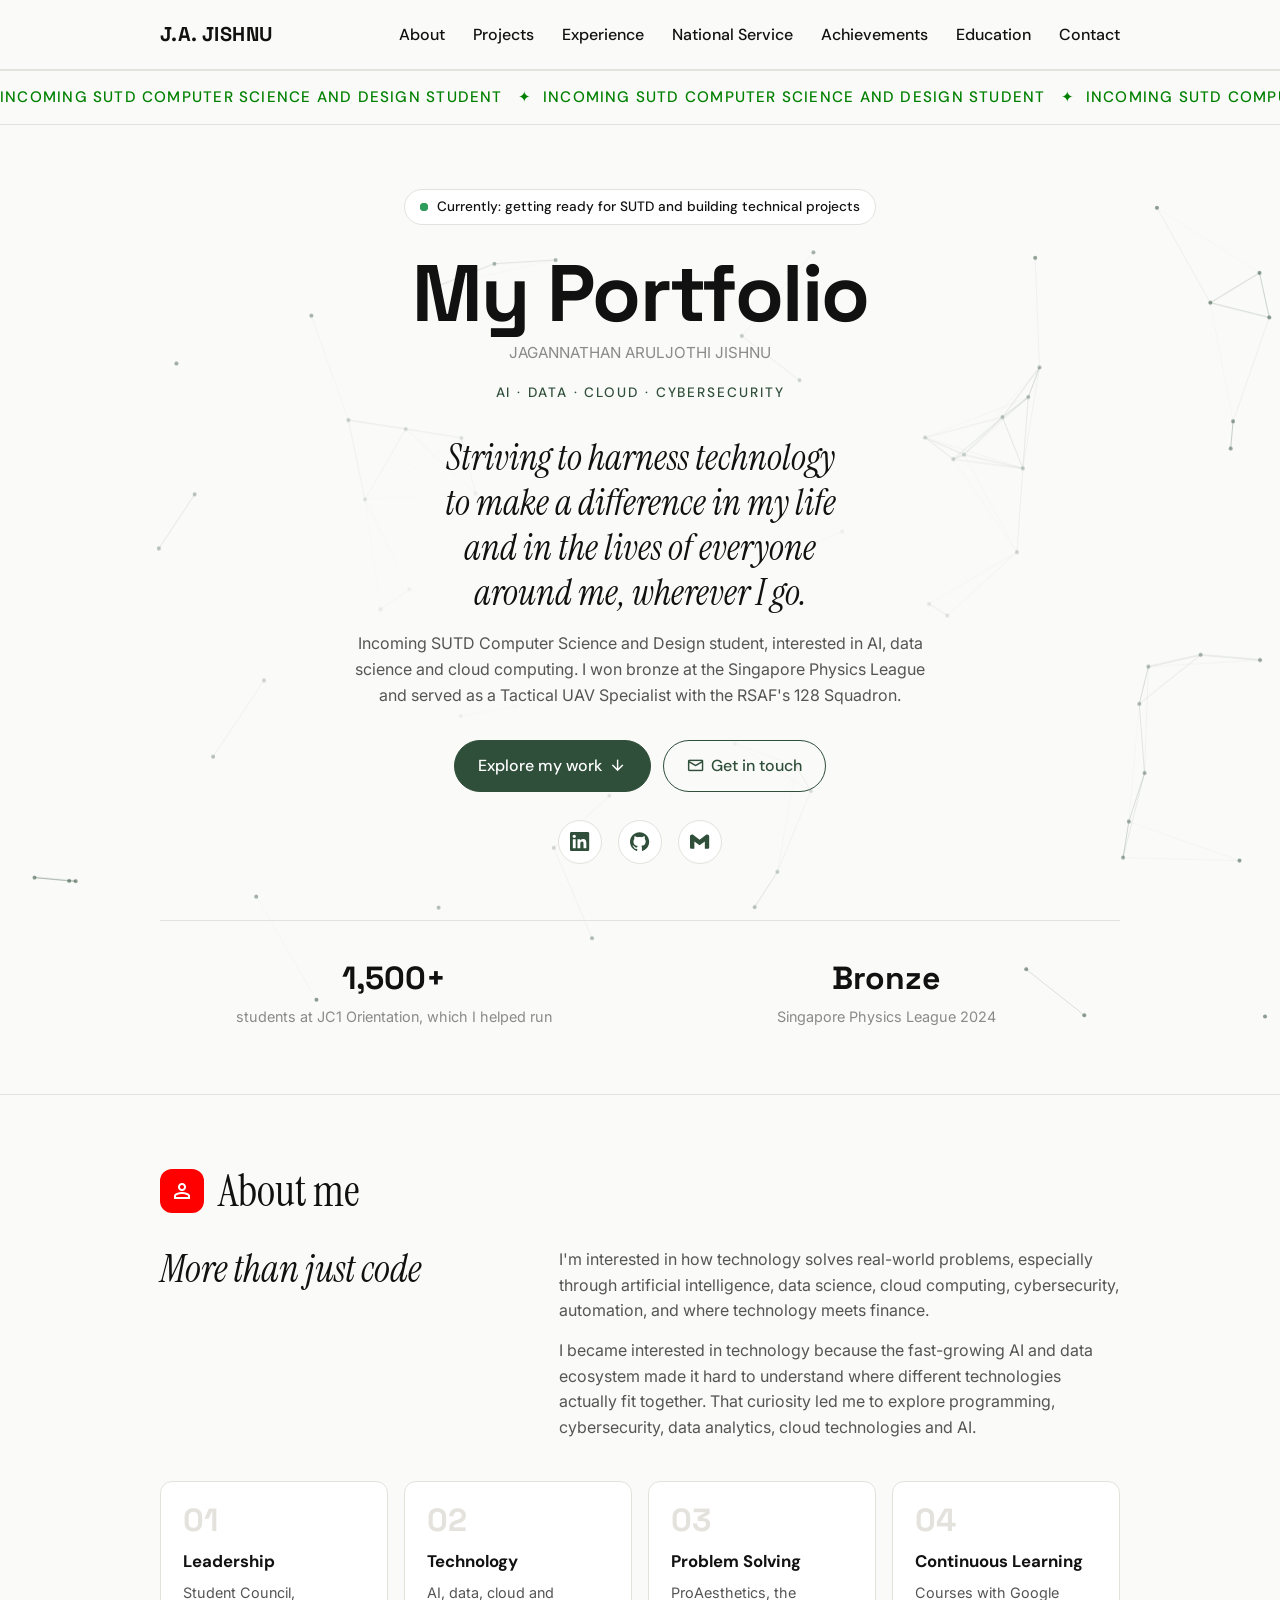
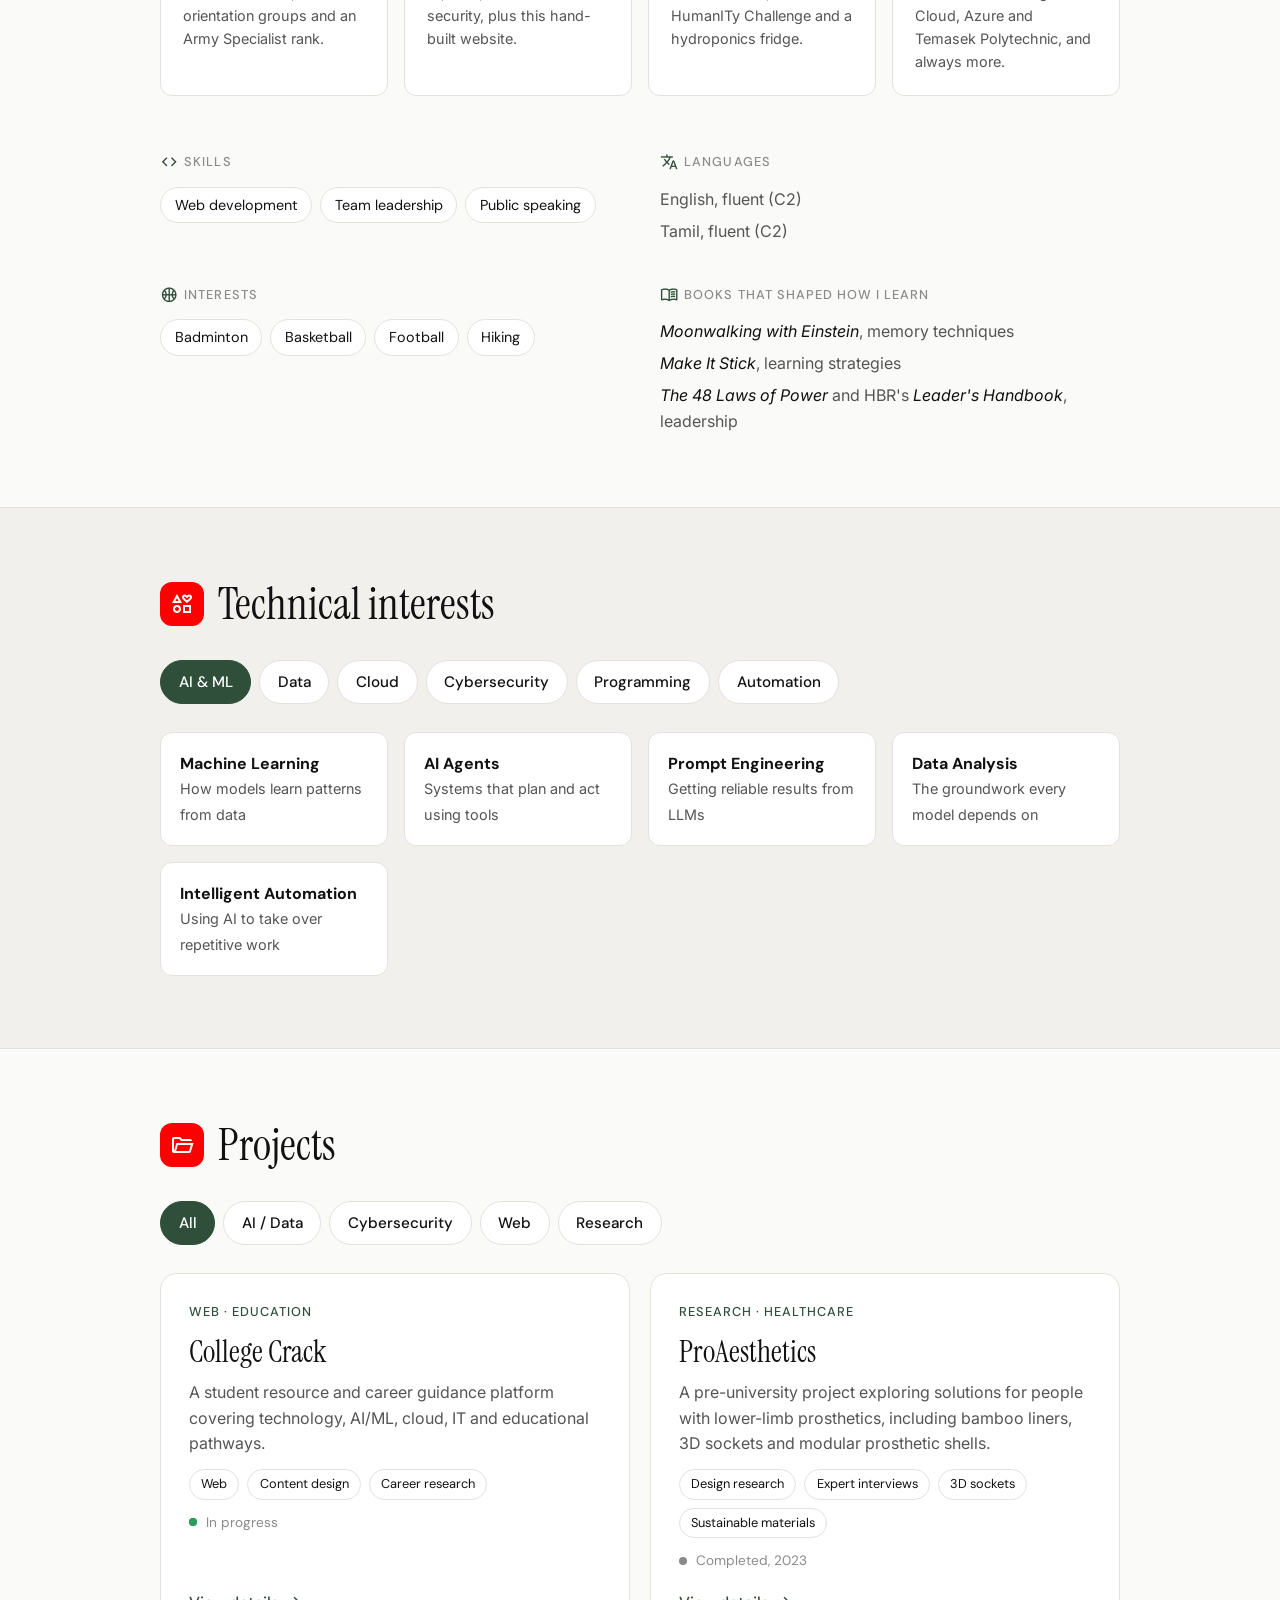
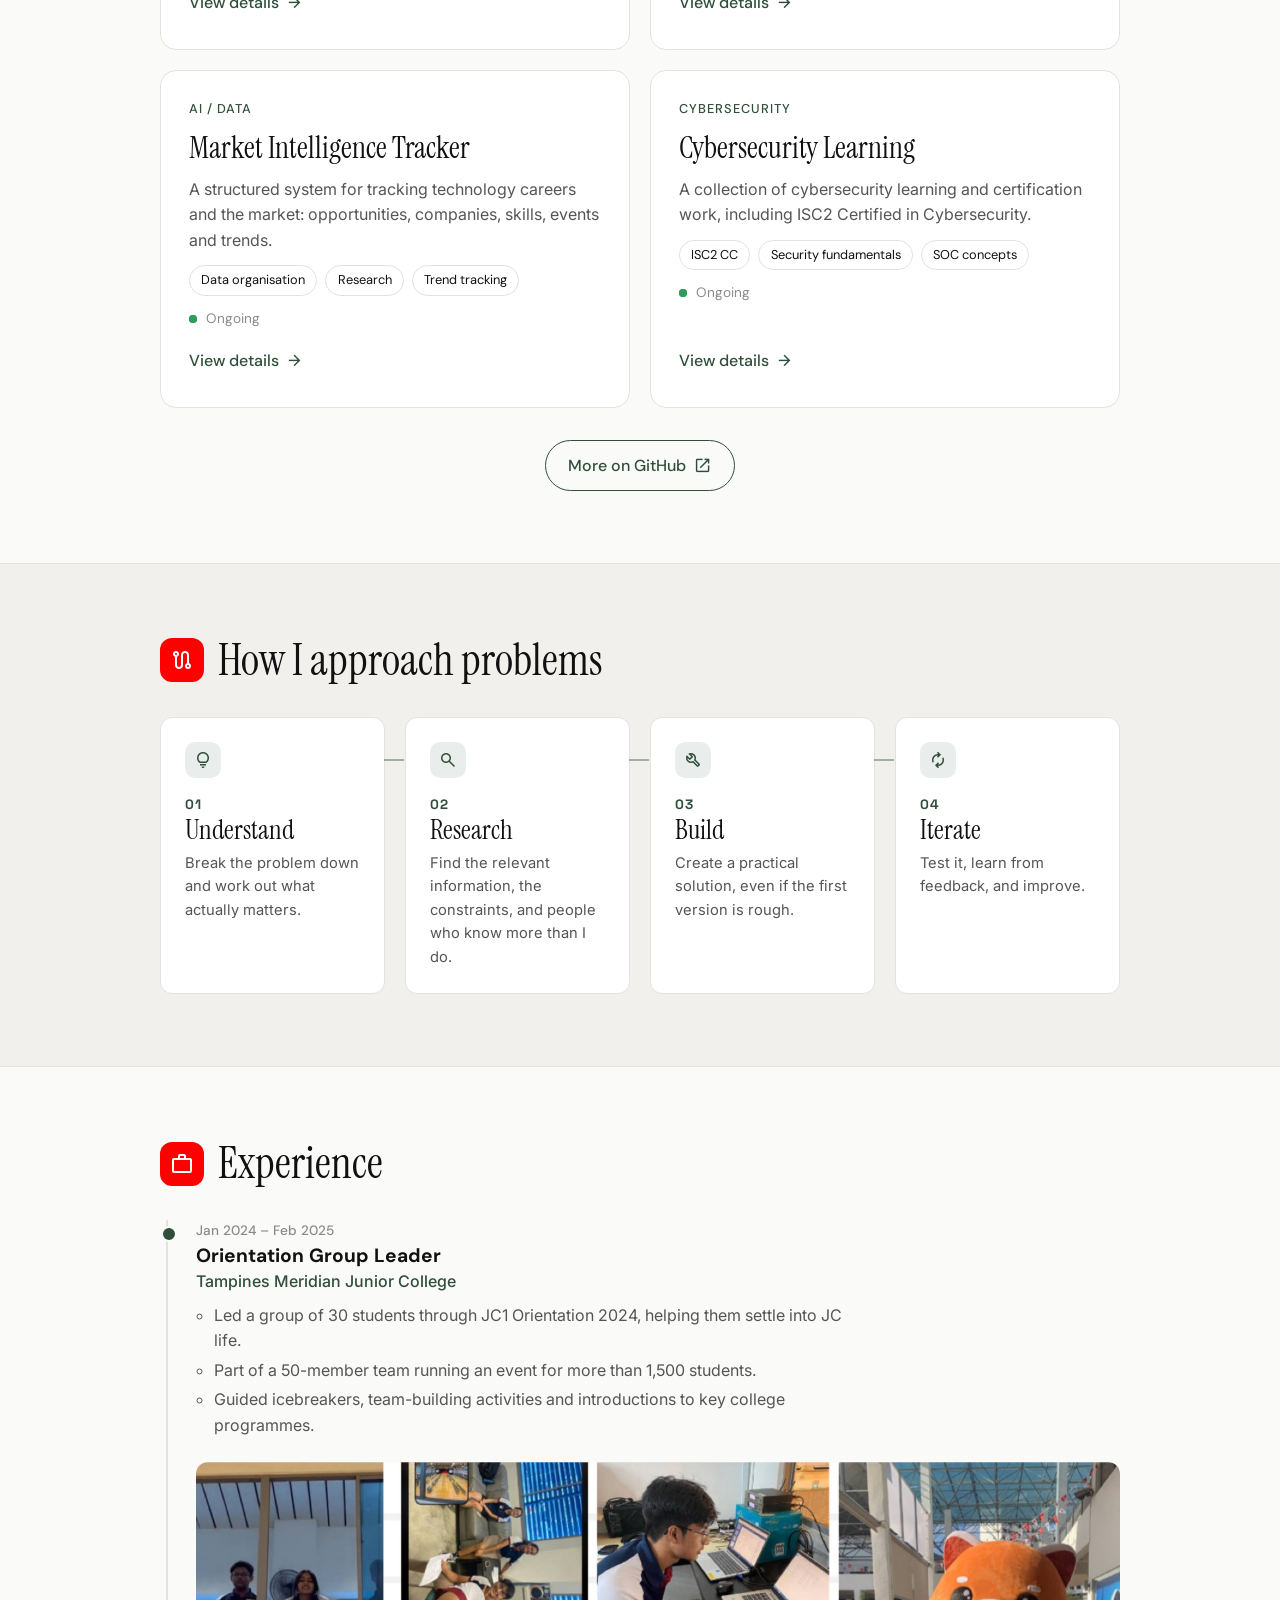
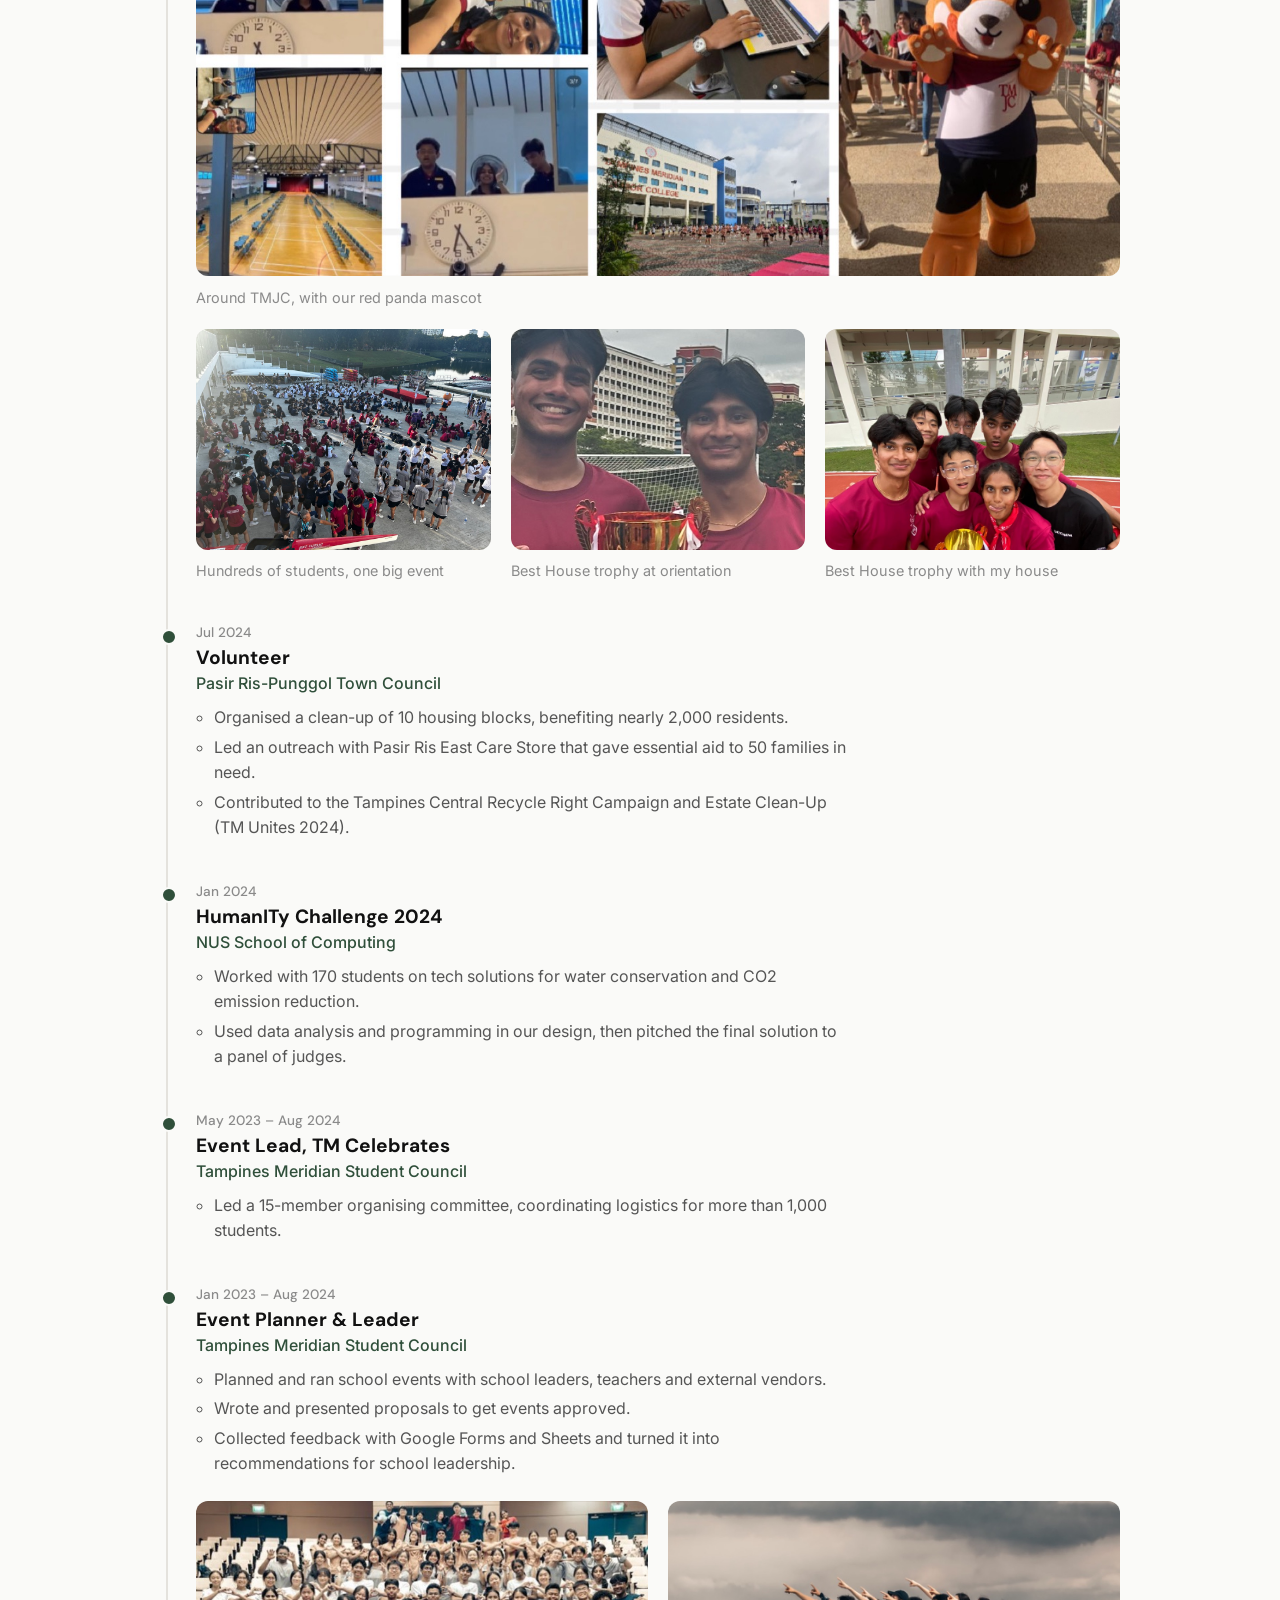
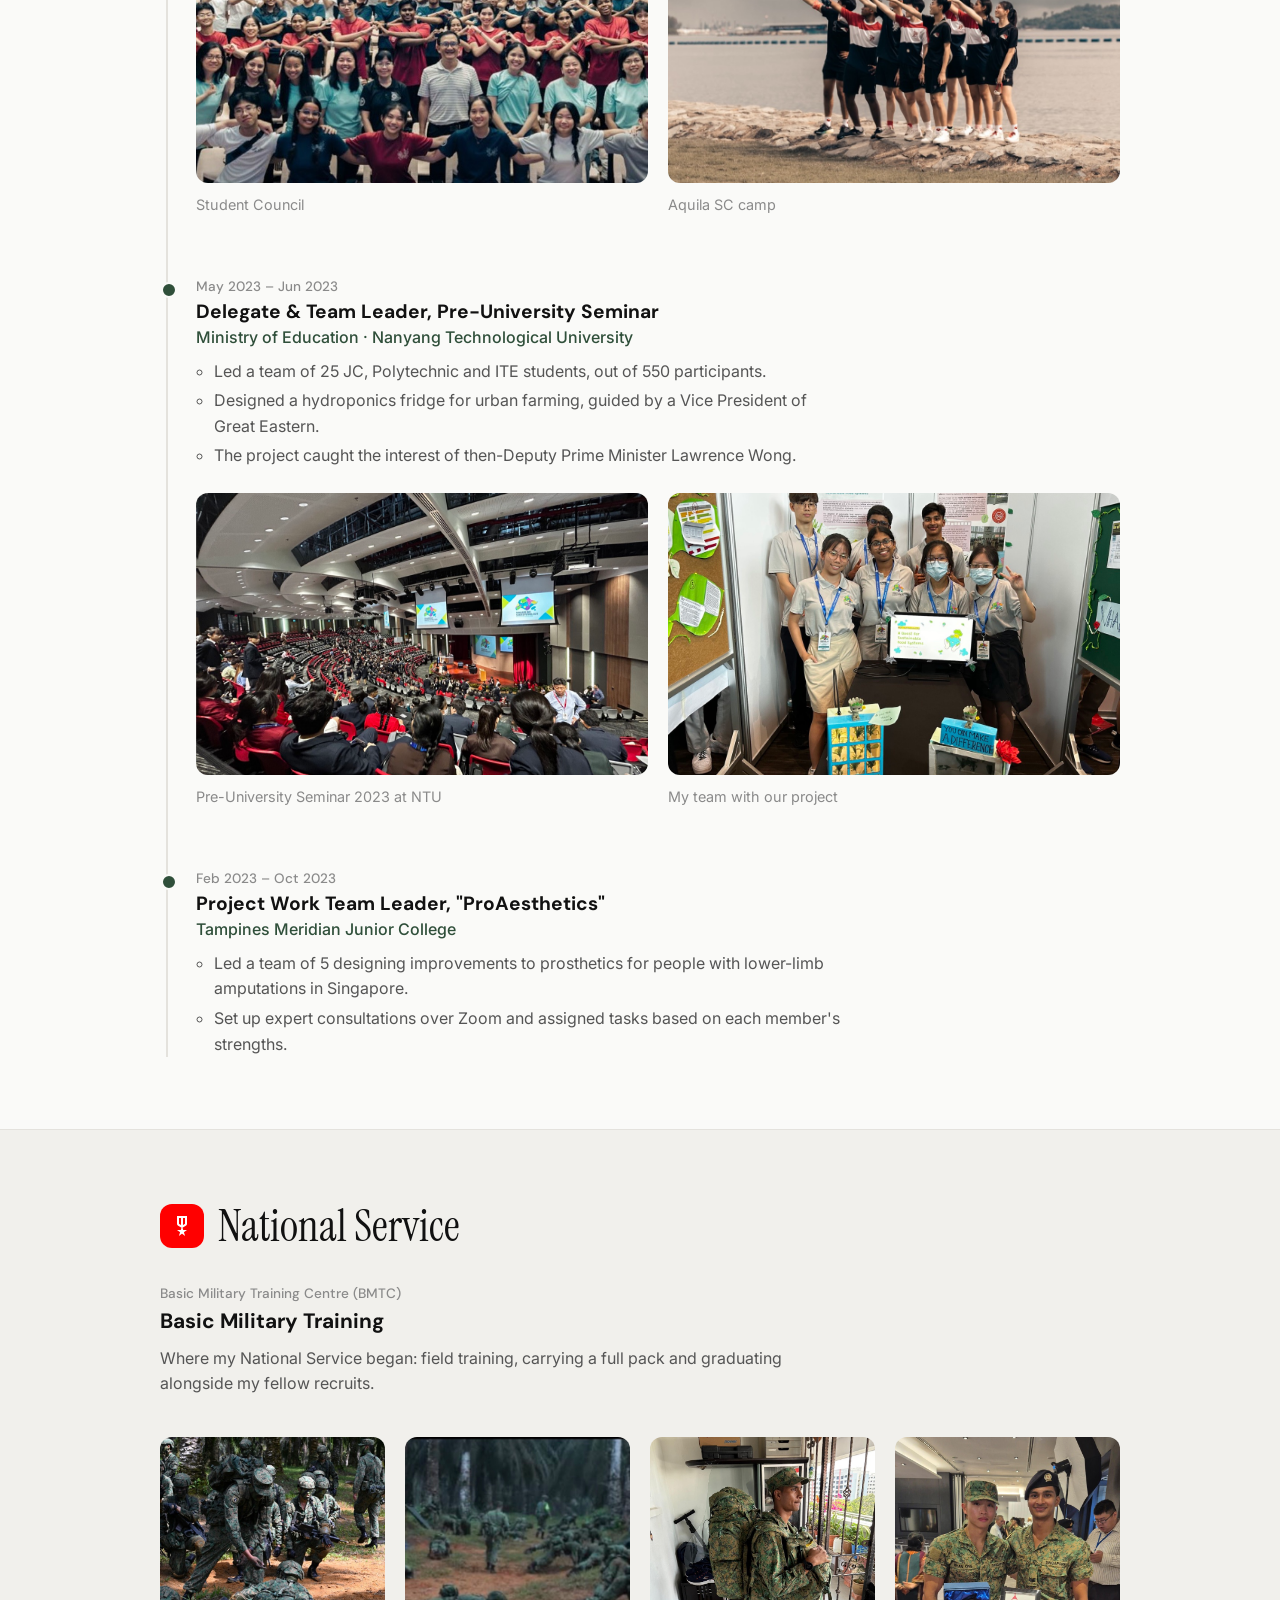
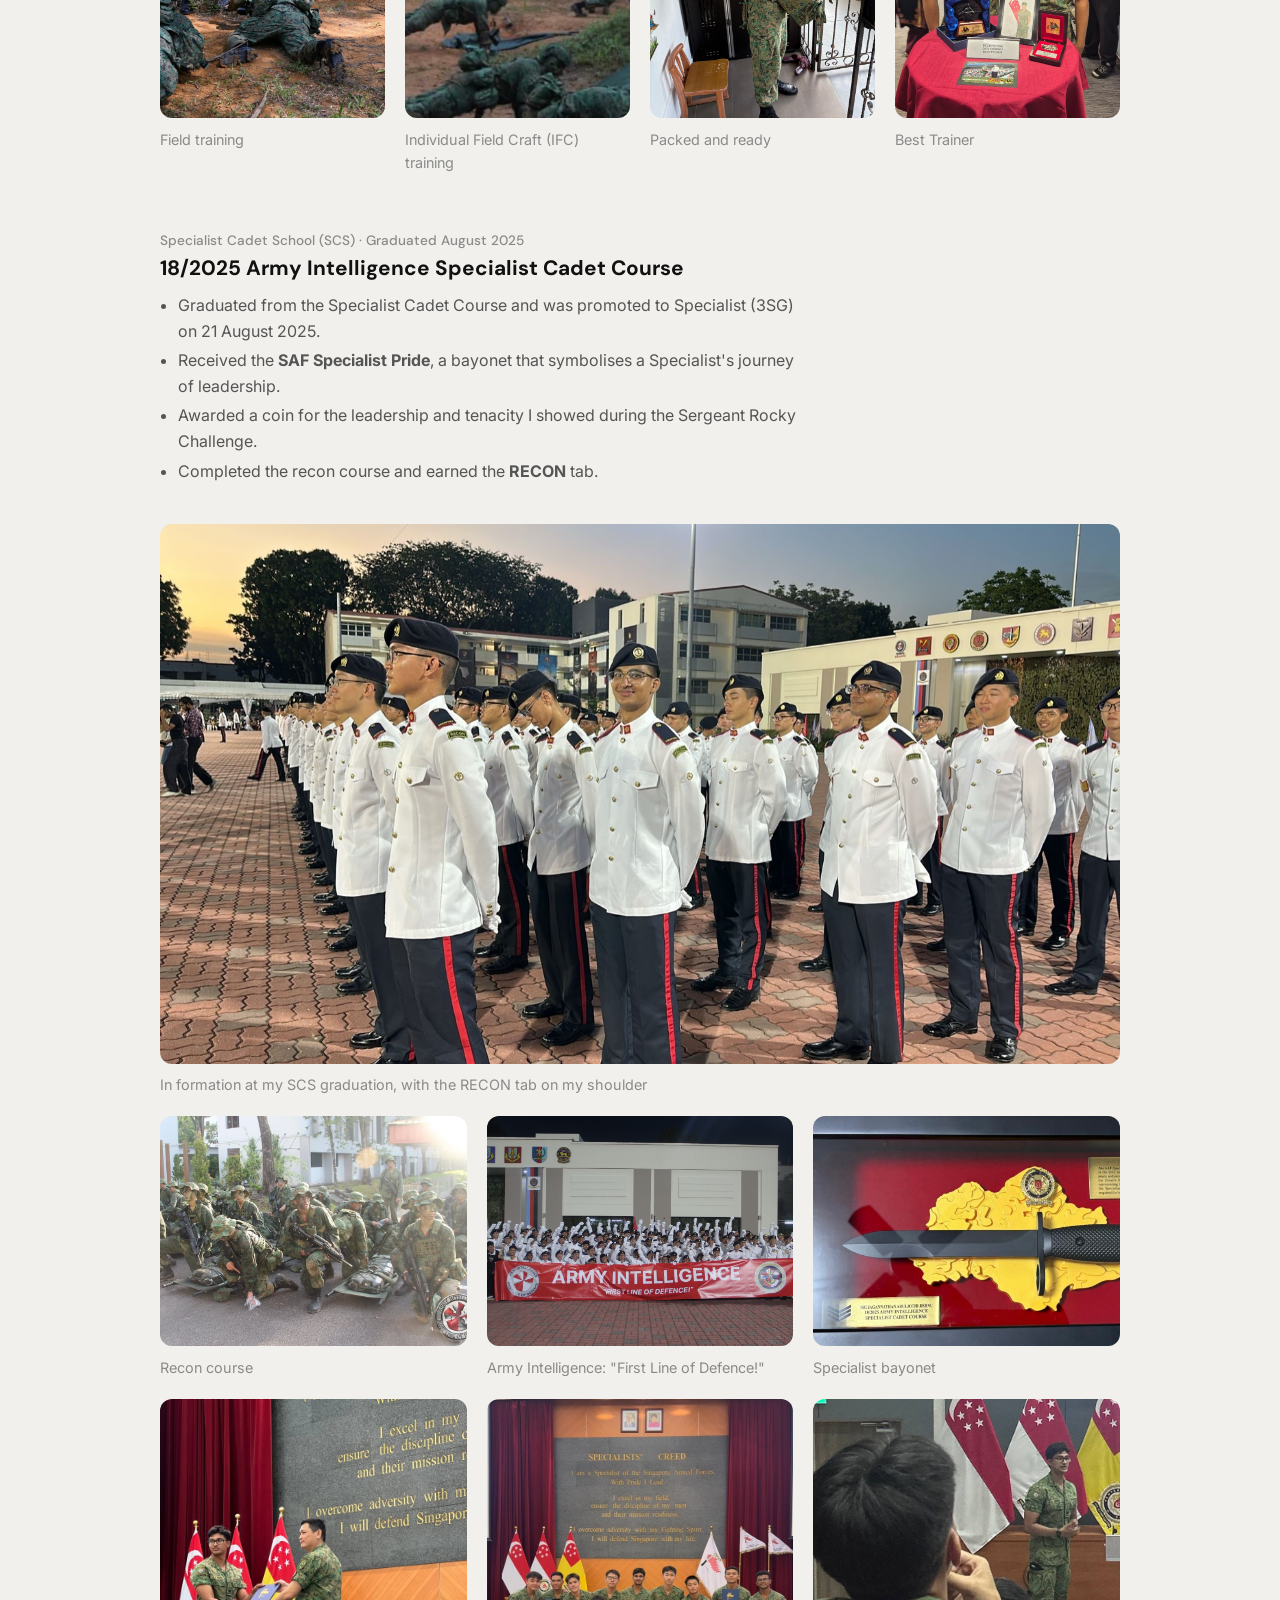
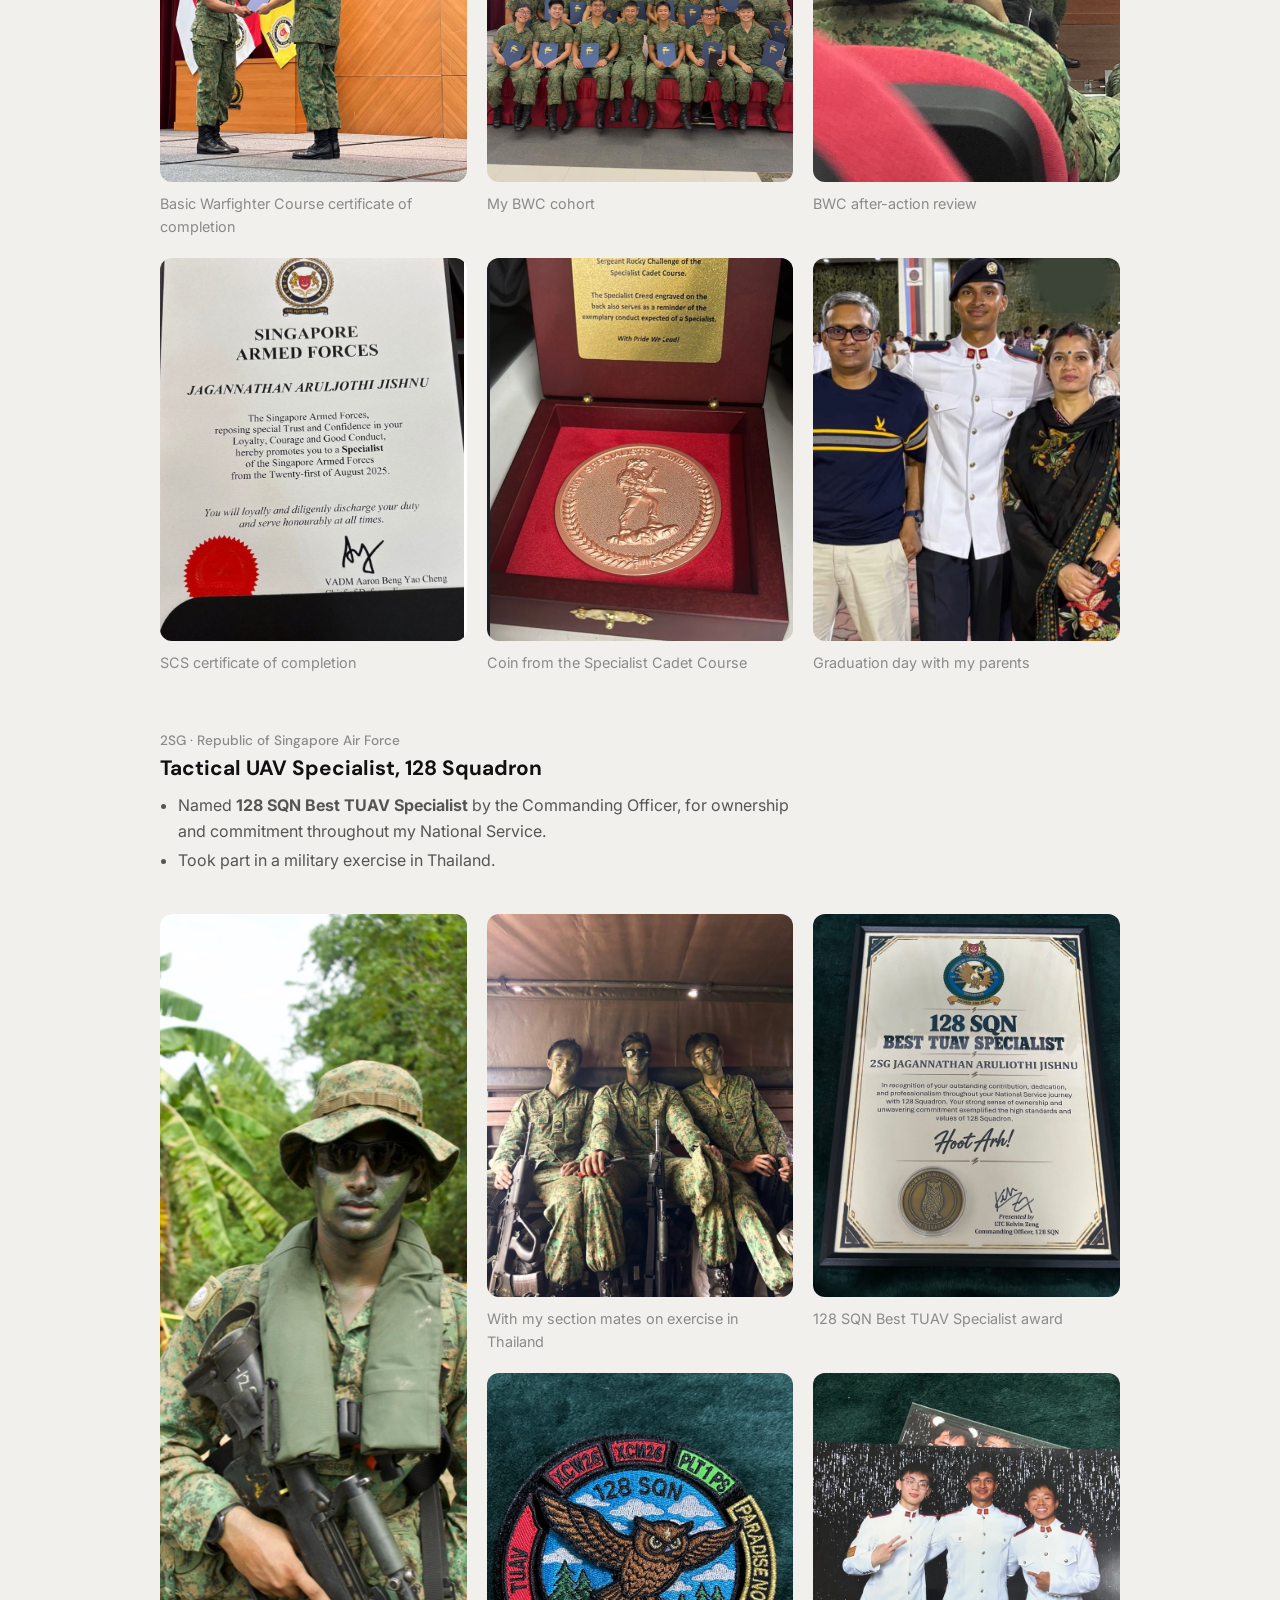
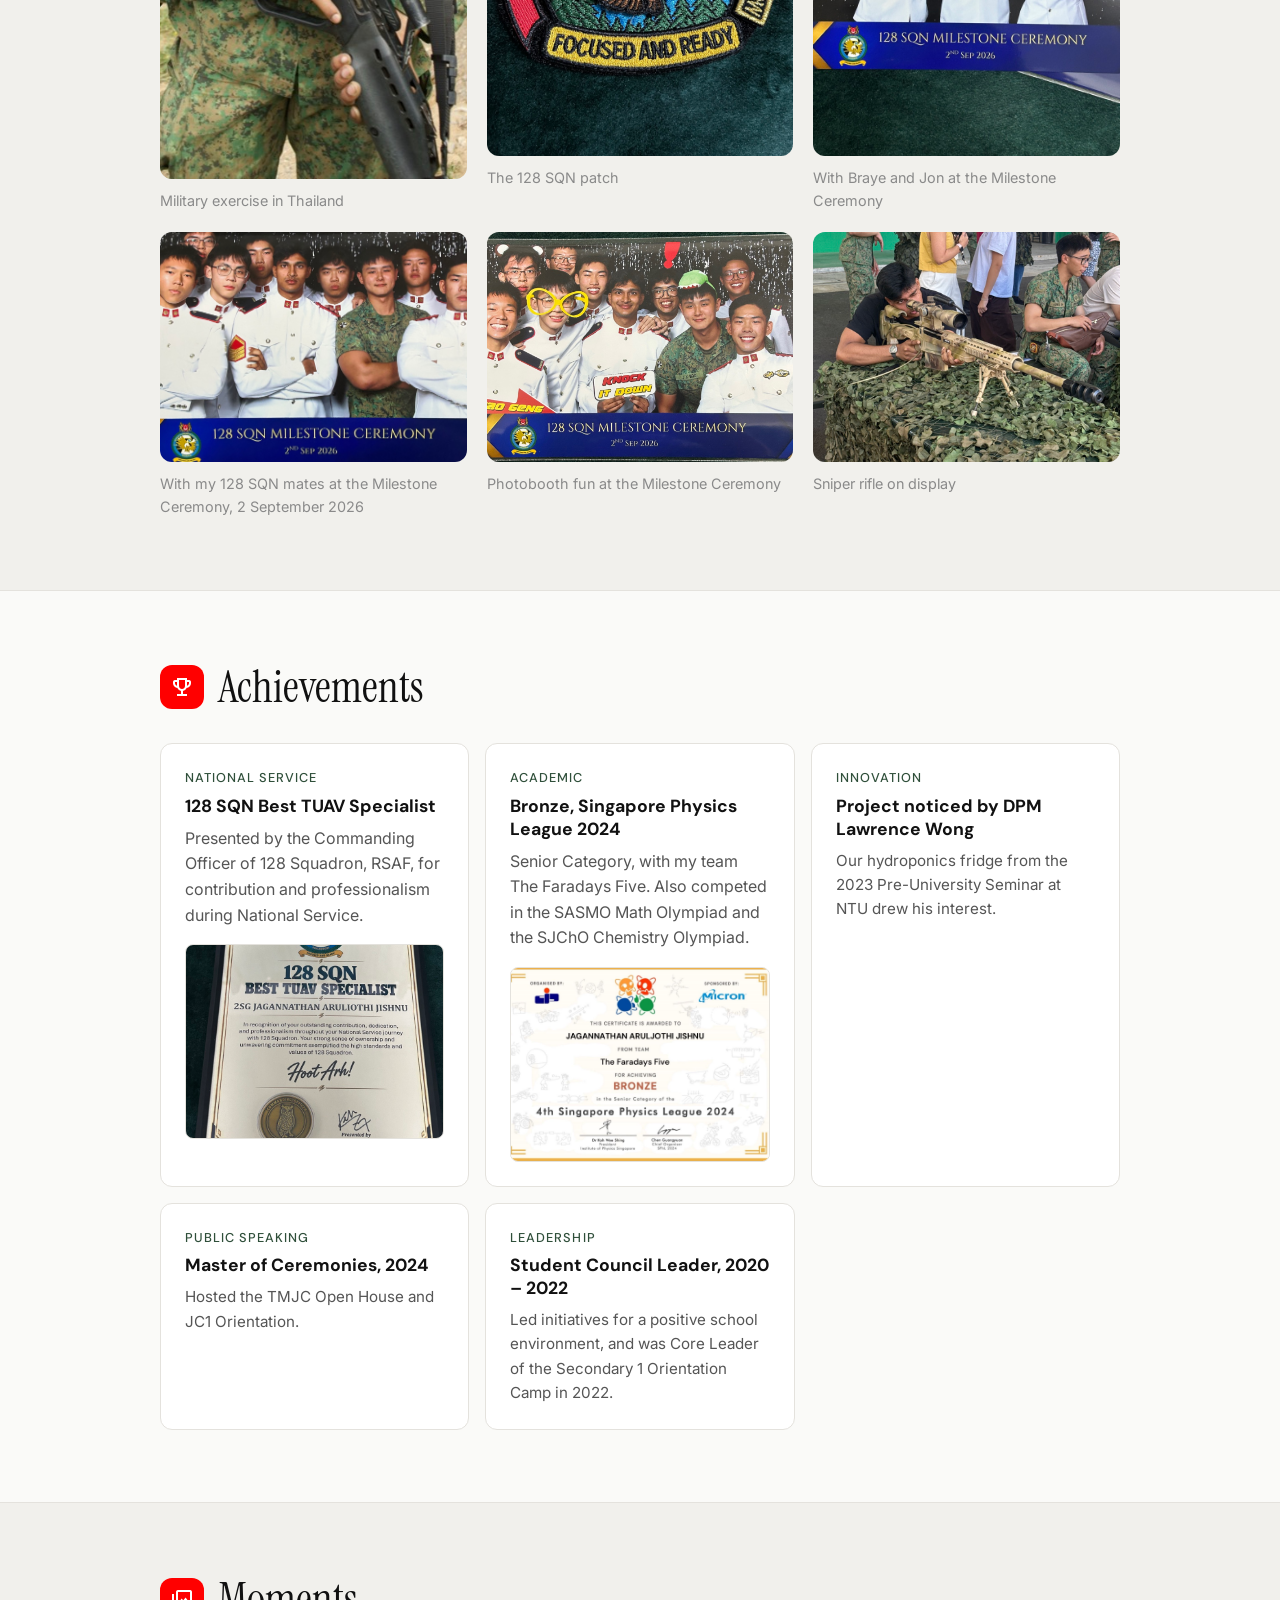
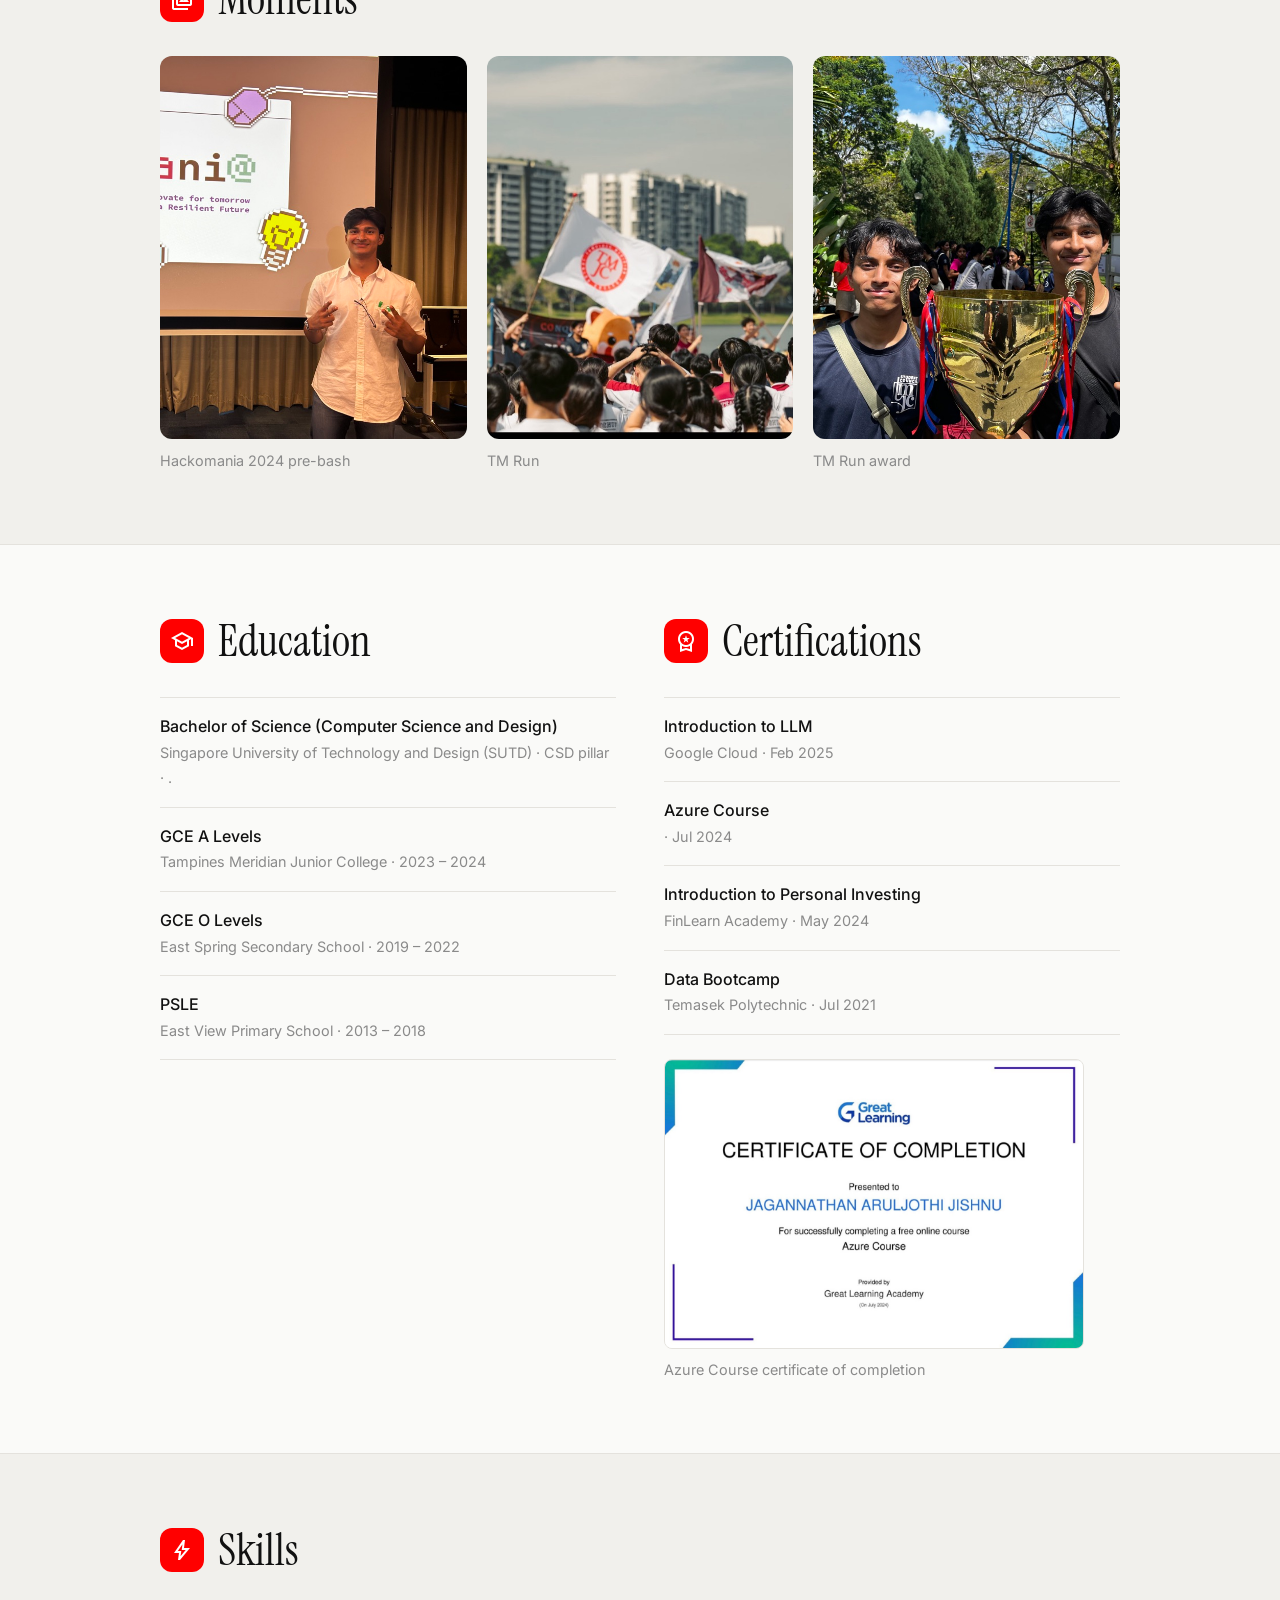
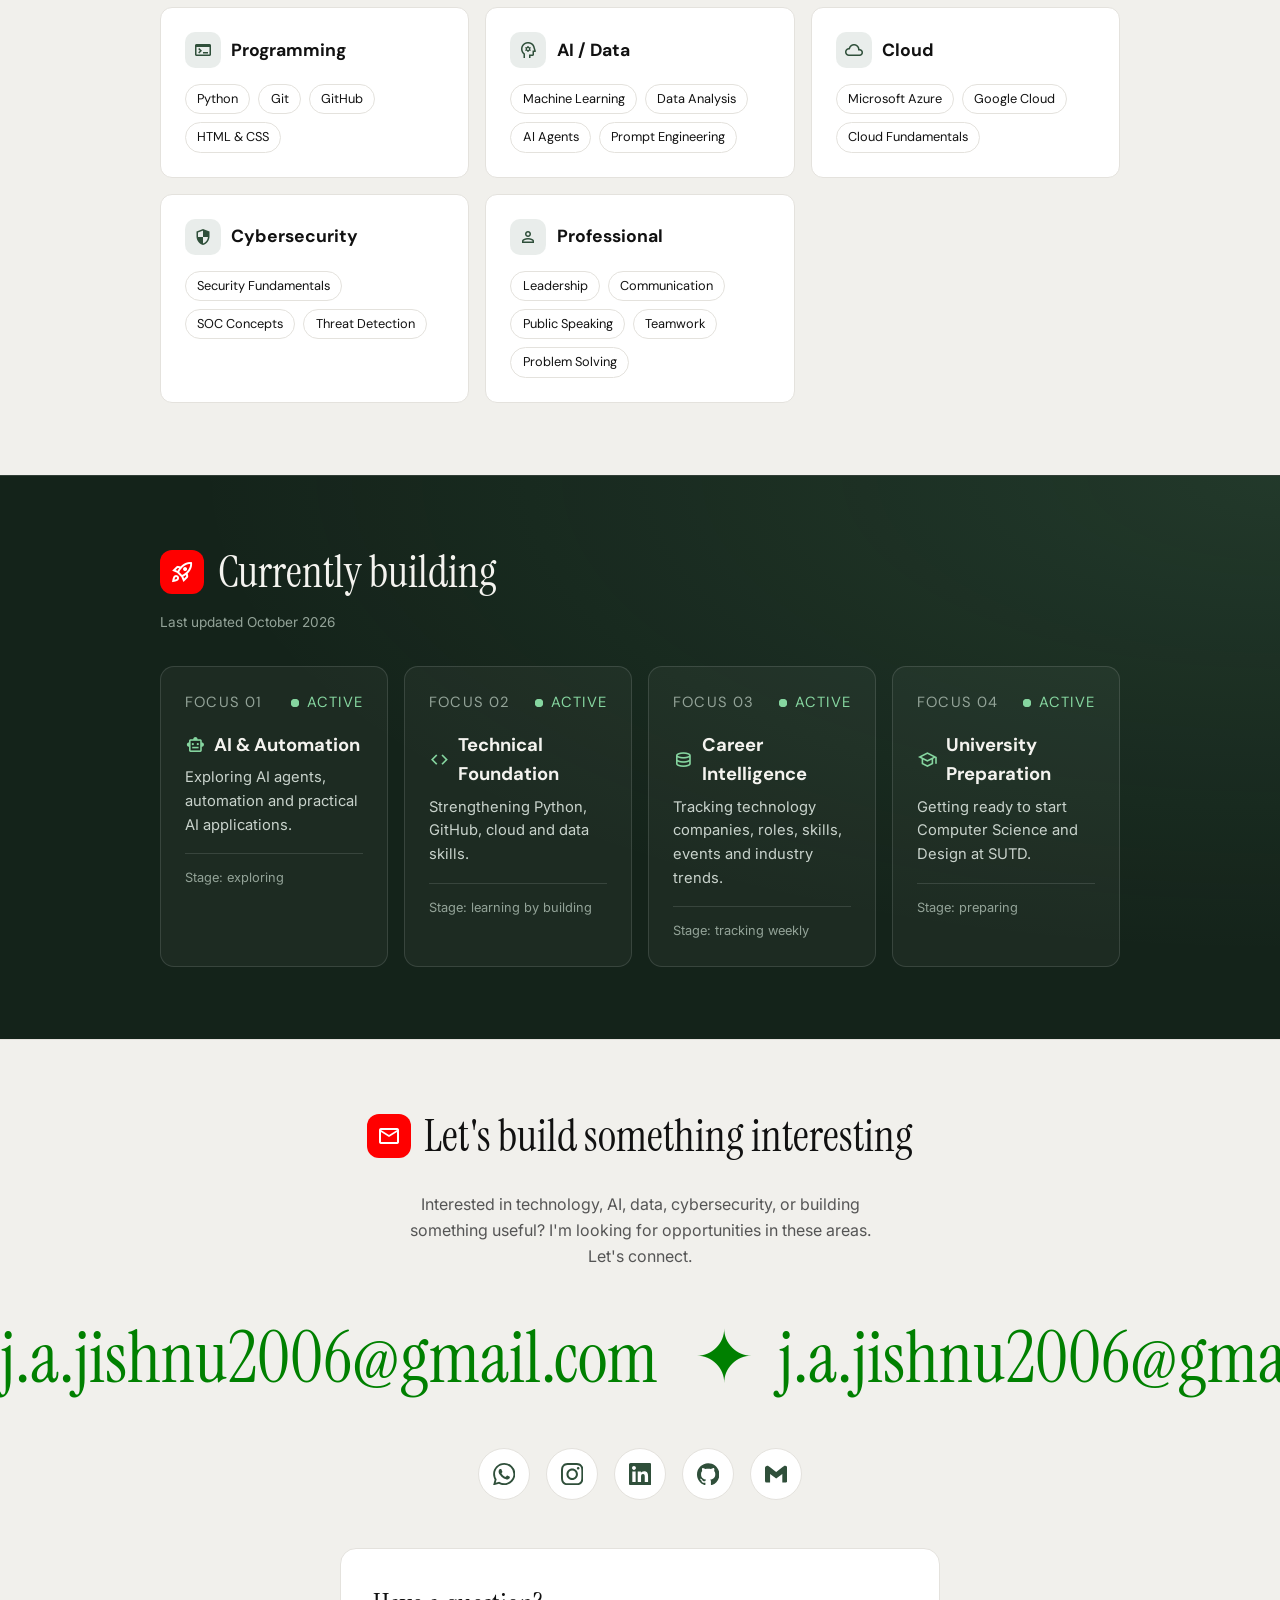
==== index.html @ ea295c8f "Add interactive sections and features to portfolio New sections: technical interests tabs, filterabl" ====
<!DOCTYPE html>
<html lang="en">
<head>
    <meta charset="UTF-8">
    <meta name="viewport" content="width=device-width, initial-scale=1.0">
    <title>J.A. Jishnu | Portfolio</title>
    <meta name="description" content="Portfolio of J.A. Jishnu, an incoming SUTD Computer Science and Design student in Singapore interested in AI, data science, cloud computing and cybersecurity.">
    <link rel="icon" type="image/jpeg" href="images/favicon.jpg"/>
    <!-- Phone / app settings -->
    <meta name="theme-color" content="#FAFAF8"> <!-- colours the phone's browser bar to match the page -->
    <link rel="apple-touch-icon" href="images/favicon.jpg"> <!-- icon used when saved to an iPhone home screen -->
    <meta name="apple-mobile-web-app-title" content="J.A. Jishnu"> <!-- name under that home-screen icon -->
    <!-- Google Material Symbols: only the icons listed in icon_names are downloaded (names must stay in A-Z order) -->
    <link rel="stylesheet" href="https://fonts.googleapis.com/css2?family=Material+Symbols+Outlined:opsz,wght,FILL,GRAD@20..48,400,0,0&icon_names=arrow_downward,arrow_forward,arrow_upward,autorenew,bolt,build,check_circle,close,cloud,code,database,emoji_events,error,folder_open,interests,lightbulb,mail,menu_book,military_tech,open_in_new,person,photo_library,psychology,rocket_launch,route,school,search,security,smart_toy,sports_basketball,terminal,translate,work,workspace_premium&display=block">
    <link rel="stylesheet" href="file.css">
    <!-- Tells the CSS that JavaScript is on, so scroll animations only hide things when they can also show them again -->
    <script>document.documentElement.classList.add("js");</script>
    <script src="script.js" defer></script>
</head>
<body>

    <!-- ========== Header / Navigation ========== -->
    <header class="site-header">
        <nav class="navbar">
            <a href="#home" class="brand">J.A. JISHNU</a>

            <!-- The checkbox remembers whether the mobile menu is open -->
            <input type="checkbox" id="menu-toggle" class="visually-hidden">
            <label for="menu-toggle" class="nav-btn">
                <span class="visually-hidden">Open menu</span>
                <svg xmlns="http://www.w3.org/2000/svg" height="32px" viewBox="0 -960 960 960" width="32px" aria-hidden="true"><path d="M120-240v-66.67h720V-240H120Zm0-206.67v-66.66h720v66.66H120Zm0-206.66V-720h720v66.67H120Z"/></svg>
            </label>

            <ul class="nav-items">
                <li><a href="#about">About</a></li>
                <li><a href="#projects">Projects</a></li>
                <li><a href="#experience">Experience</a></li>
                <li><a href="#service">National Service</a></li>
                <li><a href="#achievements">Achievements</a></li>
                <li><a href="#education">Education</a></li>
                <li><a href="#contact">Contact</a></li>
            </ul>
        </nav>
    </header>

    <main>

        <!-- ========== Hero ========== -->
        <section id="home" class="hero">
            <!-- Marquee: the text is written once, in data-text. CSS (::before and ::after in file.css)
                 copies it to make the scrolling strip. Screen readers read the hidden copy once instead. -->
            <p class="marquee marquee-strip">
                <span class="visually-hidden">Incoming SUTD Computer Science and Design student</span>
                <span class="marquee-track" aria-hidden="true" data-text="Incoming SUTD Computer Science and Design student"></span>
            </p>

            <div class="hero-stage">
                <!-- Moving network of dots behind the hero text. Drawn by script.js -->
                <canvas class="hero-network" aria-hidden="true"></canvas>

                <div class="container">
                    <p class="status-pill"><span class="status-dot" aria-hidden="true"></span>Currently: getting ready for SUTD and building technical projects</p>

                    <h1>My Portfolio</h1>
                    <p class="full-name">JAGANNATHAN ARULJOTHI JISHNU</p>
                    <p class="hero-roles">AI &middot; Data &middot; Cloud &middot; Cybersecurity</p>

                    <p class="tagline">Striving to harness technology to make a difference in my life and in the lives of everyone around me, wherever I go.</p>
                    <p class="hero-text">
                        Incoming SUTD Computer Science and Design student, interested in AI, data science and cloud computing.
                        I won bronze at the Singapore Physics League and served as a Tactical UAV Specialist
                        with the RSAF's 128 Squadron.
                    </p>

                    <div class="hero-actions">
                        <a href="#projects" class="btn btn-primary">Explore my work<span class="material-symbols-outlined" aria-hidden="true">arrow_downward</span></a>
                        <a href="#contact" class="btn btn-secondary"><span class="material-symbols-outlined" aria-hidden="true">mail</span>Get in touch</a>
                    </div>

                    <ul class="social-links hero-social">
                        <li>
                            <a href="https://www.linkedin.com/in/j-a-jishnu/" target="_blank" rel="noopener" aria-label="LinkedIn">
                                <svg viewBox="0 0 24 24" aria-hidden="true"><path d="M20.447 20.452h-3.554v-5.569c0-1.328-.027-3.037-1.852-3.037-1.853 0-2.136 1.445-2.136 2.939v5.667H9.351V9h3.414v1.561h.046c.477-.9 1.637-1.85 3.37-1.85 3.601 0 4.267 2.37 4.267 5.455v6.286zM5.337 7.433c-1.144 0-2.063-.926-2.063-2.065 0-1.138.92-2.063 2.063-2.063 1.14 0 2.064.925 2.064 2.063 0 1.139-.925 2.065-2.064 2.065zm1.782 13.019H3.555V9h3.564v11.452zM22.225 0H1.771C.792 0 0 .774 0 1.729v20.542C0 23.227.792 24 1.771 24h20.451C23.2 24 24 23.227 24 22.271V1.729C24 .774 23.2 0 22.222 0h.003z"/></svg>
                            </a>
                        </li>
                        <li>
                            <a href="https://github.com/jajishnu2006-spec" target="_blank" rel="noopener" aria-label="GitHub">
                                <svg viewBox="0 0 24 24" aria-hidden="true"><path d="M12 .297c-6.63 0-12 5.373-12 12 0 5.303 3.438 9.8 8.205 11.385.6.113.82-.258.82-.577 0-.285-.01-1.04-.015-2.04-3.338.724-4.042-1.61-4.042-1.61C4.422 18.07 3.633 17.7 3.633 17.7c-1.087-.744.084-.729.084-.729 1.205.084 1.838 1.236 1.838 1.236 1.07 1.835 2.809 1.305 3.495.998.108-.776.417-1.305.76-1.605-2.665-.3-5.466-1.332-5.466-5.93 0-1.31.465-2.38 1.235-3.22-.135-.303-.54-1.523.105-3.176 0 0 1.005-.322 3.3 1.23.96-.267 1.98-.399 3-.405 1.02.006 2.04.138 3 .405 2.28-1.552 3.285-1.23 3.285-1.23.645 1.653.24 2.873.12 3.176.765.84 1.23 1.91 1.23 3.22 0 4.61-2.805 5.625-5.475 5.92.42.36.81 1.096.81 2.22 0 1.606-.015 2.896-.015 3.286 0 .315.21.69.825.57C20.565 22.092 24 17.592 24 12.297c0-6.627-5.373-12-12-12"/></svg>
                            </a>
                        </li>
                        <li>
                            <a href="mailto:j.a.jishnu2006@gmail.com" aria-label="Email">
                                <svg viewBox="0 0 24 24" aria-hidden="true"><path d="M24 5.457v13.909c0 .904-.732 1.636-1.636 1.636h-3.819V11.73L12 16.64l-6.545-4.91v9.273H1.636A1.636 1.636 0 0 1 0 19.366V5.457c0-2.023 2.309-3.178 3.927-1.964L5.455 4.64 12 9.548l6.545-4.91 1.528-1.145C21.69 2.28 24 3.434 24 5.457z"/></svg>
                            </a>
                        </li>
                    </ul>

                    <!-- data-count: script.js counts up to this number when the stat scrolls into view -->
                    <ul class="stats">
                        <li>
                            <span class="stat-number" data-count="1500" data-suffix="+">1,500+</span>
                            <span class="stat-label">students at JC1 Orientation, which I helped run</span>
                        </li>
                        <li>
                            <span class="stat-number">Bronze</span>
                            <span class="stat-label">Singapore Physics League 2024</span>
                        </li>
                    </ul>
                </div>
            </div>
        </section>

        <!-- ========== About ========== -->
        <section id="about" class="section">
            <div class="container">
                <h2 class="section-title"><span class="section-icon material-symbols-outlined" aria-hidden="true">person</span>About me</h2>

                <div class="about-intro reveal">
                    <h3>More than just code</h3>
                    <div>
                        <p>I'm interested in how technology solves real-world problems, especially through artificial intelligence, data science, cloud computing, cybersecurity, automation, and where technology meets finance.</p>
                        <p>I became interested in technology because the fast-growing AI and data ecosystem made it hard to understand where different technologies actually fit together. That curiosity led me to explore programming, cybersecurity, data analytics, cloud technologies and AI.</p>
                    </div>
                </div>

                <!-- Four things I bring. data-stagger makes them appear one after another -->
                <ul class="value-grid" data-stagger>
                    <li class="value-card reveal">
                        <span class="value-number">01</span>
                        <h3>Leadership</h3>
                        <p>Student Council, orientation groups and an Army Specialist rank.</p>
                    </li>
                    <li class="value-card reveal">
                        <span class="value-number">02</span>
                        <h3>Technology</h3>
                        <p>AI, data, cloud and security, plus this hand-built website.</p>
                    </li>
                    <li class="value-card reveal">
                        <span class="value-number">03</span>
                        <h3>Problem Solving</h3>
                        <p>ProAesthetics, the HumanITy Challenge and a hydroponics fridge.</p>
                    </li>
                    <li class="value-card reveal">
                        <span class="value-number">04</span>
                        <h3>Continuous Learning</h3>
                        <p>Courses with Google Cloud, Azure and Temasek Polytechnic, and always more.</p>
                    </li>
                </ul>

                <div class="about-grid">
                    <div>
                        <h3><span class="material-symbols-outlined" aria-hidden="true">code</span>Skills</h3>
                        <ul class="tags">
                            <li>Web development</li>
                            <li>Team leadership</li>
                            <li>Public speaking</li>
                        </ul>
                    </div>

                    <div>
                        <h3><span class="material-symbols-outlined" aria-hidden="true">translate</span>Languages</h3>
                        <ul class="plain-list">
                            <li>English, fluent (C2)</li>
                            <li>Tamil, fluent (C2)</li>
                        </ul>
                    </div>

                    <div>
                        <h3><span class="material-symbols-outlined" aria-hidden="true">sports_basketball</span>Interests</h3>
                        <ul class="tags">
                            <li>Badminton</li>
                            <li>Basketball</li>
                            <li>Football</li>
                            <li>Hiking</li>
                        </ul>
                    </div>

                    <div>
                        <h3><span class="material-symbols-outlined" aria-hidden="true">menu_book</span>Books that shaped how I learn</h3>
                        <ul class="plain-list">
                            <li><cite>Moonwalking with Einstein</cite>, memory techniques</li>
                            <li><cite>Make It Stick</cite>, learning strategies</li>
                            <li><cite>The 48 Laws of Power</cite> and HBR's <cite>Leader's Handbook</cite>, leadership</li>
                        </ul>
                    </div>
                </div>
            </div>
        </section>

        <!-- ========== Technical interests (tabs) ========== -->
        <!-- Each tab button shows the panel named in its aria-controls. script.js does the switching.
             To add a topic: copy a <li> inside a panel. -->
        <section id="interests" class="section section-alt">
            <div class="container">
                <h2 class="section-title"><span class="section-icon material-symbols-outlined" aria-hidden="true">interests</span>Technical interests</h2>

                <div class="pill-group" role="tablist" aria-label="Technology areas">
                    <button class="pill-btn" type="button" role="tab" id="tab-ai" aria-controls="panel-ai" aria-selected="true">AI &amp; ML</button>
                    <button class="pill-btn" type="button" role="tab" id="tab-data" aria-controls="panel-data" aria-selected="false" tabindex="-1">Data</button>
                    <button class="pill-btn" type="button" role="tab" id="tab-cloud" aria-controls="panel-cloud" aria-selected="false" tabindex="-1">Cloud</button>
                    <button class="pill-btn" type="button" role="tab" id="tab-cyber" aria-controls="panel-cyber" aria-selected="false" tabindex="-1">Cybersecurity</button>
                    <button class="pill-btn" type="button" role="tab" id="tab-code" aria-controls="panel-code" aria-selected="false" tabindex="-1">Programming</button>
                    <button class="pill-btn" type="button" role="tab" id="tab-auto" aria-controls="panel-auto" aria-selected="false" tabindex="-1">Automation</button>
                </div>

                <div class="tab-panel" role="tabpanel" id="panel-ai" aria-labelledby="tab-ai">
                    <ul class="interest-list" data-stagger>
                        <li><strong>Machine Learning</strong><span>How models learn patterns from data</span></li>
                        <li><strong>AI Agents</strong><span>Systems that plan and act using tools</span></li>
                        <li><strong>Prompt Engineering</strong><span>Getting reliable results from LLMs</span></li>
                        <li><strong>Data Analysis</strong><span>The groundwork every model depends on</span></li>
                        <li><strong>Intelligent Automation</strong><span>Using AI to take over repetitive work</span></li>
                    </ul>
                </div>

                <div class="tab-panel" role="tabpanel" id="panel-data" aria-labelledby="tab-data" hidden>
                    <ul class="interest-list" data-stagger>
                        <li><strong>Data Analysis</strong><span>Turning raw numbers into decisions</span></li>
                        <li><strong>Data Visualisation</strong><span>Charts that make the point clear</span></li>
                        <li><strong>Google Sheets &amp; Forms</strong><span>Used to turn Student Council feedback into recommendations</span></li>
                        <li><strong>Data Bootcamp</strong><span>Temasek Polytechnic, 2021</span></li>
                    </ul>
                </div>

                <div class="tab-panel" role="tabpanel" id="panel-cloud" aria-labelledby="tab-cloud" hidden>
                    <ul class="interest-list" data-stagger>
                        <li><strong>Microsoft Azure</strong><span>Core services, from my Azure course</span></li>
                        <li><strong>Google Cloud</strong><span>Introduction to LLMs on Google Cloud</span></li>
                        <li><strong>Cloud Architecture</strong><span>How systems scale and stay up</span></li>
                        <li><strong>Cloud Security</strong><span>Keeping data and workloads safe</span></li>
                    </ul>
                </div>

                <div class="tab-panel" role="tabpanel" id="panel-cyber" aria-labelledby="tab-cyber" hidden>
                    <ul class="interest-list" data-stagger>
                        <li><strong>Security Operations</strong><span>How a SOC monitors and responds</span></li>
                        <li><strong>Threat Detection</strong><span>Spotting attacks early</span></li>
                        <li><strong>Cybersecurity Fundamentals</strong><span>Access control, network security and incident response</span></li>
                    </ul>
                </div>

                <div class="tab-panel" role="tabpanel" id="panel-code" aria-labelledby="tab-code" hidden>
                    <ul class="interest-list" data-stagger>
                        <li><strong>Python</strong><span>My main language for data and AI</span></li>
                        <li><strong>Git &amp; GitHub</strong><span>Version control for everything I build</span></li>
                        <li><strong>Google Colab</strong><span>Notebooks for trying out ideas quickly</span></li>
                        <li><strong>HTML &amp; CSS</strong><span>This site is written by hand</span></li>
                    </ul>
                </div>

                <div class="tab-panel" role="tabpanel" id="panel-auto" aria-labelledby="tab-auto" hidden>
                    <ul class="interest-list" data-stagger>
                        <li><strong>AI Agents</strong><span>Letting AI handle multi-step tasks</span></li>
                        <li><strong>Workflow Automation</strong><span>Cutting repetitive steps out of everyday work</span></li>
                        <li><strong>Python Scripting</strong><span>Small scripts that save a lot of time</span></li>
                    </ul>
                </div>
            </div>
        </section>

        <!-- ========== Projects ========== -->
        <!-- data-category on each card must match a filter button's data-filter.
             A card can have more than one category, separated by spaces.
             The .project-more part is hidden on the card and shown in the pop-up. -->
        <section id="projects" class="section">
            <div class="container">
                <h2 class="section-title"><span class="section-icon material-symbols-outlined" aria-hidden="true">folder_open</span>Projects</h2>

                <div class="pill-group" aria-label="Filter projects">
                    <button class="pill-btn" type="button" data-filter="all" aria-pressed="true">All</button>
                    <button class="pill-btn" type="button" data-filter="ai-data" aria-pressed="false">AI / Data</button>
                    <button class="pill-btn" type="button" data-filter="cybersecurity" aria-pressed="false">Cybersecurity</button>
                    <button class="pill-btn" type="button" data-filter="web" aria-pressed="false">Web</button>
                    <button class="pill-btn" type="button" data-filter="research" aria-pressed="false">Research</button>
                </div>

                <div class="project-grid reveal">
                    <!-- TODO: check the technologies, contribution and status for College Crack -->
                    <article class="project-card" data-category="web">
                        <p class="card-label">Web &middot; Education</p>
                        <h3>College Crack</h3>
                        <p>A student resource and career guidance platform covering technology, AI/ML, cloud, IT and educational pathways.</p>
                        <ul class="tags tags-small">
                            <li>Web</li>
                            <li>Content design</li>
                            <li>Career research</li>
                        </ul>
                        <p class="project-status"><span class="status-dot" aria-hidden="true"></span>In progress</p>
                        <div class="project-more" hidden>
                            <h4>The problem</h4>
                            <p>Students choosing a path into tech find information about AI/ML, cloud and IT courses and careers scattered and confusing.</p>
                            <h4>My contribution</h4>
                            <p>Planning how the content is organised and writing the guides.</p>
                        </div>
                        <button class="project-open" type="button" aria-haspopup="dialog">View details<span class="material-symbols-outlined" aria-hidden="true">arrow_forward</span></button>
                    </article>

                    <article class="project-card" data-category="research">
                        <p class="card-label">Research &middot; Healthcare</p>
                        <h3>ProAesthetics</h3>
                        <p>A pre-university project exploring solutions for people with lower-limb prosthetics, including bamboo liners, 3D sockets and modular prosthetic shells.</p>
                        <ul class="tags tags-small">
                            <li>Design research</li>
                            <li>Expert interviews</li>
                            <li>3D sockets</li>
                            <li>Sustainable materials</li>
                        </ul>
                        <p class="project-status"><span class="status-dot is-done" aria-hidden="true"></span>Completed, 2023</p>
                        <div class="project-more" hidden>
                            <h4>The problem</h4>
                            <p>Lower-limb prosthetics can be uncomfortable and costly to replace for people with amputations in Singapore.</p>
                            <h4>My contribution</h4>
                            <p>Team leader of 5. I set up expert consultations over Zoom and assigned tasks based on each member's strengths.</p>
                        </div>
                        <button class="project-open" type="button" aria-haspopup="dialog">View details<span class="material-symbols-outlined" aria-hidden="true">arrow_forward</span></button>
                    </article>

                    <!-- TODO: check the technologies and contribution for the tracker -->
                    <article class="project-card" data-category="ai-data">
                        <p class="card-label">AI / Data</p>
                        <h3>Market Intelligence Tracker</h3>
                        <p>A structured system for tracking technology careers and the market: opportunities, companies, skills, events and trends.</p>
                        <ul class="tags tags-small">
                            <li>Data organisation</li>
                            <li>Research</li>
                            <li>Trend tracking</li>
                        </ul>
                        <p class="project-status"><span class="status-dot" aria-hidden="true"></span>Ongoing</p>
                        <div class="project-more" hidden>
                            <h4>The problem</h4>
                            <p>Information about tech companies, roles, skills and events changes quickly and is spread across many sources.</p>
                            <h4>My contribution</h4>
                            <p>Designing the tracking structure and keeping it up to date.</p>
                        </div>
                        <button class="project-open" type="button" aria-haspopup="dialog">View details<span class="material-symbols-outlined" aria-hidden="true">arrow_forward</span></button>
                    </article>

                    <article class="project-card" data-category="cybersecurity">
                        <p class="card-label">Cybersecurity</p>
                        <h3>Cybersecurity Learning</h3>
                        <p>A collection of cybersecurity learning and certification work, including ISC2 Certified in Cybersecurity.</p>
                        <ul class="tags tags-small">
                            <li>ISC2 CC</li>
                            <li>Security fundamentals</li>
                            <li>SOC concepts</li>
                        </ul>
                        <p class="project-status"><span class="status-dot" aria-hidden="true"></span>Ongoing</p>
                        <div class="project-more" hidden>
                            <h4>The goal</h4>
                            <p>Building a solid foundation before going deeper into security operations and cloud security.</p>
                            <h4>My contribution</h4>
                            <p>Self-directed study, notes and certification preparation.</p>
                        </div>
                        <button class="project-open" type="button" aria-haspopup="dialog">View details<span class="material-symbols-outlined" aria-hidden="true">arrow_forward</span></button>
                    </article>
                </div>

                <p class="projects-more">
                    <a href="https://github.com/jajishnu2006-spec" class="btn btn-secondary" target="_blank" rel="noopener">More on GitHub<span class="material-symbols-outlined" aria-hidden="true">open_in_new</span></a>
                </p>
            </div>

            <!-- Pop-up for project details. script.js copies the clicked card into .modal-body -->
            <dialog class="project-modal" id="project-modal" aria-labelledby="modal-title">
                <button class="modal-close" type="button" aria-label="Close">
                    <span class="material-symbols-outlined" aria-hidden="true">close</span>
                </button>
                <div class="modal-body"></div>
            </dialog>
        </section>

        <!-- ========== How I approach problems ========== -->
        <section id="approach" class="section section-alt">
            <div class="container">
                <h2 class="section-title"><span class="section-icon material-symbols-outlined" aria-hidden="true">route</span>How I approach problems</h2>

                <ol class="process" data-stagger>
                    <li class="process-step reveal">
                        <span class="process-icon material-symbols-outlined" aria-hidden="true">lightbulb</span>
                        <p class="process-number">01</p>
                        <h3>Understand</h3>
                        <p>Break the problem down and work out what actually matters.</p>
                    </li>
                    <li class="process-step reveal">
                        <span class="process-icon material-symbols-outlined" aria-hidden="true">search</span>
                        <p class="process-number">02</p>
                        <h3>Research</h3>
                        <p>Find the relevant information, the constraints, and people who know more than I do.</p>
                    </li>
                    <li class="process-step reveal">
                        <span class="process-icon material-symbols-outlined" aria-hidden="true">build</span>
                        <p class="process-number">03</p>
                        <h3>Build</h3>
                        <p>Create a practical solution, even if the first version is rough.</p>
                    </li>
                    <li class="process-step reveal">
                        <span class="process-icon material-symbols-outlined" aria-hidden="true">autorenew</span>
                        <p class="process-number">04</p>
                        <h3>Iterate</h3>
                        <p>Test it, learn from feedback, and improve.</p>
                    </li>
                </ol>
            </div>
        </section>

        <!-- ========== Experience ========== -->
        <section id="experience" class="section">
            <div class="container">
                <h2 class="section-title"><span class="section-icon material-symbols-outlined" aria-hidden="true">work</span>Experience</h2>

                <ol class="timeline">
                    <li class="timeline-item reveal">
                        <p class="timeline-date">Jan 2024 – Feb 2025</p>
                        <h3>Orientation Group Leader</h3>
                        <p class="org">Tampines Meridian Junior College</p>
                        <ul>
                            <li>Led a group of 30 students through JC1 Orientation 2024, helping them settle into JC life.</li>
                            <li>Part of a 50-member team running an event for more than 1,500 students.</li>
                            <li>Guided icebreakers, team-building activities and introductions to key college programmes.</li>
                        </ul>

                        <!-- Photos from JC -->
                        <div class="timeline-photos">
                            <figure class="photo-wide">
                                <img src="images/web/jc-collage-red-panda.jpg" alt="A collage of moments around Tampines Meridian Junior College, including the red panda mascot" loading="lazy">
                                <figcaption>Around TMJC, with our red panda mascot</figcaption>
                            </figure>

                            <div class="photo-grid photo-grid-3">
                                <figure>
                                    <img src="images/web/jc-mass-event.jpg" alt="Hundreds of students in orientation groups gathered by the water" loading="lazy">
                                    <figcaption>Hundreds of students, one big event</figcaption>
                                </figure>
                                <figure>
                                    <img src="images/web/trophy.jpg" alt="Jishnu and a friend holding the Best House trophy at orientation" loading="lazy">
                                    <figcaption>Best House trophy at orientation</figcaption>
                                </figure>
                                <figure>
                                    <img src="images/web/team-trophy.jpg" alt="Jishnu and his house holding the Best House trophy on a running track" loading="lazy">
                                    <figcaption>Best House trophy with my house</figcaption>
                                </figure>
                            </div>
                        </div>
                    </li>

                    <li class="timeline-item reveal">
                        <p class="timeline-date">Jul 2024</p>
                        <h3>Volunteer</h3>
                        <p class="org">Pasir Ris-Punggol Town Council</p>
                        <ul>
                            <li>Organised a clean-up of 10 housing blocks, benefiting nearly 2,000 residents.</li>
                            <li>Led an outreach with Pasir Ris East Care Store that gave essential aid to 50 families in need.</li>
                            <li>Contributed to the Tampines Central Recycle Right Campaign and Estate Clean-Up (TM Unites 2024).</li>
                        </ul>
                    </li>

                    <li class="timeline-item reveal">
                        <p class="timeline-date">Jan 2024</p>
                        <h3>HumanITy Challenge 2024</h3>
                        <p class="org">NUS School of Computing</p>
                        <ul>
                            <li>Worked with 170 students on tech solutions for water conservation and CO2 emission reduction.</li>
                            <li>Used data analysis and programming in our design, then pitched the final solution to a panel of judges.</li>
                        </ul>
                    </li>

                    <li class="timeline-item reveal">
                        <p class="timeline-date">May 2023 – Aug 2024</p>
                        <h3>Event Lead, TM Celebrates</h3>
                        <p class="org">Tampines Meridian Student Council</p>
                        <ul>
                            <li>Led a 15-member organising committee, coordinating logistics for more than 1,000 students.</li>
                        </ul>
                    </li>

                    <li class="timeline-item reveal">
                        <p class="timeline-date">Jan 2023 – Aug 2024</p>
                        <h3>Event Planner &amp; Leader</h3>
                        <p class="org">Tampines Meridian Student Council</p>
                        <ul>
                            <li>Planned and ran school events with school leaders, teachers and external vendors.</li>
                            <li>Wrote and presented proposals to get events approved.</li>
                            <li>Collected feedback with Google Forms and Sheets and turned it into recommendations for school leadership.</li>
                        </ul>

                        <div class="timeline-photos">
                            <div class="photo-grid photo-grid-2">
                                <figure>
                                    <img src="images/web/jc-lecture-theatre.jpg" alt="The Student Council and a teacher posing together in a lecture theatre" loading="lazy">
                                    <figcaption>Student Council</figcaption>
                                </figure>
                                <figure>
                                    <img src="images/web/jc-team-sea.jpg" alt="Student councillors in matching shirts pointing towards the sea at the Aquila SC camp" loading="lazy">
                                    <figcaption>Aquila SC camp</figcaption>
                                </figure>
                            </div>
                        </div>
                    </li>

                    <li class="timeline-item reveal">
                        <p class="timeline-date">May 2023 – Jun 2023</p>
                        <h3>Delegate &amp; Team Leader, Pre-University Seminar</h3>
                        <p class="org">Ministry of Education &middot; Nanyang Technological University</p>
                        <ul>
                            <li>Led a team of 25 JC, Polytechnic and ITE students, out of 550 participants.</li>
                            <li>Designed a hydroponics fridge for urban farming, guided by a Vice President of Great Eastern.</li>
                            <li>The project caught the interest of then-Deputy Prime Minister Lawrence Wong.</li>
                        </ul>

                        <div class="timeline-photos">
                            <div class="photo-grid photo-grid-2">
                                <figure class="PUS-red">
                                    <img src="images/web/pus-ntu.jpg" alt="A packed lecture hall at NTU during the Pre-University Seminar 2023" loading="lazy">
                                    <figcaption>Pre-University Seminar 2023 at NTU</figcaption>
                                </figure>
                                <figure>
                                    <img src="images/web/pus-team.jpg" alt="Jishnu and his seminar team standing beside their project display" loading="lazy">
                                    <figcaption>My team with our project</figcaption>
                                </figure>
                            </div>
                        </div>
                    </li>

                    <li class="timeline-item reveal">
                        <p class="timeline-date">Feb 2023 – Oct 2023</p>
                        <h3>Project Work Team Leader, "ProAesthetics"</h3>
                        <p class="org">Tampines Meridian Junior College</p>
                        <ul>
                            <li>Led a team of 5 designing improvements to prosthetics for people with lower-limb amputations in Singapore.</li>
                            <li>Set up expert consultations over Zoom and assigned tasks based on each member's strengths.</li>
                        </ul>
                    </li>
                </ol>
            </div>
        </section>

        <!-- ========== National Service ========== -->
        <section id="service" class="section section-alt">
            <div class="container">
                <h2 class="section-title"><span class="section-icon material-symbols-outlined" aria-hidden="true">military_tech</span>National Service</h2>

                <div class="service-role">
                    <p class="timeline-date">Basic Military Training Centre (BMTC)</p>
                    <h3>Basic Military Training</h3>
                    <p class="service-text">Where my National Service began: field training, carrying a full pack and graduating alongside my fellow recruits.</p>
                </div>

                <div class="photo-grid">
                    <figure>
                        <img src="images/web/bmt-training.jpg" alt="Recruits training in a forest clearing" loading="lazy">
                        <figcaption>Field training</figcaption>
                    </figure>
                    <figure>
                        <img src="images/web/bmt-drills.jpg" alt="Recruits doing Individual Field Craft drills on the ground in a forest" loading="lazy">
                        <figcaption>Individual Field Craft (IFC) training</figcaption>
                    </figure>
                    <figure>
                        <img src="images/web/bmt-full-pack.jpg" alt="Jishnu in uniform carrying a full field pack" loading="lazy">
                        <figcaption>Packed and ready</figcaption>
                    </figure>
                    <figure class="PUS-red">
                        <img src="images/web/bmt-graduation.jpg" alt="Jishnu with a recruit at a BMT graduation" loading="lazy">
                        <figcaption>Best Trainer</figcaption>
                    </figure>
                </div>

                <!-- ---------- Specialist Cadet Course (SCS) ---------- -->
                <div class="service-role service-role-next">
                    <p class="timeline-date">Specialist Cadet School (SCS) &middot; Graduated August 2025</p>
                    <h3>18/2025 Army Intelligence Specialist Cadet Course</h3>
                    <ul>
                        <li>Graduated from the Specialist Cadet Course and was promoted to Specialist (3SG) on 21 August 2025.</li>
                        <li>Received the <strong>SAF Specialist Pride</strong>, a bayonet that symbolises a Specialist's journey of leadership.</li>
                        <li>Awarded a coin for the leadership and tenacity I showed during the Sergeant Rocky Challenge.</li>
                        <li>Completed the recon course and earned the <strong>RECON</strong> tab.</li>
                    </ul>
                </div>

                <figure class="photo-wide">
                    <img src="images/web/ns-recon-formation.jpg" alt="Jishnu smiling in formation in white ceremonial uniform, with the RECON tab on his shoulder" loading="lazy">
                    <figcaption>In formation at my SCS graduation, with the RECON tab on my shoulder</figcaption>
                </figure>

                <div class="photo-grid photo-grid-3 photo-row-gap">
                    <figure>
                        <img src="images/web/ns-recon-course.jpg" alt="Trainees in full gear with stretchers during the recon course" loading="lazy">
                        <figcaption>Recon course</figcaption>
                    </figure>
                    <figure>
                        <img src="images/web/ns-army-intelligence.jpg" alt="The graduating cohort cheering behind an Army Intelligence banner reading First Line of Defence" loading="lazy">
                        <figcaption>Army Intelligence: "First Line of Defence!"</figcaption>
                    </figure>
                    <figure>
                        <img class="focus-left" src="images/web/ns-specialist-pride.jpg" alt="The SAF Specialist Pride: a bayonet on a gold map of Singapore, with a nameplate reading 3SG Jagannathan Aruljothi Jishnu, 18/2025 Army Intelligence Specialist Cadet Course" loading="lazy">
                        <figcaption>Specialist bayonet</figcaption>
                    </figure>
                </div>

                <!-- Row 1: Basic Warfighter Course (BWC). Row 2: SCS graduation. -->
                <div class="photo-grid photo-grid-3 photo-grid-tall">
                    <figure>
                        <img src="images/web/ns-promotion.jpg" alt="Jishnu receiving his Basic Warfighter Course certificate of completion on stage" loading="lazy">
                        <figcaption>Basic Warfighter Course certificate of completion</figcaption>
                    </figure>
                    <figure>
                        <img src="images/web/ns-scs-cohort.jpg" alt="Jishnu's Basic Warfighter Course cohort seated with their certificates in front of the Specialists' Creed" loading="lazy">
                        <figcaption>My BWC cohort</figcaption>
                    </figure>
                    <figure>
                        <img src="images/web/ns-bwc-aar.jpg" alt="A trainee speaking at the podium beside the flags during the Basic Warfighter Course after-action review" loading="lazy">
                        <figcaption>BWC after-action review</figcaption>
                    </figure>
                    <figure>
                        <img src="images/web/ns-scs-certificate.jpg" alt="Singapore Armed Forces certificate promoting Jagannathan Aruljothi Jishnu to Specialist from 21 August 2025" loading="lazy">
                        <figcaption>SCS certificate of completion</figcaption>
                    </figure>
                    <figure>
                        <img src="images/web/ns-coin.jpg" alt="Coin presented on the Specialist Cadet Course, in a wooden display case" loading="lazy">
                        <figcaption>Coin from the Specialist Cadet Course</figcaption>
                    </figure>
                    <figure>
                        <img src="images/web/ns-grad-parents.jpg" alt="Jishnu in his white ceremonial uniform with his parents on graduation day" loading="lazy">
                        <figcaption>Graduation day with my parents</figcaption>
                    </figure>
                </div>

                <!-- ---------- 128 Squadron ---------- -->
                <div class="service-role service-role-next">
                    <p class="timeline-date">2SG &middot; Republic of Singapore Air Force</p>
                    <h3>Tactical UAV Specialist, 128 Squadron</h3>
                    <ul>
                        <li>Named <strong>128 SQN Best TUAV Specialist</strong> by the Commanding Officer, for ownership and commitment throughout my National Service.</li>
                        <li>Took part in a military exercise in Thailand.</li>
                    </ul>
                </div>

                <!-- The first photo is large and spans two rows on desktop -->
                <div class="photo-grid photo-grid-feature">
                    <figure>
                        <img src="images/web/bmt-field.jpg" alt="Jishnu in camouflage and face paint during a military exercise in Thailand" loading="lazy">
                        <figcaption>Military exercise in Thailand</figcaption>
                    </figure>
                    <figure>
                        <img src="images/web/bmt-section.jpg" alt="Jishnu and two section mates in face camouflage during a military exercise in Thailand" loading="lazy">
                        <figcaption>With my section mates on exercise in Thailand</figcaption>
                    </figure>
                    <figure>
                        <img src="images/web/ns-best-tuav.jpg" alt="128 SQN Best TUAV Specialist award plaque with the Commanding Officer's coin" loading="lazy">
                        <figcaption>128 SQN Best TUAV Specialist award</figcaption>
                    </figure>
                    <figure>
                        <img src="images/web/ns-128-patch.jpg" alt="128 SQN owl patch reading Focused and Ready, with TUAV and platoon tabs" loading="lazy">
                        <figcaption>The 128 SQN patch</figcaption>
                    </figure>
                    <figure>
                        <img src="images/web/ns-milestone.jpg" alt="Jishnu with Braye and Jon in white ceremonial uniform at the 128 SQN Milestone Ceremony" loading="lazy">
                        <figcaption>With Braye and Jon at the Milestone Ceremony</figcaption>
                    </figure>
                </div>

                <div class="photo-grid photo-grid-3 photo-wide-after">
                    <figure>
                        <img src="images/web/ns-msc-group.jpg" alt="128 SQN servicemen together at the Milestone Ceremony on 2 September 2026" loading="lazy">
                        <figcaption>With my 128 SQN mates at the Milestone Ceremony, 2 September 2026</figcaption>
                    </figure>
                    <figure>
                        <img src="images/web/ns-msc-fun.jpg" alt="Photobooth print of Jishnu and his 128 SQN mates posing with props at the Milestone Ceremony" loading="lazy">
                        <figcaption>Photobooth fun at the Milestone Ceremony</figcaption>
                    </figure>
                    <figure>
                        <img class="focus-low" src="images/web/ns-sniper.jpg" alt="A sniper rifle on display, with a visitor trying it out" loading="lazy">
                        <figcaption>Sniper rifle on display</figcaption>
                    </figure>
                </div>
            </div>
        </section>

        <!-- ========== Achievements ========== -->
        <section id="achievements" class="section">
            <div class="container">
                <h2 class="section-title"><span class="section-icon material-symbols-outlined" aria-hidden="true">emoji_events</span>Achievements</h2>

                <div class="card-grid" data-stagger>
                    <article class="card reveal">
                        <p class="card-label">National Service</p>
                        <h3>128 SQN Best TUAV Specialist</h3>
                        <p>Presented by the Commanding Officer of 128 Squadron, RSAF, for contribution and professionalism during National Service.</p>
                        <img class="card-photo" src="images/web/ns-best-tuav.jpg" alt="128 SQN Best TUAV Specialist award plaque for 2SG Jagannathan Aruljothi Jishnu, presented by the Commanding Officer" loading="lazy">
                    </article>

                    <article class="card reveal">
                        <p class="card-label">Academic</p>
                        <h3>Bronze, Singapore Physics League 2024</h3>
                        <p>Senior Category, with my team The Faradays Five. Also competed in the SASMO Math Olympiad and the SJChO Chemistry Olympiad.</p>
                        <img class="card-photo" src="images/web/physics-league-cert.jpg" alt="Certificate awarding Jagannathan Aruljothi Jishnu, team The Faradays Five, Bronze in the Senior Category of the 4th Singapore Physics League 2024" loading="lazy">
                    </article>

                    <article class="card reveal">
                        <p class="card-label">Innovation</p>
                        <h3>Project noticed by DPM Lawrence Wong</h3>
                        <p>Our hydroponics fridge from the 2023 Pre-University Seminar at NTU drew his interest.</p>
                    </article>

                    <article class="card reveal">
                        <p class="card-label">Public speaking</p>
                        <h3>Master of Ceremonies, 2024</h3>
                        <p>Hosted the TMJC Open House and JC1 Orientation.</p>
                    </article>

                    <article class="card reveal">
                        <p class="card-label">Leadership</p>
                        <h3>Student Council Leader, 2020 – 2022</h3>
                        <p>Led initiatives for a positive school environment, and was Core Leader of the Secondary 1 Orientation Camp in 2022.</p>
                    </article>
                </div>
            </div>
        </section>

        <!-- ========== Moments (photo gallery) ========== -->
        <section id="moments" class="section section-alt">
            <div class="container">
                <h2 class="section-title"><span class="section-icon material-symbols-outlined" aria-hidden="true">photo_library</span>Moments</h2>

                <div class="photo-grid">
                    <figure>
                        <img class="focus-right" src="images/web/hackomania.jpg" alt="Jishnu in front of the Hackomania 2024 banner at the pre-bash" loading="lazy">
                        <figcaption>Hackomania 2024 pre-bash</figcaption>
                    </figure>
                    <figure>
                        <img src="images/web/jc-flags.jpg" alt="Students cheering and waving TMJC flags by the water at TM Run, with the red panda mascot" loading="lazy">
                        <figcaption>TM Run</figcaption>
                    </figure>
                    <figure>
                        <img src="images/web/trophy-friend.jpg" alt="Jishnu and a friend with the TM Run award trophy" loading="lazy">
                        <figcaption>TM Run award</figcaption>
                    </figure>
                </div>
            </div>
        </section>

        <!-- ========== Education & Certifications ========== -->
        <section id="education" class="section">
            <div class="container">
                <div class="two-col">
                    <div>
                        <h2 class="section-title"><span class="section-icon material-symbols-outlined" aria-hidden="true">school</span>Education</h2>
                        <ul class="row-list">
                            <li>
                                <span class="row-name">Bachelor of Science (Computer Science and Design)</span>
                                <span class="row-meta">Singapore University of Technology and Design (SUTD) &middot; CSD pillar &middot;  .</span>
                            </li>
                            <li>
                                <span class="row-name">GCE A Levels</span>
                                <span class="row-meta">Tampines Meridian Junior College &middot; 2023 – 2024</span>
                            </li>
                            <li>
                                <span class="row-name">GCE O Levels</span>
                                <span class="row-meta">East Spring Secondary School &middot; 2019 – 2022</span>
                            </li>
                            <li>
                                <span class="row-name">PSLE</span>
                                <span class="row-meta">East View Primary School &middot; 2013 – 2018</span>
                            </li>
                        </ul>
                    </div>

                    <div>
                        <h2 class="section-title"><span class="section-icon material-symbols-outlined" aria-hidden="true">workspace_premium</span>Certifications</h2>
                        <ul class="row-list">
                            <li>
                                <span class="row-name">Introduction to LLM</span>
                                <span class="row-meta">Google Cloud &middot; Feb 2025</span>
                            </li>
                            <li>
                                <span class="row-name">Azure Course</span>
                                <span class="row-meta"> &middot; Jul 2024</span>
                            </li>
                            <li>
                                <span class="row-name">Introduction to Personal Investing</span>
                                <span class="row-meta">FinLearn Academy &middot; May 2024</span>
                            </li>
                            <li>
                                <span class="row-name">Data Bootcamp</span>
                                <span class="row-meta">Temasek Polytechnic &middot; Jul 2021</span>
                            </li>
                        </ul>

                        <figure class="cert-photo">
                            <img src="images/web/azure-course-cert.jpg" alt="Great Learning Academy certificate of completion for the Azure Course, awarded to Jagannathan Aruljothi Jishnu in July 2024" loading="lazy">
                            <figcaption>Azure Course certificate of completion</figcaption>
                        </figure>
                    </div>
                </div>
            </div>
        </section>

        <!-- ========== Skills ========== -->
        <!-- No percentage bars on purpose: they can't be measured honestly -->
        <section id="skills" class="section section-alt">
            <div class="container">
                <h2 class="section-title"><span class="section-icon material-symbols-outlined" aria-hidden="true">bolt</span>Skills</h2>

                <div class="card-grid" data-stagger>
                    <article class="skill-card reveal">
                        <h3><span class="skill-icon material-symbols-outlined" aria-hidden="true">terminal</span>Programming</h3>
                        <ul class="tags tags-small">
                            <li>Python</li>
                            <li>Git</li>
                            <li>GitHub</li>
                            <li>HTML &amp; CSS</li>
                        </ul>
                    </article>
                    <article class="skill-card reveal">
                        <h3><span class="skill-icon material-symbols-outlined" aria-hidden="true">psychology</span>AI / Data</h3>
                        <ul class="tags tags-small">
                            <li>Machine Learning</li>
                            <li>Data Analysis</li>
                            <li>AI Agents</li>
                            <li>Prompt Engineering</li>
                        </ul>
                    </article>
                    <article class="skill-card reveal">
                        <h3><span class="skill-icon material-symbols-outlined" aria-hidden="true">cloud</span>Cloud</h3>
                        <ul class="tags tags-small">
                            <li>Microsoft Azure</li>
                            <li>Google Cloud</li>
                            <li>Cloud Fundamentals</li>
                        </ul>
                    </article>
                    <article class="skill-card reveal">
                        <h3><span class="skill-icon material-symbols-outlined" aria-hidden="true">security</span>Cybersecurity</h3>
                        <ul class="tags tags-small">
                            <li>Security Fundamentals</li>
                            <li>SOC Concepts</li>
                            <li>Threat Detection</li>
                        </ul>
                    </article>
                    <article class="skill-card reveal">
                        <h3><span class="skill-icon material-symbols-outlined" aria-hidden="true">person</span>Professional</h3>
                        <ul class="tags tags-small">
                            <li>Leadership</li>
                            <li>Communication</li>
                            <li>Public Speaking</li>
                            <li>Teamwork</li>
                            <li>Problem Solving</li>
                        </ul>
                    </article>
                </div>
            </div>
        </section>

        <!-- ========== Currently building (dashboard) ========== -->
        <!-- Update the "Last updated" line whenever you change these cards -->
        <section id="focus" class="section section-dark">
            <div class="container">
                <h2 class="section-title"><span class="section-icon material-symbols-outlined" aria-hidden="true">rocket_launch</span>Currently building</h2>
                <p class="dashboard-updated">Last updated October 2026</p>

                <ul class="focus-grid" data-stagger>
                    <li class="focus-card reveal">
                        <p class="focus-top"><span>Focus 01</span><span class="focus-live"><span class="status-dot" aria-hidden="true"></span>Active</span></p>
                        <h3><span class="material-symbols-outlined" aria-hidden="true">smart_toy</span>AI &amp; Automation</h3>
                        <p>Exploring AI agents, automation and practical AI applications.</p>
                        <p class="focus-meta">Stage: exploring</p>
                    </li>
                    <li class="focus-card reveal">
                        <p class="focus-top"><span>Focus 02</span><span class="focus-live"><span class="status-dot" aria-hidden="true"></span>Active</span></p>
                        <h3><span class="material-symbols-outlined" aria-hidden="true">code</span>Technical Foundation</h3>
                        <p>Strengthening Python, GitHub, cloud and data skills.</p>
                        <p class="focus-meta">Stage: learning by building</p>
                    </li>
                    <li class="focus-card reveal">
                        <p class="focus-top"><span>Focus 03</span><span class="focus-live"><span class="status-dot" aria-hidden="true"></span>Active</span></p>
                        <h3><span class="material-symbols-outlined" aria-hidden="true">database</span>Career Intelligence</h3>
                        <p>Tracking technology companies, roles, skills, events and industry trends.</p>
                        <p class="focus-meta">Stage: tracking weekly</p>
                    </li>
                    <li class="focus-card reveal">
                        <p class="focus-top"><span>Focus 04</span><span class="focus-live"><span class="status-dot" aria-hidden="true"></span>Active</span></p>
                        <h3><span class="material-symbols-outlined" aria-hidden="true">school</span>University Preparation</h3>
                        <p>Getting ready to start Computer Science and Design at SUTD.</p>
                        <p class="focus-meta">Stage: preparing</p>
                    </li>
                </ul>
            </div>
        </section>

        <!-- ========== Contact ========== -->
        <section id="contact" class="section section-alt contact">
            <div class="container">
                <h2 class="section-title"><span class="section-icon material-symbols-outlined" aria-hidden="true">mail</span>Let's build something interesting</h2>
                <p>Interested in technology, AI, data, cybersecurity, or building something useful? I'm looking for opportunities in these areas. Let's connect.</p>
            </div>

            <!-- Email marquee: works the same way as the SUTD strip. The whole strip is one link,
                 and it pauses on hover so it's easy to click. -->
            <a class="marquee marquee-email" href="mailto:j.a.jishnu2006@gmail.com">
                <span class="visually-hidden">Email j.a.jishnu2006@gmail.com</span>
                <span class="marquee-track" aria-hidden="true" data-text="j.a.jishnu2006@gmail.com"></span>
            </a>

            <div class="container">
                <!-- Social links. Logos are from Simple Icons (simpleicons.org). -->
                <ul class="social-links">
                    <li>
                        <a href="https://wa.me/6596718141" target="_blank" rel="noopener" aria-label="Message me on WhatsApp">
                            <svg viewBox="0 0 24 24" aria-hidden="true"><path d="M17.472 14.382c-.297-.149-1.758-.867-2.03-.967-.273-.099-.471-.148-.67.15-.197.297-.767.966-.94 1.164-.173.199-.347.223-.644.075-.297-.15-1.255-.463-2.39-1.475-.883-.788-1.48-1.761-1.653-2.059-.173-.297-.018-.458.13-.606.134-.133.298-.347.446-.52.149-.174.198-.298.298-.497.099-.198.05-.371-.025-.52-.075-.149-.669-1.612-.916-2.207-.242-.579-.487-.5-.669-.51-.173-.008-.371-.01-.57-.01-.198 0-.52.074-.792.372-.272.297-1.04 1.016-1.04 2.479 0 1.462 1.065 2.875 1.213 3.074.149.198 2.096 3.2 5.077 4.487.709.306 1.262.489 1.694.625.712.227 1.36.195 1.871.118.571-.085 1.758-.719 2.006-1.413.248-.694.248-1.289.173-1.413-.074-.124-.272-.198-.57-.347m-5.421 7.403h-.004a9.87 9.87 0 01-5.031-1.378l-.361-.214-3.741.982.998-3.648-.235-.374a9.86 9.86 0 01-1.51-5.26c.001-5.45 4.436-9.884 9.888-9.884 2.64 0 5.122 1.03 6.988 2.898a9.825 9.825 0 012.893 6.994c-.003 5.45-4.437 9.884-9.885 9.884m8.413-18.297A11.815 11.815 0 0012.05 0C5.495 0 .16 5.335.157 11.892c0 2.096.547 4.142 1.588 5.945L.057 24l6.305-1.654a11.882 11.882 0 005.683 1.448h.005c6.554 0 11.89-5.335 11.893-11.893a11.821 11.821 0 00-3.48-8.413Z"/></svg>
                        </a>
                    </li>
                    <li>
                        <!-- TODO: replace YOUR_HANDLE with your Instagram username -->
                        <a href="https://www.instagram.com/YOUR_HANDLE/" target="_blank" rel="noopener" aria-label="Follow me on Instagram">
                            <svg viewBox="0 0 24 24" aria-hidden="true"><path d="M12 0C8.74 0 8.333.015 7.053.072 5.775.132 4.905.333 4.14.63c-.789.306-1.459.717-2.126 1.384S.935 3.35.63 4.14C.333 4.905.131 5.775.072 7.053.012 8.333 0 8.74 0 12s.015 3.667.072 4.947c.06 1.277.261 2.148.558 2.913.306.788.717 1.459 1.384 2.126.667.666 1.336 1.079 2.126 1.384.766.296 1.636.499 2.913.558C8.333 23.988 8.74 24 12 24s3.667-.015 4.947-.072c1.277-.06 2.148-.262 2.913-.558.788-.306 1.459-.718 2.126-1.384.666-.667 1.079-1.335 1.384-2.126.296-.765.499-1.636.558-2.913.06-1.28.072-1.687.072-4.947s-.015-3.667-.072-4.947c-.06-1.277-.262-2.149-.558-2.913-.306-.789-.718-1.459-1.384-2.126C21.319 1.347 20.651.935 19.86.63c-.765-.297-1.636-.499-2.913-.558C15.667.012 15.26 0 12 0zm0 2.16c3.203 0 3.585.016 4.85.071 1.17.055 1.805.249 2.227.415.562.217.96.477 1.382.896.419.42.679.819.896 1.381.164.422.36 1.057.413 2.227.057 1.266.07 1.646.07 4.85s-.015 3.585-.074 4.85c-.061 1.17-.256 1.805-.421 2.227-.224.562-.479.96-.899 1.382-.419.419-.824.679-1.38.896-.42.164-1.065.36-2.235.413-1.274.057-1.649.07-4.859.07-3.211 0-3.586-.015-4.859-.074-1.171-.061-1.816-.256-2.236-.421-.569-.224-.96-.479-1.379-.899-.421-.419-.69-.824-.9-1.38-.165-.42-.359-1.065-.42-2.235-.045-1.26-.061-1.649-.061-4.844 0-3.196.016-3.586.061-4.861.061-1.17.255-1.814.42-2.234.21-.57.479-.96.9-1.381.419-.419.81-.689 1.379-.898.42-.166 1.051-.361 2.221-.421 1.275-.045 1.65-.06 4.859-.06l.045.03zm0 3.678c-3.405 0-6.162 2.76-6.162 6.162 0 3.405 2.76 6.162 6.162 6.162 3.405 0 6.162-2.76 6.162-6.162 0-3.405-2.76-6.162-6.162-6.162zM12 16c-2.21 0-4-1.79-4-4s1.79-4 4-4 4 1.79 4 4-1.79 4-4 4zm7.846-10.405c0 .795-.646 1.44-1.44 1.44-.795 0-1.44-.646-1.44-1.44 0-.794.646-1.439 1.44-1.439.793-.001 1.44.645 1.44 1.439z"/></svg>
                        </a>
                    </li>
                    <li>
                        <a href="https://www.linkedin.com/in/j-a-jishnu/" target="_blank" rel="noopener" aria-label="Connect with me on LinkedIn">
                            <svg viewBox="0 0 24 24" aria-hidden="true"><path d="M20.447 20.452h-3.554v-5.569c0-1.328-.027-3.037-1.852-3.037-1.853 0-2.136 1.445-2.136 2.939v5.667H9.351V9h3.414v1.561h.046c.477-.9 1.637-1.85 3.37-1.85 3.601 0 4.267 2.37 4.267 5.455v6.286zM5.337 7.433c-1.144 0-2.063-.926-2.063-2.065 0-1.138.92-2.063 2.063-2.063 1.14 0 2.064.925 2.064 2.063 0 1.139-.925 2.065-2.064 2.065zm1.782 13.019H3.555V9h3.564v11.452zM22.225 0H1.771C.792 0 0 .774 0 1.729v20.542C0 23.227.792 24 1.771 24h20.451C23.2 24 24 23.227 24 22.271V1.729C24 .774 23.2 0 22.222 0h.003z"/></svg>
                        </a>
                    </li>
                    <li>
                        <a href="https://github.com/jajishnu2006-spec" target="_blank" rel="noopener" aria-label="See my code on GitHub">
                            <svg viewBox="0 0 24 24" aria-hidden="true"><path d="M12 .297c-6.63 0-12 5.373-12 12 0 5.303 3.438 9.8 8.205 11.385.6.113.82-.258.82-.577 0-.285-.01-1.04-.015-2.04-3.338.724-4.042-1.61-4.042-1.61C4.422 18.07 3.633 17.7 3.633 17.7c-1.087-.744.084-.729.084-.729 1.205.084 1.838 1.236 1.838 1.236 1.07 1.835 2.809 1.305 3.495.998.108-.776.417-1.305.76-1.605-2.665-.3-5.466-1.332-5.466-5.93 0-1.31.465-2.38 1.235-3.22-.135-.303-.54-1.523.105-3.176 0 0 1.005-.322 3.3 1.23.96-.267 1.98-.399 3-.405 1.02.006 2.04.138 3 .405 2.28-1.552 3.285-1.23 3.285-1.23.645 1.653.24 2.873.12 3.176.765.84 1.23 1.91 1.23 3.22 0 4.61-2.805 5.625-5.475 5.92.42.36.81 1.096.81 2.22 0 1.606-.015 2.896-.015 3.286 0 .315.21.69.825.57C20.565 22.092 24 17.592 24 12.297c0-6.627-5.373-12-12-12"/></svg>
                        </a>
                    </li>
                    <li>
                        <a href="mailto:j.a.jishnu2006@gmail.com" aria-label="Email me">
                            <svg viewBox="0 0 24 24" aria-hidden="true"><path d="M24 5.457v13.909c0 .904-.732 1.636-1.636 1.636h-3.819V11.73L12 16.64l-6.545-4.91v9.273H1.636A1.636 1.636 0 0 1 0 19.366V5.457c0-2.023 2.309-3.178 3.927-1.964L5.455 4.64 12 9.548l6.545-4.91 1.528-1.145C21.69 2.28 24 3.434 24 5.457z"/></svg>
                        </a>
                    </li>
                </ul>

                <!-- ---------- Question form ---------- -->
                <!-- Works without JavaScript: action="mailto:..." tells the browser to open the visitor's
                     email app, and enctype="text/plain" puts the answers into the email as readable text.
                     With JavaScript on, script.js checks the fields first and shows friendly messages. -->
                <form class="contact-form" id="contact-form" action="mailto:j.a.jishnu2006@gmail.com?subject=Question%20from%20your%20portfolio" method="post" enctype="text/plain">
                    <h3>Have a question?</h3>
                    <p class="form-intro">Fill this in and I'll get back to you. Fields marked <span class="required-mark">*</span> are required.</p>

                    <div class="form-row">
                        <div class="form-field">
                            <label for="cf-name">Full name (as per NRIC/Passport) <span class="required-mark" aria-hidden="true">*</span></label>
                            <input type="text" id="cf-name" name="Name" autocomplete="name" required>
                        </div>
                        <div class="form-field">
                            <label for="cf-email">Email <span class="required-mark" aria-hidden="true">*</span></label>
                            <input type="email" id="cf-email" name="Email" autocomplete="email" required>
                        </div>
                    </div>

                    <div class="form-field">
                        <label for="cf-topic">What's it about?</label>
                        <select id="cf-topic" name="Topic">
                            <option>General question</option>
                            <option>Internship or job opportunity</option>
                            <option>Project collaboration</option>
                            <option>Something else</option>
                        </select>
                    </div>

                    <div class="form-field">
                        <label for="cf-message">Message <span class="required-mark" aria-hidden="true">*</span></label>
                        <textarea id="cf-message" name="Message" rows="5" required></textarea>
                    </div>

                    <button type="submit" class="btn btn-primary">Send message<span class="material-symbols-outlined" aria-hidden="true">mail</span></button>
                    <p class="form-note">This opens your email app with your message ready to send.</p>

                    <!-- Success and error messages from script.js appear here -->
                    <div class="form-status" role="status" aria-live="polite"></div>
                </form>
            </div>
        </section>

    </main>

    <footer class="site-footer">
        <p class="footer-brand">J.A. Jishnu</p>
        <p class="footer-tagline">AI &middot; Data &middot; Cloud &middot; Cybersecurity</p>
        <ul class="footer-links">
            <li><a href="https://www.linkedin.com/in/j-a-jishnu/" target="_blank" rel="noopener">LinkedIn</a></li>
            <li><a href="https://github.com/jajishnu2006-spec" target="_blank" rel="noopener">GitHub</a></li>
            <li><a href="mailto:j.a.jishnu2006@gmail.com">Email</a></li>
        </ul>
        <p>&copy; 2026 J.A. Jishnu. Built with curiosity and code.</p>
    </footer>

    <!-- Appears once you scroll down (script.js) -->
    <a href="#home" class="back-to-top" aria-label="Back to top">
        <span class="material-symbols-outlined" aria-hidden="true">arrow_upward</span>
    </a>

</body>
</html>
---- file.css ----
/* Put this at the very top of your CSS file */
@import url('https://fonts.googleapis.com/css2?family=Inter:wght@300;400;500;600&family=DM+Sans:wght@400;500;700&family=Instrument+Serif:ital@0;1&family=Space+Grotesk:wght@400;500;700&display=swap');

*{
    padding: 0px;
    margin: 0px;
    box-sizing: border-box
}
:root {
  /*--------------- Font Family ---------------*/
  --ff-primary: "Inter", sans-serif;              /* body text, paragraphs */
  --ff-secondary: "DM Sans", sans-serif;          /* nav, buttons, labels */
  --ff-design: "Instrument Serif", serif;         /* elegant headings / italic accents */
  --ff-brand: "Space Grotesk", sans-serif;        /*  name / logo */
}

:root {
  /*--------------- Colours ---------------*/
  --clr-bg: #FAFAF8;            /* page background (warm off-white) */
  --clr-surface: #F1F0EC;       /* cards, sections */
  --clr-border: #E4E2DD;        /* thin dividers, outlines */

  --clr-text-primary: #111111;  /* headings */
  --clr-text-secondary: #555555;/* body text */
  --clr-text-muted: #8A8A8A;    /* captions, dates, labels */

  --clr-accent: #2F4F3A;        /* links, buttons (deep forest green) */
  --clr-accent-hover: #1E3527;  /* accent on hover */

  --clr-white: #FFFFFF;
  --clr-black: #0A0A0A;
}

/*--------------- Base ---------------*/
html {
  scroll-behavior: smooth;
}

body {
  font-family: var(--ff-primary);
  background-color: var(--clr-bg);
  color: var(--clr-text-secondary);
  line-height: 1.6;
}

a {
  color: var(--clr-accent);
}

a:focus-visible,
#menu-toggle:focus-visible + .nav-btn {
  outline: 2px solid var(--clr-accent);
  outline-offset: 3px;
}

/* Anything with the hidden attribute stays hidden, even if a class gives it display: flex */
[hidden] {
  display: none !important;
}

.container {
  max-width: 1000px;
  margin: 0 auto;
  padding: 0 1.25rem;
}

/* Hides something visually but keeps it for screen readers */
.visually-hidden {
  position: absolute;
  width: 1px;
  height: 1px;
  overflow: hidden;
  clip: rect(0 0 0 0);
  white-space: nowrap;
  color: red;
}

/*--------------- Header / Navigation ---------------*/
.site-header {
  position: sticky;
  top: 0;
  z-index: 10;
  background-color: var(--clr-bg);
  border-bottom: 1px solid var(--clr-border);
}

.navbar {
  display: flex;
  flex-wrap: wrap;
  align-items: center;
  justify-content: space-between;
  column-gap: 3rem; /* always keep space between the name and the links */
  max-width: 1000px;
  margin: 0 auto;
  padding: 0.75rem 1.25rem;
}

.brand {
  padding: 0.4rem 0; /* taller tap area on phones */
  font-family: var(--ff-brand);
  font-size: 1.25rem;
  font-weight: 700;
  letter-spacing: 0.02em;
  color: var(--clr-text-primary);
  text-decoration: none;
}

.nav-btn {
  display: inline-flex;
  padding: 6px; /* 32px icon + padding = 44px, a comfortable size to tap */
  margin-right: -6px;
  cursor: pointer;
  color: var(--clr-accent);
}

.nav-btn svg {
  fill: currentColor;
}

/* Mobile: links are hidden until the menu button is clicked */
.nav-items {
  display: none;
  flex-direction: column;
  width: 100%;
  list-style: none;
  padding: 0.5rem 0;
}

#menu-toggle:checked ~ .nav-items {
  display: flex;
}

.nav-items a {
  position: relative;
  display: inline-block;
  padding: 0.6rem 0;
  font-family: var(--ff-secondary);
  font-weight: 500;
  color: var(--clr-text-primary);
  text-decoration: none;
  background-color: transparent;
  transition: color 0.2s;
}

/* Each link has its own hover colour */
.nav-items li:nth-child(1) a { --hover-clr: #2F4F3A; } /* About: forest green */
.nav-items li:nth-child(2) a { --hover-clr: #A0522D; } /* Projects: sienna */
.nav-items li:nth-child(3) a { --hover-clr: #1F5F8B; } /* Experience: blue */
.nav-items li:nth-child(4) a { --hover-clr: #8A5A00; } /* National Service: amber */
.nav-items li:nth-child(5) a { --hover-clr: #B3261E; } /* Achievements: red */
.nav-items li:nth-child(6) a { --hover-clr: #6B3FA0; } /* Education: purple */
.nav-items li:nth-child(7) a { --hover-clr: #0F766E; } /* Contact: teal */

/* The mobile menu slides down when it opens */
#menu-toggle:checked ~ .nav-items {
  animation: menu-in 0.25s ease;
}

@keyframes menu-in {
  from {
    opacity: 0;
    transform: translateY(-0.5rem);
  }
}

.nav-items li:nth-child(1) a:hover {
  background-color: yellow;
} /* About: forest green */

/* Underline in the same colour, sliding in from the left */
.nav-items a::after {
  content: "";
  position: absolute;
  left: 0;
  bottom: 0.3rem;
  width: 100%;
  height: 2px;
  background-color: var(--hover-clr);
  transform: scaleX(0);
  transform-origin: left;
  transition: transform 0.25s ease;
}

.nav-items a:hover,
.nav-items a:focus-visible {
  color: var(--hover-clr);
}

.nav-items a:hover::after,
.nav-items a:focus-visible::after {
  transform: scaleX(1);
}

/* The section you're reading right now (script.js adds .is-active) */
.nav-items a.is-active {
  color: var(--hover-clr);
}

.nav-items a.is-active::after {
  transform: scaleX(1);
}

/* Desktop: show the links in a row and hide the menu button
   (1024px, not 768px, so the six links never squeeze up against the name) */
@media (min-width: 1024px) {
  .nav-btn {
    display: none;
  }

  .nav-items {
    display: flex;
    flex-direction: row;
    gap: 1.75rem;
    width: auto;
    padding: 0;
  }

  .nav-items a {
    padding: 0;
  }

  .nav-items a::after {
    bottom: -4px;
  }
}

/*--------------- Buttons ---------------*/
.btn {
  display: inline-flex;
  font-family: var(--ff-secondary);
  font-weight: 500;
  padding: 0.75rem 1.4rem;
  border: 1px solid var(--clr-accent);
  border-radius: 999px;
  text-decoration: none;
  transition: background-color 0.2s, color 0.2s, transform 0.2s; /* transform: the "magnetic" pull in script.js */
}

.btn-primary {
  background-color: var(--clr-accent);
  color: var(--clr-white);
}

.btn-primary:hover {
  background-color: var(--clr-accent-hover);
  border-color: var(--clr-accent-hover);
}

.btn-secondary {
  background-color: transparent;
  color: var(--clr-accent);
}

.btn-secondary:hover {
  background-color: var(--clr-surface);
}

/*--------------- Hero ---------------*/
.hero {
  padding: 0 0 4rem; /* no top padding: the SUTD strip sits right under the menu bar */
}

.eyebrow,
.card-label {
  font-family: var(--ff-secondary);
  font-size: 0.8rem;
  font-weight: 500;
  letter-spacing: 0.08em;
  text-transform: uppercase;
  color: var(--clr-accent);
}

.eyebrow {
  margin-bottom: 1rem;
}

/* Everything in the hero is centred on the page */
.hero .container {
  text-align: center;
}

.hero .tagline,
.hero .hero-text {
  margin-left: auto;
  margin-right: auto;
}

.hero .hero-actions {
  justify-content: center;
}

.hero h1 {
  font-family: var(--ff-brand);
  font-size: clamp(2.5rem, 9vw, 5rem);
  font-weight: 700;
  line-height: 1;
  letter-spacing: -0.02em;
  color: var(--clr-text-primary);
}

/*--------------- Marquees ---------------*/
/* Shared by the SUTD strip at the top and the email at the bottom.
   Both run edge to edge across the page. */
.marquee {
  display: block;
  overflow: hidden;
  white-space: nowrap;
}

.marquee-track {
  display: flex;
  width: max-content;
  animation: marquee 40s linear infinite;
  color: green;
}

/* How the loop works:
   - attr(data-text) reads the text from the HTML, so it's only typed once.
   - ::before and ::after are two identical copies placed side by side.
   - The animation slides the track left by half (-50%), so copy 2 ends up exactly
     where copy 1 started, and the jump back to the start can't be seen.
   - Each copy repeats the text 4 times so it's wider than even a very wide screen. */
.marquee-track::before,
.marquee-track::after {
  content: attr(data-text) var(--sep) attr(data-text) var(--sep)
           attr(data-text) var(--sep) attr(data-text) var(--sep);
  white-space: pre; /* keep the extra spaces around the star */
}

.marquee {
  --sep: "   \2726   "; /* \2726 is the ✦ star */
}

/* The SUTD text is small, so it needs 6 repeats per copy to be wider than a big screen */
.marquee-strip .marquee-track::before,
.marquee-strip .marquee-track::after {
  content: attr(data-text) var(--sep) attr(data-text) var(--sep) attr(data-text) var(--sep)
           attr(data-text) var(--sep) attr(data-text) var(--sep) attr(data-text) var(--sep);
}

/* SUTD strip at the top of the hero */
.marquee-strip {
  margin-bottom: 4rem;
  padding: 0.9rem 0;
  font-family: var(--ff-secondary);
  font-size: 0.95rem;
  font-weight: 500;
  letter-spacing: 0.08em;
  text-transform: uppercase;
  color: var(--clr-accent);
  border-top: 1px solid var(--clr-border);
  border-bottom: 1px solid var(--clr-border);
}

/* Big clickable email in the contact section */
.marquee-email {
  margin-top: 2rem;
  padding: 0.2em 0;
  font-family: var(--ff-design);
  font-size: clamp(2.25rem, 7vw, 4.5rem);
  line-height: 1.2;
  color: var(--clr-accent);
  text-decoration: none;
}

.marquee-email:hover {
  color: var(--clr-accent-hover);
}

.marquee:hover .marquee-track {
  animation-play-state: paused;
}

@keyframes marquee {
  from {
    transform: translateX(0);
  }
  to {
    transform: translateX(-50%);
  }
}

/* Respect visitors who have turned on "reduce motion" on their device */
@media (prefers-reduced-motion: reduce) {
  .marquee-track {
    animation: none;
    padding-left: 1.25rem;
  }

  .marquee-track::after {
    content: none; /* when it isn't moving, one copy is enough */
  }
}

.full-name {
  margin-top: 0.5rem;
  font-size: 0.95rem;
  color: var(--clr-text-muted);
}

.tagline {
  max-width: 24ch;
  margin: 2rem 0 1rem;
  font-family: var(--ff-design);
  font-size: clamp(1.6rem, 4vw, 2.25rem);
  font-style: italic;
  line-height: 1.25;
  color: var(--clr-text-primary);
}

.hero-text {
  max-width: 60ch;
}

.hero-actions {
  display: flex;
  flex-wrap: wrap;
  gap: 0.75rem;
  margin-top: 2rem;
}

.stats {
  display: grid;
  grid-template-columns: repeat(auto-fit, minmax(180px, 1fr));
  gap: 1.5rem;
  margin-top: 3.5rem;
  padding-top: 2rem;
  border-top: 1px solid var(--clr-border);
  list-style: none;
}

.stat-number {
  display: block;
  font-family: var(--ff-brand);
  font-size: 2rem;
  font-weight: 700;
  color: var(--clr-text-primary);
}

.stat-label {
  font-size: 0.9rem;
  color: var(--clr-text-muted);
}

/*--------------- Sections ---------------*/
.section {
  padding: 4.5rem 0;
  border-top: 1px solid var(--clr-border);
}

.section-alt {
  background-color: var(--clr-surface);
}

/* Stops the sticky header from covering a section's title after clicking a nav link */
section {
  scroll-margin-top: 4rem;
}

.section-title {
  display: flex;
  align-items: center;
  gap: 0.85rem;
  margin-bottom: 2rem;
  font-family: var(--ff-design);
  font-size: clamp(2rem, 5vw, 2.75rem);
  font-weight: 400;
  line-height: 1.1;
  color: var(--clr-text-primary);
}

/*--------------- Icons ---------------*/
/* The green tile beside each section heading */
.section-icon {
  display: inline-grid;
  place-items: center;
  flex-shrink: 0;
  width: 2.75rem;
  height: 2.75rem;
  font-size: 1.5rem;
  color: var(--clr-white);
  background-color: red;
  border-radius: 12px;
}

.btn {
  align-items: center;
  gap: 0.4rem;
}

.btn .material-symbols-outlined {
  font-size: 1.2rem;
}

.about-grid h3 .material-symbols-outlined {
  font-size: 1.15rem;
  color: var(--clr-accent);
}

/*--------------- About ---------------*/
.about-grid {
  display: grid;
  gap: 2.5rem;
}

@media (min-width: 768px) {
  .about-grid {
    grid-template-columns: 1fr 1fr;
  }
}

.about-grid h3 {
  display: flex;
  align-items: center;
  gap: 0.4rem;
  margin-bottom: 0.9rem;
  font-family: var(--ff-secondary);
  font-size: 0.8rem;
  font-weight: 500;
  letter-spacing: 0.08em;
  text-transform: uppercase;
  color: var(--clr-text-muted);
}

.tags {
  display: flex;
  flex-wrap: wrap;
  gap: 0.5rem;
  list-style: none;
}

.tags li {
  padding: 0.35rem 0.85rem;
  font-family: var(--ff-secondary);
  font-size: 0.9rem;
  color: var(--clr-text-primary);
  background-color: var(--clr-white);
  border: 1px solid var(--clr-border);
  border-radius: 999px;
}

.plain-list {
  list-style: none;
}

.plain-list li + li {
  margin-top: 0.4rem;
}

cite {
  color: var(--clr-text-primary);
}

/*--------------- Experience timeline ---------------*/
.timeline {
  margin-left: 0.4rem;
  list-style: none;
  border-left: 2px solid var(--clr-border);
}

.timeline-item {
  position: relative;
  padding: 0 0 2.5rem 1.75rem;
}

.timeline-item:last-child {
  padding-bottom: 0;
}

/* The dot on the line */
.timeline-item::before {
  content: "";
  position: absolute;
  left: -7px;
  top: 0.4rem;
  width: 12px;
  height: 12px;
  background-color: var(--clr-accent);
  border: 2px solid var(--clr-bg);
  border-radius: 50%;
}

.timeline-date {
  font-family: var(--ff-secondary);
  font-size: 0.85rem;
  font-weight: 500;
  color: var(--clr-text-muted);
}

.timeline-item h3 {
  margin-top: 0.15rem;
  font-family: var(--ff-secondary);
  font-size: 1.2rem;
  font-weight: 700;
  line-height: 1.3;
  color: var(--clr-text-primary);
}

.org {
  margin-bottom: 0.5rem;
  font-weight: 500;
  color: var(--clr-accent);
}

.timeline-item ul {
  max-width: 65ch;
  padding-left: 1.1rem;
}

.timeline-item ul li + li {
  margin-top: 0.25rem;
}

.text-link {
  display: inline-block;
  margin-top: 0.25rem;
  padding: 0.5rem 0; /* taller tap area on phones */
  font-family: var(--ff-secondary);
  font-weight: 500;
  text-decoration: none;
}

.text-link:hover {
  text-decoration: underline;
}

/*--------------- National Service ---------------*/
.service-role h3 {
  margin-top: 0.15rem;
  margin-bottom: 0.75rem;
  font-family: var(--ff-secondary);
  font-size: 1.3rem;
  font-weight: 700;
  line-height: 1.3;
  color: var(--clr-text-primary);
}

.service-role ul {
  max-width: 65ch;
  padding-left: 1.1rem;
}

.service-role li + li {
  margin-top: 0.25rem;
}

.service-text {
  max-width: 65ch;
}

/* Space between the BMT photos and the 128 SQN part */
.service-role-next {
  margin-top: 3.5rem;
}

/* Six BMT photos sit in two rows of three on desktop */
@media (min-width: 768px) {
  .photo-grid.photo-grid-3 {
    grid-template-columns: repeat(3, 1fr);
  }

  /* Wider crop, kept towards the top so heads aren't cut off */
  .photo-grid.photo-grid-3 img {
    aspect-ratio: 4 / 3;
    object-position: center 25%;
  }
}

/*--------------- Photo grids ---------------*/
.photo-grid {
  display: grid;
  grid-template-columns: repeat(auto-fit, minmax(min(220px, 100%), 1fr));
  gap: 1.25rem;
}

.service-role + .photo-grid,
.service-role + .photo-wide {
  margin-top: 2.5rem;
}

/* 128 SQN: 3 columns, with the first photo big and spanning two rows,
   so five photos fill a neat 3 x 2 block */
@media (min-width: 768px) {
  .photo-grid.photo-grid-feature {
    grid-template-columns: repeat(3, 1fr);
  }

  .photo-grid-feature figure:first-child {
    grid-row: span 2;
    display: flex;
    flex-direction: column;
  }

  /* Let the big photo stretch to the height of the two rows beside it */
  .photo-grid-feature figure:first-child img {
    flex: 1 1 0;
    min-height: 0;
    aspect-ratio: auto;
    object-position: center 30%;
  }
}

/* 3 columns but keep photos tall (for certificates and portraits) */
.photo-grid.photo-grid-3.photo-grid-tall img {
  aspect-ratio: 4 / 5;
  object-position: center;
}

.PUS-red:hover {
background-color: red;
}
  
/* A wide photo placed under a grid */
.photo-wide-after {
  margin-top: 1.25rem;
}

/* For photos where the important part is lower down */
.photo-grid img.focus-low {
  object-position: center 65%;
}

/* Certificate image at the bottom of an Achievements card */
.card-photo {
  display: block;
  width: 100%;
  aspect-ratio: 4 / 3; /* same shape on every card, so cards line up */
  object-fit: cover;
  margin-top: 1rem;
  border: 1px solid var(--clr-border);
  border-radius: 8px;
}

/* Certificate image under the Certifications list */
.cert-photo {
  margin-top: 1.5rem;
}

.cert-photo img {
  display: block;
  width: 100%;
  max-width: 420px;
  border: 1px solid var(--clr-border);
  border-radius: 8px;
}

.cert-photo figcaption {
  margin-top: 0.6rem;
  font-size: 0.9rem;
  color: var(--clr-text-muted);
}

/* Space under a photo row that has another photo row right after it */
.photo-row-gap {
  margin-bottom: 1.25rem;
}

/* Photos inside an Experience timeline entry */
.timeline-photos {
  margin-top: 1.5rem;
}

/* Two wide photos side by side on desktop */
@media (min-width: 768px) {
  .photo-grid.photo-grid-2 {
    grid-template-columns: repeat(2, 1fr);
  }
}

.photo-grid.photo-grid-2 img {
  aspect-ratio: 16 / 10;
}

.photo-grid-2 {
  margin-bottom: 1.25rem;
}

/* One wide photo shown at full width, e.g. the recon formation photo */
.photo-wide {
  margin-bottom: 1.25rem;
}

.photo-wide img {
  display: block;
  width: 100%;
  border-radius: 12px;
}

.photo-wide figcaption {
  margin-top: 0.6rem;
  font-size: 0.9rem;
  color: var(--clr-text-muted);
}

.photo-grid img {
  display: block;
  width: 100%;
  aspect-ratio: 4 / 5;
  object-fit: cover;
  border-radius: 12px;
  background-color: var(--clr-border);
}

/* For photos where the person stands near the right edge */
.photo-grid img.focus-right {
  object-position: right center;
}

/* For photos where the important part is near the left edge */
.photo-grid img.focus-left {
  object-position: left center;
}

.photo-grid figcaption {
  margin-top: 0.6rem;
  font-size: 0.9rem;
  color: var(--clr-text-muted);
}

/*--------------- Achievements ---------------*/
.card-grid {
  display: grid;
  grid-template-columns: repeat(auto-fit, minmax(min(260px, 100%), 1fr));
  gap: 1rem;
}

.card {
  padding: 1.5rem;
  background-color: var(--clr-white);
  border: 1px solid var(--clr-border);
  border-radius: 12px;
}

/* Cards lift slightly on hover (used by Achievements, About, Skills, Interests and Projects) */
.card,
.value-card,
.skill-card,
.interest-list li,
.project-card {
  transition: transform 0.25s ease, border-color 0.25s, box-shadow 0.25s;
}

.card:hover,
.value-card:hover,
.skill-card:hover,
.interest-list li:hover,
.project-card:hover {
  transform: translateY(-4px);
  border-color: var(--clr-accent);
  box-shadow: 0 14px 28px -16px rgba(47, 79, 58, 0.45);
}

.card h3 {
  margin: 0.4rem 0 0.5rem;
  font-family: var(--ff-secondary);
  font-size: 1.1rem;
  line-height: 1.3;
  color: var(--clr-text-primary);
}

.card p:last-child {
  font-size: 0.95rem;
}

/*--------------- Education & Certifications ---------------*/
.two-col {
  display: grid;
  gap: 3.5rem;
}

@media (min-width: 768px) {
  .two-col {
    grid-template-columns: 1fr 1fr;
    gap: 3rem;
  }
}

.row-list {
  list-style: none;
}

.row-list li {
  padding: 1rem 0;
  border-bottom: 1px solid var(--clr-border);
}

.row-list li:first-child {
  border-top: 1px solid var(--clr-border);
}

.row-name {
  display: block;
  font-weight: 500;
  color: var(--clr-text-primary);
}

.row-meta {
  font-size: 0.9rem;
  color: var(--clr-text-muted);
}

/*--------------- Contact ---------------*/
.contact {
  text-align: center;
}

.contact .section-title {
  justify-content: center;
}

.contact p {
  max-width: 50ch;
  margin: 0 auto;
}

.contact-actions {
  justify-content: center;
}

/* Round, clickable social icons */
.social-links {
  display: flex;
  justify-content: center;
  gap: 1rem;
  margin-top: 2rem;
  list-style: none;
}

.social-links a {
  display: grid;
  place-items: center;
  width: 3.25rem;
  height: 3.25rem;
  color: var(--clr-accent);
  background-color: var(--clr-white);
  border: 1px solid var(--clr-border);
  border-radius: 50%;
  transition: background-color 0.2s, color 0.2s, transform 0.2s;
}

.social-links a:hover {
  color: var(--clr-white);
  background-color: var(--clr-accent);
  transform: translateY(-2px);
}

.social-links svg {
  width: 1.4rem;
  height: 1.4rem;
  fill: currentColor;
}

/*--------------- Question form ---------------*/
.contact-form {
  max-width: 600px;
  margin: 3rem auto 0;
  padding: 2rem;
  text-align: left;
  background-color: var(--clr-white);
  border: 1px solid var(--clr-border);
  border-radius: 16px;
}

.contact-form h3 {
  font-family: var(--ff-design);
  font-size: 1.9rem;
  font-weight: 400;
  color: var(--clr-text-primary);
}

.contact .contact-form p.form-intro {
  margin: 0.25rem 0 1.5rem;
  max-width: none;
}

/* Name and email side by side on wider screens */
.form-row {
  display: grid;
  gap: 0 1rem;
}

@media (min-width: 600px) {
  .form-row {
    grid-template-columns: 1fr 1fr;
  }
}

.form-field {
  display: flex;
  flex-direction: column;
  gap: 0.4rem;
  margin-bottom: 1.1rem;
}

.form-field label {
  font-family: var(--ff-secondary);
  font-size: 0.9rem;
  font-weight: 500;
  color: var(--clr-text-primary);
}

/* Red star next to required fields */
.required-mark {
  color: #B3261E;
  font-weight: 700;
}

.form-field input,
.form-field select,
.form-field textarea {
  width: 100%;
  padding: 0.75rem 0.9rem;
  font-family: var(--ff-primary);
  font-size: 1rem; /* 16px stops iPhones zooming in when you tap a field */
  color: var(--clr-text-primary);
  background-color: var(--clr-bg);
  border: 1px solid var(--clr-border);
  border-radius: 10px;
  transition: border-color 0.2s, box-shadow 0.2s;
}

.form-field textarea {
  resize: vertical;
  min-height: 8rem;
}

.form-field input:focus,
.form-field select:focus,
.form-field textarea:focus {
  outline: none;
  border-color: var(--clr-accent);
  box-shadow: 0 0 0 3px rgba(47, 79, 58, 0.15);
}

.contact-form button {
  cursor: pointer;
  font-size: 1rem;
}

.contact .contact-form p.form-note {
  margin: 0.75rem 0 0;
  max-width: none;
  font-size: 0.85rem;
  color: var(--clr-text-muted);
}

@media (max-width: 600px) {
  .contact-form {
    padding: 1.5rem 1.25rem;
  }

  .contact-form button {
    width: 100%;
    justify-content: center;
  }
}

/*--------------- Footer ---------------*/
.site-footer {
  padding: 2rem 1.25rem;
  font-size: 0.85rem;
  text-align: center;
  color: var(--clr-text-muted);
  border-top: 1px solid var(--clr-border);
}
/*--------------- Footer links ---------------*/
.footer-brand {
  font-family: var(--ff-brand);
  font-size: 1.1rem;
  font-weight: 700;
  color: var(--clr-text-primary);
}

.footer-tagline {
  margin-top: 0.25rem;
  font-family: var(--ff-secondary);
  font-size: 0.75rem;
  letter-spacing: 0.12em;
  text-transform: uppercase;
}

.footer-links {
  display: flex;
  justify-content: center;
  gap: 1.5rem;
  margin: 1rem 0;
  list-style: none;
}

.footer-links a {
  display: inline-block;
  padding: 0.5rem 0; /* taller tap area on phones */
  font-family: var(--ff-secondary);
  font-weight: 500;
  color: var(--clr-text-secondary);
  text-decoration: none;
}

.footer-links a:hover {
  color: var(--clr-accent);
}

/*--------------- Scroll animations ---------------*/
/* Elements with .reveal fade up when they scroll into view (script.js adds .is-visible).
   --i is set by script.js inside [data-stagger] groups, so items appear one after another.
   An animation is used rather than a transition so the hover lift on cards isn't delayed. */
.js .reveal:not(.is-visible) {
  opacity: 0;
}

.js .reveal.is-visible {
  animation: reveal-in 0.7s cubic-bezier(0.2, 0.7, 0.2, 1) backwards;
  animation-delay: calc(var(--i, 0) * 120ms);
}

@keyframes reveal-in {
  from {
    opacity: 0;
    transform: translateY(24px);
  }
}

/* Timeline dots pop in as each entry appears */
.js .timeline-item.is-visible::before {
  animation: dot-in 0.4s 0.2s ease backwards;
}

@keyframes dot-in {
  from {
    transform: scale(0);
  }
}

/*--------------- Hero extras ---------------*/
.hero-stage {
  position: relative;
}

/* The network drawing sits behind the text and fades out towards the middle so the text stays easy to read */
.hero-network {
  position: absolute;
  inset: 0;
  width: 100%;
  height: 100%;
  -webkit-mask-image: radial-gradient(ellipse at center, transparent 20%, #000 75%);
  mask-image: radial-gradient(ellipse at center, transparent 20%, #000 75%);
}

.hero-stage .container {
  position: relative; /* sits on top of the canvas */
}

.status-pill {
  display: inline-flex;
  align-items: center;
  gap: 0.6rem;
  margin-bottom: 1.75rem;
  padding: 0.4rem 0.95rem;
  font-family: var(--ff-secondary);
  font-size: 0.85rem;
  font-weight: 500;
  color: var(--clr-text-primary);
  background-color: var(--clr-white);
  border: 1px solid var(--clr-border);
  border-radius: 999px;
}

.hero-roles {
  margin-top: 1rem;
  font-family: var(--ff-secondary);
  font-size: 0.85rem;
  font-weight: 500;
  letter-spacing: 0.14em;
  text-transform: uppercase;
  color: var(--clr-accent);
}

.social-links.hero-social {
  margin-top: 1.75rem;
}

.hero-social a {
  width: 2.75rem;
  height: 2.75rem;
}

.hero-social svg {
  width: 1.2rem;
  height: 1.2rem;
}

/* Green dot with a ring that pulses outwards, meaning "live" */
.status-dot {
  position: relative;
  flex-shrink: 0;
  width: 0.5rem;
  height: 0.5rem;
  color: #2E9D5B;
  background-color: currentColor;
  border-radius: 50%;
}

.status-dot::after {
  content: "";
  position: absolute;
  inset: 0;
  background-color: currentColor;
  border-radius: 50%;
  animation: pulse 2s ease-out infinite;
}

/* Finished projects get a grey dot that doesn't pulse */
.status-dot.is-done {
  color: var(--clr-text-muted);
}

.status-dot.is-done::after {
  content: none;
}

@keyframes pulse {
  to {
    transform: scale(3);
    opacity: 0;
  }
}

/*--------------- About extras ---------------*/
.about-intro {
  display: grid;
  gap: 1rem 3rem;
  margin-bottom: 2.5rem;
}

@media (min-width: 768px) {
  .about-intro {
    grid-template-columns: 1fr 1.6fr;
  }
}

.about-intro h3 {
  font-family: var(--ff-design);
  font-size: clamp(1.75rem, 4vw, 2.4rem);
  font-weight: 400;
  font-style: italic;
  line-height: 1.15;
  color: var(--clr-text-primary);
}

.about-intro p + p {
  margin-top: 0.9rem;
}

.value-grid {
  display: grid;
  grid-template-columns: repeat(auto-fit, minmax(min(200px, 100%), 1fr));
  gap: 1rem;
  margin-bottom: 3.5rem;
  list-style: none;
}

.value-card {
  padding: 1.4rem;
  background-color: var(--clr-white);
  border: 1px solid var(--clr-border);
  border-radius: 12px;
}

.value-number {
  font-family: var(--ff-brand);
  font-size: 2rem;
  font-weight: 700;
  line-height: 1;
  color: var(--clr-border);
  transition: color 0.25s;
}

.value-card:hover .value-number {
  color: var(--clr-accent);
}

.value-card h3 {
  margin: 0.6rem 0 0.35rem;
  font-family: var(--ff-secondary);
  font-size: 1.05rem;
  color: var(--clr-text-primary);
}

.value-card p {
  font-size: 0.9rem;
}

/*--------------- Pill buttons (Interests tabs and Project filters) ---------------*/
.pill-group {
  display: flex;
  flex-wrap: wrap;
  gap: 0.5rem;
  margin-bottom: 1.75rem;
}

.pill-btn {
  min-height: 44px; /* comfortable to tap */
  padding: 0.5rem 1.1rem;
  font-family: var(--ff-secondary);
  font-size: 0.95rem;
  font-weight: 500;
  color: var(--clr-text-primary);
  background-color: var(--clr-white);
  border: 1px solid var(--clr-border);
  border-radius: 999px;
  cursor: pointer;
  transition: background-color 0.2s, color 0.2s, border-color 0.2s;
}

.pill-btn:hover {
  border-color: var(--clr-accent);
}

.pill-btn[aria-selected="true"],
.pill-btn[aria-pressed="true"] {
  color: var(--clr-white);
  background-color: var(--clr-accent);
  border-color: var(--clr-accent);
}

.pill-btn:focus-visible,
.project-open:focus-visible,
.modal-close:focus-visible,
.back-to-top:focus-visible {
  outline: 2px solid var(--clr-accent);
  outline-offset: 3px;
}

/*--------------- Technical interests ---------------*/
.interest-list {
  display: grid;
  grid-template-columns: repeat(auto-fill, minmax(min(220px, 100%), 1fr));
  gap: 1rem;
  list-style: none;
}

.interest-list li {
  padding: 1.1rem 1.2rem;
  background-color: var(--clr-white);
  border: 1px solid var(--clr-border);
  border-radius: 12px;
}

/* Restarts every time a tab is opened, because the panel goes from hidden to shown */
.tab-panel:not([hidden]) .interest-list li {
  animation: reveal-in 0.4s ease backwards;
  animation-delay: calc(var(--i, 0) * 60ms);
}

.interest-list strong {
  display: block;
  font-family: var(--ff-secondary);
  font-weight: 700;
  color: var(--clr-text-primary);
}

.interest-list span {
  font-size: 0.9rem;
}

/*--------------- Projects ---------------*/
.project-grid {
  display: grid;
  gap: 1.25rem;
}

@media (min-width: 768px) {
  .project-grid {
    grid-template-columns: repeat(2, 1fr);
  }
}

.project-card {
  position: relative; /* lets the "View details" button cover the whole card */
  display: flex;
  flex-direction: column;
  gap: 0.75rem;
  padding: 1.75rem;
  background-color: var(--clr-white);
  border: 1px solid var(--clr-border);
  border-radius: 16px;
}

/* Replays when a filter shows the card again */
.project-card:not([hidden]) {
  animation: reveal-in 0.4s ease backwards;
}

.project-card h3 {
  font-family: var(--ff-design);
  font-size: 1.9rem;
  font-weight: 400;
  line-height: 1.1;
  color: var(--clr-text-primary);
}

.tags-small li {
  padding: 0.25rem 0.7rem;
  font-size: 0.8rem;
}

.project-status {
  display: inline-flex;
  align-items: center;
  gap: 0.55rem;
  font-family: var(--ff-secondary);
  font-size: 0.85rem;
  color: var(--clr-text-muted);
}

.project-open {
  display: inline-flex;
  align-items: center;
  gap: 0.35rem;
  align-self: flex-start;
  margin-top: auto;
  padding: 0.5rem 0;
  font-family: var(--ff-secondary);
  font-size: 1rem;
  font-weight: 500;
  color: var(--clr-accent);
  background: none;
  border: 0;
  cursor: pointer;
}

/* An invisible layer over the whole card, so clicking anywhere on it opens the details */
.project-open::after {
  content: "";
  position: absolute;
  inset: 0;
  border-radius: 16px;
}

.project-open .material-symbols-outlined {
  font-size: 1.2rem;
  transition: transform 0.2s;
}

.project-card:hover .project-open .material-symbols-outlined {
  transform: translateX(4px);
}

.projects-more {
  margin-top: 2rem;
  text-align: center;
}

/* ---------- Project pop-up ---------- */
.project-modal {
  width: min(640px, calc(100% - 2rem));
  max-height: calc(100dvh - 2rem);
  margin: auto;
  padding: 0;
  color: var(--clr-text-secondary);
  background-color: var(--clr-white);
  border: 1px solid var(--clr-border);
  border-radius: 16px;
  box-shadow: 0 24px 60px -20px rgba(0, 0, 0, 0.35);
}

.project-modal[open] {
  animation: modal-in 0.3s ease;
}

.project-modal::backdrop {
  background-color: rgba(10, 10, 10, 0.55);
  backdrop-filter: blur(4px);
}

/* Stops the page behind the pop-up from scrolling */
html:has(.project-modal[open]) {
  overflow: hidden;
}

@keyframes modal-in {
  from {
    opacity: 0;
    transform: translateY(1.5rem) scale(0.97);
  }
}

.modal-close {
  position: sticky;
  top: 0.75rem;
  float: right;
  display: grid;
  place-items: center;
  width: 2.75rem;
  height: 2.75rem;
  margin: 0.75rem 0.75rem 0 0;
  color: var(--clr-text-primary);
  background-color: var(--clr-white);
  border: 1px solid var(--clr-border);
  border-radius: 50%;
  cursor: pointer;
}

.modal-close:hover {
  border-color: var(--clr-accent);
}

.modal-body {
  padding: 2rem 1.75rem 1.75rem;
}

.modal-body > * + * {
  margin-top: 0.85rem;
}

.modal-body h3 {
  font-family: var(--ff-design);
  font-size: 2.25rem;
  font-weight: 400;
  line-height: 1.1;
  color: var(--clr-text-primary);
}

.modal-body h4 {
  margin-top: 1.25rem;
  font-family: var(--ff-secondary);
  font-size: 0.8rem;
  font-weight: 500;
  letter-spacing: 0.08em;
  text-transform: uppercase;
  color: var(--clr-text-muted);
}

.modal-body h4 + p {
  margin-top: 0.3rem;
}

/*--------------- How I approach problems ---------------*/
.process {
  display: grid;
  gap: 1.25rem;
  list-style: none;
}

@media (min-width: 768px) {
  .process {
    grid-template-columns: repeat(4, 1fr);
  }
}

.process-step {
  position: relative;
  padding: 1.5rem;
  background-color: var(--clr-white);
  border: 1px solid var(--clr-border);
  border-radius: 12px;
}

/* Short line joining each step to the next: downwards on phones, sideways on desktop */
.process-step:not(:last-child)::after {
  content: "";
  position: absolute;
  left: 2.6rem;
  bottom: -1.25rem;
  width: 2px;
  height: 1.25rem;
  background-color: var(--clr-accent);
  opacity: 0.4;
}

@media (min-width: 768px) {
  .process-step:not(:last-child)::after {
    left: auto;
    right: -1.25rem;
    bottom: auto;
    top: 2.6rem;
    width: 1.25rem;
    height: 2px;
  }
}

.process-icon {
  display: inline-grid;
  place-items: center;
  width: 2.25rem;
  height: 2.25rem;
  font-size: 1.25rem;
  color: var(--clr-accent);
  background-color: rgba(47, 79, 58, 0.1);
  border-radius: 10px;
}

.process-number {
  margin-top: 1rem;
  font-family: var(--ff-brand);
  font-size: 0.85rem;
  font-weight: 700;
  letter-spacing: 0.08em;
  color: var(--clr-accent);
}

.process-step h3 {
  margin-bottom: 0.4rem;
  font-family: var(--ff-design);
  font-size: 1.7rem;
  font-weight: 400;
  line-height: 1.1;
  color: var(--clr-text-primary);
}

.process-step p:last-child {
  font-size: 0.92rem;
}

/*--------------- Skills ---------------*/
.skill-card {
  padding: 1.5rem;
  background-color: var(--clr-white);
  border: 1px solid var(--clr-border);
  border-radius: 12px;
}

.skill-card h3 {
  display: flex;
  align-items: center;
  gap: 0.65rem;
  margin-bottom: 1rem;
  font-family: var(--ff-secondary);
  font-size: 1.1rem;
  color: var(--clr-text-primary);
}

.skill-icon {
  display: inline-grid;
  place-items: center;
  width: 2.25rem;
  height: 2.25rem;
  font-size: 1.25rem;
  color: var(--clr-accent);
  background-color: rgba(47, 79, 58, 0.1);
  border-radius: 10px;
  transition: background-color 0.25s, color 0.25s;
}

.skill-card:hover .skill-icon {
  color: var(--clr-white);
  background-color: var(--clr-accent);
}

/*--------------- Currently building (dashboard) ---------------*/
/* A dark section: the colour variables are swapped here, so everything inside turns light-on-dark */
.section-dark {
  --clr-text-primary: #F4F3EF;
  --clr-text-secondary: #C9D3CC;
  --clr-text-muted: #93A398;
  --clr-border: rgba(255, 255, 255, 0.12);
  color: var(--clr-text-secondary);
  background-color: #14231A;
  background-image: radial-gradient(ellipse at top right, rgba(134, 214, 160, 0.12), transparent 60%);
}

.dashboard-updated {
  margin: -1rem 0 2rem;
  font-size: 0.85rem;
  color: var(--clr-text-muted);
}

.focus-grid {
  display: grid;
  grid-template-columns: repeat(auto-fit, minmax(min(220px, 100%), 1fr));
  gap: 1rem;
  list-style: none;
}

.focus-card {
  display: flex;
  flex-direction: column;
  padding: 1.5rem;
  background-color: rgba(255, 255, 255, 0.04);
  border: 1px solid var(--clr-border);
  border-radius: 14px;
  transition: transform 0.25s ease, border-color 0.25s, background-color 0.25s;
}

.focus-card:hover {
  transform: translateY(-4px);
  background-color: rgba(255, 255, 255, 0.07);
  border-color: rgba(134, 214, 160, 0.5);
}

.focus-top {
  display: flex;
  justify-content: space-between;
  align-items: center;
  margin-bottom: 1rem;
  font-family: var(--ff-secondary);
  font-size: 0.75rem;
  letter-spacing: 0.08em;
  text-transform: uppercase;
  color: var(--clr-text-muted);
}

.focus-live {
  display: inline-flex;
  align-items: center;
  gap: 0.5rem;
  color: #86D6A0;
}

.focus-live .status-dot {
  color: #86D6A0;
}

.focus-card h3 {
  display: flex;
  align-items: center;
  gap: 0.5rem;
  margin-bottom: 0.4rem;
  font-family: var(--ff-secondary);
  font-size: 1.15rem;
  color: var(--clr-text-primary);
}

.focus-card h3 .material-symbols-outlined {
  font-size: 1.3rem;
  color: #86D6A0;
}

.focus-card p {
  font-size: 0.92rem;
}

.focus-card .focus-meta {
  margin-top: auto;
  padding-top: 0.9rem;
  font-size: 0.8rem;
  color: var(--clr-text-muted);
  border-top: 1px solid var(--clr-border);
}

.focus-card p + .focus-meta {
  margin-top: 1rem;
}

/*--------------- Contact form messages ---------------*/
.contact .contact-form .field-error {
  display: block;
  font-size: 0.85rem;
  color: #B3261E;
}

.form-field [aria-invalid="true"] {
  border-color: #B3261E;
}

.form-status {
  display: flex;
  align-items: flex-start;
  gap: 0.5rem;
  margin-top: 1rem;
  padding: 0.85rem 1rem;
  font-size: 0.92rem;
  border-radius: 10px;
}

.form-status:empty {
  display: none;
}

.form-status.is-success {
  color: #1E3527;
  background-color: #E7F2EA;
}

.form-status.is-error {
  color: #8C1D18;
  background-color: #FBEAEA;
}

/*--------------- Back to top button ---------------*/
.back-to-top {
  position: fixed;
  right: 1.25rem;
  bottom: 1.25rem;
  z-index: 20;
  display: grid;
  place-items: center;
  width: 3rem;
  height: 3rem;
  color: var(--clr-white);
  background-color: var(--clr-accent);
  border-radius: 50%;
  box-shadow: 0 8px 20px -8px rgba(0, 0, 0, 0.4);
  text-decoration: none;
  opacity: 0;
  visibility: hidden;
  transform: translateY(1rem);
  transition: opacity 0.3s, transform 0.3s, visibility 0.3s, background-color 0.2s;
}

.back-to-top.is-visible {
  opacity: 1;
  visibility: visible;
  transform: none;
}

.back-to-top:hover {
  background-color: var(--clr-accent-hover);
}

/*--------------- Reduced motion ---------------*/
/* Turns off the new animations for visitors who have asked their device for less motion */
@media (prefers-reduced-motion: reduce) {
  html {
    scroll-behavior: auto;
  }

  .js .reveal:not(.is-visible) {
    opacity: 1;
  }

  *,
  *::before,
  *::after {
    animation-duration: 0.01ms !important;
    animation-delay: 0s !important;
    animation-iteration-count: 1 !important;
    transition-duration: 0.01ms !important;
  }

  .status-dot::after {
    content: none;
  }
}

/*--------------- Phones ---------------*/
/* Slightly tighter spacing so more fits on a small screen */
@media (max-width: 600px) {
  .hero {
    padding-bottom: 3rem;
  }

  .marquee-strip {
    margin-bottom: 2.5rem;
  }

  /* Photos two per row, like a phone's photo gallery
     (the wide photo pairs stay one per row so they don't get too small) */
  .photo-grid:not(.photo-grid-2),
  .photo-grid.photo-grid-3 {
    grid-template-columns: repeat(2, 1fr);
    gap: 0.75rem;
  }

  /* If a grid has an odd number of photos, the last one fills the whole row */
  .photo-grid:not(.photo-grid-2) figure:last-child:nth-child(odd) {
    grid-column: 1 / -1;
  }

  .photo-grid:not(.photo-grid-2) figure:last-child:nth-child(odd) img {
    aspect-ratio: 16 / 10;
  }

  .photo-grid figcaption,
  .photo-wide figcaption {
    font-size: 0.8rem;
  }

  .section {
    padding: 3.5rem 0;
  }

  .section-title {
    margin-bottom: 1.5rem;
  }
}
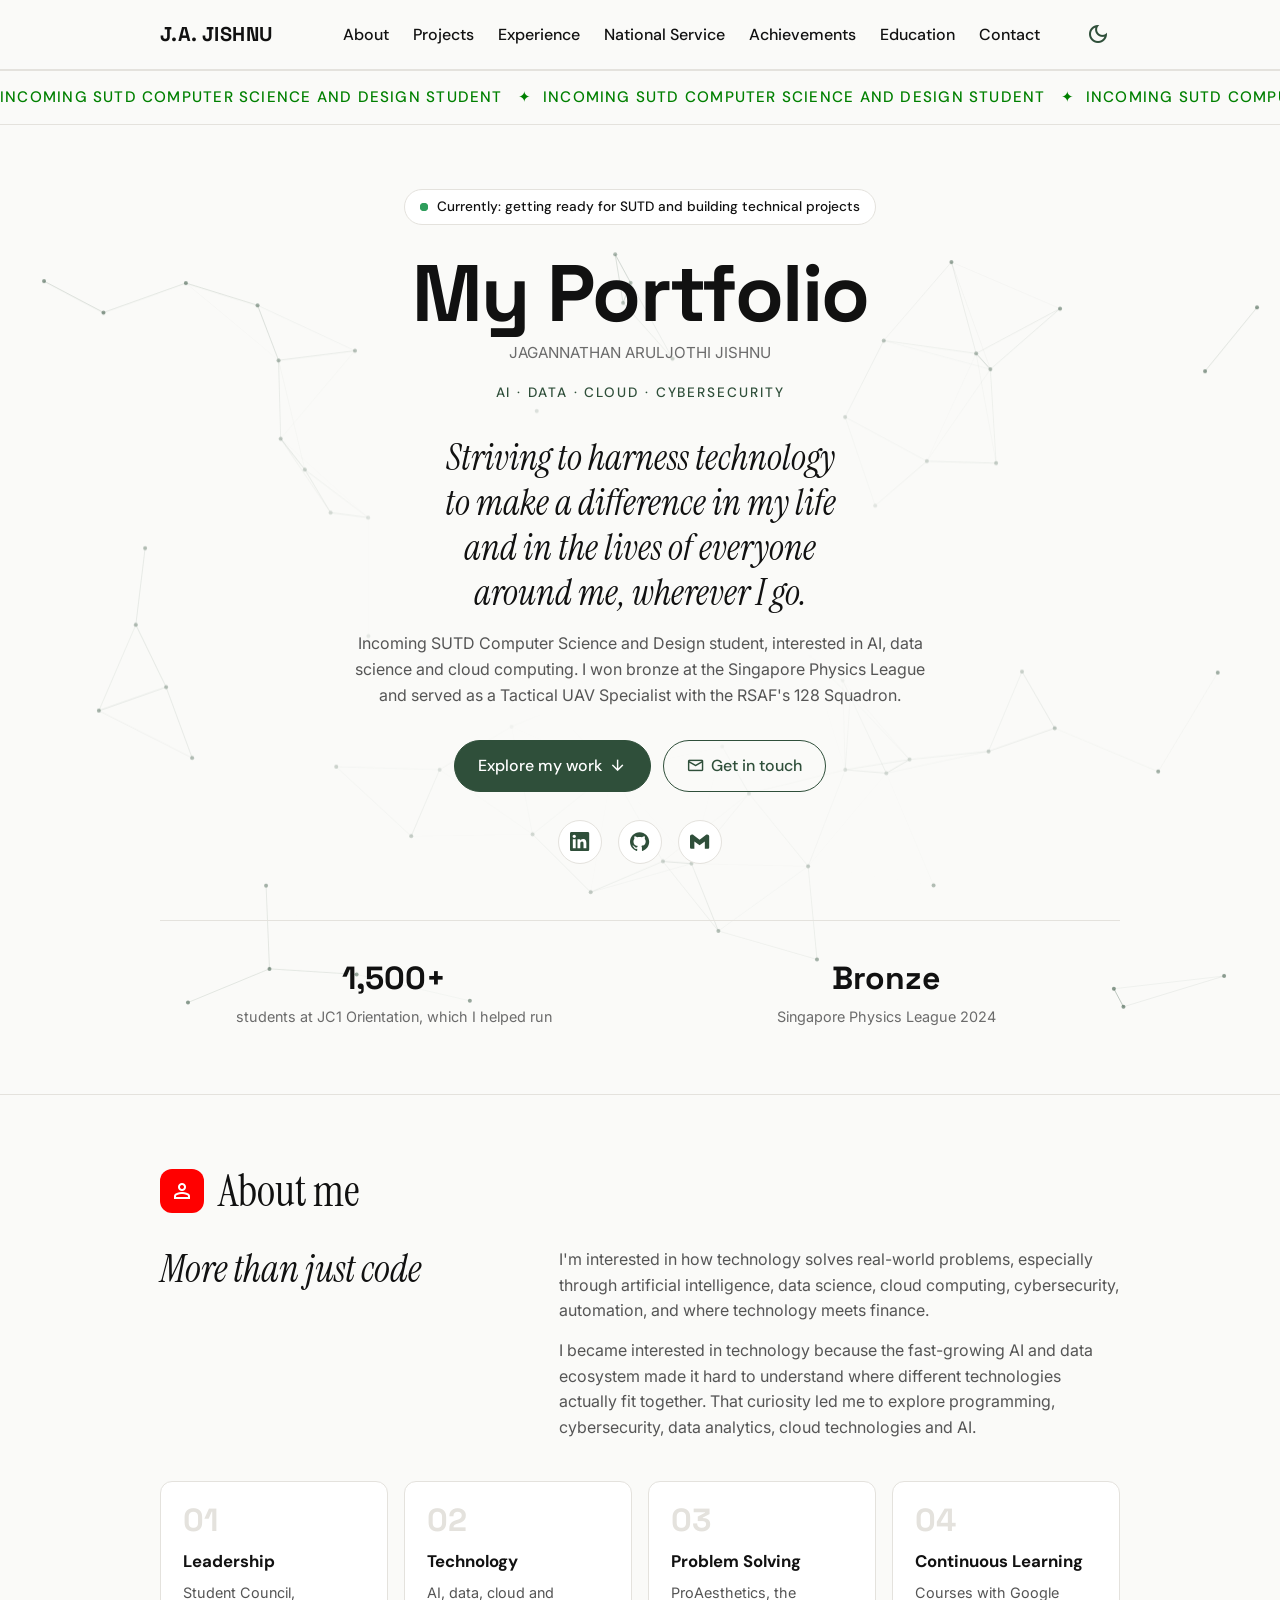
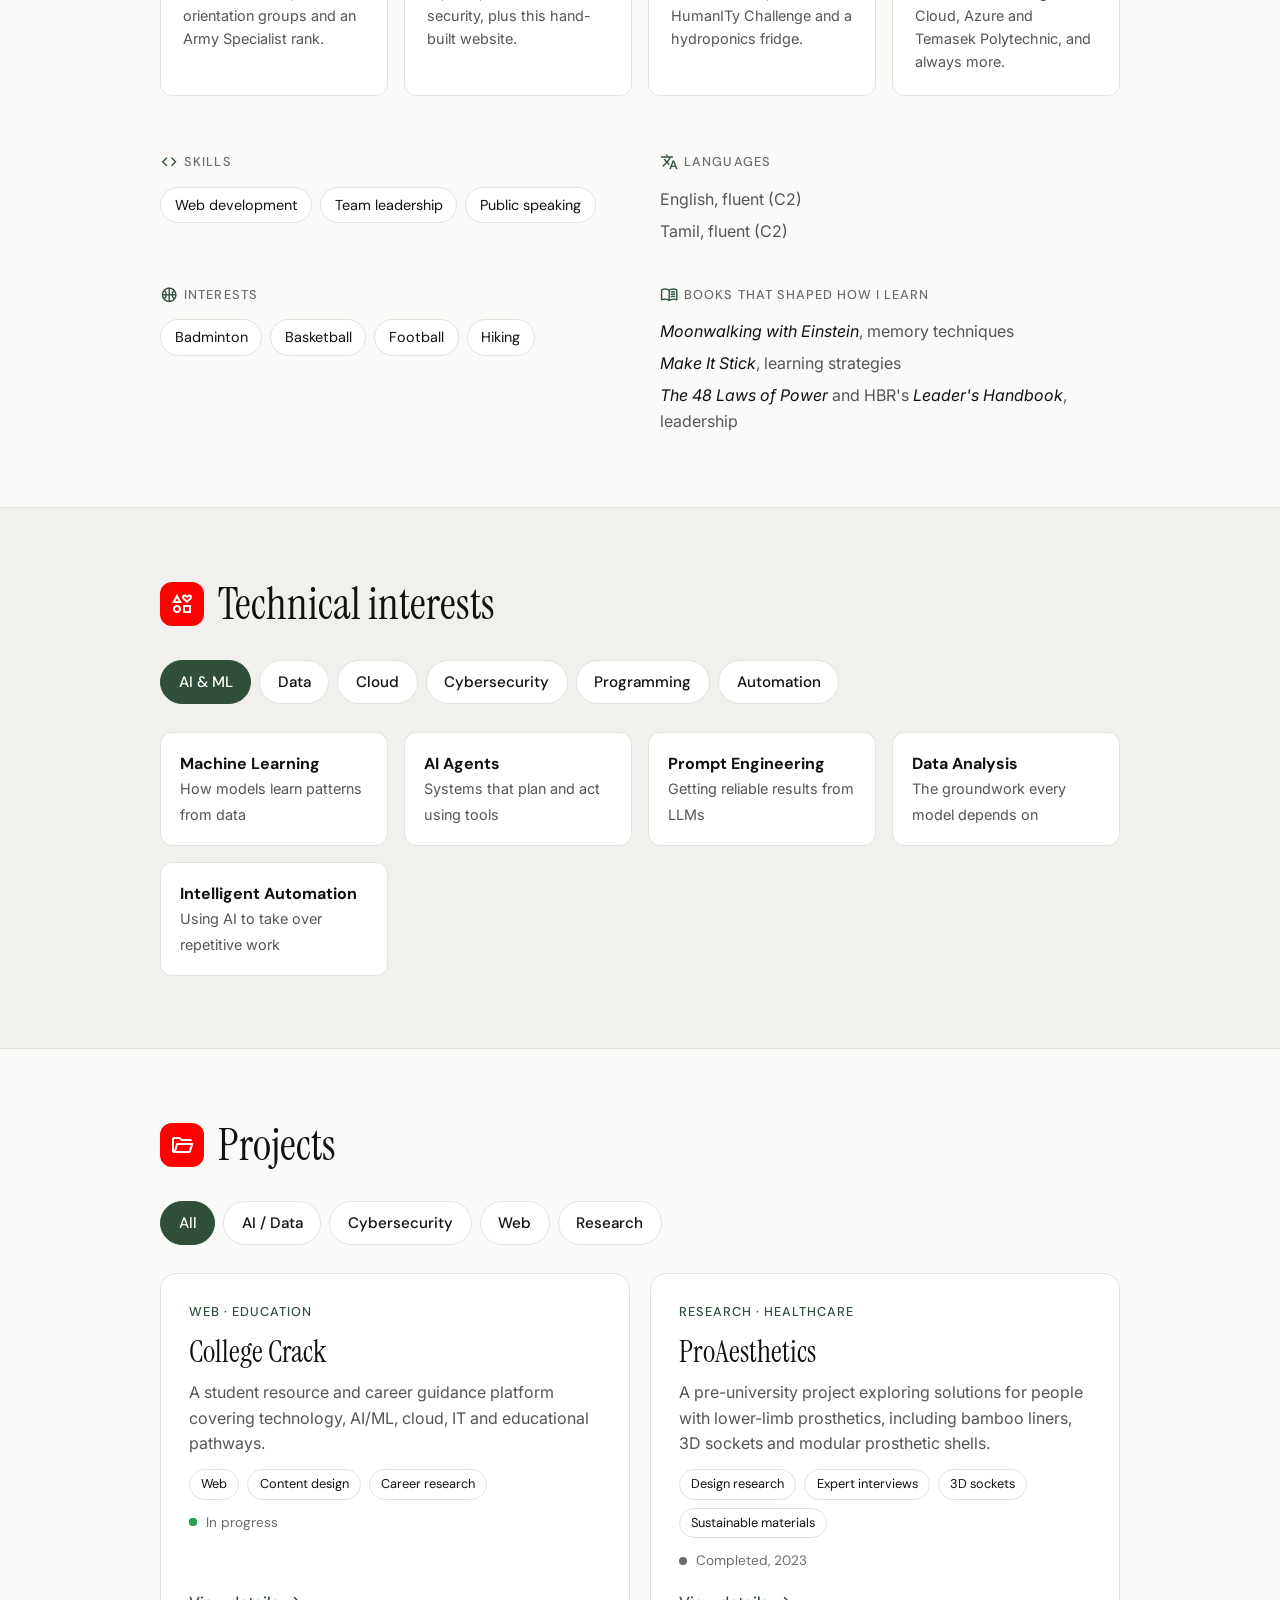
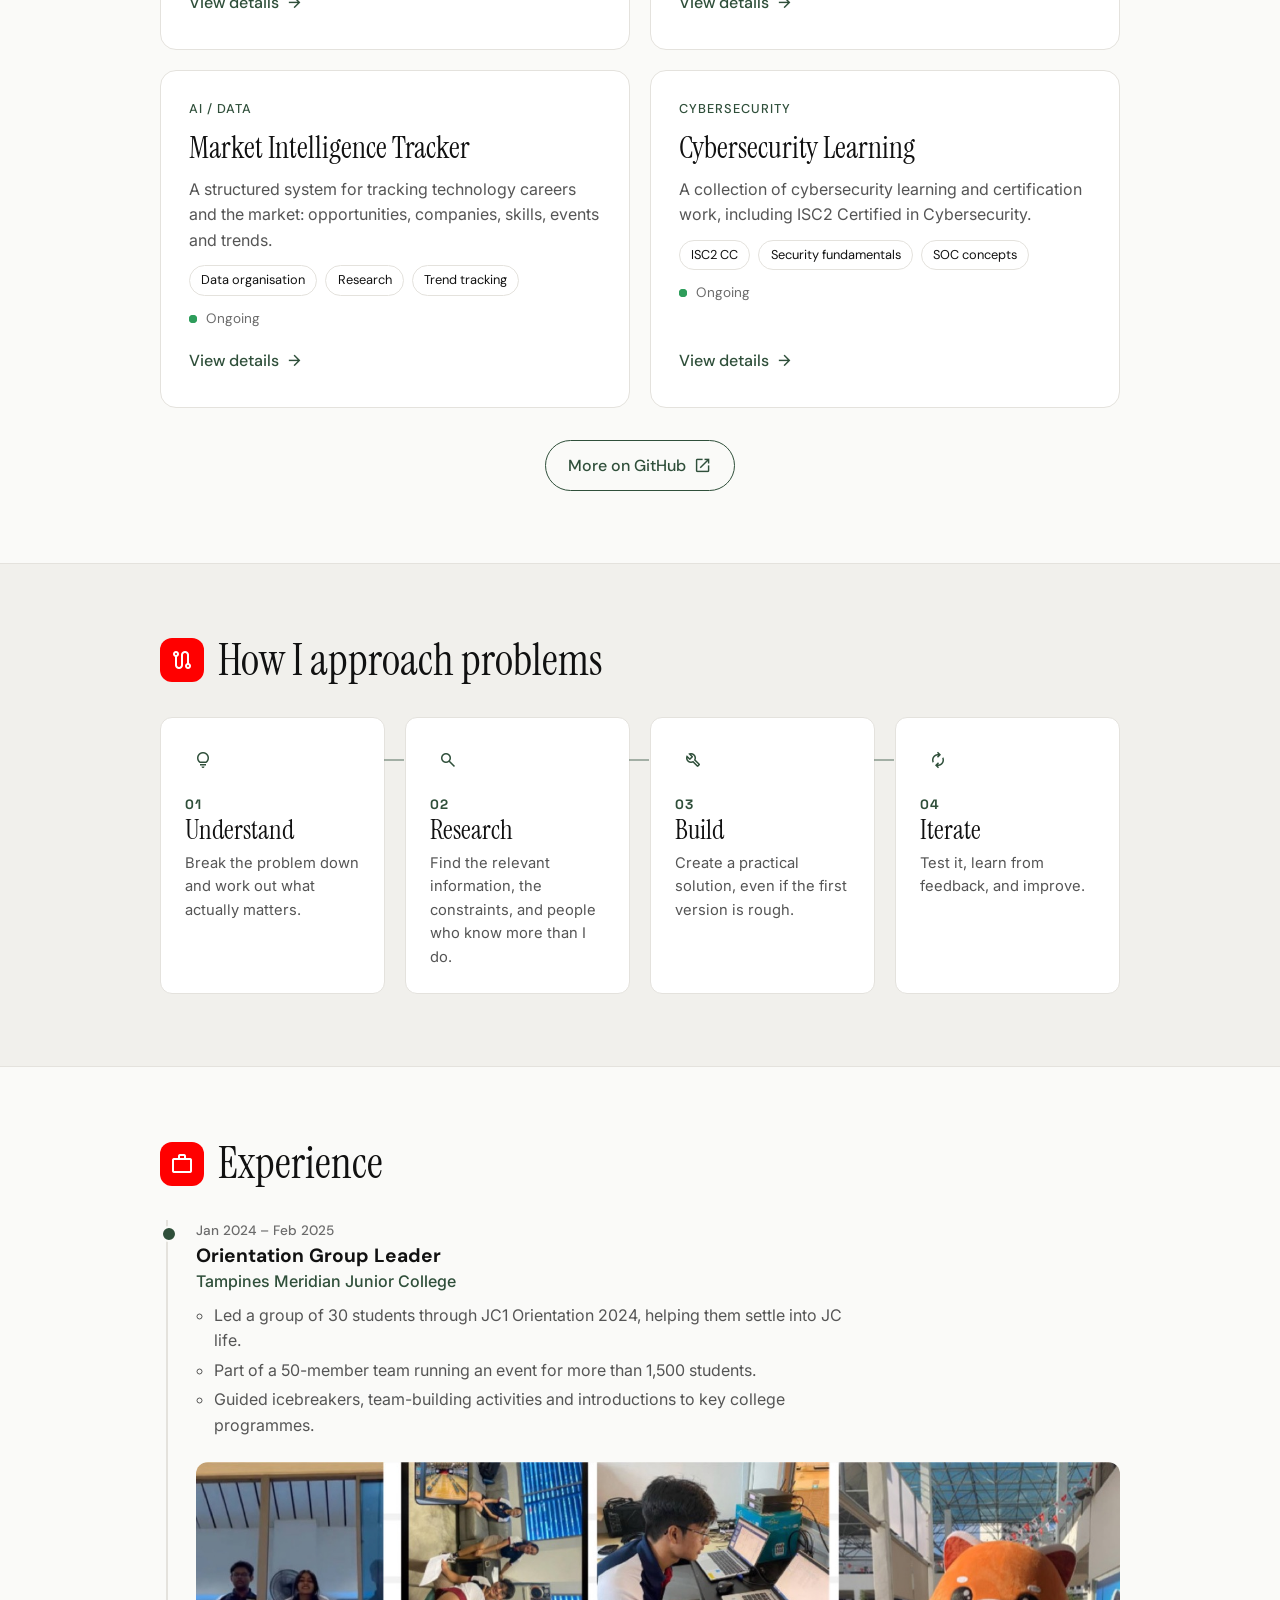
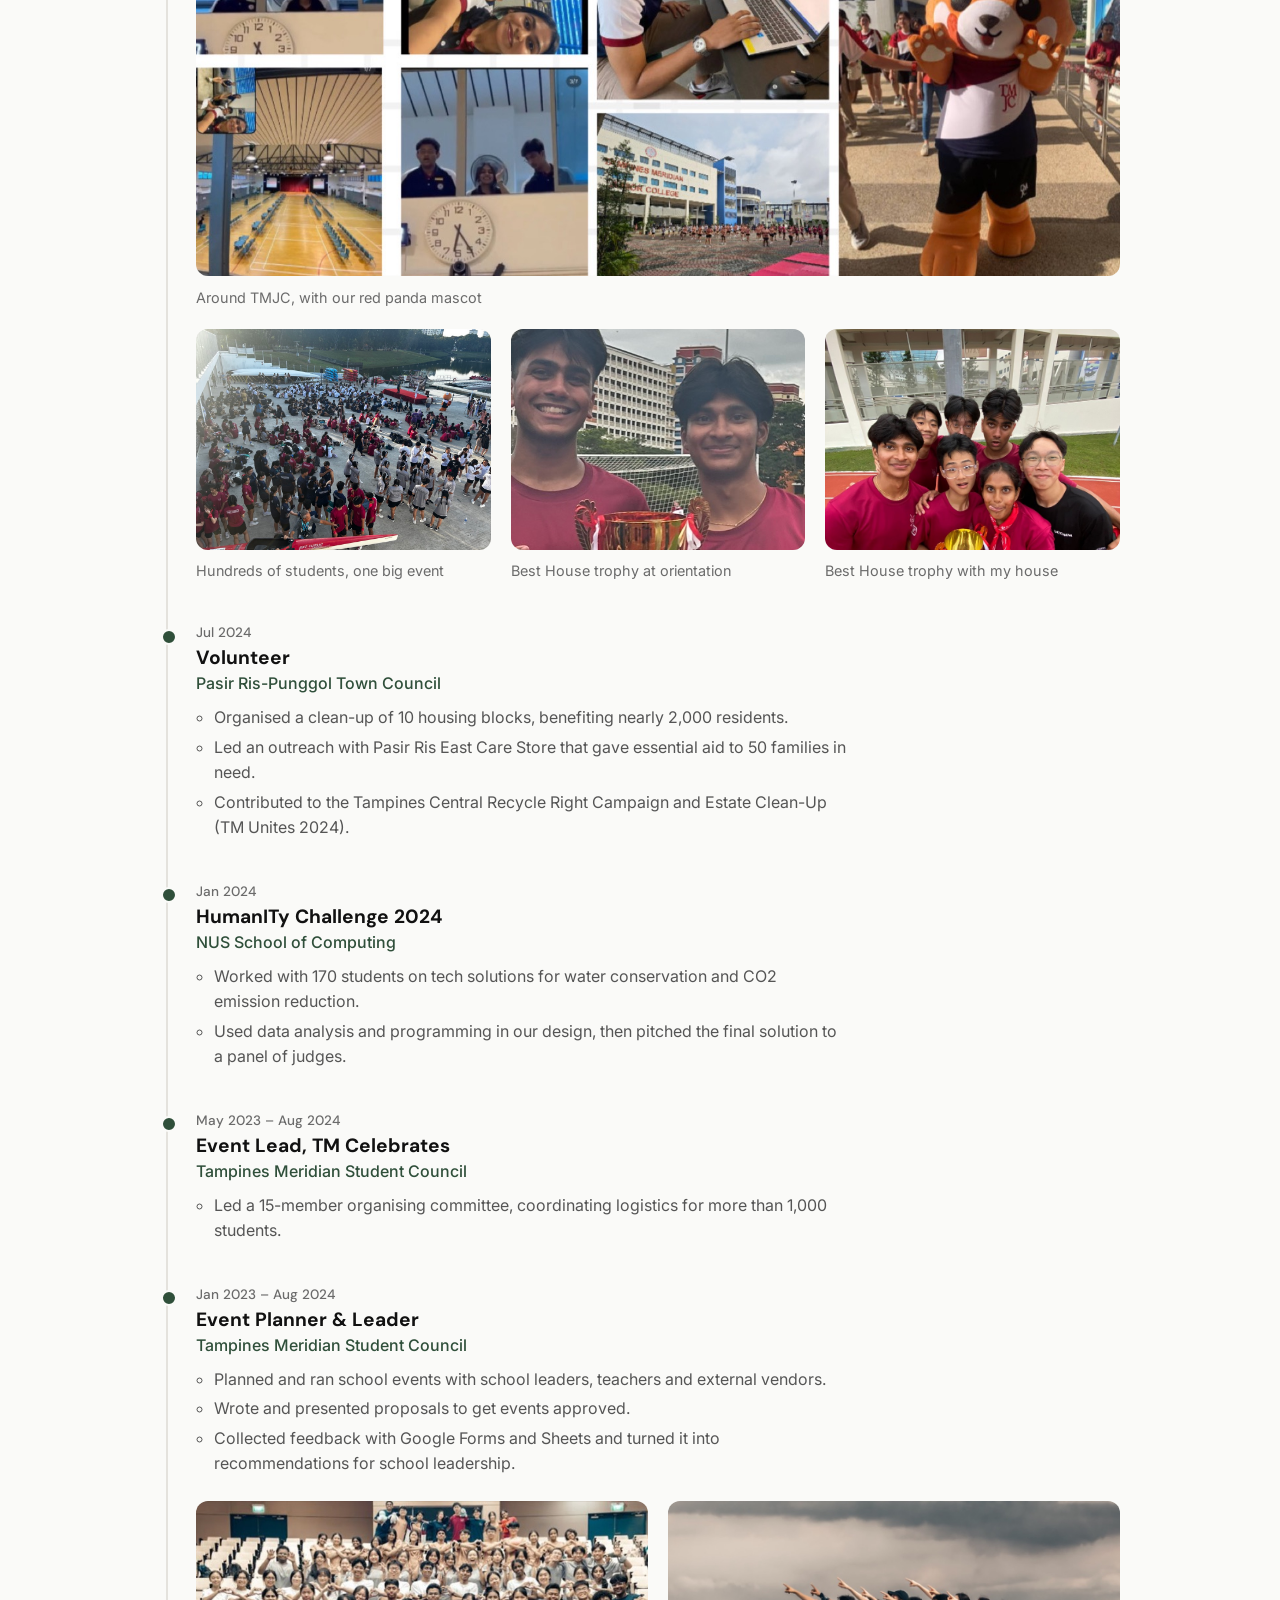
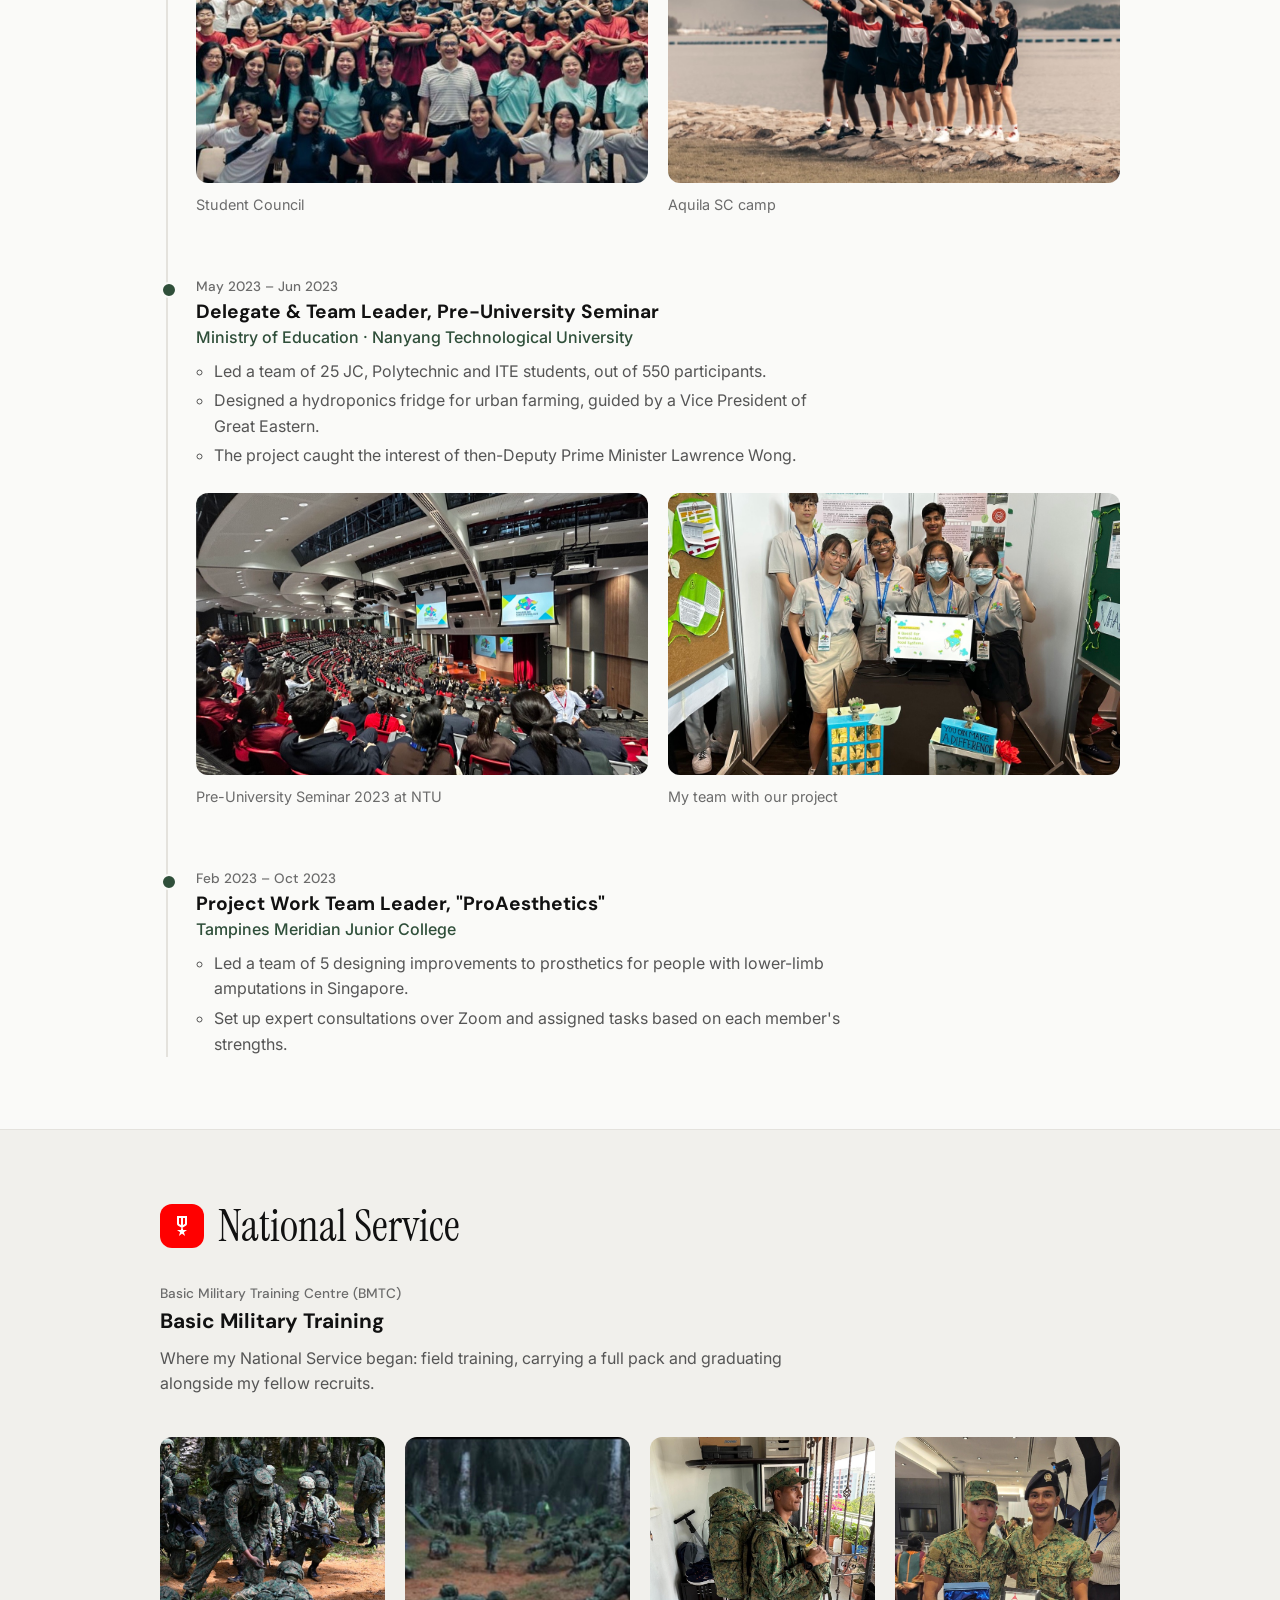
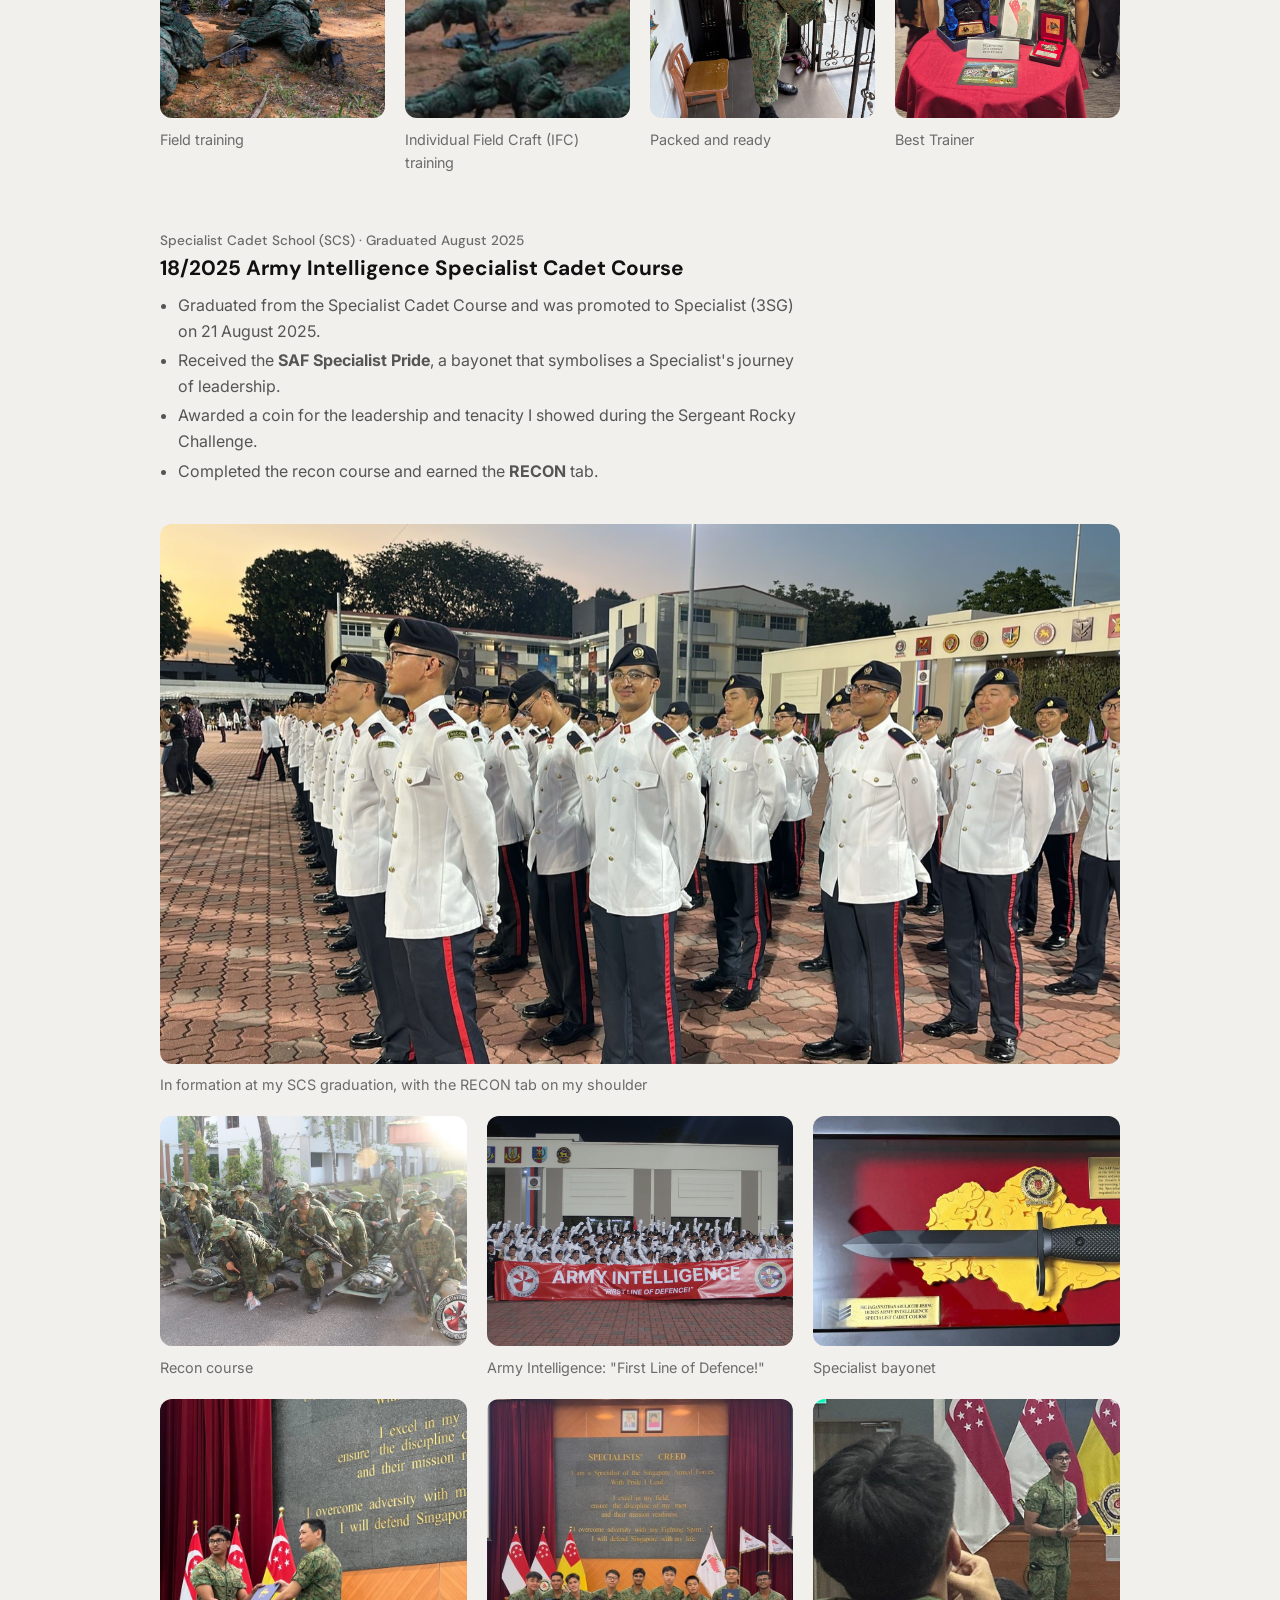
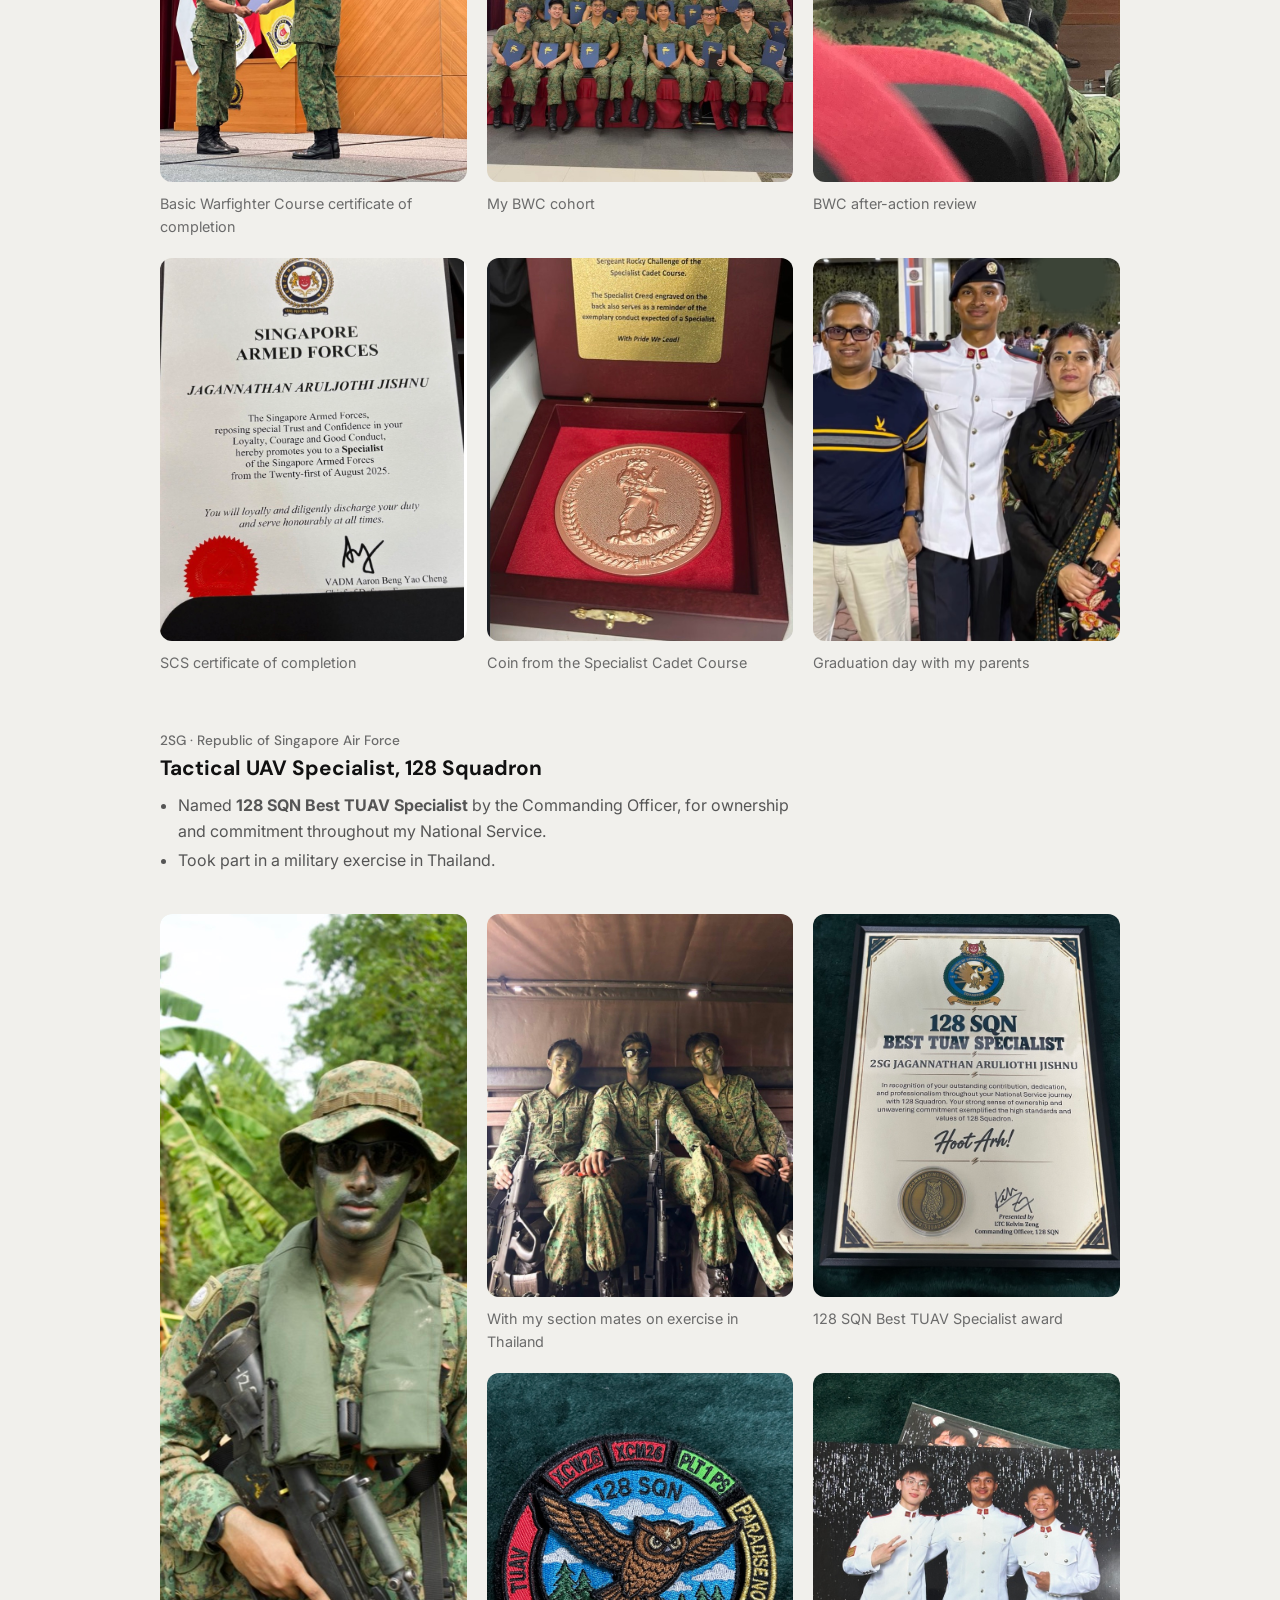
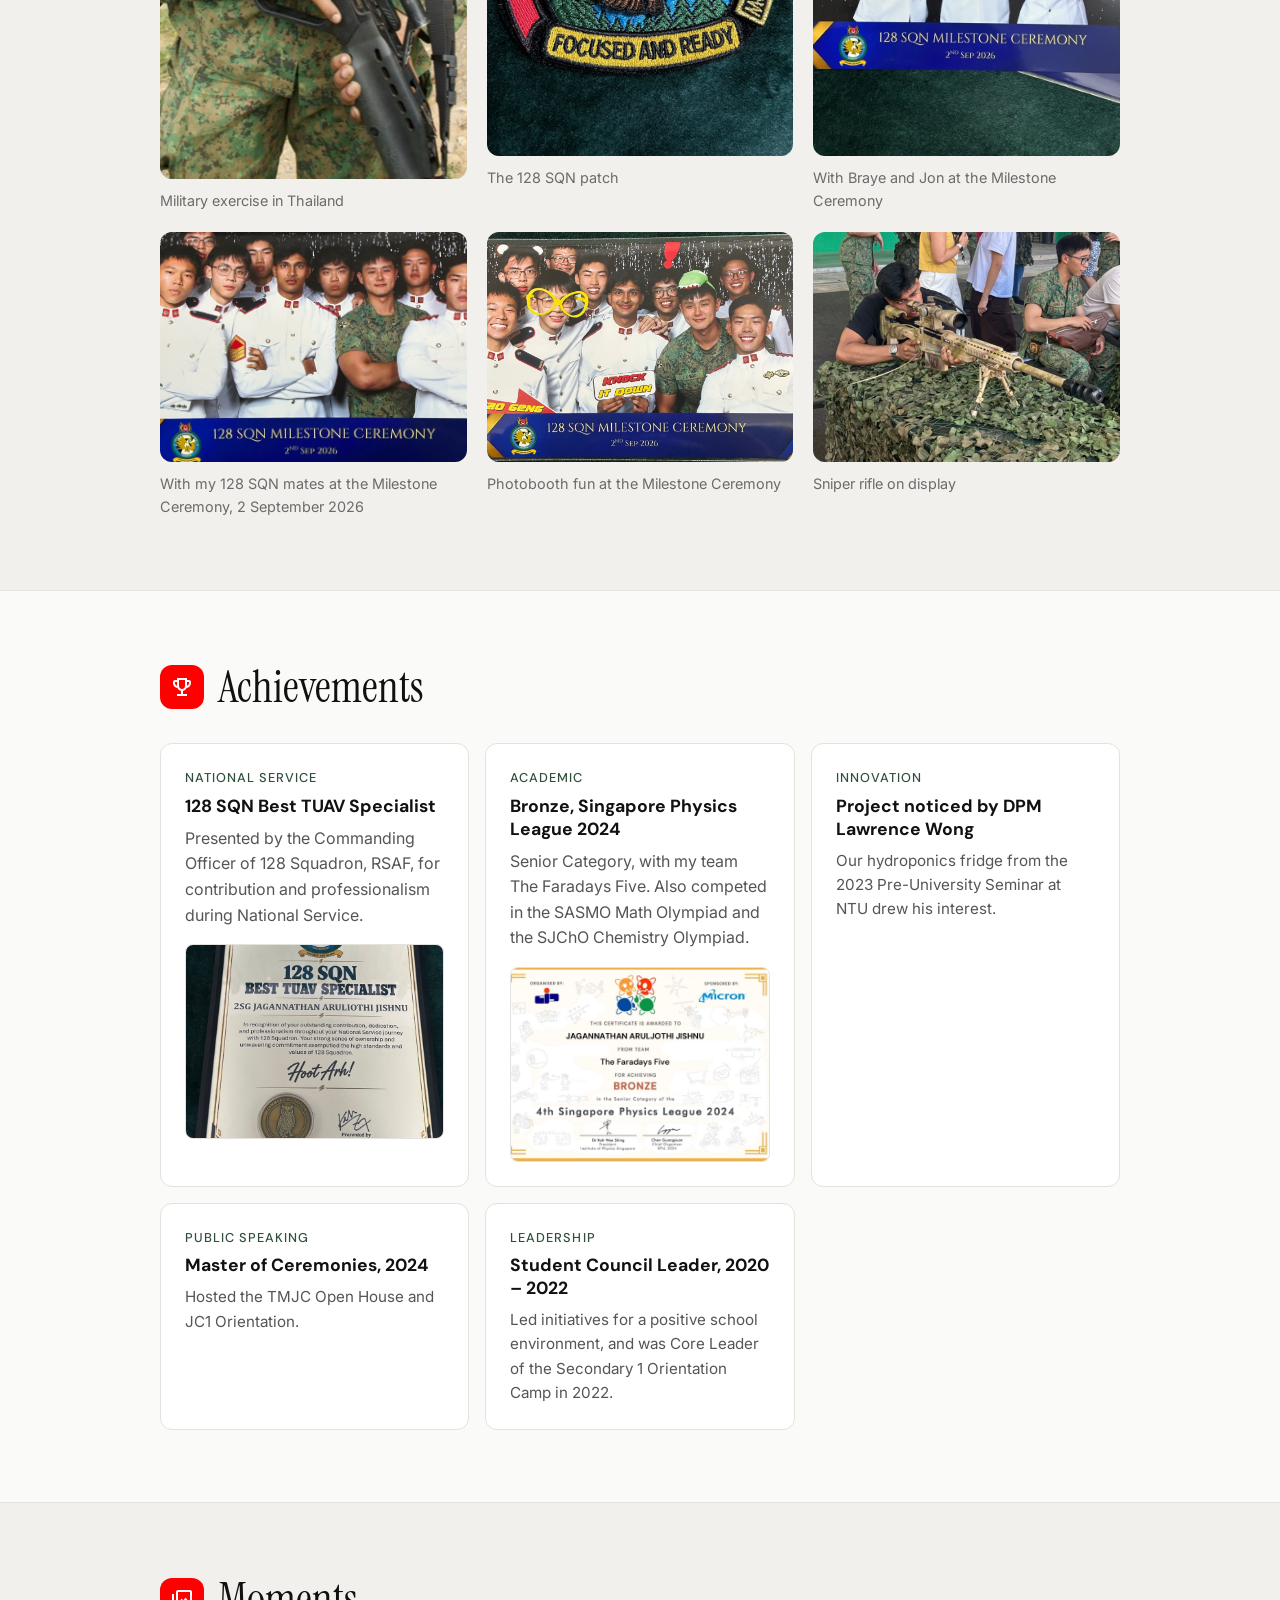
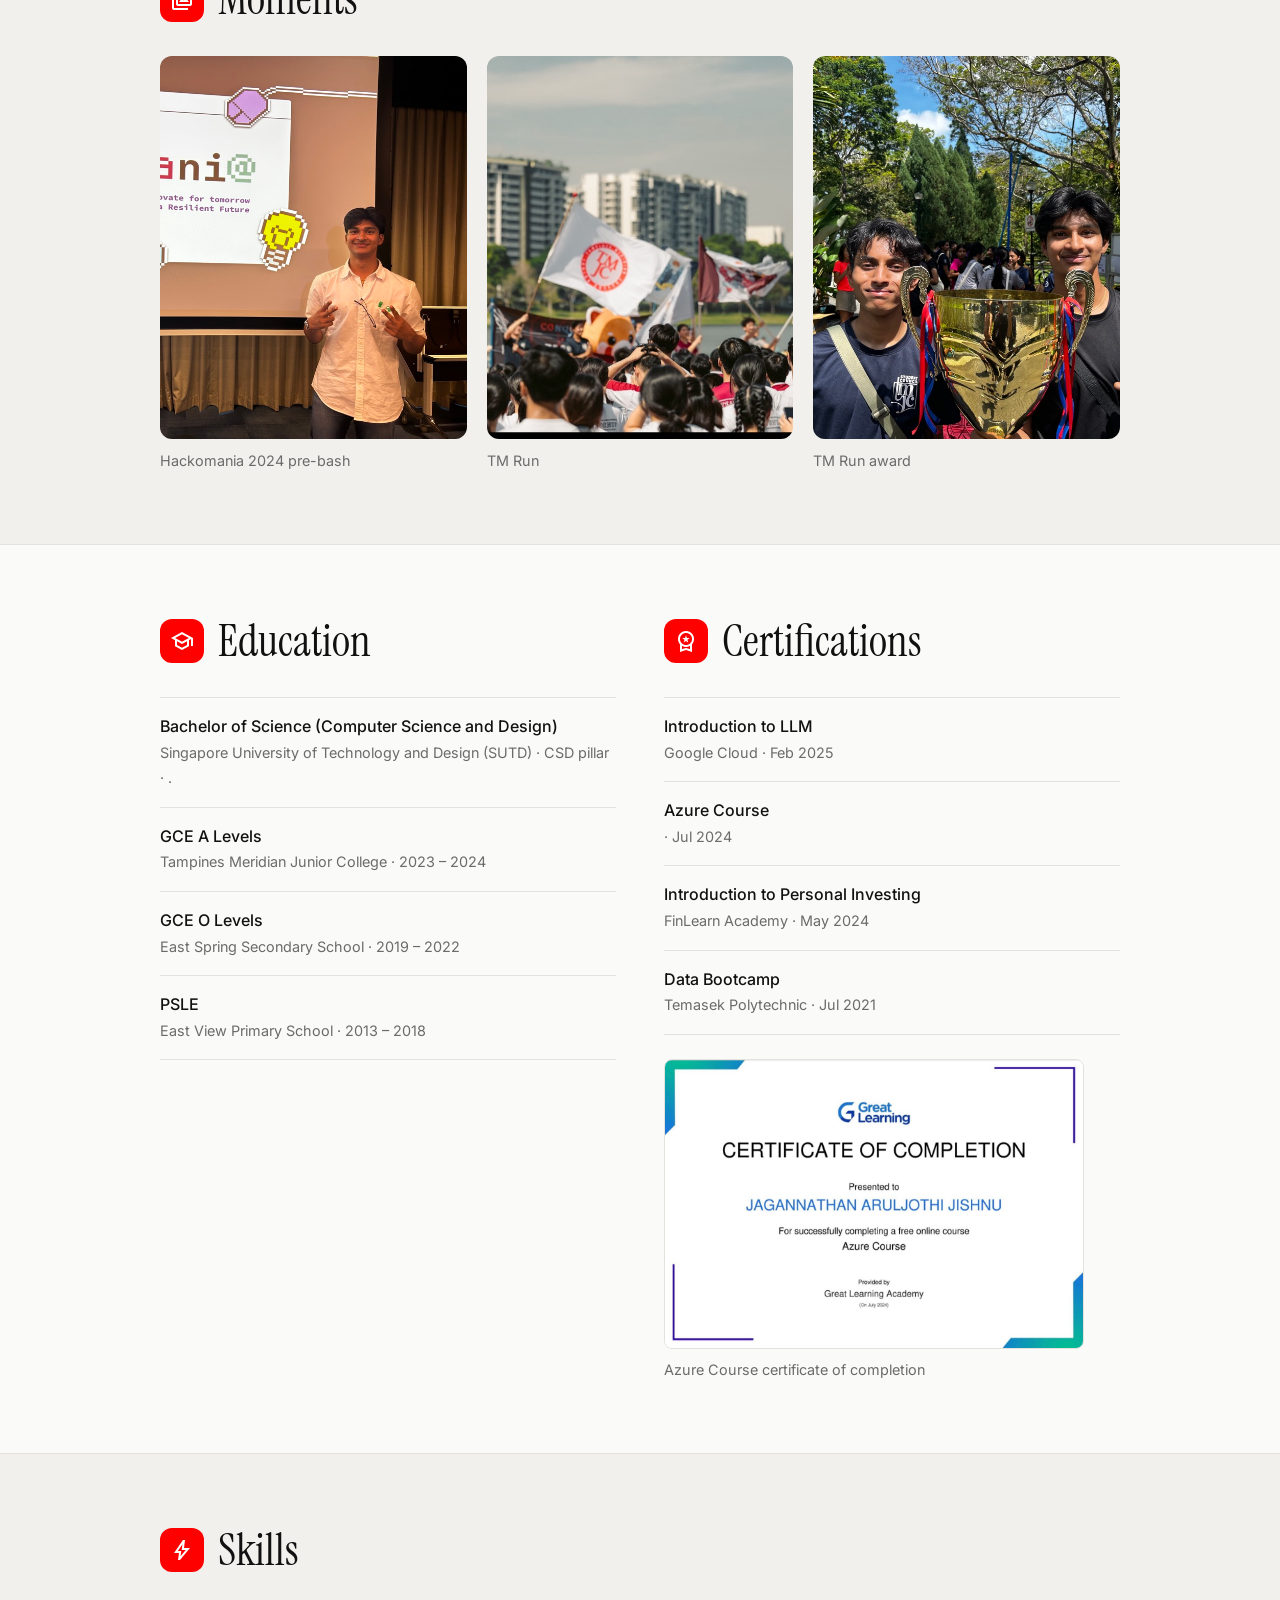
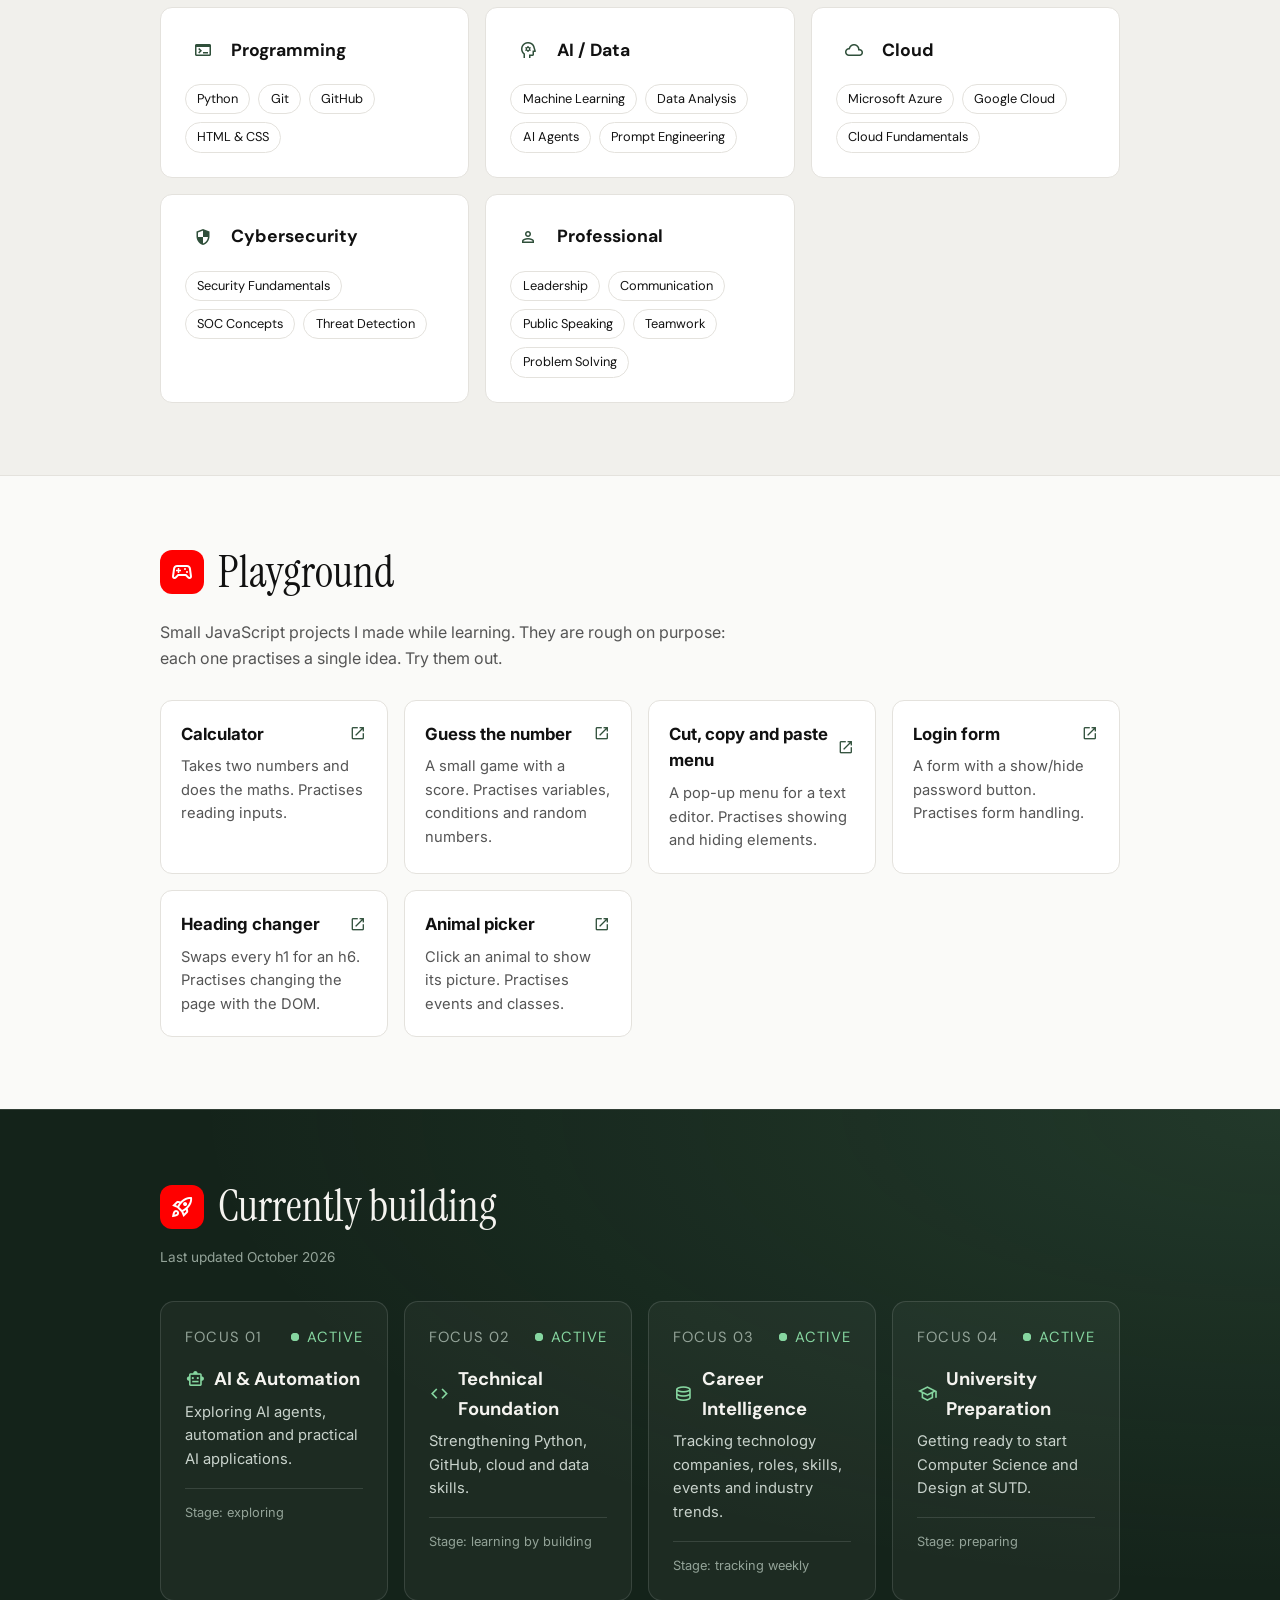
==== commit 052d91d2: "Add dark mode, interactive hero network, playground and accessibility upgrades - Light/dark theme to" ====
--- a/index.html
+++ b/index.html
@@ -5,24 +5,52 @@
     <meta name="viewport" content="width=device-width, initial-scale=1.0">
     <title>J.A. Jishnu | Portfolio</title>
     <meta name="description" content="Portfolio of J.A. Jishnu, an incoming SUTD Computer Science and Design student in Singapore interested in AI, data science, cloud computing and cybersecurity.">
+    <meta name="author" content="J.A. Jishnu">
+    <!-- Link previews (LinkedIn, WhatsApp, X). TODO: once the live address is known, also add
+         <meta property="og:url"> and an absolute <meta property="og:image"> (a 1200x630 picture), because
+         those sites need the full https:// address of the image. -->
+    <meta property="og:type" content="website">
+    <meta property="og:site_name" content="J.A. Jishnu">
+    <meta property="og:title" content="J.A. Jishnu | Portfolio">
+    <meta property="og:description" content="Incoming SUTD Computer Science and Design student interested in AI, data, cloud and cybersecurity. Projects, experience and National Service.">
+    <meta name="twitter:card" content="summary">
+    <meta name="twitter:title" content="J.A. Jishnu | Portfolio">
+    <meta name="twitter:description" content="Incoming SUTD Computer Science and Design student interested in AI, data, cloud and cybersecurity.">
     <link rel="icon" type="image/jpeg" href="images/favicon.jpg"/>
     <!-- Phone / app settings -->
     <meta name="theme-color" content="#FAFAF8"> <!-- colours the phone's browser bar to match the page -->
     <link rel="apple-touch-icon" href="images/favicon.jpg"> <!-- icon used when saved to an iPhone home screen -->
     <meta name="apple-mobile-web-app-title" content="J.A. Jishnu"> <!-- name under that home-screen icon -->
     <!-- Google Material Symbols: only the icons listed in icon_names are downloaded (names must stay in A-Z order) -->
-    <link rel="stylesheet" href="https://fonts.googleapis.com/css2?family=Material+Symbols+Outlined:opsz,wght,FILL,GRAD@20..48,400,0,0&icon_names=arrow_downward,arrow_forward,arrow_upward,autorenew,bolt,build,check_circle,close,cloud,code,database,emoji_events,error,folder_open,interests,lightbulb,mail,menu_book,military_tech,open_in_new,person,photo_library,psychology,rocket_launch,route,school,search,security,smart_toy,sports_basketball,terminal,translate,work,workspace_premium&display=block">
+    <link rel="stylesheet" href="https://fonts.googleapis.com/css2?family=Material+Symbols+Outlined:opsz,wght,FILL,GRAD@20..48,400,0,0&icon_names=arrow_downward,arrow_forward,arrow_upward,autorenew,bolt,build,check_circle,close,cloud,code,dark_mode,database,download,emoji_events,error,folder_open,interests,light_mode,lightbulb,mail,menu_book,military_tech,open_in_new,person,photo_library,psychology,rocket_launch,route,school,search,security,smart_toy,sports_basketball,sports_esports,terminal,translate,work,workspace_premium&display=block">
     <link rel="stylesheet" href="file.css">
     <!-- Tells the CSS that JavaScript is on, so scroll animations only hide things when they can also show them again -->
     <script>document.documentElement.classList.add("js");</script>
+    <!-- Picks light or dark before the page is drawn, so there is no flash: the visitor's saved choice, else their device setting -->
+    <script>
+        (function () {
+            var theme = null;
+            try { theme = localStorage.getItem("theme"); } catch (e) {}
+            if (theme !== "light" && theme !== "dark") {
+                theme = window.matchMedia("(prefers-color-scheme: dark)").matches ? "dark" : "light";
+            }
+            document.documentElement.setAttribute("data-theme", theme);
+        })();
+    </script>
     <script src="script.js" defer></script>
 </head>
 <body>
+    <a href="#main" class="skip-link">Skip to main content</a>
 
     <!-- ========== Header / Navigation ========== -->
     <header class="site-header">
         <nav class="navbar">
             <a href="#home" class="brand">J.A. JISHNU</a>
+
+            <button class="theme-toggle" id="theme-toggle" type="button" aria-label="Switch to dark mode">
+                <span class="material-symbols-outlined icon-dark" aria-hidden="true">dark_mode</span>
+                <span class="material-symbols-outlined icon-light" aria-hidden="true">light_mode</span>
+            </button>
 
             <!-- The checkbox remembers whether the mobile menu is open -->
             <input type="checkbox" id="menu-toggle" class="visually-hidden">
@@ -39,11 +67,13 @@
                 <li><a href="#achievements">Achievements</a></li>
                 <li><a href="#education">Education</a></li>
                 <li><a href="#contact">Contact</a></li>
+                <!-- Résumé links appear only when the PDF exists (script.js checks) -->
+                <li class="nav-resume-item"><a class="nav-resume" data-resume href="Jishnu-Resume.pdf" download hidden><span class="material-symbols-outlined" aria-hidden="true">download</span>Résumé</a></li>
             </ul>
         </nav>
     </header>
 
-    <main>
+    <main id="main" tabindex="-1">
 
         <!-- ========== Hero ========== -->
         <section id="home" class="hero">
@@ -75,6 +105,8 @@
                     <div class="hero-actions">
                         <a href="#projects" class="btn btn-primary">Explore my work<span class="material-symbols-outlined" aria-hidden="true">arrow_downward</span></a>
                         <a href="#contact" class="btn btn-secondary"><span class="material-symbols-outlined" aria-hidden="true">mail</span>Get in touch</a>
+                        <!-- To turn this on, save your résumé as Jishnu-Resume.pdf next to index.html. It stays hidden until the file exists. -->
+                        <a href="Jishnu-Resume.pdf" class="btn btn-secondary" data-resume download hidden><span class="material-symbols-outlined" aria-hidden="true">download</span>Download résumé</a>
                     </div>
 
                     <ul class="social-links hero-social">
@@ -261,7 +293,9 @@
         <!-- ========== Projects ========== -->
         <!-- data-category on each card must match a filter button's data-filter.
              A card can have more than one category, separated by spaces.
-             The .project-more part is hidden on the card and shown in the pop-up. -->
+             The .project-more part is hidden on the card and shown in the pop-up.
+             To add "Live demo" and "Code" buttons to a card, fill in its data-demo and data-github
+             with the full https:// links. Empty ones are simply not shown. -->
         <section id="projects" class="section">
             <div class="container">
                 <h2 class="section-title"><span class="section-icon material-symbols-outlined" aria-hidden="true">folder_open</span>Projects</h2>
@@ -276,7 +310,7 @@
 
                 <div class="project-grid reveal">
                     <!-- TODO: check the technologies, contribution and status for College Crack -->
-                    <article class="project-card" data-category="web">
+                    <article class="project-card" data-category="web" data-github="" data-demo="">
                         <p class="card-label">Web &middot; Education</p>
                         <h3>College Crack</h3>
                         <p>A student resource and career guidance platform covering technology, AI/ML, cloud, IT and educational pathways.</p>
@@ -289,13 +323,17 @@
                         <div class="project-more" hidden>
                             <h4>The problem</h4>
                             <p>Students choosing a path into tech find information about AI/ML, cloud and IT courses and careers scattered and confusing.</p>
+                            <h4>The solution</h4>
+                            <p>One platform that gathers guides and career pathways for technology, AI/ML, cloud and IT in one place.</p>
+                            <h4>Tech used</h4>
+                            <p>Web, content design and career research.</p>
                             <h4>My contribution</h4>
                             <p>Planning how the content is organised and writing the guides.</p>
                         </div>
                         <button class="project-open" type="button" aria-haspopup="dialog">View details<span class="material-symbols-outlined" aria-hidden="true">arrow_forward</span></button>
                     </article>
 
-                    <article class="project-card" data-category="research">
+                    <article class="project-card" data-category="research" data-github="" data-demo="">
                         <p class="card-label">Research &middot; Healthcare</p>
                         <h3>ProAesthetics</h3>
                         <p>A pre-university project exploring solutions for people with lower-limb prosthetics, including bamboo liners, 3D sockets and modular prosthetic shells.</p>
@@ -309,6 +347,10 @@
                         <div class="project-more" hidden>
                             <h4>The problem</h4>
                             <p>Lower-limb prosthetics can be uncomfortable and costly to replace for people with amputations in Singapore.</p>
+                            <h4>The solution</h4>
+                            <p>Explored bamboo liners, 3D-printed sockets and modular prosthetic shells that are more comfortable and sustainable.</p>
+                            <h4>Tech used</h4>
+                            <p>Design research, expert interviews, 3D sockets and sustainable materials.</p>
                             <h4>My contribution</h4>
                             <p>Team leader of 5. I set up expert consultations over Zoom and assigned tasks based on each member's strengths.</p>
                         </div>
@@ -316,7 +358,7 @@
                     </article>
 
                     <!-- TODO: check the technologies and contribution for the tracker -->
-                    <article class="project-card" data-category="ai-data">
+                    <article class="project-card" data-category="ai-data" data-github="" data-demo="">
                         <p class="card-label">AI / Data</p>
                         <h3>Market Intelligence Tracker</h3>
                         <p>A structured system for tracking technology careers and the market: opportunities, companies, skills, events and trends.</p>
@@ -329,13 +371,17 @@
                         <div class="project-more" hidden>
                             <h4>The problem</h4>
                             <p>Information about tech companies, roles, skills and events changes quickly and is spread across many sources.</p>
+                            <h4>The solution</h4>
+                            <p>A structured tracker that keeps opportunities, companies, skills, events and trends in one place.</p>
+                            <h4>Tech used</h4>
+                            <p>Data organisation, research and trend tracking.</p>
                             <h4>My contribution</h4>
                             <p>Designing the tracking structure and keeping it up to date.</p>
                         </div>
                         <button class="project-open" type="button" aria-haspopup="dialog">View details<span class="material-symbols-outlined" aria-hidden="true">arrow_forward</span></button>
                     </article>
 
-                    <article class="project-card" data-category="cybersecurity">
+                    <article class="project-card" data-category="cybersecurity" data-github="" data-demo="">
                         <p class="card-label">Cybersecurity</p>
                         <h3>Cybersecurity Learning</h3>
                         <p>A collection of cybersecurity learning and certification work, including ISC2 Certified in Cybersecurity.</p>
@@ -346,8 +392,12 @@
                         </ul>
                         <p class="project-status"><span class="status-dot" aria-hidden="true"></span>Ongoing</p>
                         <div class="project-more" hidden>
-                            <h4>The goal</h4>
-                            <p>Building a solid foundation before going deeper into security operations and cloud security.</p>
+                            <h4>The problem</h4>
+                            <p>Going into security operations and cloud security needs a solid foundation first.</p>
+                            <h4>The solution</h4>
+                            <p>A steady study plan that moves from certification (ISC2 CC) into security operations concepts.</p>
+                            <h4>Tech used</h4>
+                            <p>ISC2 CC material, security fundamentals and SOC concepts.</p>
                             <h4>My contribution</h4>
                             <p>Self-directed study, notes and certification preparation.</p>
                         </div>
@@ -849,6 +899,23 @@
             </div>
         </section>
 
+        <!-- ========== Playground (small JavaScript practice projects) ========== -->
+        <section id="playground" class="section">
+            <div class="container">
+                <h2 class="section-title"><span class="section-icon material-symbols-outlined" aria-hidden="true">sports_esports</span>Playground</h2>
+                <p class="playground-intro">Small JavaScript projects I made while learning. They are rough on purpose: each one practises a single idea. Try them out.</p>
+
+                <ul class="playground-grid" data-stagger>
+                    <li class="reveal"><a class="playground-card" href="javascript/calculator.html"><h3>Calculator<span class="material-symbols-outlined" aria-hidden="true">open_in_new</span></h3><p>Takes two numbers and does the maths. Practises reading inputs.</p></a></li>
+                    <li class="reveal"><a class="playground-card" href="javascript%20programming/guess%20and%20check.html"><h3>Guess the number<span class="material-symbols-outlined" aria-hidden="true">open_in_new</span></h3><p>A small game with a score. Practises variables, conditions and random numbers.</p></a></li>
+                    <li class="reveal"><a class="playground-card" href="javascript/menu.html"><h3>Cut, copy and paste menu<span class="material-symbols-outlined" aria-hidden="true">open_in_new</span></h3><p>A pop-up menu for a text editor. Practises showing and hiding elements.</p></a></li>
+                    <li class="reveal"><a class="playground-card" href="javascript/index.html"><h3>Login form<span class="material-symbols-outlined" aria-hidden="true">open_in_new</span></h3><p>A form with a show/hide password button. Practises form handling.</p></a></li>
+                    <li class="reveal"><a class="playground-card" href="javascript%20programming/h1%20to%20h6%20button.html"><h3>Heading changer<span class="material-symbols-outlined" aria-hidden="true">open_in_new</span></h3><p>Swaps every h1 for an h6. Practises changing the page with the DOM.</p></a></li>
+                    <li class="reveal"><a class="playground-card" href="javascript%20programming/animals%20task.html"><h3>Animal picker<span class="material-symbols-outlined" aria-hidden="true">open_in_new</span></h3><p>Click an animal to show its picture. Practises events and classes.</p></a></li>
+                </ul>
+            </div>
+        </section>
+
         <!-- ========== Currently building (dashboard) ========== -->
         <!-- Update the "Last updated" line whenever you change these cards -->
         <section id="focus" class="section section-dark">
@@ -931,10 +998,13 @@
                 </ul>
 
                 <!-- ---------- Question form ---------- -->
+                <!-- To send messages straight to your inbox without opening an email app: get a free access key
+                     at web3forms.com (enter j.a.jishnu2006@gmail.com) and paste it into data-web3forms-key below.
+                     While the key is empty, the form opens the visitor's email app instead. -->
                 <!-- Works without JavaScript: action="mailto:..." tells the browser to open the visitor's
                      email app, and enctype="text/plain" puts the answers into the email as readable text.
                      With JavaScript on, script.js checks the fields first and shows friendly messages. -->
-                <form class="contact-form" id="contact-form" action="mailto:j.a.jishnu2006@gmail.com?subject=Question%20from%20your%20portfolio" method="post" enctype="text/plain">
+                <form class="contact-form" id="contact-form" data-web3forms-key="" action="mailto:j.a.jishnu2006@gmail.com?subject=Question%20from%20your%20portfolio" method="post" enctype="text/plain">
                     <h3>Have a question?</h3>
                     <p class="form-intro">Fill this in and I'll get back to you. Fields marked <span class="required-mark">*</span> are required.</p>
 
--- a/file.css
+++ b/file.css
@@ -22,13 +22,63 @@
 
   --clr-text-primary: #111111;  /* headings */
   --clr-text-secondary: #555555;/* body text */
-  --clr-text-muted: #8A8A8A;    /* captions, dates, labels */
+  --clr-text-muted: #6B6B6B;    /* captions, dates, labels (darkened for readable contrast) */
 
   --clr-accent: #2F4F3A;        /* links, buttons (deep forest green) */
   --clr-accent-hover: #1E3527;  /* accent on hover */
 
   --clr-white: #FFFFFF;
   --clr-black: #0A0A0A;
+
+  --clr-card: #FFFFFF;          /* cards, inputs and pop-ups */
+  --clr-on-accent: #FFFFFF;     /* text that sits on an accent-coloured background */
+  --clr-accent-tint: var(--clr-accent-tint);
+  --clr-accent-ring: var(--clr-accent-ring);
+  --clr-error: #B3261E;
+  --clr-success-text: #1E3527;
+  --clr-success-bg: #E7F2EA;
+  --clr-error-text: #8C1D18;
+  --clr-error-bg: #FBEAEA;
+  color-scheme: light;
+}
+
+/*--------------- Dark theme ---------------*/
+/* script.js sets data-theme="dark" on <html> from the visitor's saved choice or their device setting */
+:root[data-theme="dark"] {
+  --clr-bg: #0F1411;
+  --clr-surface: #161D18;
+  --clr-border: #2A332D;
+
+  --clr-text-primary: #F1F2EE;
+  --clr-text-secondary: #C2CAC4;
+  --clr-text-muted: #98A59D;
+
+  --clr-accent: #86D6A0;
+  --clr-accent-hover: #A6E6BC;
+
+  --clr-card: #1A221D;
+  --clr-on-accent: #0E1A12;
+  --clr-accent-tint: rgba(134, 214, 160, 0.14);
+  --clr-accent-ring: rgba(134, 214, 160, 0.3);
+  --clr-error: #F2877F;
+  --clr-success-text: #CDEED8;
+  --clr-success-bg: #1C3326;
+  --clr-error-text: #F8C9C5;
+  --clr-error-bg: #3A1D1B;
+  color-scheme: dark;
+}
+
+/* Lighter versions of the nav hover colours so they stay readable on the dark background */
+:root[data-theme="dark"] .nav-items li:nth-child(1) a { --hover-clr: #86D6A0; }
+:root[data-theme="dark"] .nav-items li:nth-child(2) a { --hover-clr: #E39A74; }
+:root[data-theme="dark"] .nav-items li:nth-child(3) a { --hover-clr: #6DB6E8; }
+:root[data-theme="dark"] .nav-items li:nth-child(4) a { --hover-clr: #E3B04A; }
+:root[data-theme="dark"] .nav-items li:nth-child(5) a { --hover-clr: #F2877F; }
+:root[data-theme="dark"] .nav-items li:nth-child(6) a { --hover-clr: #B896E8; }
+:root[data-theme="dark"] .nav-items li:nth-child(7) a { --hover-clr: #4FD1C5; }
+
+:root[data-theme="dark"] img {
+  filter: brightness(0.92);
 }
 
 /*--------------- Base ---------------*/
@@ -238,7 +288,7 @@
 
 .btn-primary {
   background-color: var(--clr-accent);
-  color: var(--clr-white);
+  color: var(--clr-on-accent);
 }
 
 .btn-primary:hover {
@@ -534,7 +584,7 @@
   font-family: var(--ff-secondary);
   font-size: 0.9rem;
   color: var(--clr-text-primary);
-  background-color: var(--clr-white);
+  background-color: var(--clr-card);
   border: 1px solid var(--clr-border);
   border-radius: 999px;
 }
@@ -826,7 +876,7 @@
 
 .card {
   padding: 1.5rem;
-  background-color: var(--clr-white);
+  background-color: var(--clr-card);
   border: 1px solid var(--clr-border);
   border-radius: 12px;
 }
@@ -932,14 +982,14 @@
   width: 3.25rem;
   height: 3.25rem;
   color: var(--clr-accent);
-  background-color: var(--clr-white);
+  background-color: var(--clr-card);
   border: 1px solid var(--clr-border);
   border-radius: 50%;
   transition: background-color 0.2s, color 0.2s, transform 0.2s;
 }
 
 .social-links a:hover {
-  color: var(--clr-white);
+  color: var(--clr-on-accent);
   background-color: var(--clr-accent);
   transform: translateY(-2px);
 }
@@ -956,7 +1006,7 @@
   margin: 3rem auto 0;
   padding: 2rem;
   text-align: left;
-  background-color: var(--clr-white);
+  background-color: var(--clr-card);
   border: 1px solid var(--clr-border);
   border-radius: 16px;
 }
@@ -1001,7 +1051,7 @@
 
 /* Red star next to required fields */
 .required-mark {
-  color: #B3261E;
+  color: var(--clr-error);
   font-weight: 700;
 }
 
@@ -1029,7 +1079,7 @@
 .form-field textarea:focus {
   outline: none;
   border-color: var(--clr-accent);
-  box-shadow: 0 0 0 3px rgba(47, 79, 58, 0.15);
+  box-shadow: 0 0 0 3px var(--clr-accent-ring);
 }
 
 .contact-form button {
@@ -1160,7 +1210,7 @@
   font-size: 0.85rem;
   font-weight: 500;
   color: var(--clr-text-primary);
-  background-color: var(--clr-white);
+  background-color: var(--clr-card);
   border: 1px solid var(--clr-border);
   border-radius: 999px;
 }
@@ -1261,7 +1311,7 @@
 
 .value-card {
   padding: 1.4rem;
-  background-color: var(--clr-white);
+  background-color: var(--clr-card);
   border: 1px solid var(--clr-border);
   border-radius: 12px;
 }
@@ -1305,7 +1355,7 @@
   font-size: 0.95rem;
   font-weight: 500;
   color: var(--clr-text-primary);
-  background-color: var(--clr-white);
+  background-color: var(--clr-card);
   border: 1px solid var(--clr-border);
   border-radius: 999px;
   cursor: pointer;
@@ -1318,7 +1368,7 @@
 
 .pill-btn[aria-selected="true"],
 .pill-btn[aria-pressed="true"] {
-  color: var(--clr-white);
+  color: var(--clr-on-accent);
   background-color: var(--clr-accent);
   border-color: var(--clr-accent);
 }
@@ -1341,7 +1391,7 @@
 
 .interest-list li {
   padding: 1.1rem 1.2rem;
-  background-color: var(--clr-white);
+  background-color: var(--clr-card);
   border: 1px solid var(--clr-border);
   border-radius: 12px;
 }
@@ -1381,7 +1431,7 @@
   flex-direction: column;
   gap: 0.75rem;
   padding: 1.75rem;
-  background-color: var(--clr-white);
+  background-color: var(--clr-card);
   border: 1px solid var(--clr-border);
   border-radius: 16px;
 }
@@ -1458,7 +1508,7 @@
   margin: auto;
   padding: 0;
   color: var(--clr-text-secondary);
-  background-color: var(--clr-white);
+  background-color: var(--clr-card);
   border: 1px solid var(--clr-border);
   border-radius: 16px;
   box-shadow: 0 24px 60px -20px rgba(0, 0, 0, 0.35);
@@ -1495,7 +1545,7 @@
   height: 2.75rem;
   margin: 0.75rem 0.75rem 0 0;
   color: var(--clr-text-primary);
-  background-color: var(--clr-white);
+  background-color: var(--clr-card);
   border: 1px solid var(--clr-border);
   border-radius: 50%;
   cursor: pointer;
@@ -1551,7 +1601,7 @@
 .process-step {
   position: relative;
   padding: 1.5rem;
-  background-color: var(--clr-white);
+  background-color: var(--clr-card);
   border: 1px solid var(--clr-border);
   border-radius: 12px;
 }
@@ -1586,7 +1636,7 @@
   height: 2.25rem;
   font-size: 1.25rem;
   color: var(--clr-accent);
-  background-color: rgba(47, 79, 58, 0.1);
+  background-color: var(--clr-accent-tint);
   border-radius: 10px;
 }
 
@@ -1615,7 +1665,7 @@
 /*--------------- Skills ---------------*/
 .skill-card {
   padding: 1.5rem;
-  background-color: var(--clr-white);
+  background-color: var(--clr-card);
   border: 1px solid var(--clr-border);
   border-radius: 12px;
 }
@@ -1637,13 +1687,13 @@
   height: 2.25rem;
   font-size: 1.25rem;
   color: var(--clr-accent);
-  background-color: rgba(47, 79, 58, 0.1);
+  background-color: var(--clr-accent-tint);
   border-radius: 10px;
   transition: background-color 0.25s, color 0.25s;
 }
 
 .skill-card:hover .skill-icon {
-  color: var(--clr-white);
+  color: var(--clr-on-accent);
   background-color: var(--clr-accent);
 }
 
@@ -1746,11 +1796,11 @@
 .contact .contact-form .field-error {
   display: block;
   font-size: 0.85rem;
-  color: #B3261E;
+  color: var(--clr-error);
 }
 
 .form-field [aria-invalid="true"] {
-  border-color: #B3261E;
+  border-color: var(--clr-error);
 }
 
 .form-status {
@@ -1768,13 +1818,13 @@
 }
 
 .form-status.is-success {
-  color: #1E3527;
-  background-color: #E7F2EA;
+  color: var(--clr-success-text);
+  background-color: var(--clr-success-bg);
 }
 
 .form-status.is-error {
-  color: #8C1D18;
-  background-color: #FBEAEA;
+  color: var(--clr-error-text);
+  background-color: var(--clr-error-bg);
 }
 
 /*--------------- Back to top button ---------------*/
@@ -1787,7 +1837,7 @@
   place-items: center;
   width: 3rem;
   height: 3rem;
-  color: var(--clr-white);
+  color: var(--clr-on-accent);
   background-color: var(--clr-accent);
   border-radius: 50%;
   box-shadow: 0 8px 20px -8px rgba(0, 0, 0, 0.4);
@@ -1874,3 +1924,171 @@
     margin-bottom: 1.5rem;
   }
 }
+
+/*--------------- Theme toggle (light / dark) ---------------*/
+.theme-toggle {
+  display: inline-flex;
+  align-items: center;
+  justify-content: center;
+  width: 44px;
+  height: 44px;
+  margin-left: auto; /* pushes it (and the menu button) to the right of the name */
+  color: var(--clr-accent);
+  background: none;
+  border: 0;
+  border-radius: 50%;
+  cursor: pointer;
+  transition: background-color 0.2s;
+}
+
+.theme-toggle:hover {
+  background-color: var(--clr-surface);
+}
+
+/* Show the moon in light mode and the sun in dark mode */
+.theme-toggle .icon-light { display: none; }
+:root[data-theme="dark"] .theme-toggle .icon-light { display: inline; }
+:root[data-theme="dark"] .theme-toggle .icon-dark { display: none; }
+
+@media (min-width: 1024px) {
+  .nav-items { order: 1; margin-left: auto; }
+  .theme-toggle { order: 2; margin-left: 1rem; }
+}
+
+/*--------------- Keyboard focus and skip link ---------------*/
+/* One clear outline for everything you can tab to */
+button:focus-visible,
+input:focus-visible,
+select:focus-visible,
+textarea:focus-visible,
+summary:focus-visible,
+.btn:focus-visible,
+.theme-toggle:focus-visible {
+  outline: 2px solid var(--clr-accent);
+  outline-offset: 3px;
+}
+
+.skip-link {
+  position: absolute;
+  top: 0.5rem;
+  left: 0.5rem;
+  z-index: 100;
+  padding: 0.6rem 1rem;
+  font-family: var(--ff-secondary);
+  font-weight: 500;
+  color: var(--clr-on-accent);
+  background-color: var(--clr-accent);
+  border-radius: 8px;
+  transform: translateY(-200%);
+}
+
+.skip-link:focus {
+  transform: none;
+}
+
+/*--------------- Résumé buttons ---------------*/
+/* Hidden until script.js finds the PDF (see the comment above the hero buttons in index.html) */
+.nav-resume {
+  display: inline-flex;
+  align-items: center;
+  gap: 0.3rem;
+}
+
+.nav-resume .material-symbols-outlined {
+  font-size: 1.1rem;
+}
+
+/*--------------- Project links ---------------*/
+.project-links {
+  position: relative;
+  z-index: 1; /* above the invisible "View details" layer, so the links can be clicked */
+  display: flex;
+  flex-wrap: wrap;
+  gap: 1rem;
+  list-style: none;
+}
+
+.project-links a {
+  display: inline-flex;
+  align-items: center;
+  gap: 0.3rem;
+  font-family: var(--ff-secondary);
+  font-weight: 500;
+  font-size: 0.95rem;
+}
+
+.project-links .material-symbols-outlined {
+  font-size: 1.1rem;
+}
+
+.project-flow {
+  font-size: 0.85rem;
+  color: var(--clr-text-muted);
+}
+
+/*--------------- Playground ---------------*/
+.playground-grid {
+  display: grid;
+  grid-template-columns: repeat(auto-fit, minmax(min(220px, 100%), 1fr));
+  gap: 1rem;
+  list-style: none;
+}
+
+.playground-card {
+  display: flex;
+  flex-direction: column;
+  gap: 0.5rem;
+  height: 100%;
+  padding: 1.25rem;
+  color: inherit;
+  text-decoration: none;
+  background-color: var(--clr-card);
+  border: 1px solid var(--clr-border);
+  border-radius: 12px;
+  transition: transform 0.2s, border-color 0.2s;
+}
+
+.playground-card:hover,
+.playground-card:focus-visible {
+  border-color: var(--clr-accent);
+  transform: translateY(-3px);
+}
+
+.playground-card h3 {
+  display: flex;
+  align-items: center;
+  justify-content: space-between;
+  gap: 0.5rem;
+  font-size: 1.05rem;
+  color: var(--clr-text-primary);
+}
+
+.playground-card h3 .material-symbols-outlined {
+  font-size: 1.1rem;
+  color: var(--clr-accent);
+}
+
+.playground-card p {
+  font-size: 0.92rem;
+}
+
+.playground-intro {
+  max-width: 60ch;
+  margin: -0.5rem 0 1.75rem;
+}
+
+/* The résumé link is skipped in the nav on mid-size screens where the links are already tight */
+.nav-resume-item { display: contents; }
+@media (min-width: 1024px) and (max-width: 1199px) {
+  .nav-resume-item { display: none; }
+}
+.nav-items li:nth-child(8) a { --hover-clr: var(--clr-accent); }
+
+/* The marquee's green is too dark to read on the dark background */
+:root[data-theme="dark"] .marquee-track { color: #5FC77E; }
+
+/* Desktop: name on the left, links and the theme button on the right, all on one line */
+@media (min-width: 1024px) {
+  .navbar { column-gap: 1.25rem; flex-wrap: nowrap; }
+  .nav-items { gap: 1.5rem; }
+}
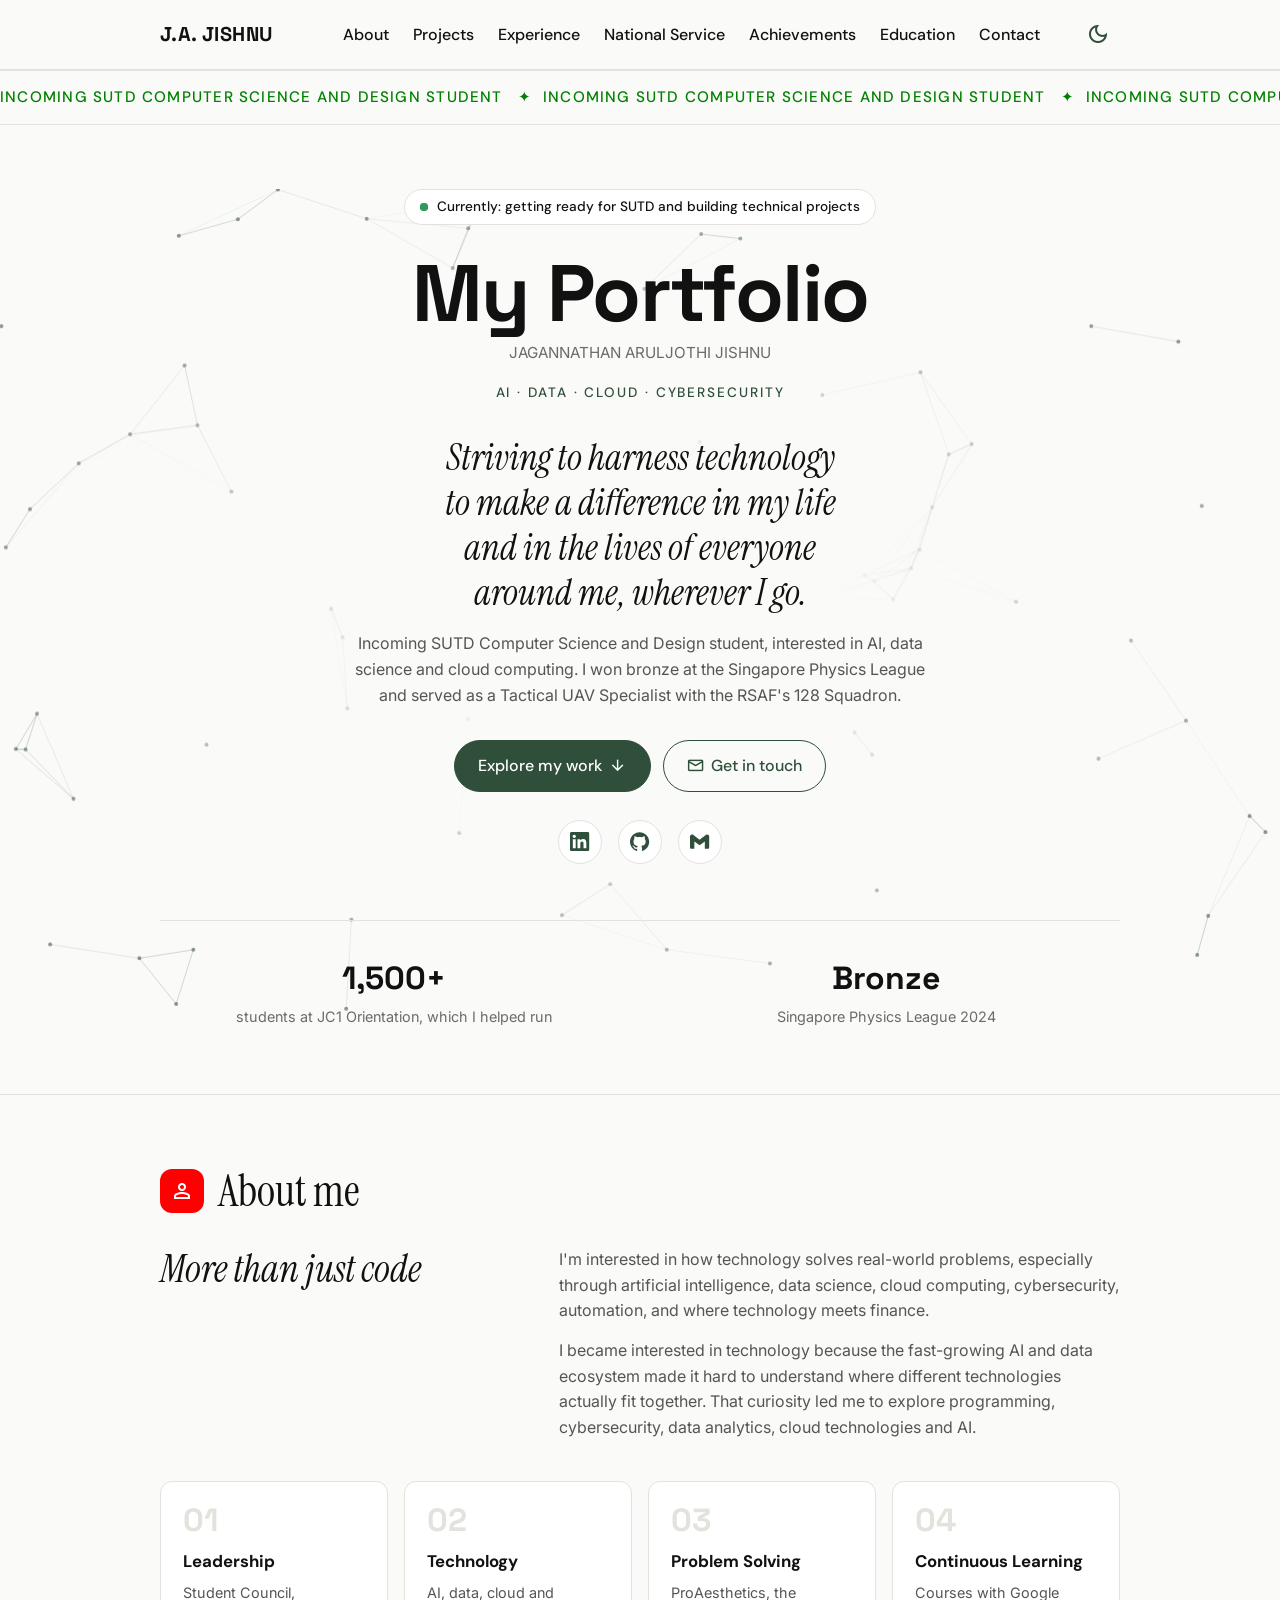
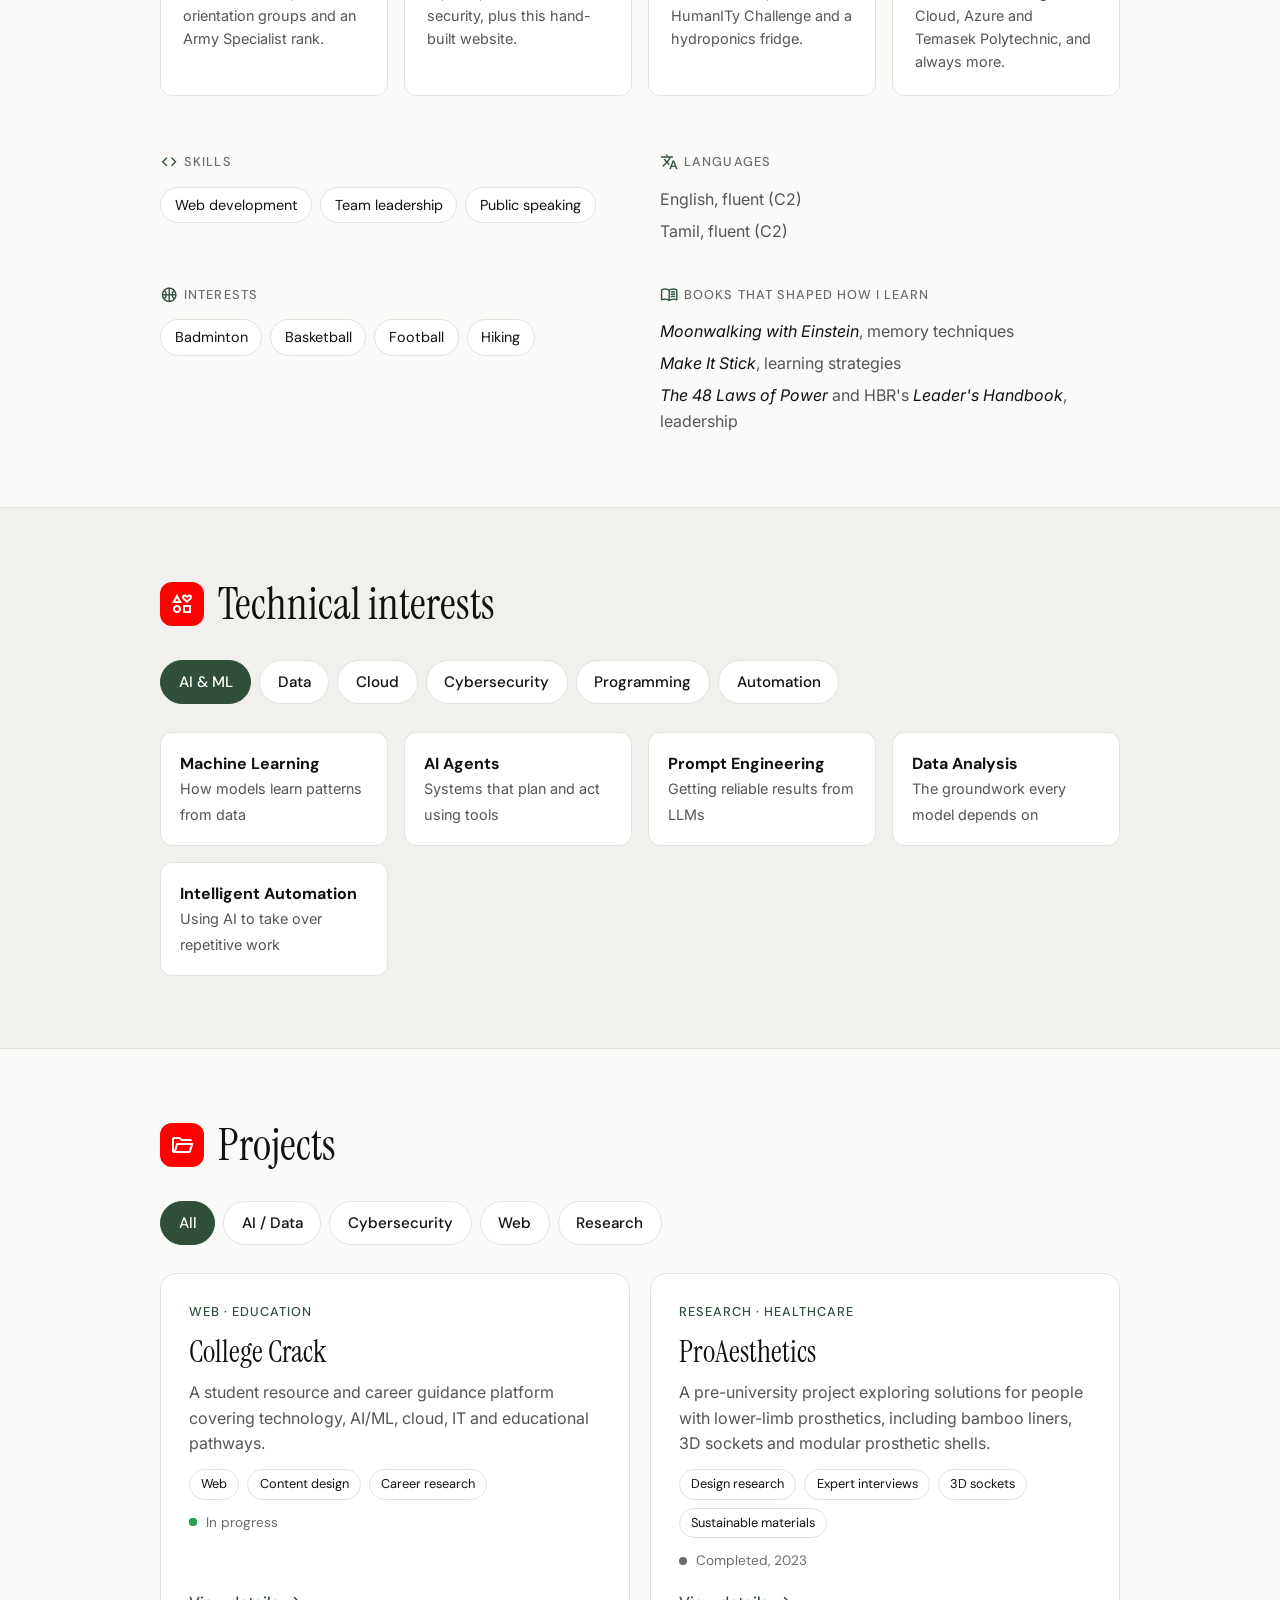
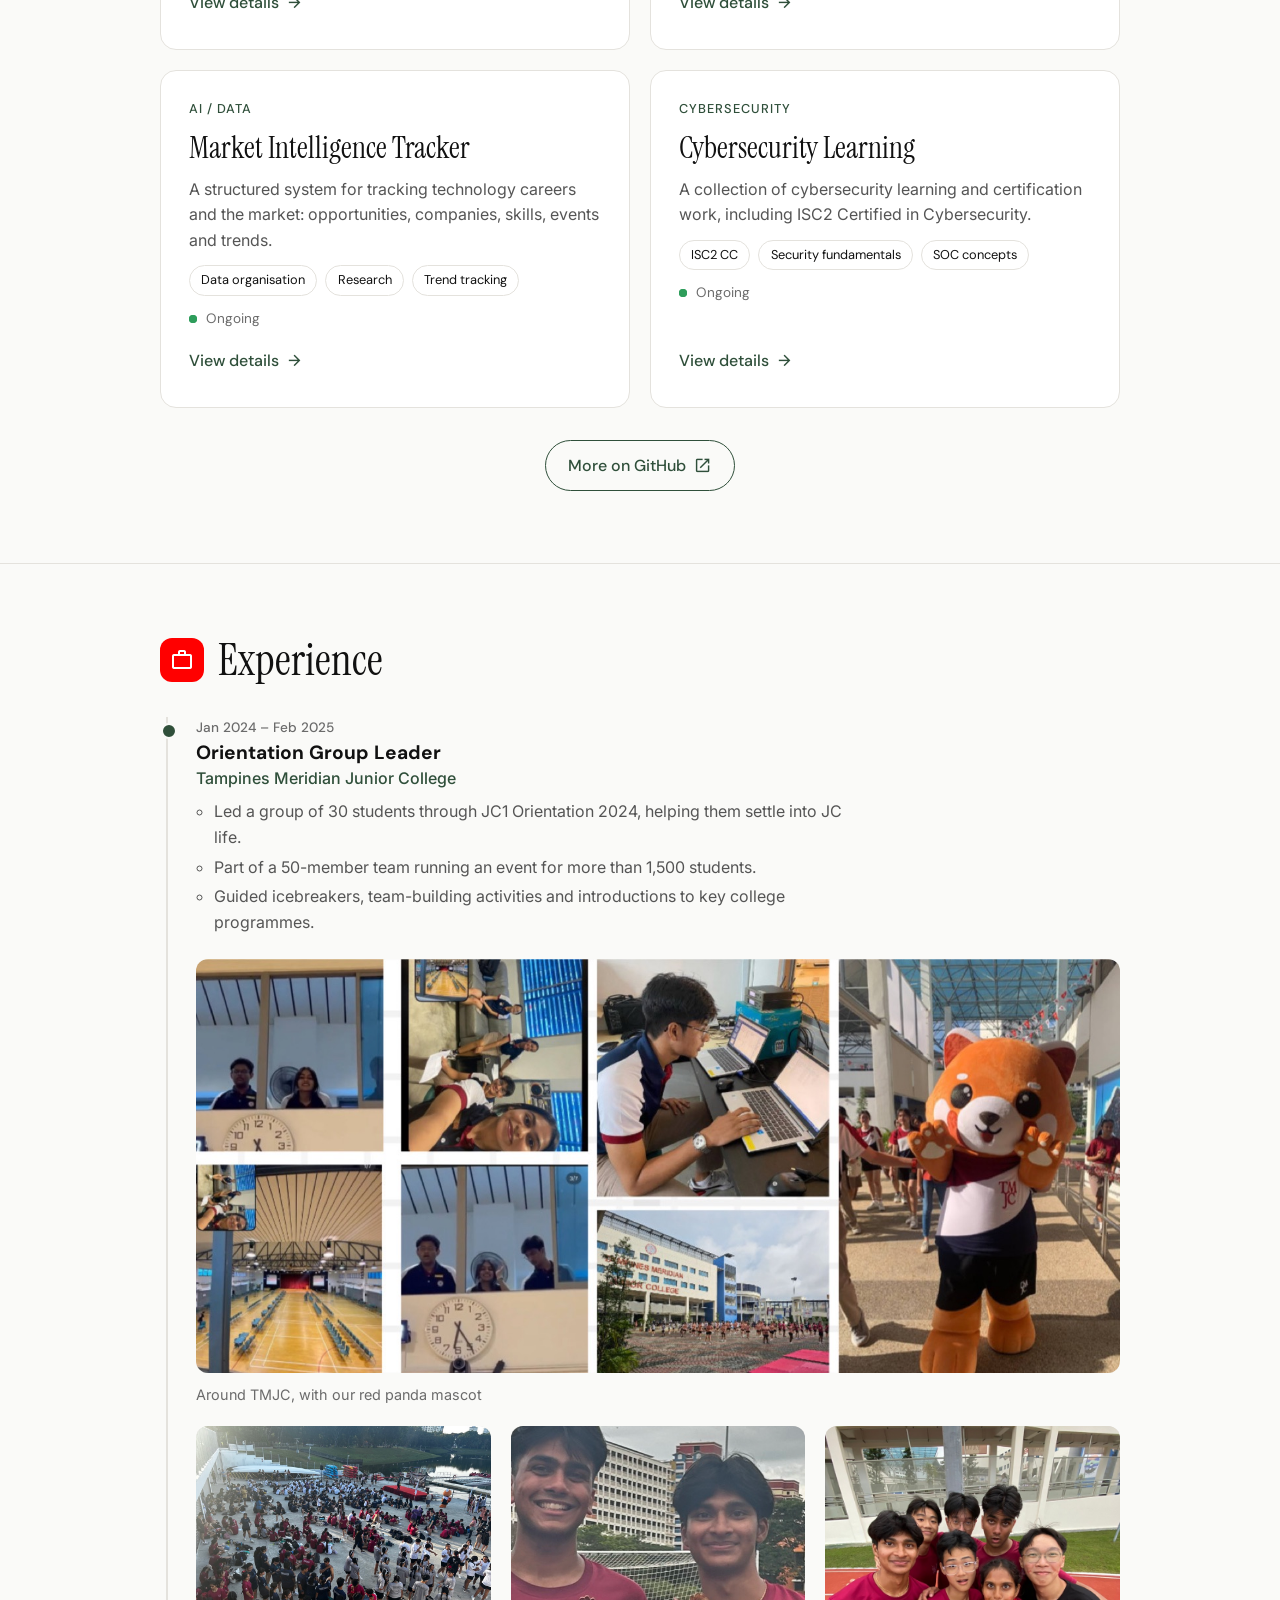
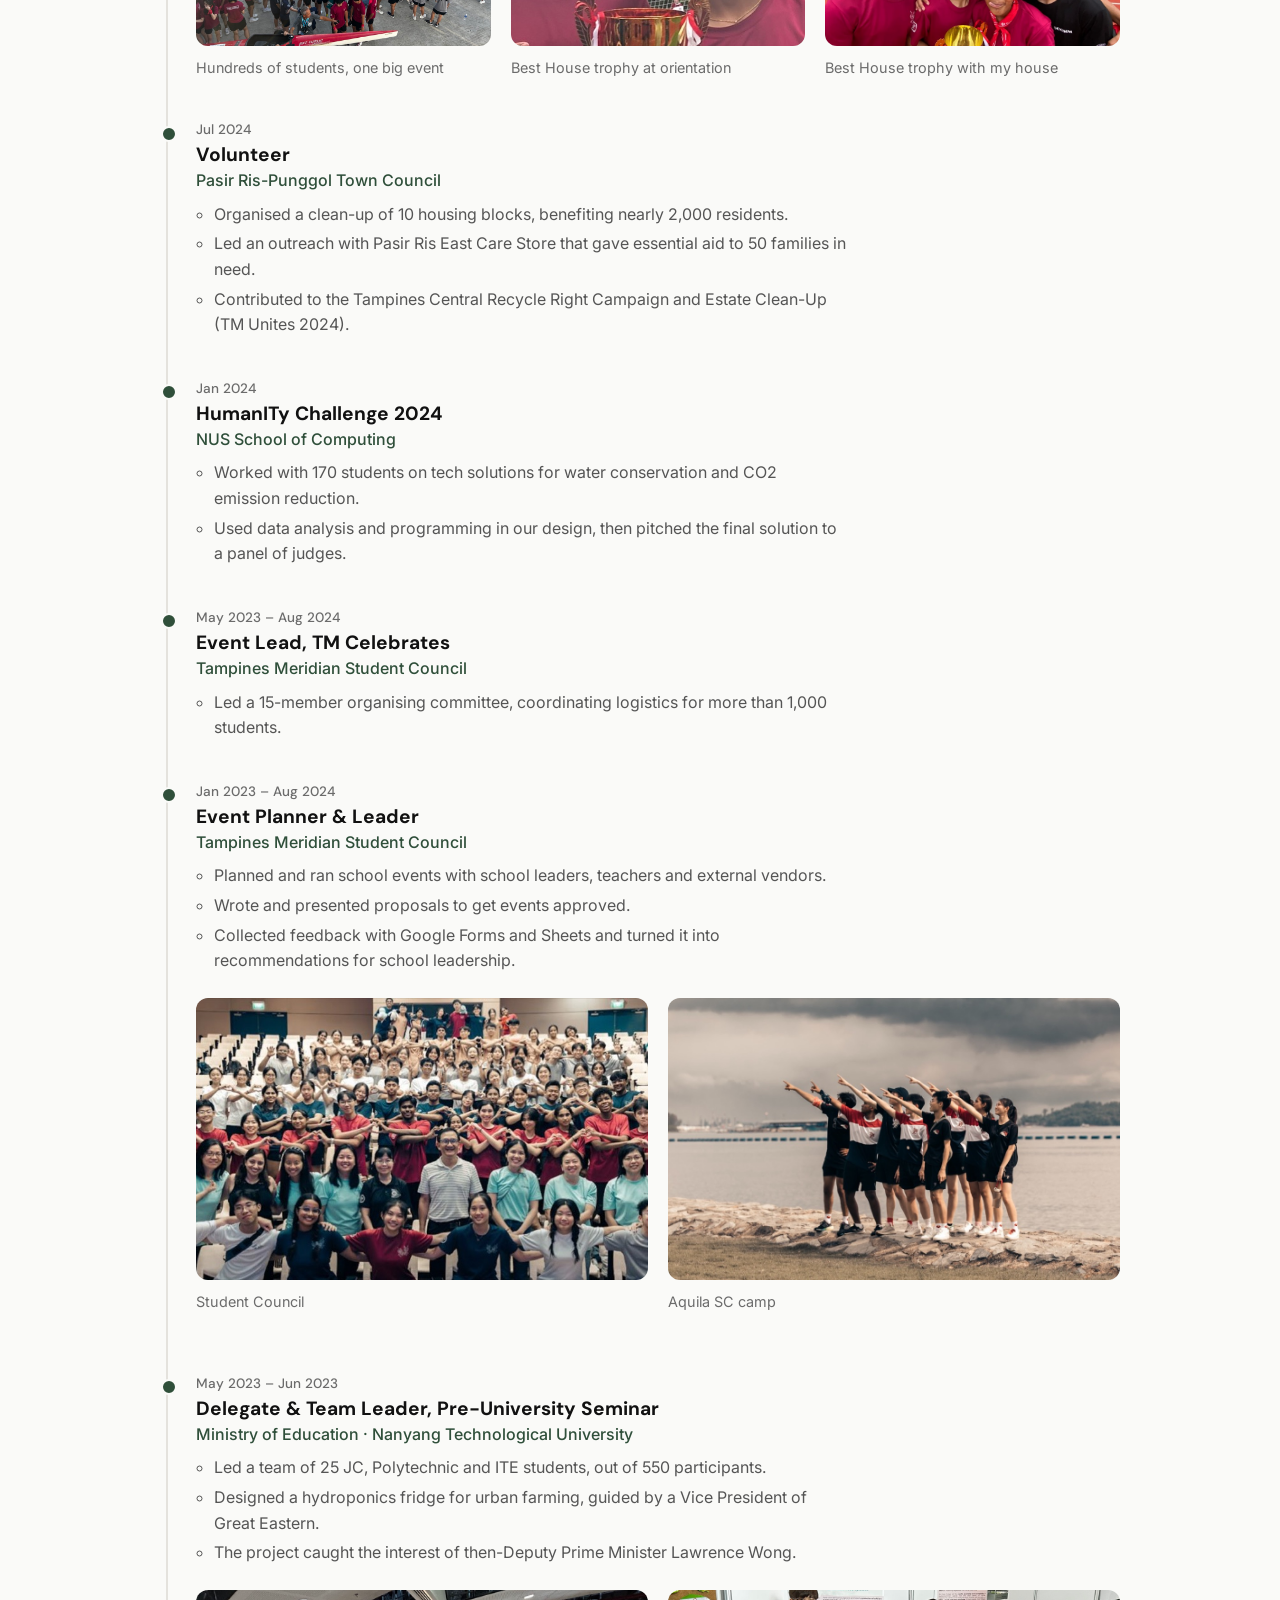
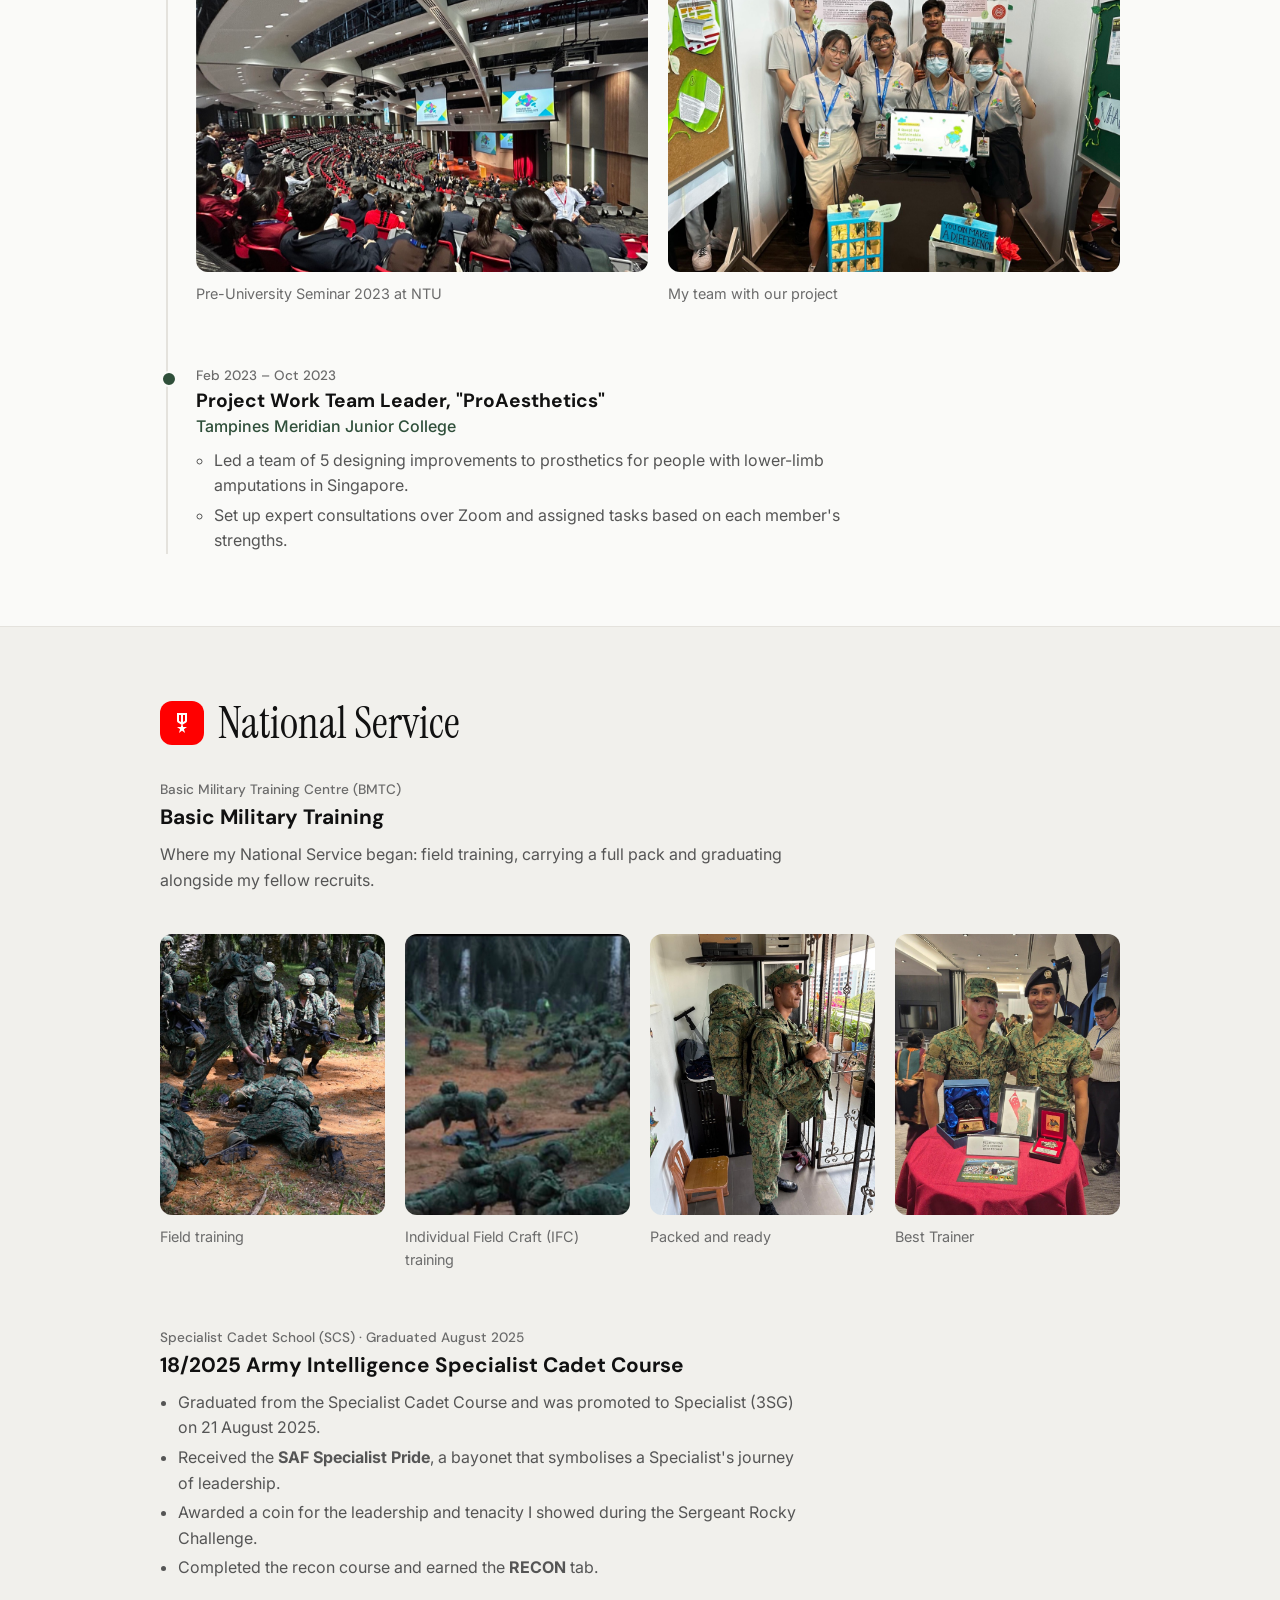
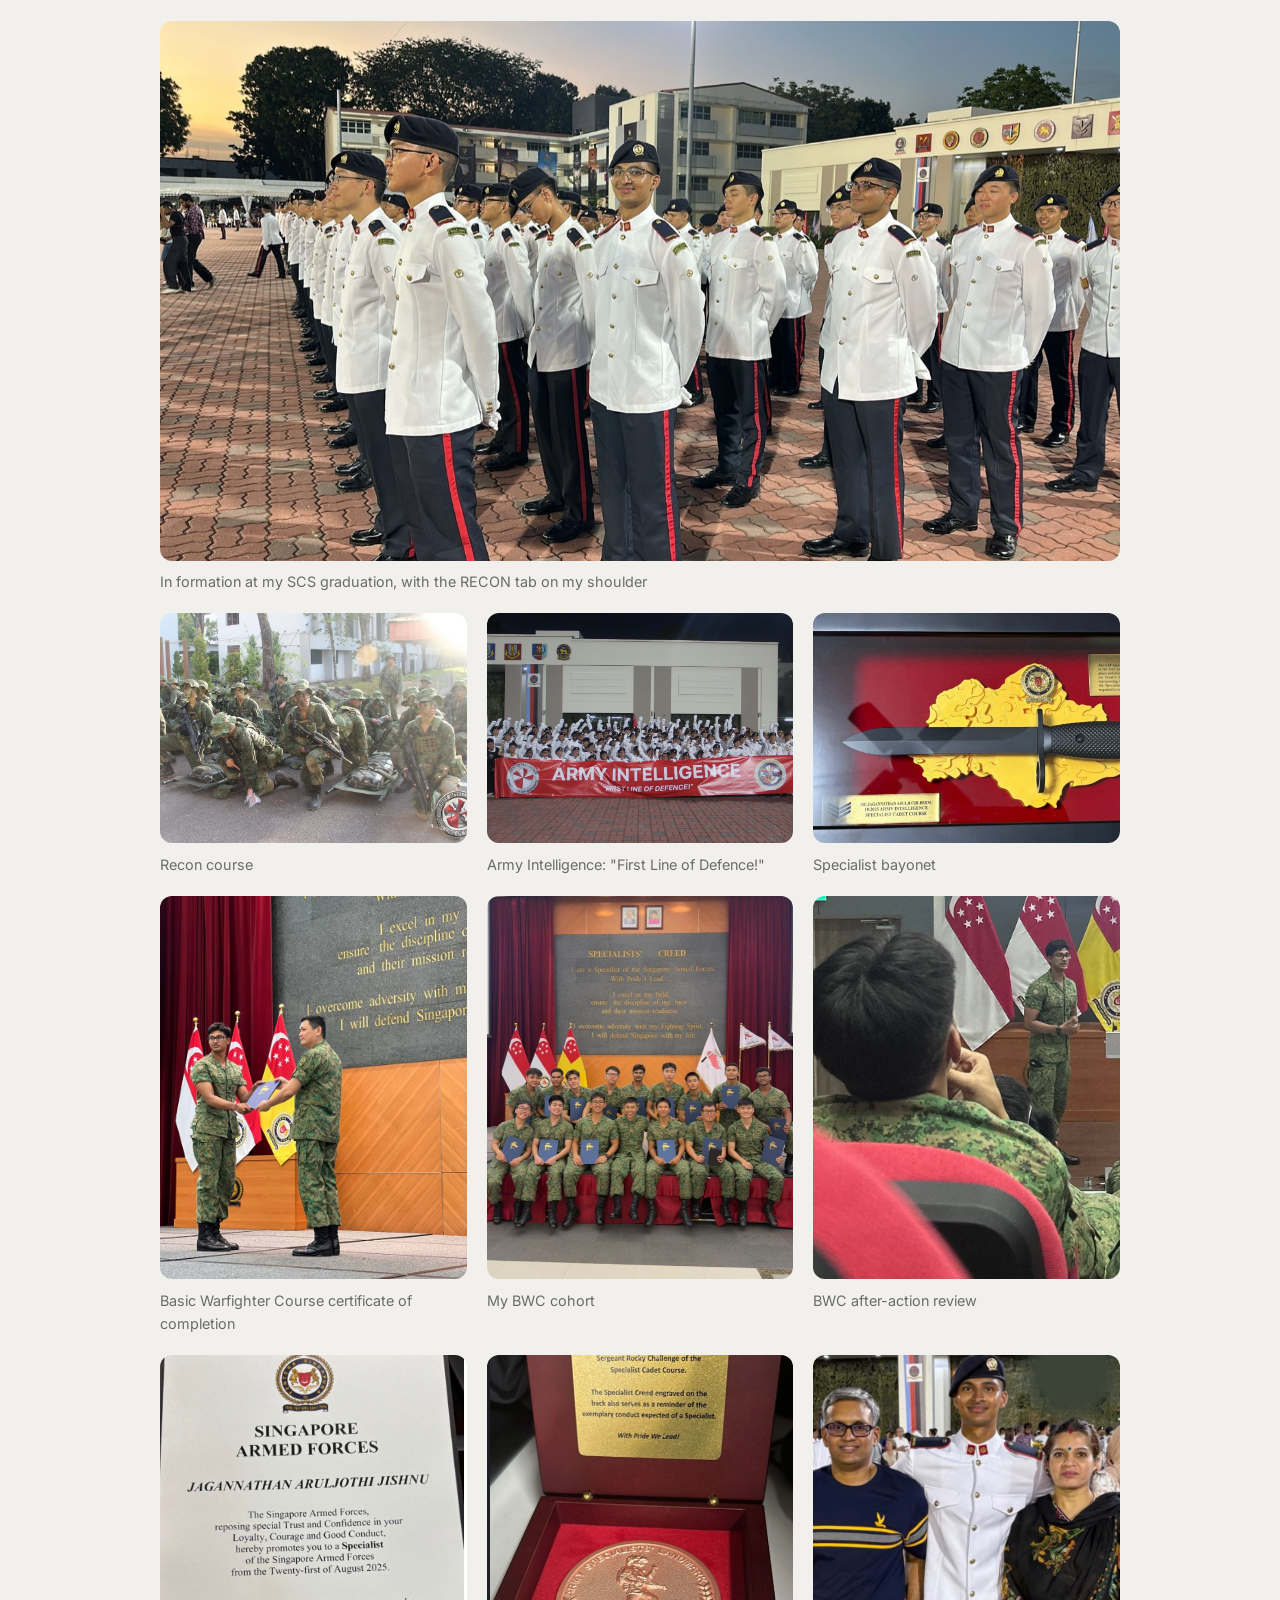
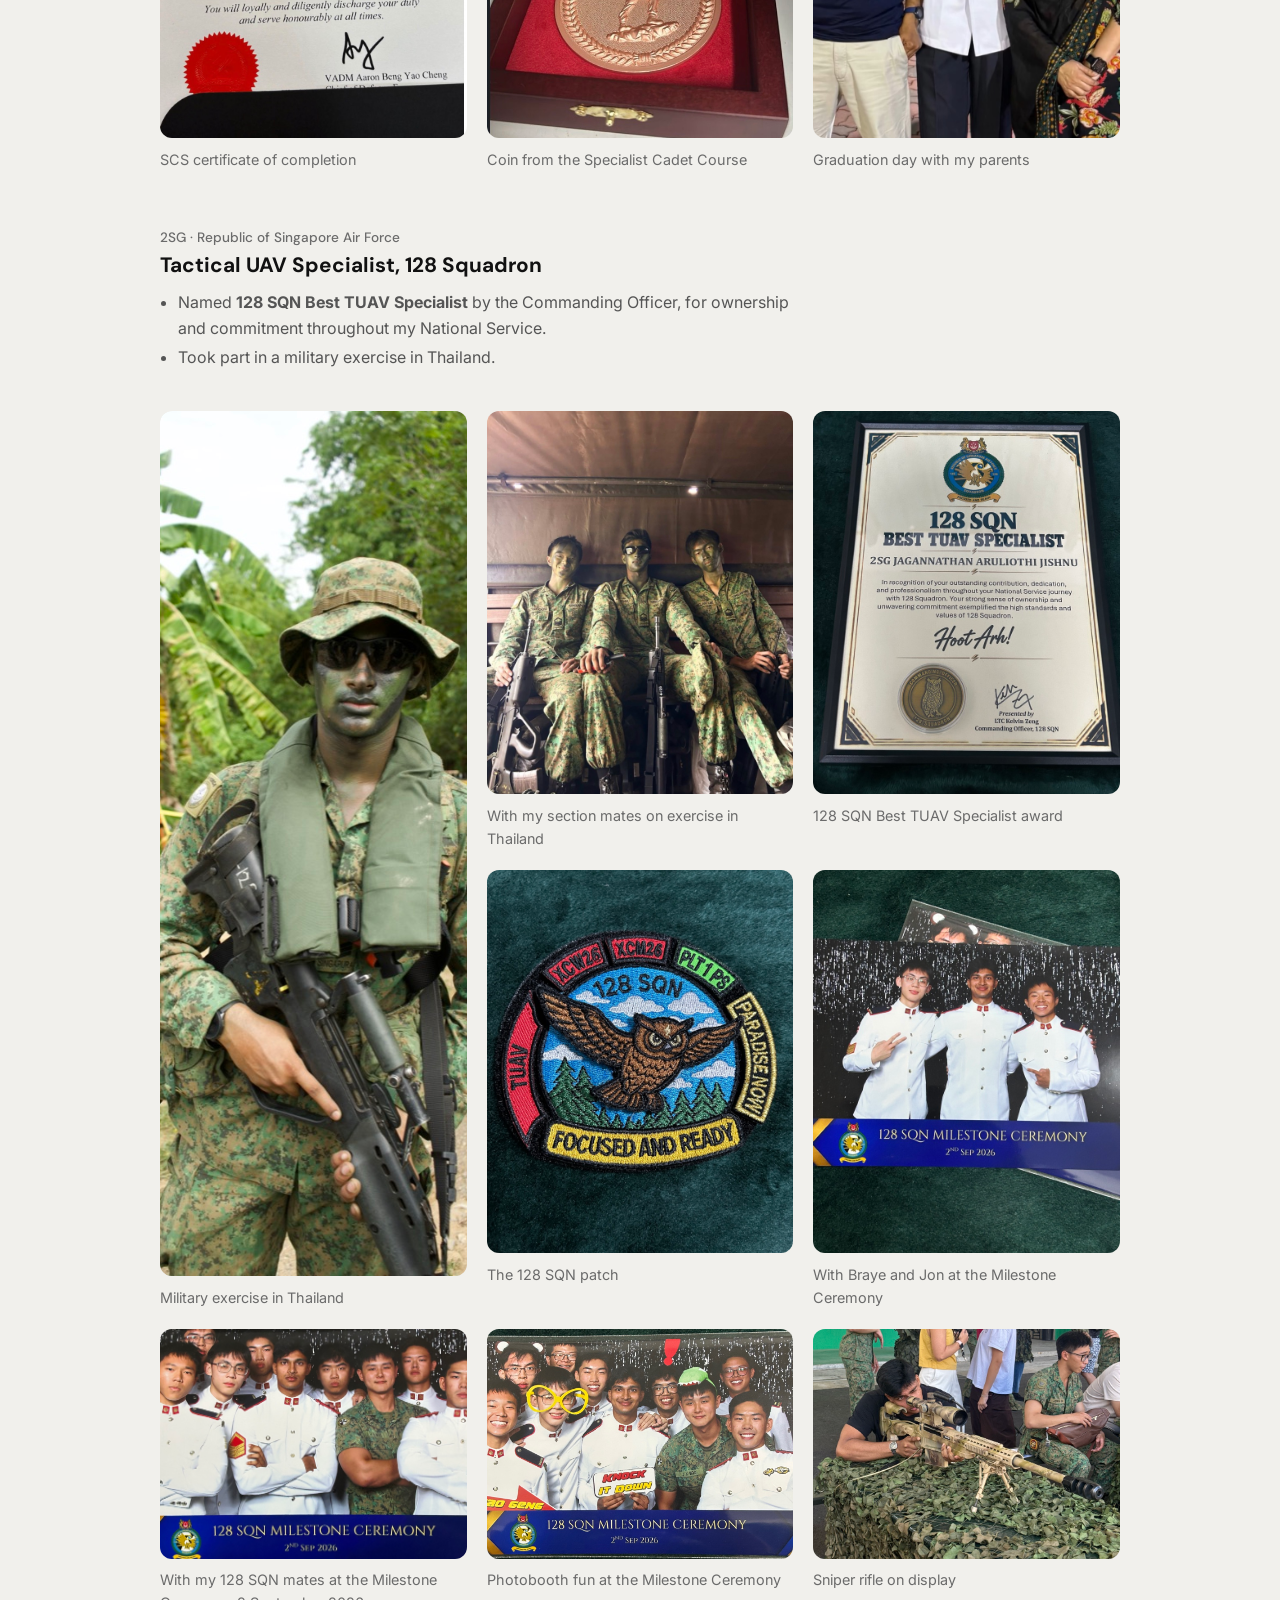
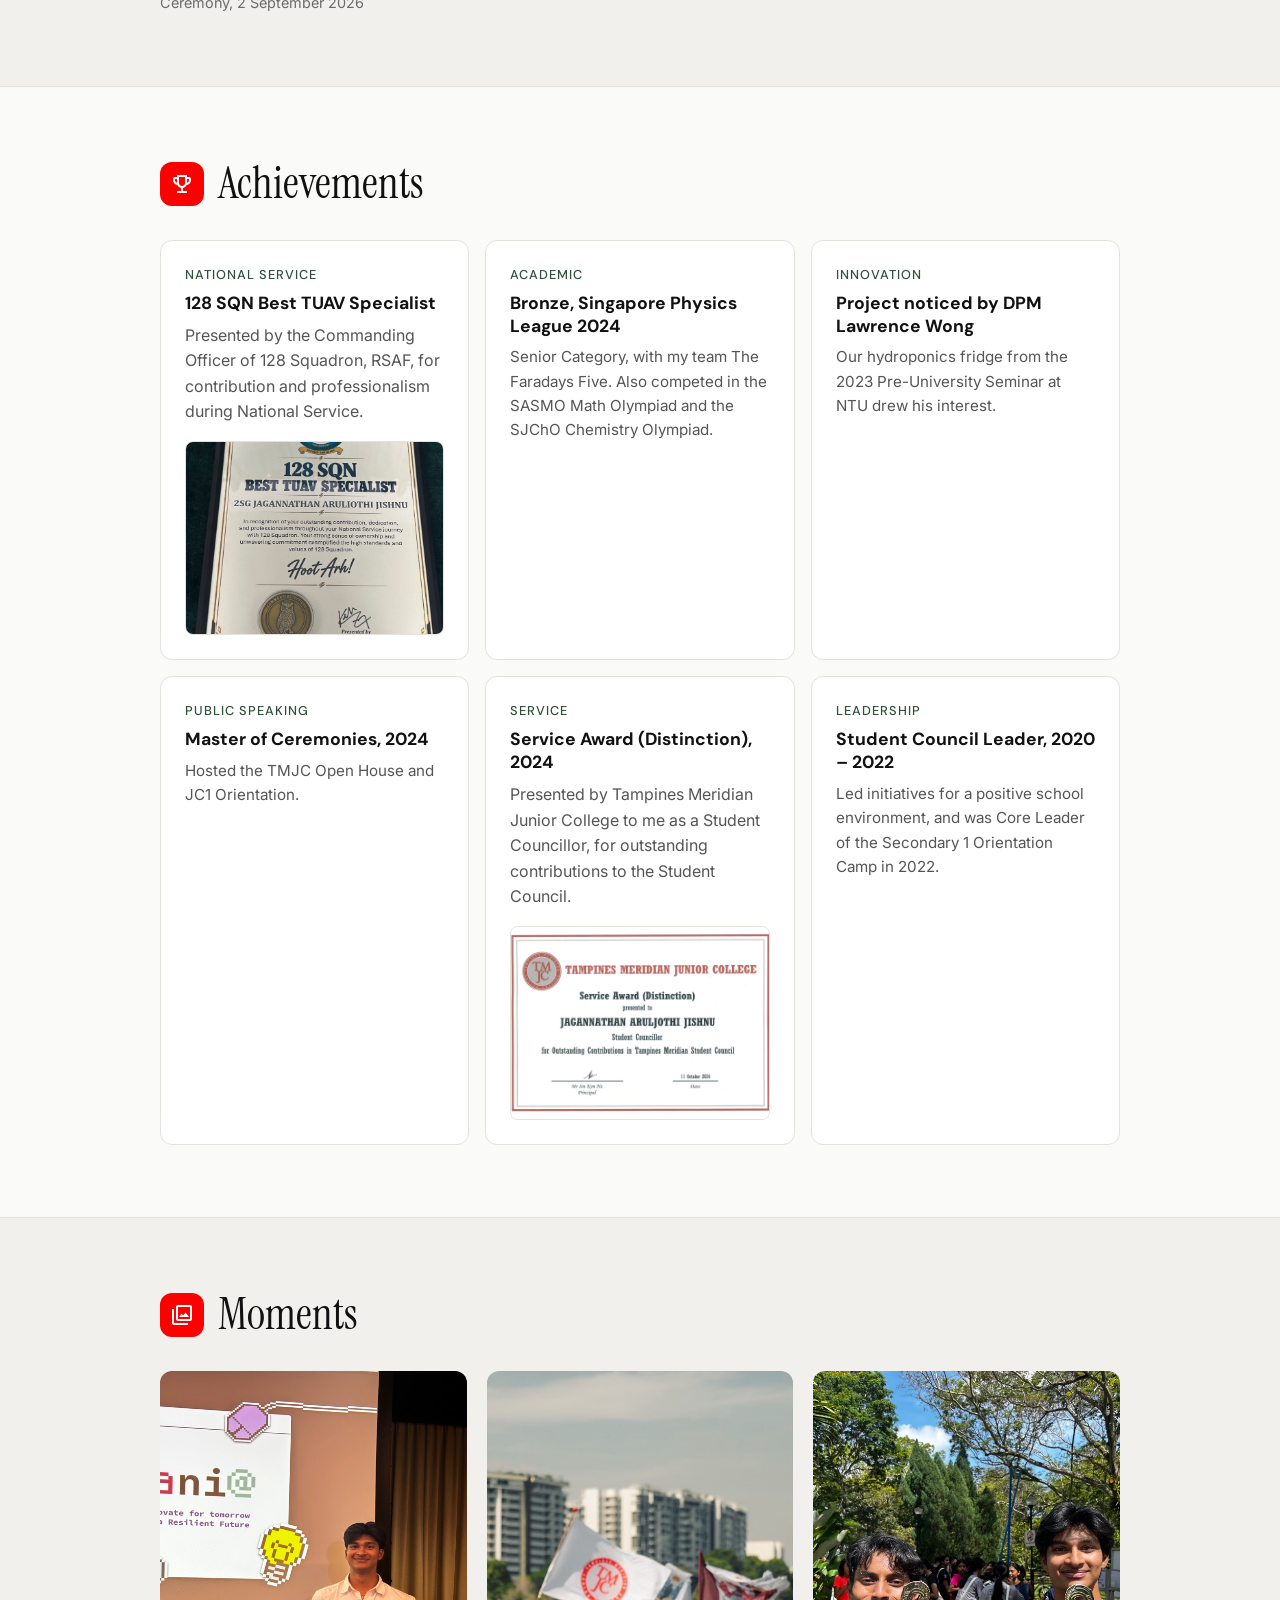
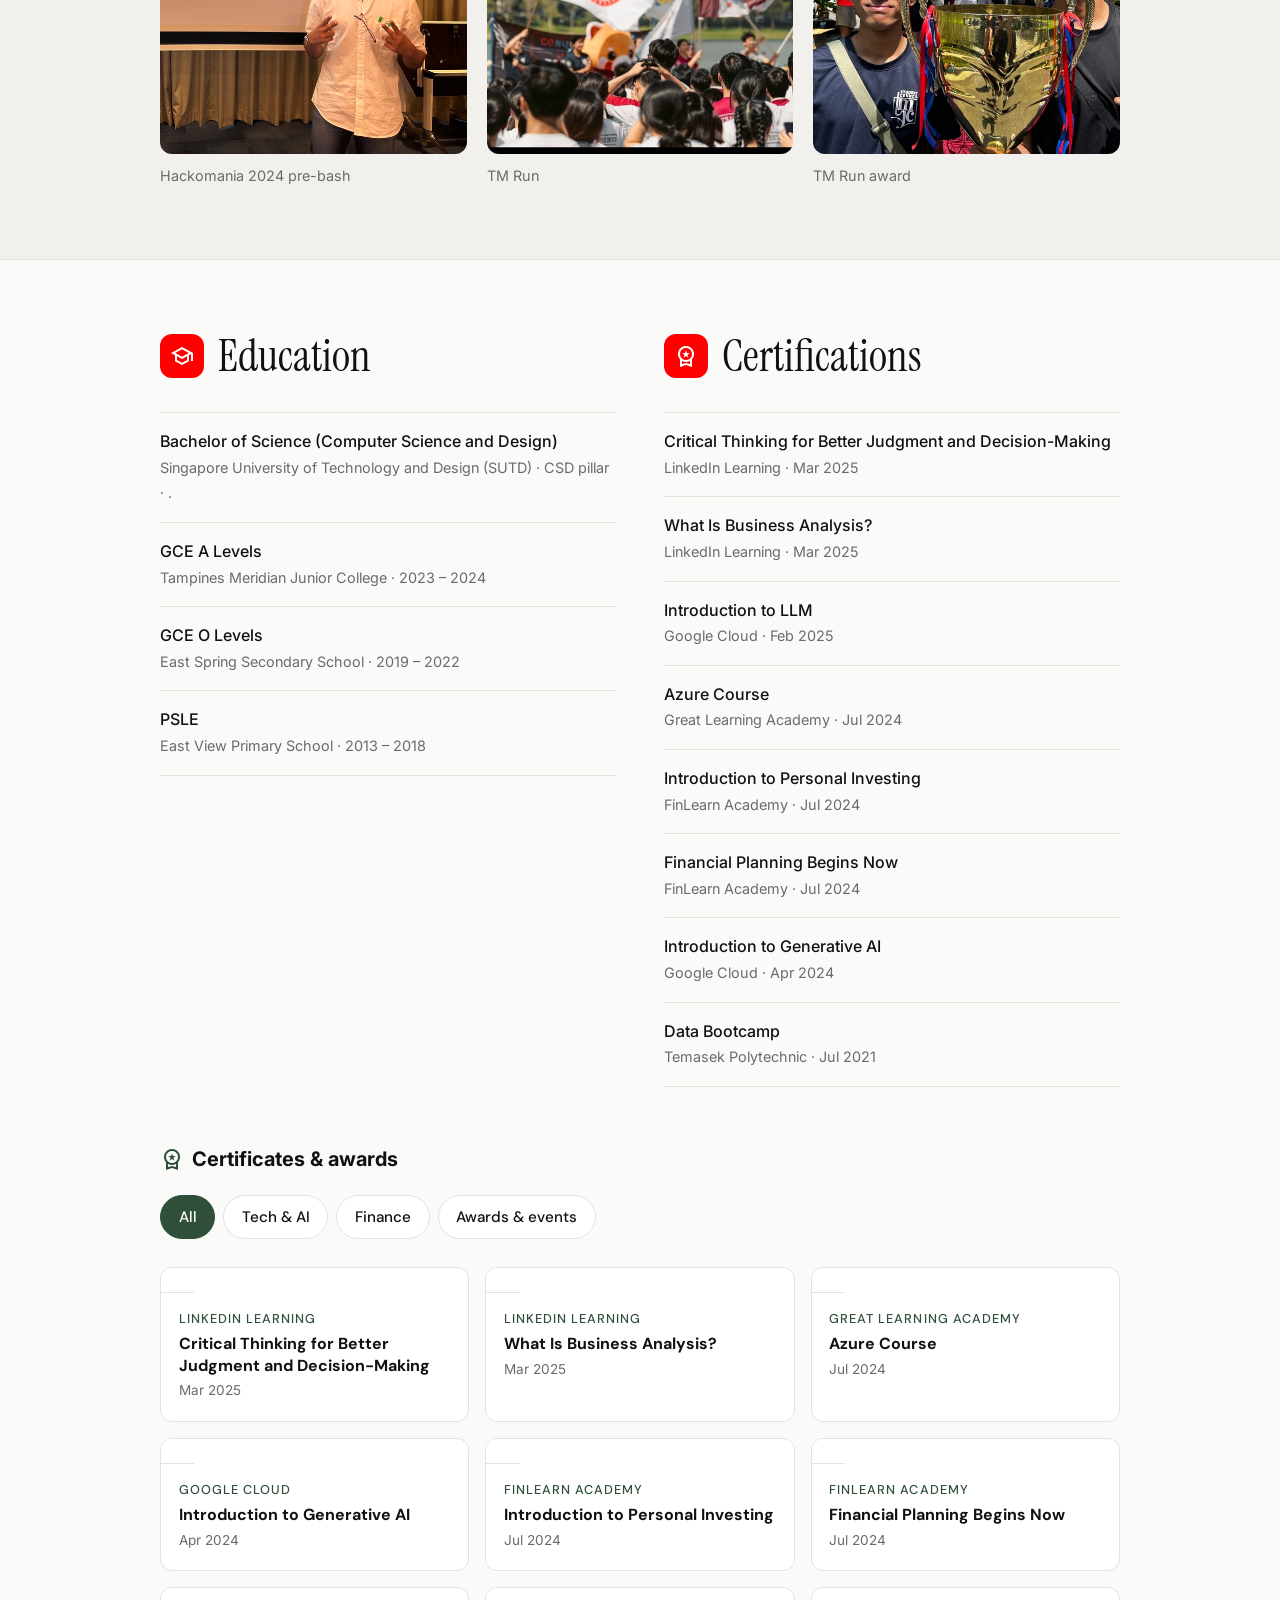
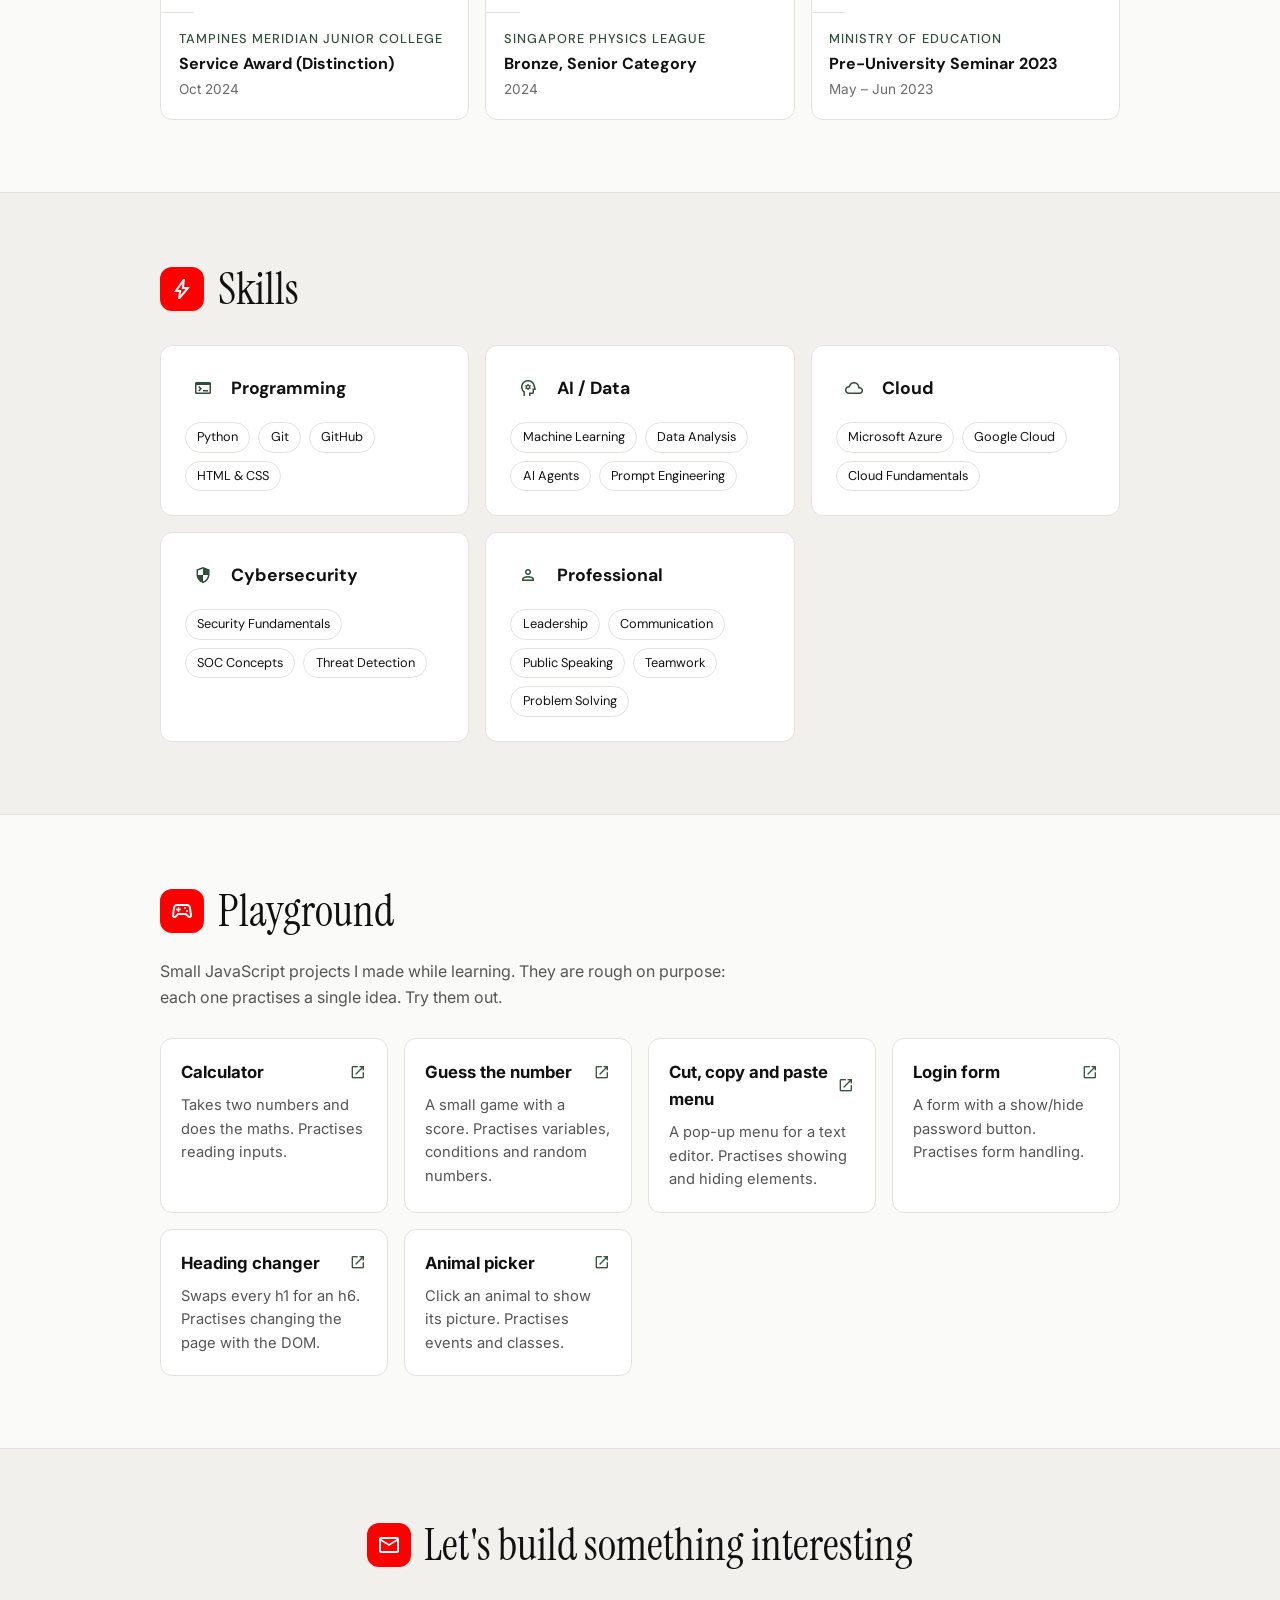
==== commit 803563b5: "Add certificate gallery, Service Award card, and trim sections - New "Certificates & awards" gallery" ====
--- a/index.html
+++ b/index.html
@@ -419,40 +419,6 @@
             </dialog>
         </section>
 
-        <!-- ========== How I approach problems ========== -->
-        <section id="approach" class="section section-alt">
-            <div class="container">
-                <h2 class="section-title"><span class="section-icon material-symbols-outlined" aria-hidden="true">route</span>How I approach problems</h2>
-
-                <ol class="process" data-stagger>
-                    <li class="process-step reveal">
-                        <span class="process-icon material-symbols-outlined" aria-hidden="true">lightbulb</span>
-                        <p class="process-number">01</p>
-                        <h3>Understand</h3>
-                        <p>Break the problem down and work out what actually matters.</p>
-                    </li>
-                    <li class="process-step reveal">
-                        <span class="process-icon material-symbols-outlined" aria-hidden="true">search</span>
-                        <p class="process-number">02</p>
-                        <h3>Research</h3>
-                        <p>Find the relevant information, the constraints, and people who know more than I do.</p>
-                    </li>
-                    <li class="process-step reveal">
-                        <span class="process-icon material-symbols-outlined" aria-hidden="true">build</span>
-                        <p class="process-number">03</p>
-                        <h3>Build</h3>
-                        <p>Create a practical solution, even if the first version is rough.</p>
-                    </li>
-                    <li class="process-step reveal">
-                        <span class="process-icon material-symbols-outlined" aria-hidden="true">autorenew</span>
-                        <p class="process-number">04</p>
-                        <h3>Iterate</h3>
-                        <p>Test it, learn from feedback, and improve.</p>
-                    </li>
-                </ol>
-            </div>
-        </section>
-
         <!-- ========== Experience ========== -->
         <section id="experience" class="section">
             <div class="container">
@@ -742,7 +708,6 @@
                         <p class="card-label">Academic</p>
                         <h3>Bronze, Singapore Physics League 2024</h3>
                         <p>Senior Category, with my team The Faradays Five. Also competed in the SASMO Math Olympiad and the SJChO Chemistry Olympiad.</p>
-                        <img class="card-photo" src="images/web/physics-league-cert.jpg" alt="Certificate awarding Jagannathan Aruljothi Jishnu, team The Faradays Five, Bronze in the Senior Category of the 4th Singapore Physics League 2024" loading="lazy">
                     </article>
 
                     <article class="card reveal">
@@ -755,6 +720,13 @@
                         <p class="card-label">Public speaking</p>
                         <h3>Master of Ceremonies, 2024</h3>
                         <p>Hosted the TMJC Open House and JC1 Orientation.</p>
+                    </article>
+
+                    <article class="card reveal">
+                        <p class="card-label">Service</p>
+                        <h3>Service Award (Distinction), 2024</h3>
+                        <p>Presented by Tampines Meridian Junior College to me as a Student Councillor, for outstanding contributions to the Student Council.</p>
+                        <img class="card-photo" src="images/web/cert-tmjc-service-award.jpg" alt="Tampines Meridian Junior College Service Award (Distinction) presented to Jagannathan Aruljothi Jishnu, Student Councillor, 11 October 2024" loading="lazy">
                     </article>
 
                     <article class="card reveal">
@@ -818,29 +790,161 @@
                         <h2 class="section-title"><span class="section-icon material-symbols-outlined" aria-hidden="true">workspace_premium</span>Certifications</h2>
                         <ul class="row-list">
                             <li>
+                                <span class="row-name">Critical Thinking for Better Judgment and Decision-Making</span>
+                                <span class="row-meta">LinkedIn Learning &middot; Mar 2025</span>
+                            </li>
+                            <li>
+                                <span class="row-name">What Is Business Analysis?</span>
+                                <span class="row-meta">LinkedIn Learning &middot; Mar 2025</span>
+                            </li>
+                            <li>
                                 <span class="row-name">Introduction to LLM</span>
                                 <span class="row-meta">Google Cloud &middot; Feb 2025</span>
                             </li>
                             <li>
                                 <span class="row-name">Azure Course</span>
-                                <span class="row-meta"> &middot; Jul 2024</span>
+                                <span class="row-meta">Great Learning Academy &middot; Jul 2024</span>
                             </li>
                             <li>
                                 <span class="row-name">Introduction to Personal Investing</span>
-                                <span class="row-meta">FinLearn Academy &middot; May 2024</span>
+                                <span class="row-meta">FinLearn Academy &middot; Jul 2024</span>
+                            </li>
+                            <li>
+                                <span class="row-name">Financial Planning Begins Now</span>
+                                <span class="row-meta">FinLearn Academy &middot; Jul 2024</span>
+                            </li>
+                            <li>
+                                <span class="row-name">Introduction to Generative AI</span>
+                                <span class="row-meta">Google Cloud &middot; Apr 2024</span>
                             </li>
                             <li>
                                 <span class="row-name">Data Bootcamp</span>
                                 <span class="row-meta">Temasek Polytechnic &middot; Jul 2021</span>
                             </li>
                         </ul>
-
-                        <figure class="cert-photo">
-                            <img src="images/web/azure-course-cert.jpg" alt="Great Learning Academy certificate of completion for the Azure Course, awarded to Jagannathan Aruljothi Jishnu in July 2024" loading="lazy">
-                            <figcaption>Azure Course certificate of completion</figcaption>
-                        </figure>
                     </div>
                 </div>
+
+                <!-- ---------- Certificate gallery ---------- -->
+                <!-- data-cert-category must match a button's data-cert-filter. Clicking a card opens the full certificate (script.js). -->
+                <div class="cert-gallery">
+                    <h3 class="cert-gallery-title"><span class="material-symbols-outlined" aria-hidden="true">workspace_premium</span>Certificates &amp; awards</h3>
+
+                    <div class="pill-group" aria-label="Filter certificates">
+                        <button class="pill-btn" type="button" data-cert-filter="all" aria-pressed="true">All</button>
+                        <button class="pill-btn" type="button" data-cert-filter="tech" aria-pressed="false">Tech &amp; AI</button>
+                        <button class="pill-btn" type="button" data-cert-filter="finance" aria-pressed="false">Finance</button>
+                        <button class="pill-btn" type="button" data-cert-filter="awards" aria-pressed="false">Awards &amp; events</button>
+                    </div>
+
+                    <ul class="cert-grid">
+                    <li class="cert-card" data-cert-category="tech">
+                        <button class="cert-open" type="button" aria-haspopup="dialog">
+                            <span class="cert-thumb"><img src="images/web/cert-critical-thinking.jpg" alt="LinkedIn Learning certificate of completion for Critical Thinking for Better Judgment and Decision-Making, completed by J.A. Jishnu on 13 March 2025" loading="lazy"></span>
+                            <span class="cert-info">
+                                <span class="card-label">LinkedIn Learning</span>
+                                <span class="cert-title">Critical Thinking for Better Judgment and Decision-Making</span>
+                                <span class="cert-date">Mar 2025</span>
+                            </span>
+                        </button>
+                    </li>
+                    <li class="cert-card" data-cert-category="tech">
+                        <button class="cert-open" type="button" aria-haspopup="dialog">
+                            <span class="cert-thumb"><img src="images/web/cert-business-analysis.jpg" alt="LinkedIn Learning certificate of completion for What Is Business Analysis?, completed by J.A. Jishnu on 13 March 2025" loading="lazy"></span>
+                            <span class="cert-info">
+                                <span class="card-label">LinkedIn Learning</span>
+                                <span class="cert-title">What Is Business Analysis?</span>
+                                <span class="cert-date">Mar 2025</span>
+                            </span>
+                        </button>
+                    </li>
+                    <li class="cert-card" data-cert-category="tech">
+                        <button class="cert-open" type="button" aria-haspopup="dialog">
+                            <span class="cert-thumb"><img src="images/web/azure-course-cert.jpg" alt="Great Learning Academy certificate of completion for the Azure Course, awarded to Jagannathan Aruljothi Jishnu in July 2024" loading="lazy"></span>
+                            <span class="cert-info">
+                                <span class="card-label">Great Learning Academy</span>
+                                <span class="cert-title">Azure Course</span>
+                                <span class="cert-date">Jul 2024</span>
+                            </span>
+                        </button>
+                    </li>
+                    <li class="cert-card" data-cert-category="tech">
+                        <button class="cert-open" type="button" aria-haspopup="dialog">
+                            <span class="cert-thumb"><img src="images/web/cert-google-genai.jpg" alt="Google Cloud completion badge for Introduction to Generative AI, earned in April 2024" loading="lazy"></span>
+                            <span class="cert-info">
+                                <span class="card-label">Google Cloud</span>
+                                <span class="cert-title">Introduction to Generative AI</span>
+                                <span class="cert-date">Apr 2024</span>
+                            </span>
+                        </button>
+                    </li>
+                    <li class="cert-card" data-cert-category="finance">
+                        <button class="cert-open" type="button" aria-haspopup="dialog">
+                            <span class="cert-thumb"><img src="images/web/cert-finlearn-investing.jpg" alt="FinLearn Academy certificate of completion for Introduction to Personal Investing, awarded to Jagannathan Aruljothi Jishnu on 7 July 2024" loading="lazy"></span>
+                            <span class="cert-info">
+                                <span class="card-label">FinLearn Academy</span>
+                                <span class="cert-title">Introduction to Personal Investing</span>
+                                <span class="cert-date">Jul 2024</span>
+                            </span>
+                        </button>
+                    </li>
+                    <li class="cert-card" data-cert-category="finance">
+                        <button class="cert-open" type="button" aria-haspopup="dialog">
+                            <span class="cert-thumb"><img src="images/web/cert-finlearn-planning.jpg" alt="FinLearn Academy certificate of completion for Financial Planning Begins Now, awarded to Jagannathan Aruljothi Jishnu on 7 July 2024" loading="lazy"></span>
+                            <span class="cert-info">
+                                <span class="card-label">FinLearn Academy</span>
+                                <span class="cert-title">Financial Planning Begins Now</span>
+                                <span class="cert-date">Jul 2024</span>
+                            </span>
+                        </button>
+                    </li>
+                    <li class="cert-card" data-cert-category="awards">
+                        <button class="cert-open" type="button" aria-haspopup="dialog">
+                            <span class="cert-thumb"><img src="images/web/cert-tmjc-service-award.jpg" alt="Tampines Meridian Junior College Service Award (Distinction) presented to Jagannathan Aruljothi Jishnu, Student Councillor, for outstanding contributions in the Student Council, 11 October 2024" loading="lazy"></span>
+                            <span class="cert-info">
+                                <span class="card-label">Tampines Meridian Junior College</span>
+                                <span class="cert-title">Service Award (Distinction)</span>
+                                <span class="cert-date">Oct 2024</span>
+                            </span>
+                        </button>
+                    </li>
+                    <li class="cert-card" data-cert-category="awards">
+                        <button class="cert-open" type="button" aria-haspopup="dialog">
+                            <span class="cert-thumb"><img src="images/web/physics-league-cert.jpg" alt="Certificate awarding Jagannathan Aruljothi Jishnu, team The Faradays Five, Bronze in the Senior Category of the 4th Singapore Physics League 2024" loading="lazy"></span>
+                            <span class="cert-info">
+                                <span class="card-label">Singapore Physics League</span>
+                                <span class="cert-title">Bronze, Senior Category</span>
+                                <span class="cert-date">2024</span>
+                            </span>
+                        </button>
+                    </li>
+                    <li class="cert-card" data-cert-category="awards">
+                        <button class="cert-open" type="button" aria-haspopup="dialog">
+                            <span class="cert-thumb"><img src="images/web/cert-pre-u-seminar.jpg" alt="Certificate of participation presented to Jagannathan Aruljothi Jishnu for the Pre-University Seminar, 29 May to 1 June 2023" loading="lazy"></span>
+                            <span class="cert-info">
+                                <span class="card-label">Ministry of Education</span>
+                                <span class="cert-title">Pre-University Seminar 2023</span>
+                                <span class="cert-date">May – Jun 2023</span>
+                            </span>
+                        </button>
+                    </li>
+                    </ul>
+                </div>
+
+                <!-- Full-size certificate pop-up -->
+                <dialog class="project-modal cert-modal" id="cert-modal" aria-labelledby="cert-modal-title">
+                    <button class="modal-close" type="button" aria-label="Close">
+                        <span class="material-symbols-outlined" aria-hidden="true">close</span>
+                    </button>
+                    <figure class="cert-modal-body">
+                        <img src="" alt="">
+                        <figcaption>
+                            <span class="card-label" id="cert-modal-issuer"></span>
+                            <span class="cert-title" id="cert-modal-title"></span>
+                            <span class="cert-date" id="cert-modal-date"></span>
+                        </figcaption>
+                    </figure>
+                </dialog>
             </div>
         </section>
 
@@ -912,42 +1016,6 @@
                     <li class="reveal"><a class="playground-card" href="javascript/index.html"><h3>Login form<span class="material-symbols-outlined" aria-hidden="true">open_in_new</span></h3><p>A form with a show/hide password button. Practises form handling.</p></a></li>
                     <li class="reveal"><a class="playground-card" href="javascript%20programming/h1%20to%20h6%20button.html"><h3>Heading changer<span class="material-symbols-outlined" aria-hidden="true">open_in_new</span></h3><p>Swaps every h1 for an h6. Practises changing the page with the DOM.</p></a></li>
                     <li class="reveal"><a class="playground-card" href="javascript%20programming/animals%20task.html"><h3>Animal picker<span class="material-symbols-outlined" aria-hidden="true">open_in_new</span></h3><p>Click an animal to show its picture. Practises events and classes.</p></a></li>
-                </ul>
-            </div>
-        </section>
-
-        <!-- ========== Currently building (dashboard) ========== -->
-        <!-- Update the "Last updated" line whenever you change these cards -->
-        <section id="focus" class="section section-dark">
-            <div class="container">
-                <h2 class="section-title"><span class="section-icon material-symbols-outlined" aria-hidden="true">rocket_launch</span>Currently building</h2>
-                <p class="dashboard-updated">Last updated October 2026</p>
-
-                <ul class="focus-grid" data-stagger>
-                    <li class="focus-card reveal">
-                        <p class="focus-top"><span>Focus 01</span><span class="focus-live"><span class="status-dot" aria-hidden="true"></span>Active</span></p>
-                        <h3><span class="material-symbols-outlined" aria-hidden="true">smart_toy</span>AI &amp; Automation</h3>
-                        <p>Exploring AI agents, automation and practical AI applications.</p>
-                        <p class="focus-meta">Stage: exploring</p>
-                    </li>
-                    <li class="focus-card reveal">
-                        <p class="focus-top"><span>Focus 02</span><span class="focus-live"><span class="status-dot" aria-hidden="true"></span>Active</span></p>
-                        <h3><span class="material-symbols-outlined" aria-hidden="true">code</span>Technical Foundation</h3>
-                        <p>Strengthening Python, GitHub, cloud and data skills.</p>
-                        <p class="focus-meta">Stage: learning by building</p>
-                    </li>
-                    <li class="focus-card reveal">
-                        <p class="focus-top"><span>Focus 03</span><span class="focus-live"><span class="status-dot" aria-hidden="true"></span>Active</span></p>
-                        <h3><span class="material-symbols-outlined" aria-hidden="true">database</span>Career Intelligence</h3>
-                        <p>Tracking technology companies, roles, skills, events and industry trends.</p>
-                        <p class="focus-meta">Stage: tracking weekly</p>
-                    </li>
-                    <li class="focus-card reveal">
-                        <p class="focus-top"><span>Focus 04</span><span class="focus-live"><span class="status-dot" aria-hidden="true"></span>Active</span></p>
-                        <h3><span class="material-symbols-outlined" aria-hidden="true">school</span>University Preparation</h3>
-                        <p>Getting ready to start Computer Science and Design at SUTD.</p>
-                        <p class="focus-meta">Stage: preparing</p>
-                    </li>
                 </ul>
             </div>
         </section>
--- a/file.css
+++ b/file.css
@@ -2092,3 +2092,134 @@
   .navbar { column-gap: 1.25rem; flex-wrap: nowrap; }
   .nav-items { gap: 1.5rem; }
 }
+
+/*--------------- Certificate gallery ---------------*/
+.cert-gallery {
+  margin-top: 3.5rem;
+}
+
+.cert-gallery-title {
+  display: flex;
+  align-items: center;
+  gap: 0.5rem;
+  margin-bottom: 1.25rem;
+  font-size: 1.25rem;
+  color: var(--clr-text-primary);
+}
+
+.cert-gallery-title .material-symbols-outlined {
+  color: var(--clr-accent);
+}
+
+.cert-grid {
+  display: grid;
+  grid-template-columns: repeat(auto-fill, minmax(min(230px, 100%), 1fr));
+  gap: 1rem;
+  list-style: none;
+}
+
+.cert-open {
+  display: flex;
+  flex-direction: column;
+  width: 100%;
+  height: 100%;
+  padding: 0;
+  font: inherit;
+  text-align: left;
+  color: inherit;
+  background-color: var(--clr-card);
+  border: 1px solid var(--clr-border);
+  border-radius: 12px;
+  overflow: hidden;
+  cursor: zoom-in;
+  transition: transform 0.2s, border-color 0.2s, box-shadow 0.2s;
+}
+
+.cert-open:hover {
+  border-color: var(--clr-accent);
+  transform: translateY(-3px);
+  box-shadow: 0 14px 28px -18px rgba(0, 0, 0, 0.35);
+}
+
+/* Certificates are white paper, so the frame stays white in dark mode too */
+.cert-thumb {
+  display: grid;
+  place-items: center;
+  aspect-ratio: 4 / 3;
+  min-height: 0; /* stops a tall certificate stretching its frame past 4:3 */
+  overflow: hidden;
+  padding: 0.75rem;
+  background-color: #FFFFFF;
+  border-bottom: 1px solid var(--clr-border);
+}
+
+.cert-thumb {
+  position: relative;
+}
+
+.cert-thumb img {
+  position: absolute;
+  inset: 0.75rem;
+  width: calc(100% - 1.5rem);
+  height: calc(100% - 1.5rem);
+  object-fit: contain;
+  transition: transform 0.3s ease;
+}
+
+.cert-open:hover .cert-thumb img {
+  transform: scale(1.04);
+}
+
+.cert-info {
+  display: flex;
+  flex-direction: column;
+  gap: 0.25rem;
+  padding: 1rem 1.1rem 1.15rem;
+}
+
+.cert-title {
+  display: block;
+  font-family: var(--ff-secondary);
+  font-weight: 700;
+  line-height: 1.35;
+  color: var(--clr-text-primary);
+}
+
+.cert-date {
+  display: block;
+  font-size: 0.85rem;
+  color: var(--clr-text-muted);
+}
+
+.cert-card[hidden] {
+  display: none;
+}
+
+/* Pop-up showing one certificate at full size */
+.cert-modal {
+  width: min(920px, calc(100% - 2rem));
+}
+
+.cert-modal-body {
+  padding: 1rem 1.5rem 1.5rem;
+}
+
+.cert-modal-body img {
+  display: block;
+  width: 100%;
+  max-height: 72dvh;
+  object-fit: contain;
+  background-color: #FFFFFF;
+  border-radius: 8px;
+}
+
+.cert-modal-body figcaption {
+  display: flex;
+  flex-direction: column;
+  gap: 0.2rem;
+  margin-top: 1rem;
+}
+
+html:has(.cert-modal[open]) {
+  overflow: hidden;
+}
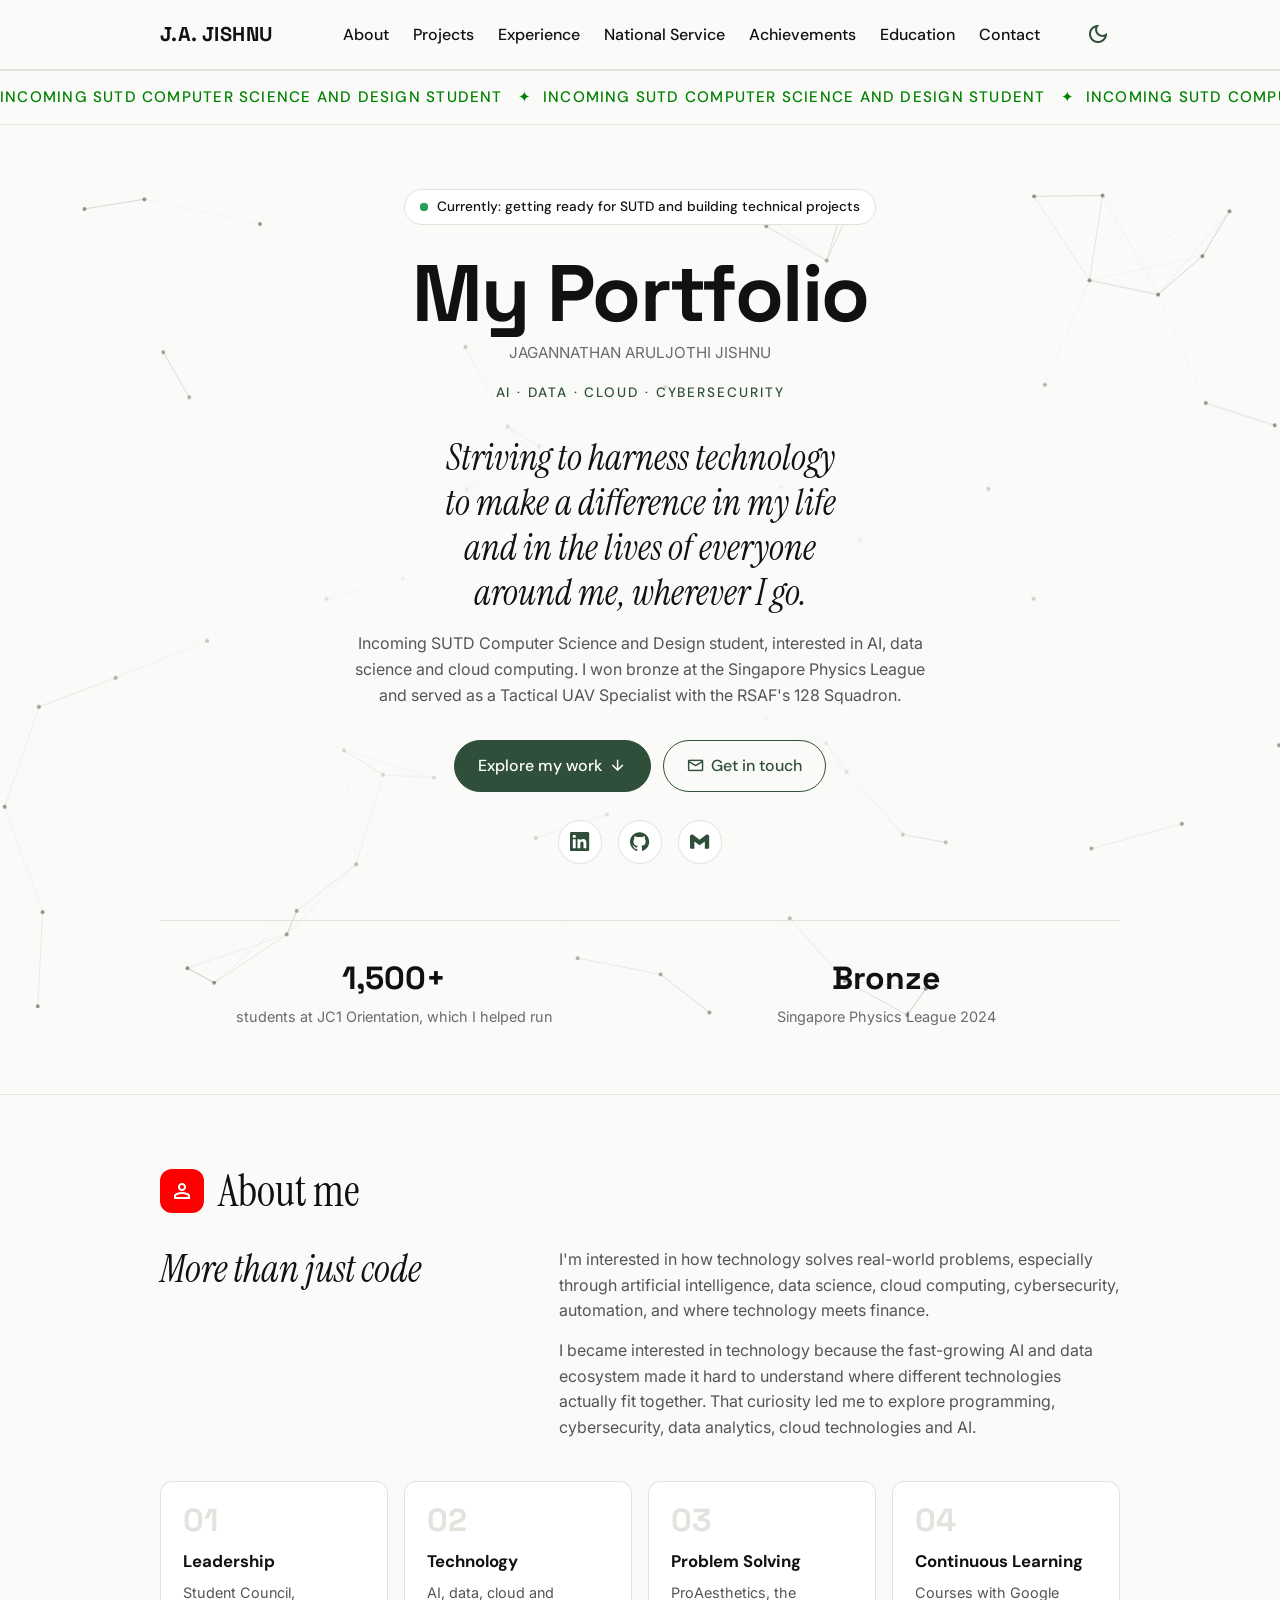
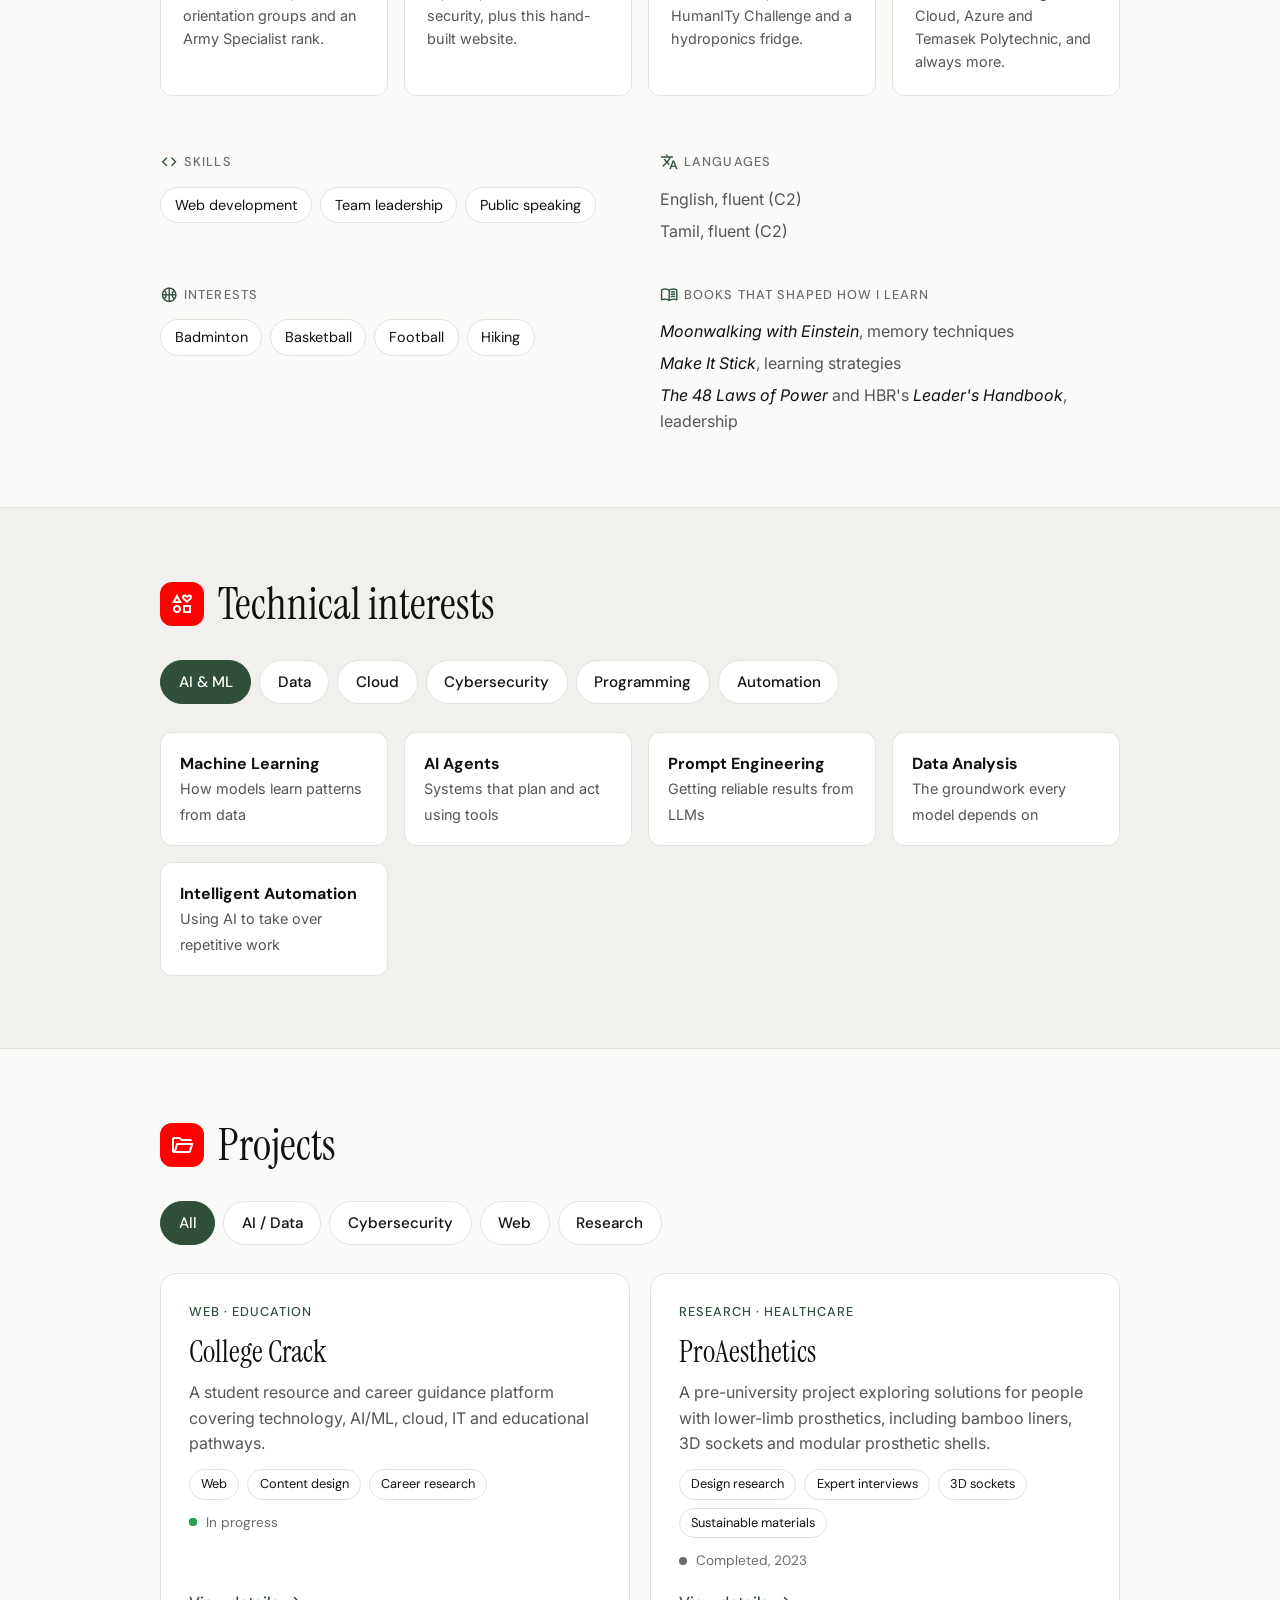
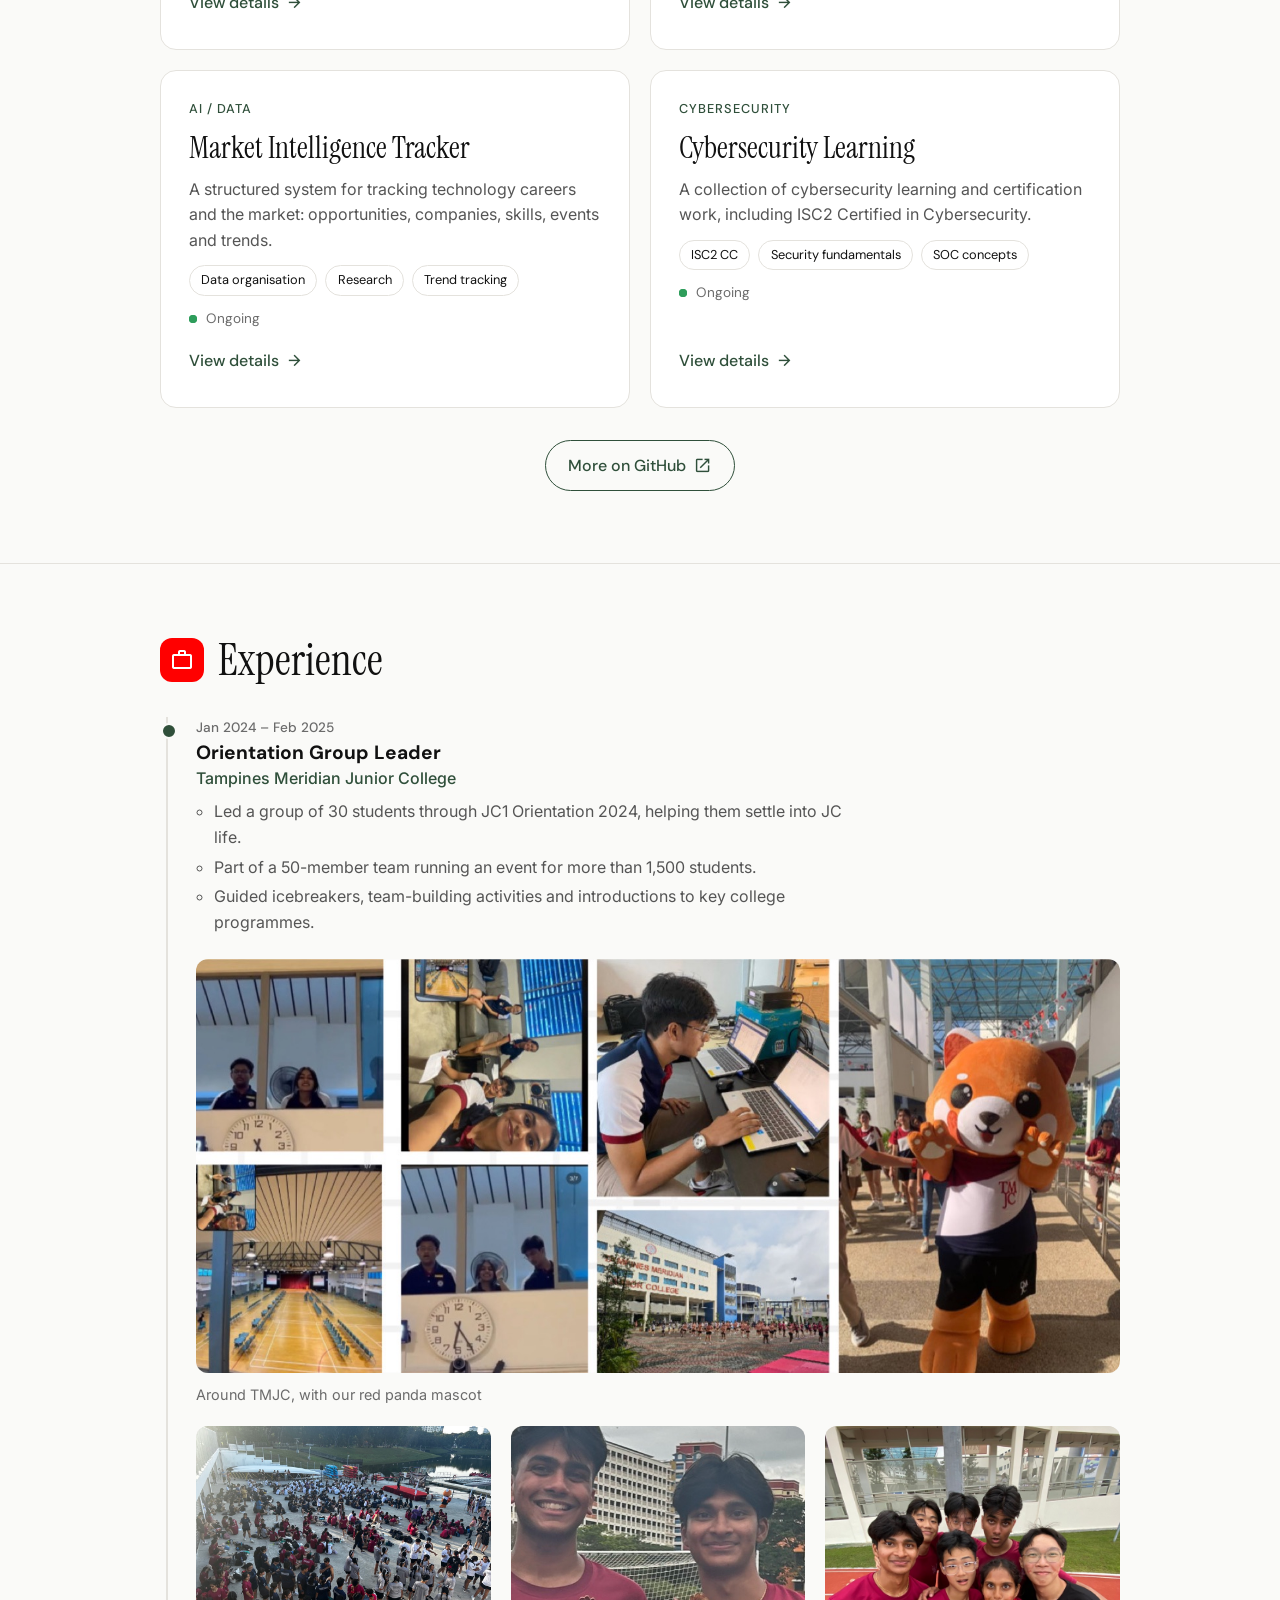
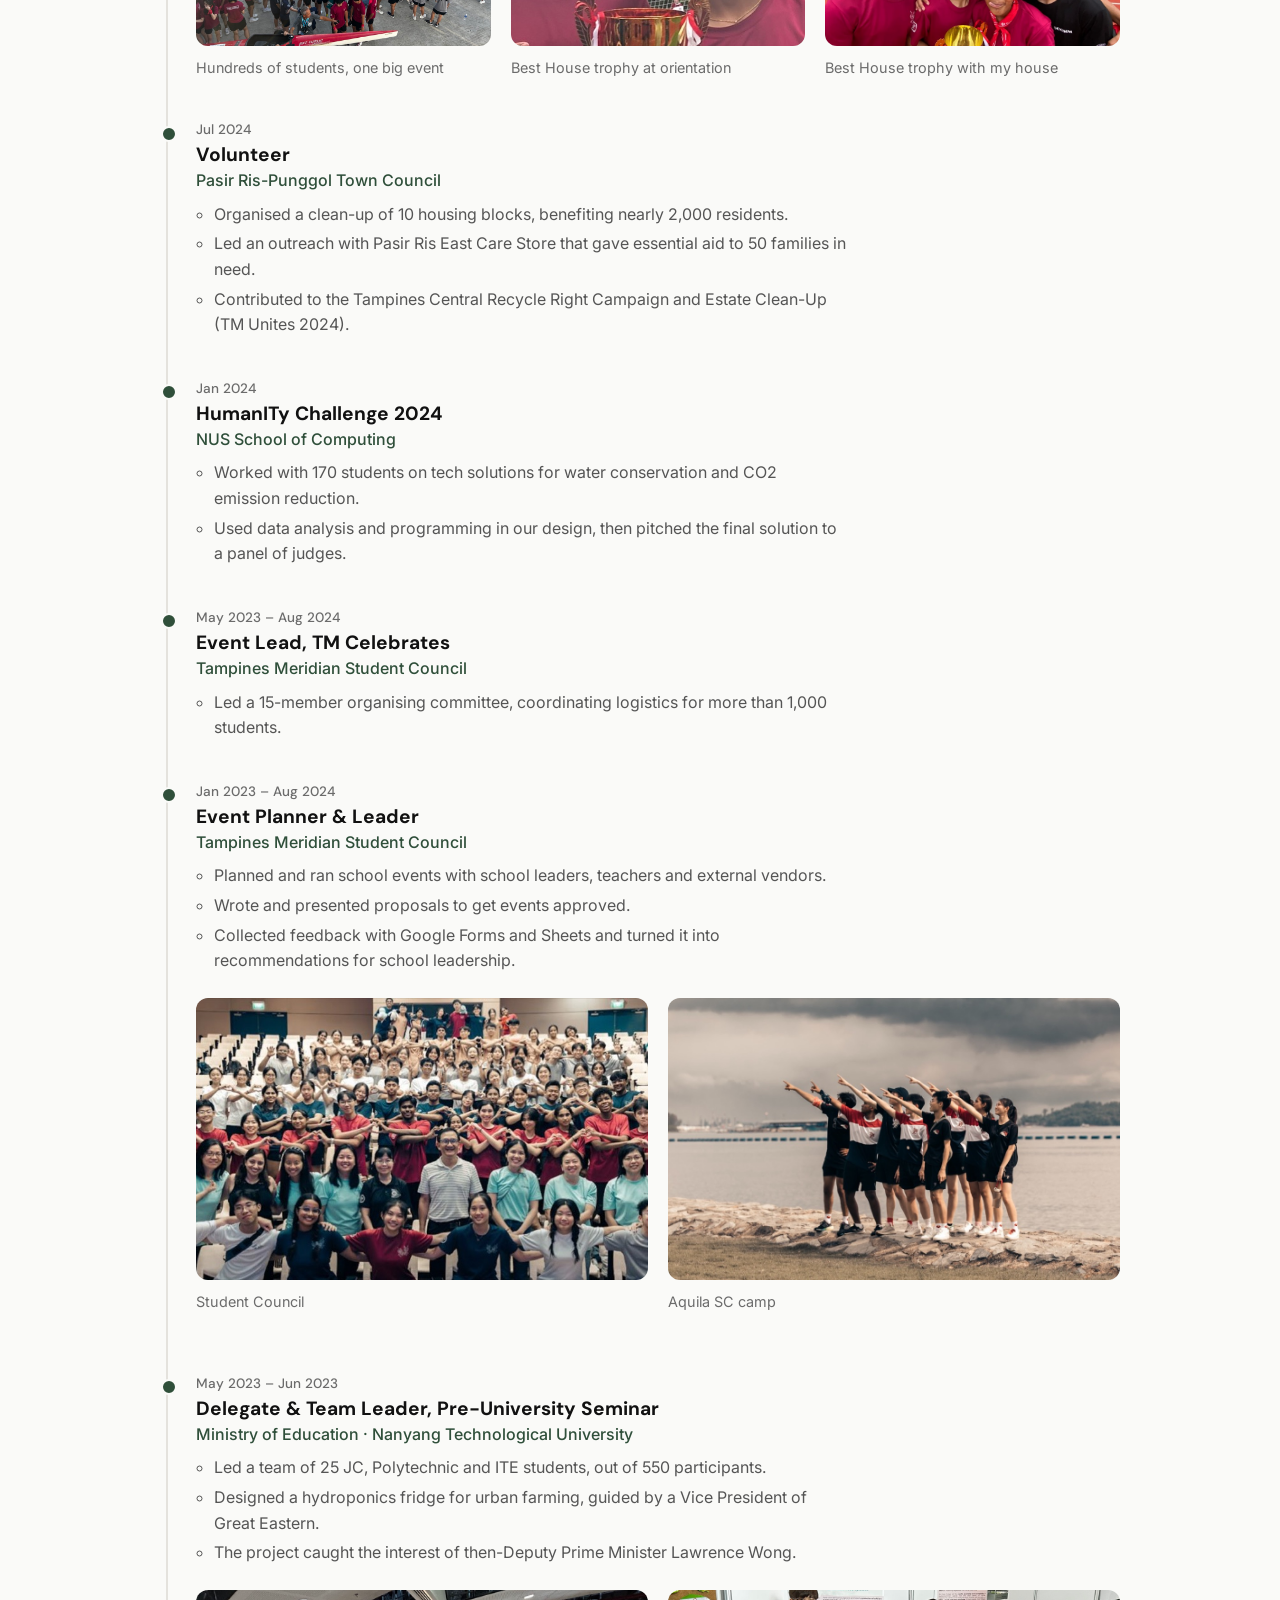
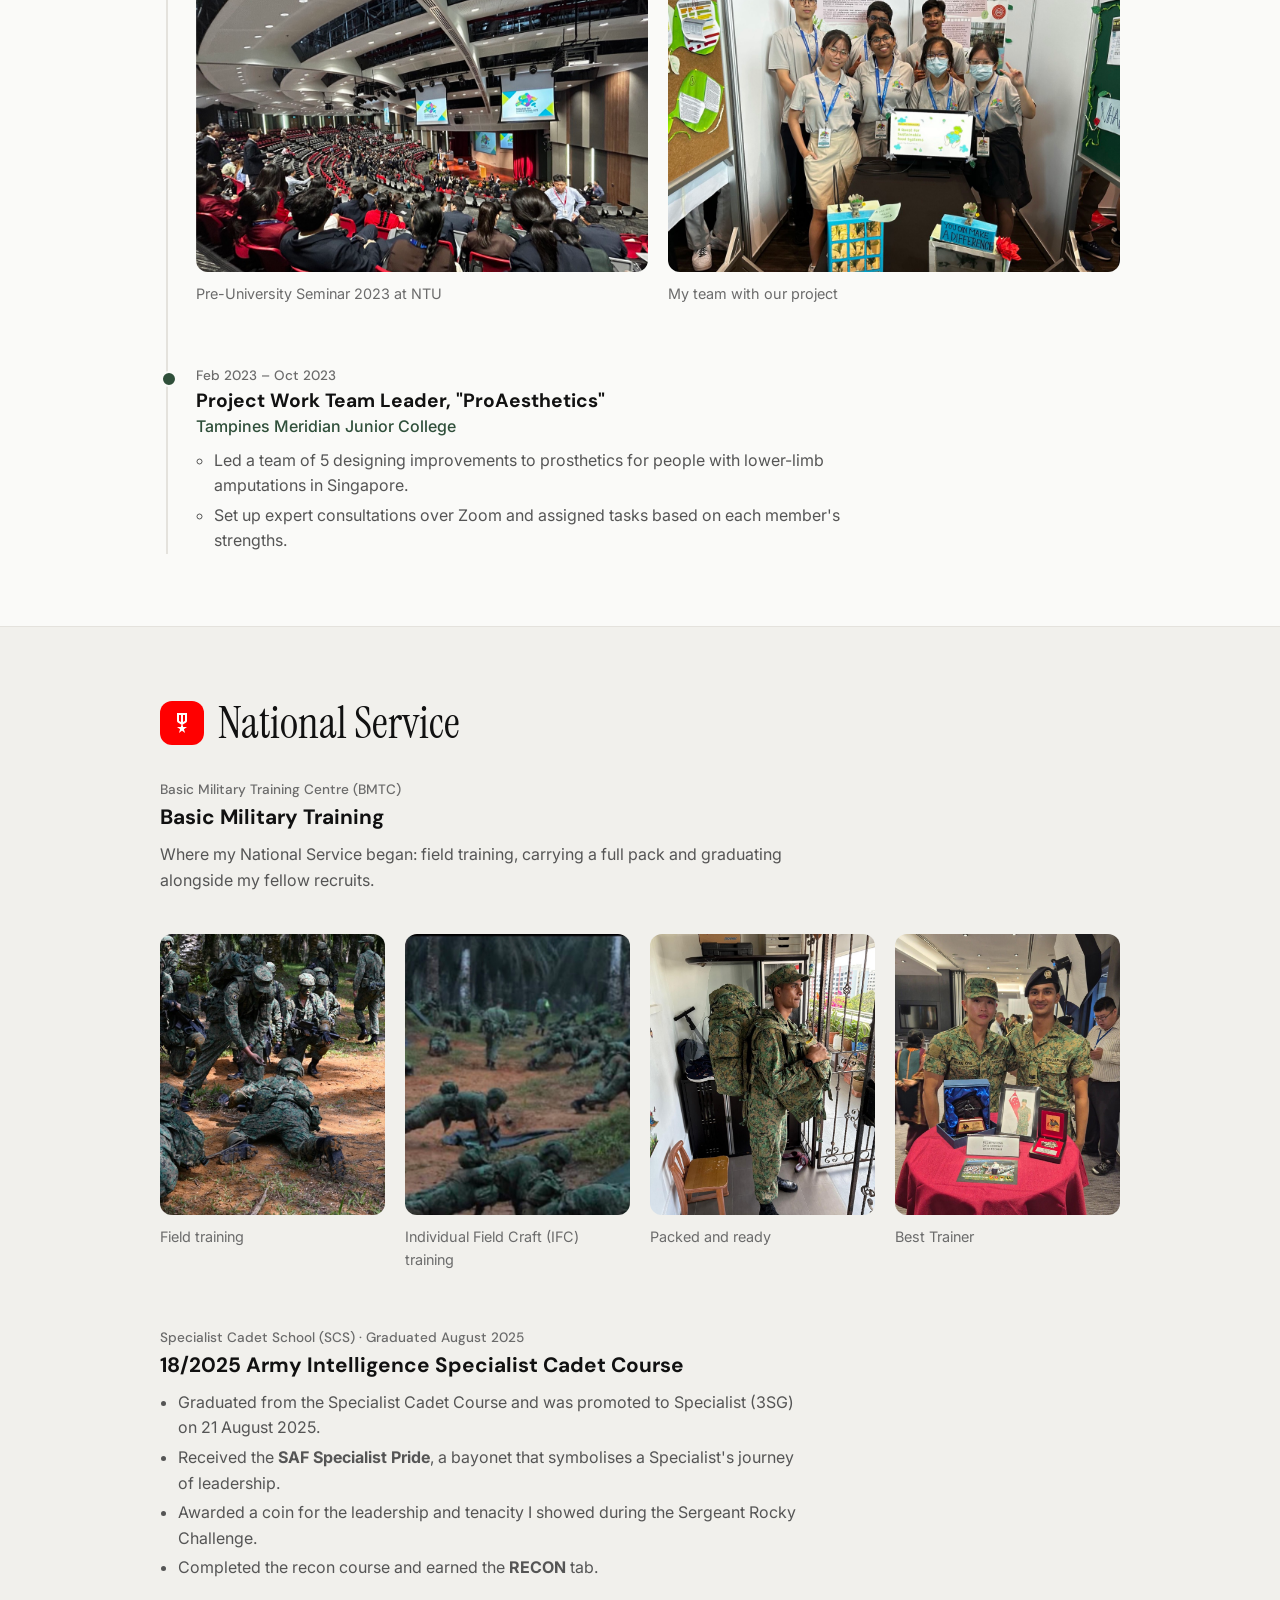
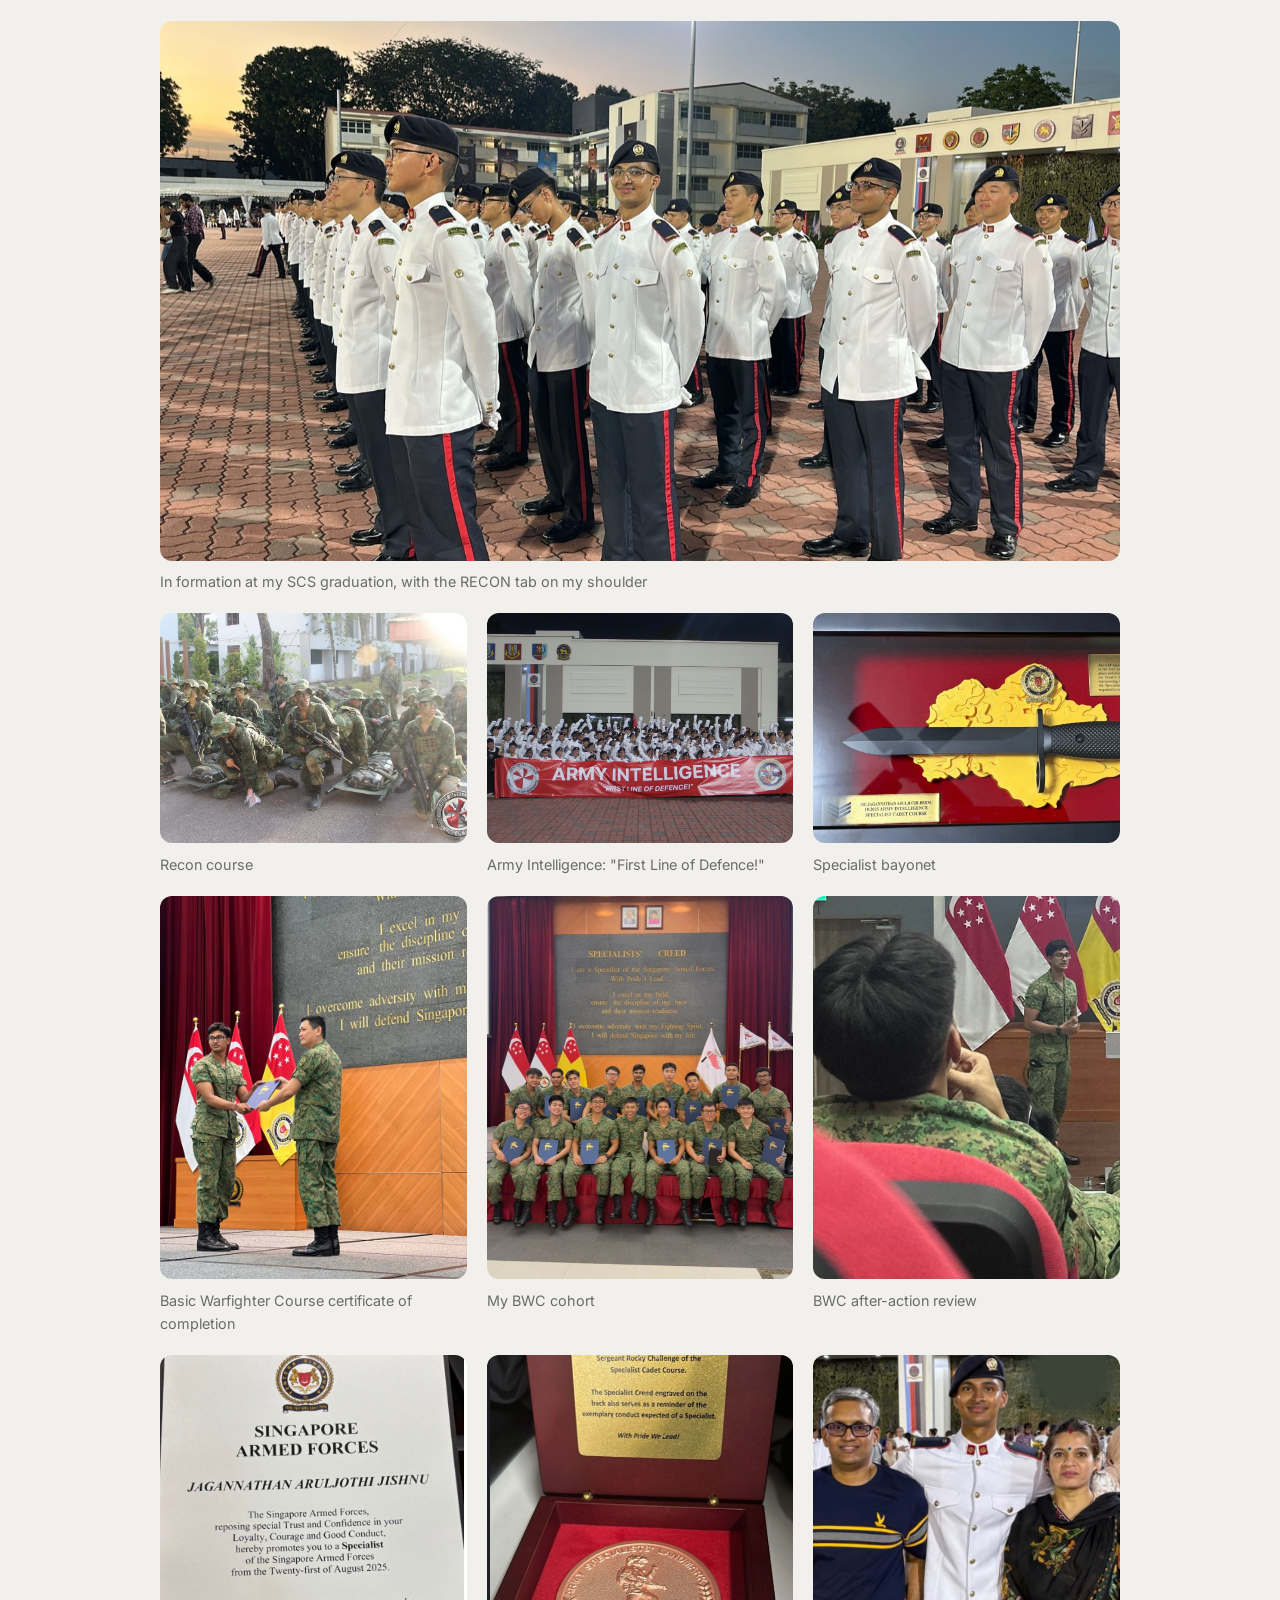
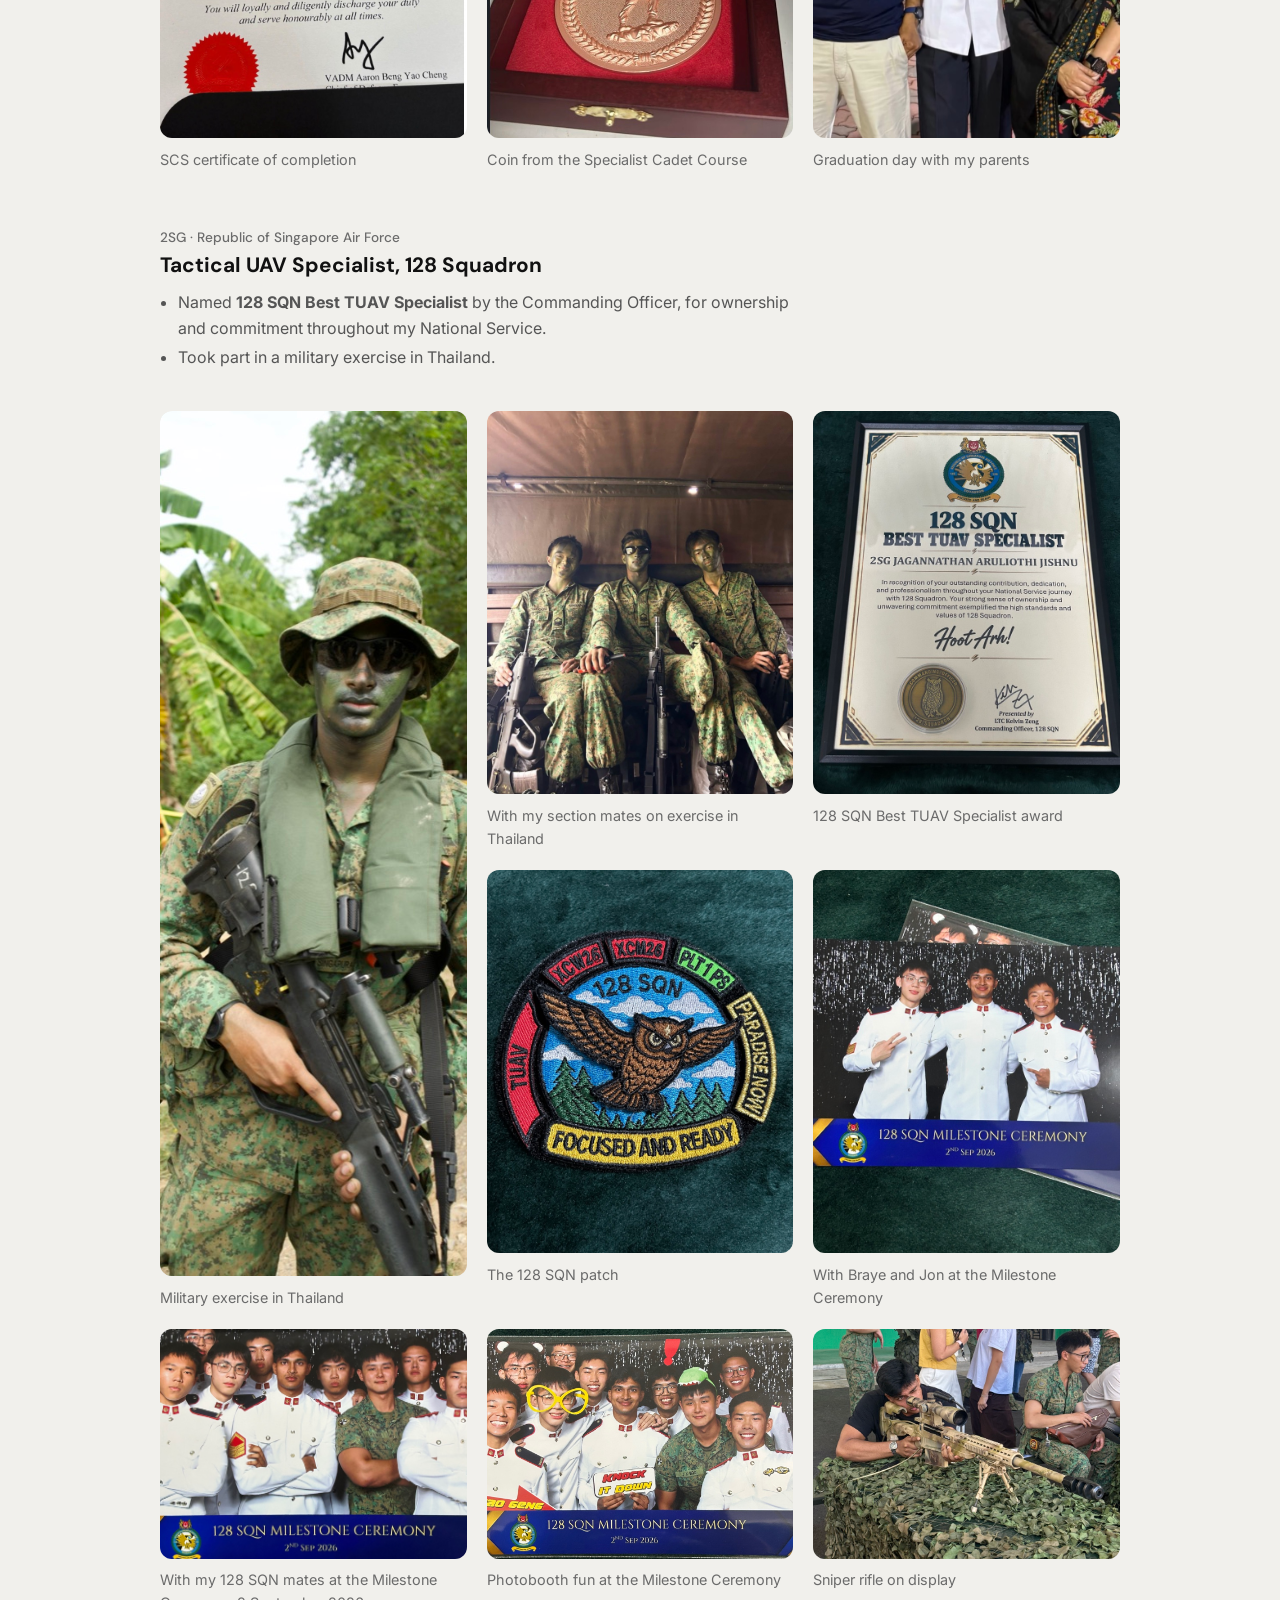
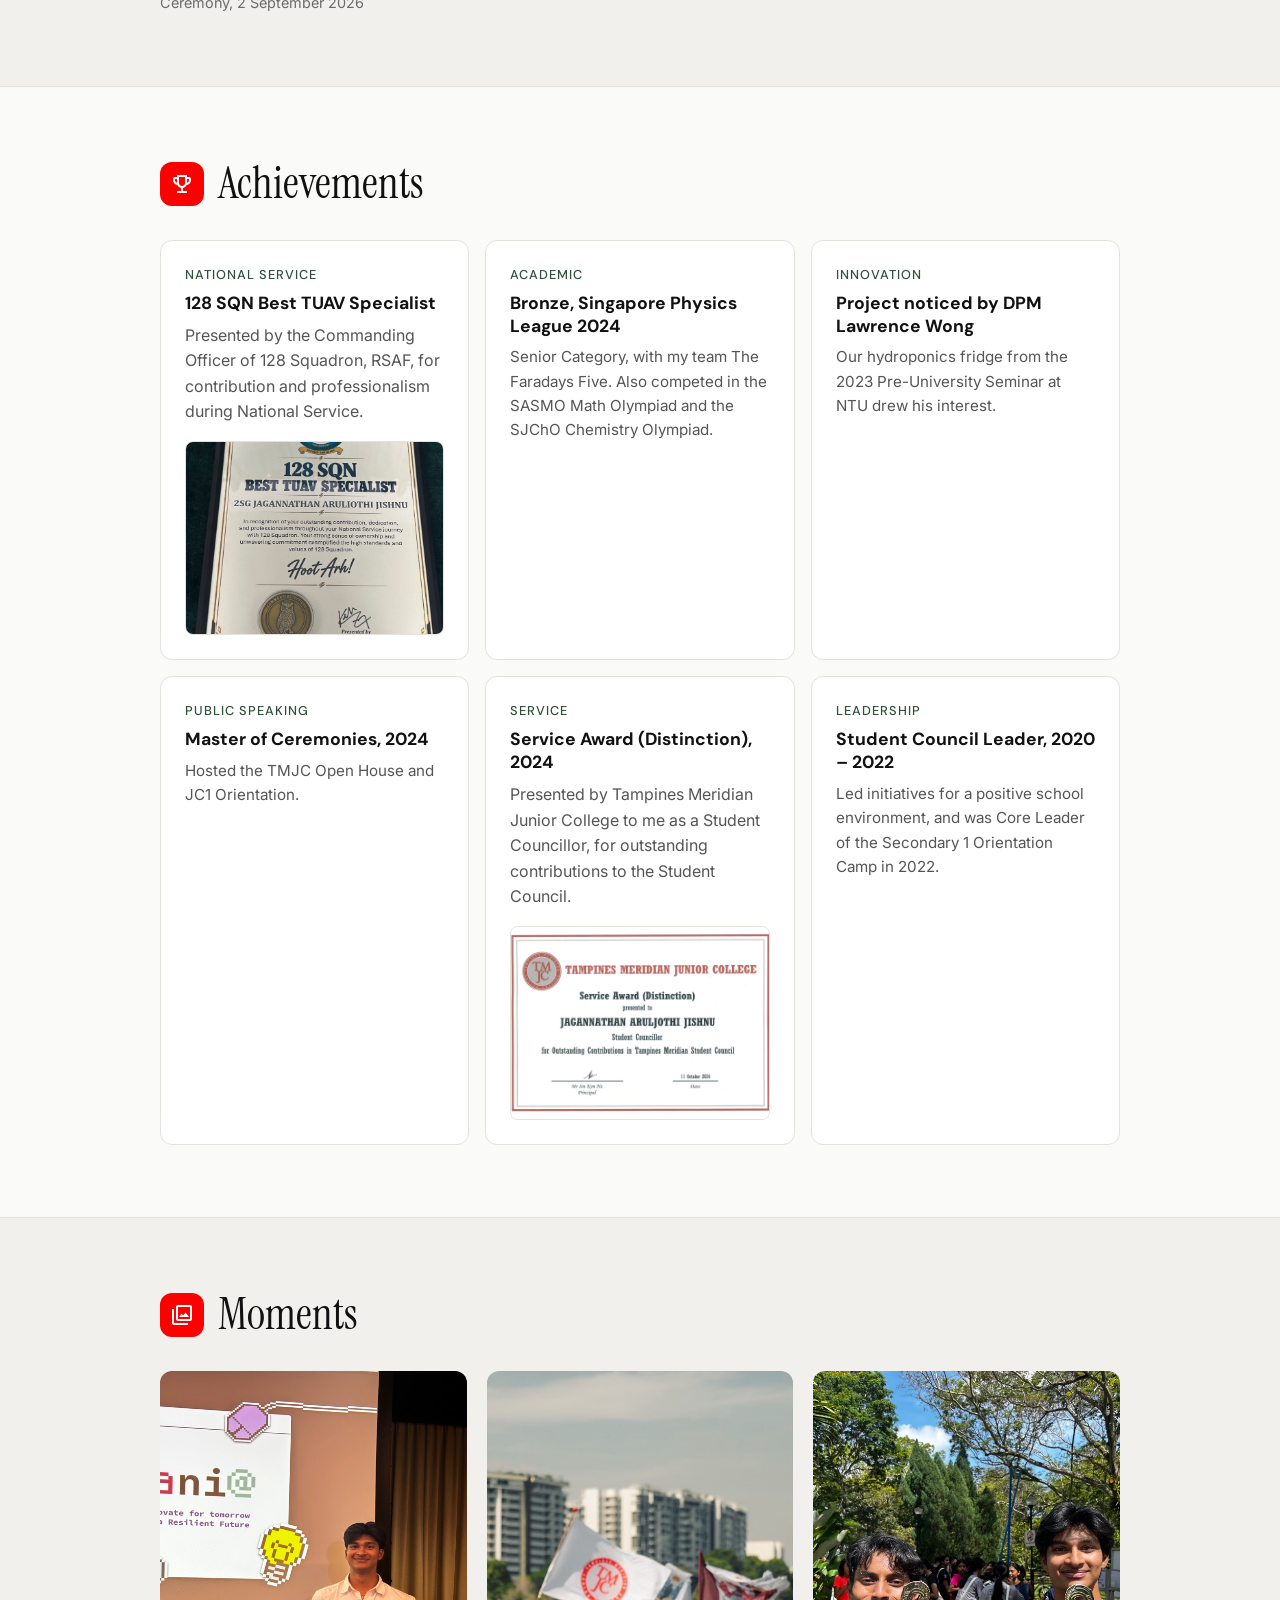
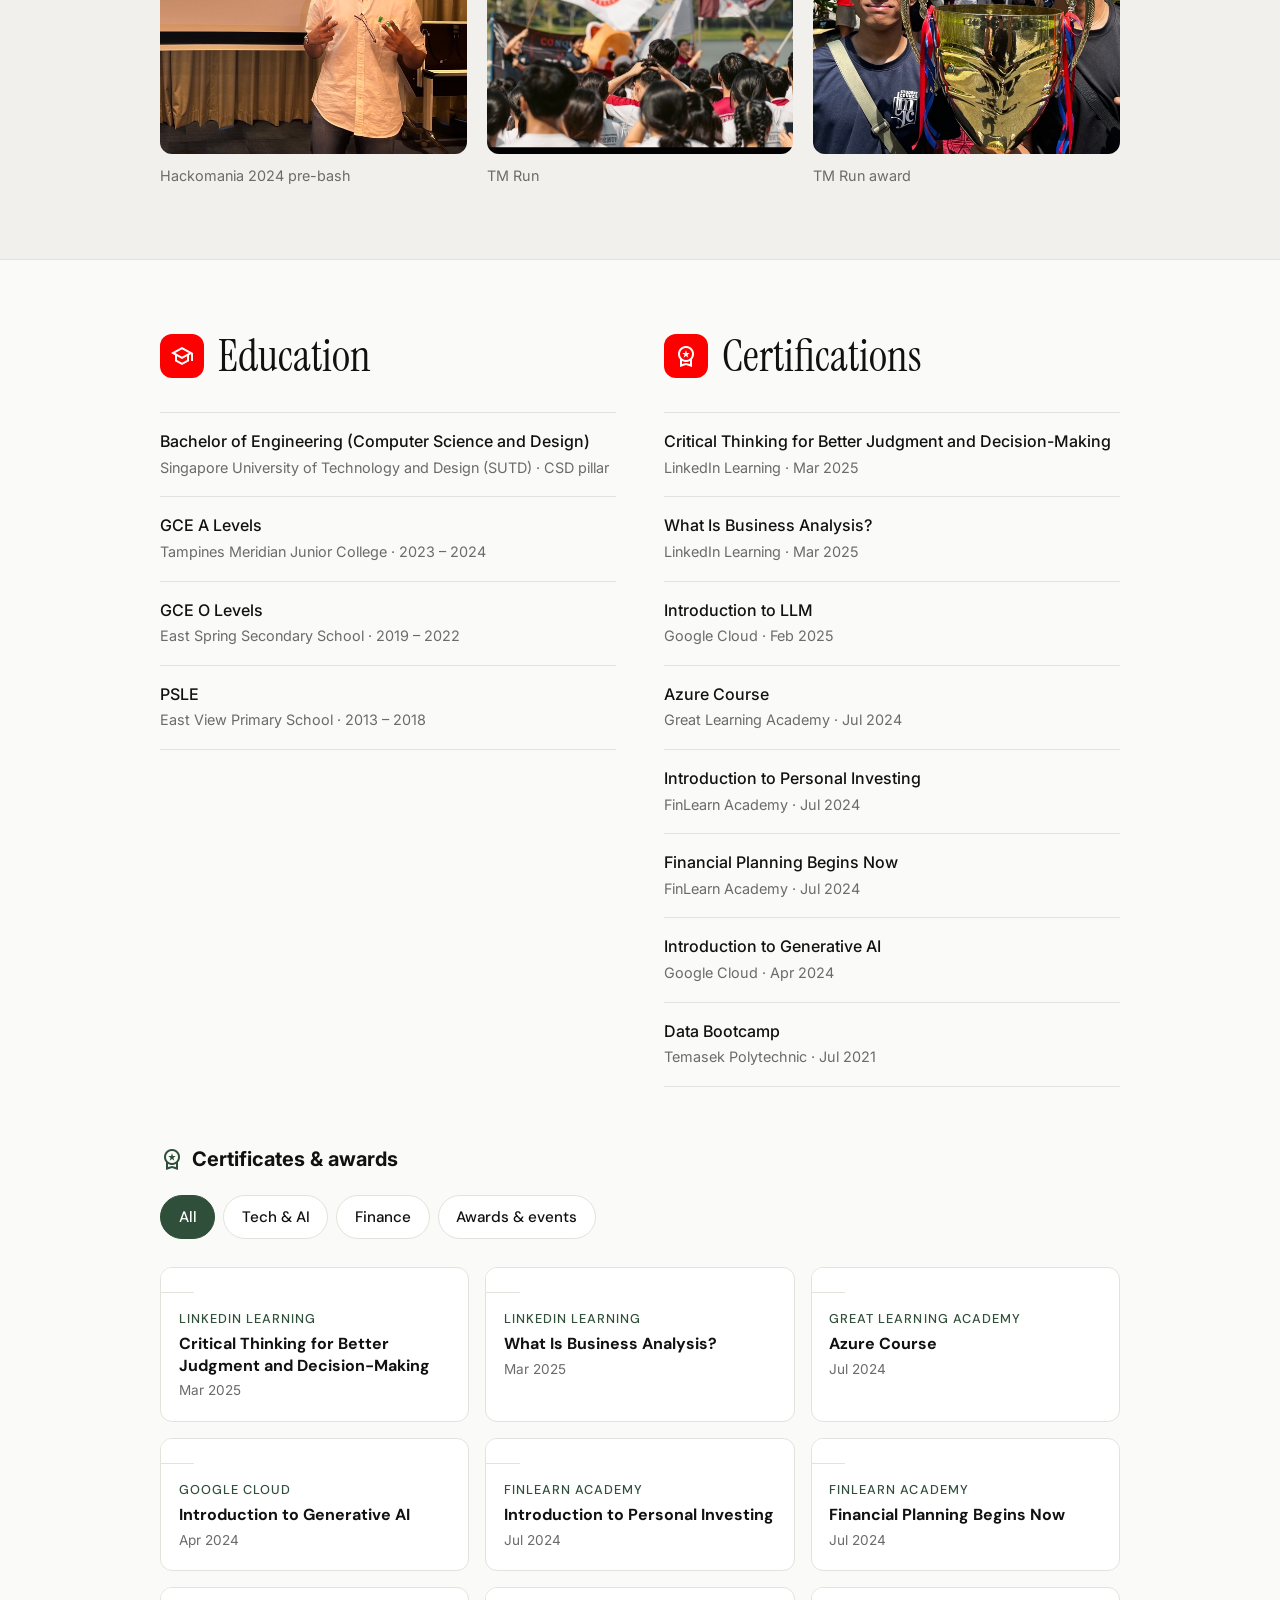
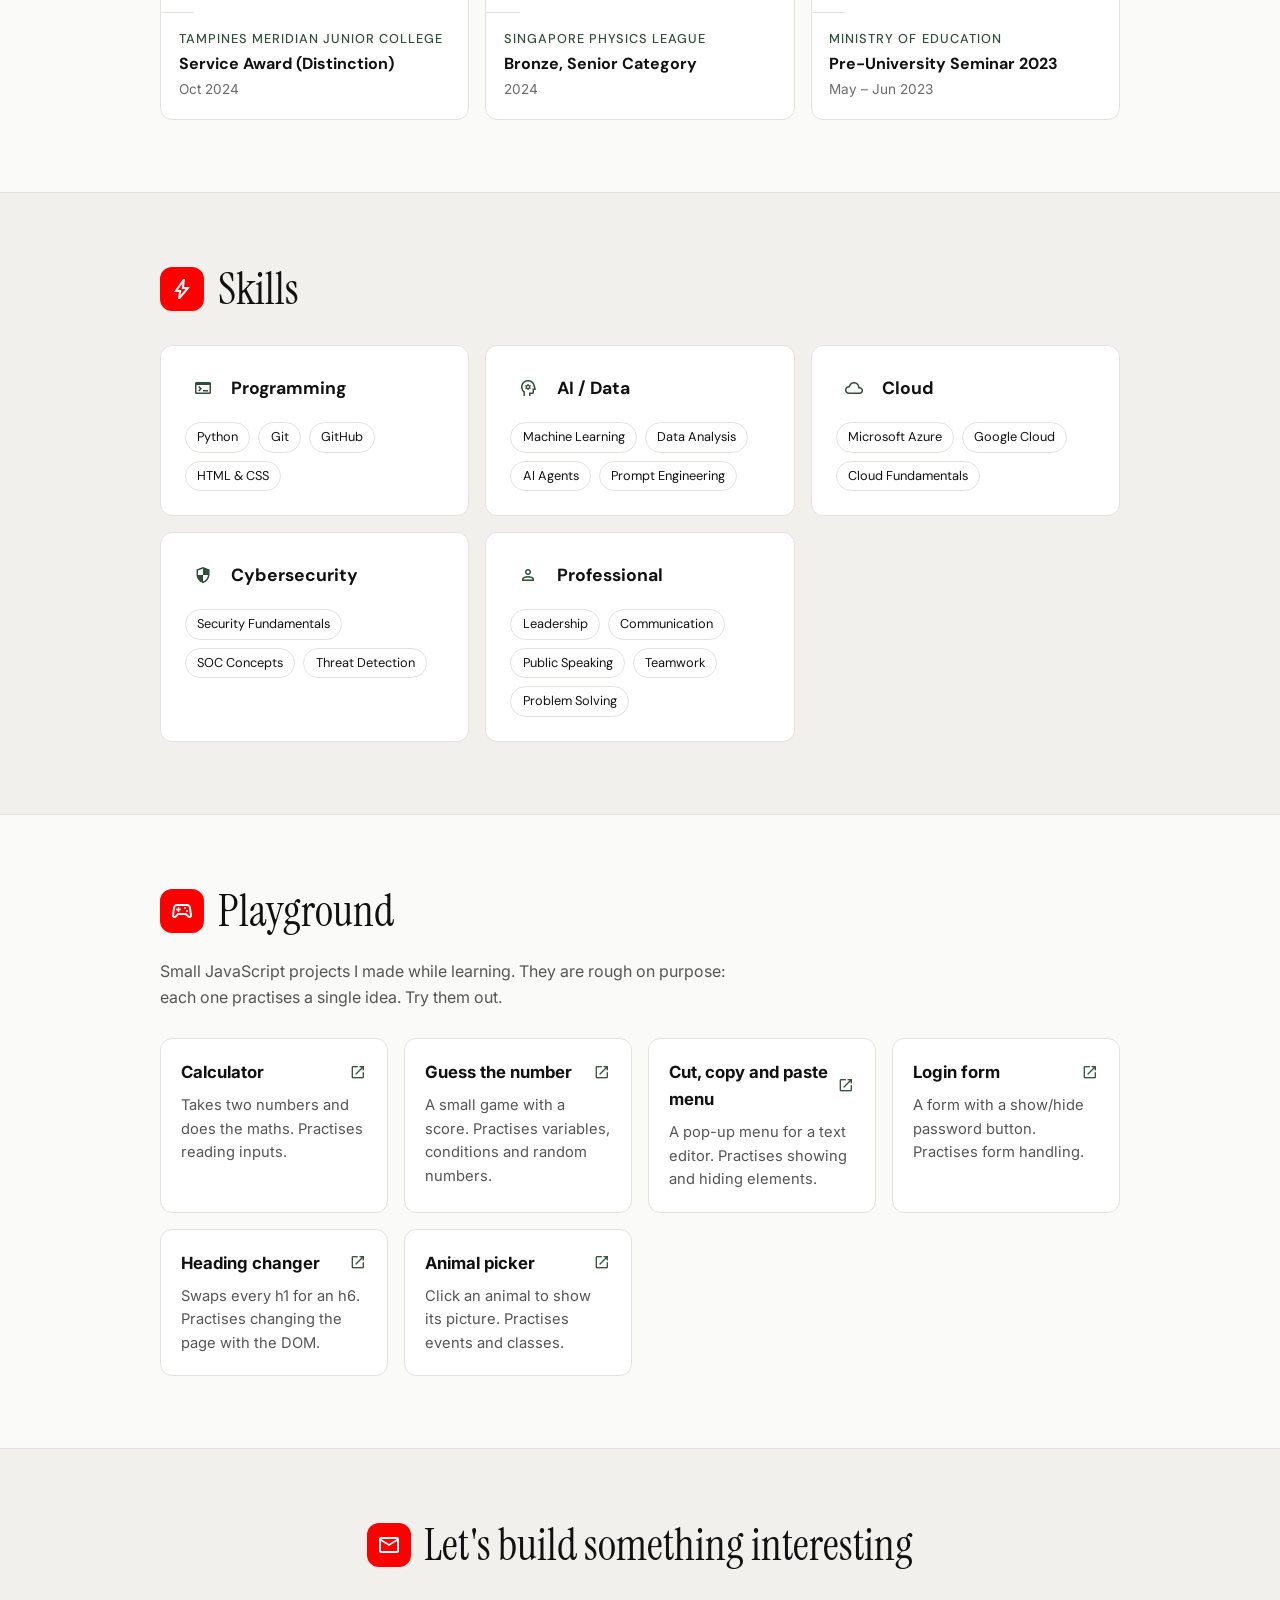
==== commit 43c204d5: "Correct degree to Bachelor of Engineering (Computer Science and Design) Matches the degree name on S" ====
--- a/index.html
+++ b/index.html
@@ -768,8 +768,8 @@
                         <h2 class="section-title"><span class="section-icon material-symbols-outlined" aria-hidden="true">school</span>Education</h2>
                         <ul class="row-list">
                             <li>
-                                <span class="row-name">Bachelor of Science (Computer Science and Design)</span>
-                                <span class="row-meta">Singapore University of Technology and Design (SUTD) &middot; CSD pillar &middot;  .</span>
+                                <span class="row-name">Bachelor of Engineering (Computer Science and Design)</span>
+                                <span class="row-meta">Singapore University of Technology and Design (SUTD) &middot; CSD pillar</span>
                             </li>
                             <li>
                                 <span class="row-name">GCE A Levels</span>
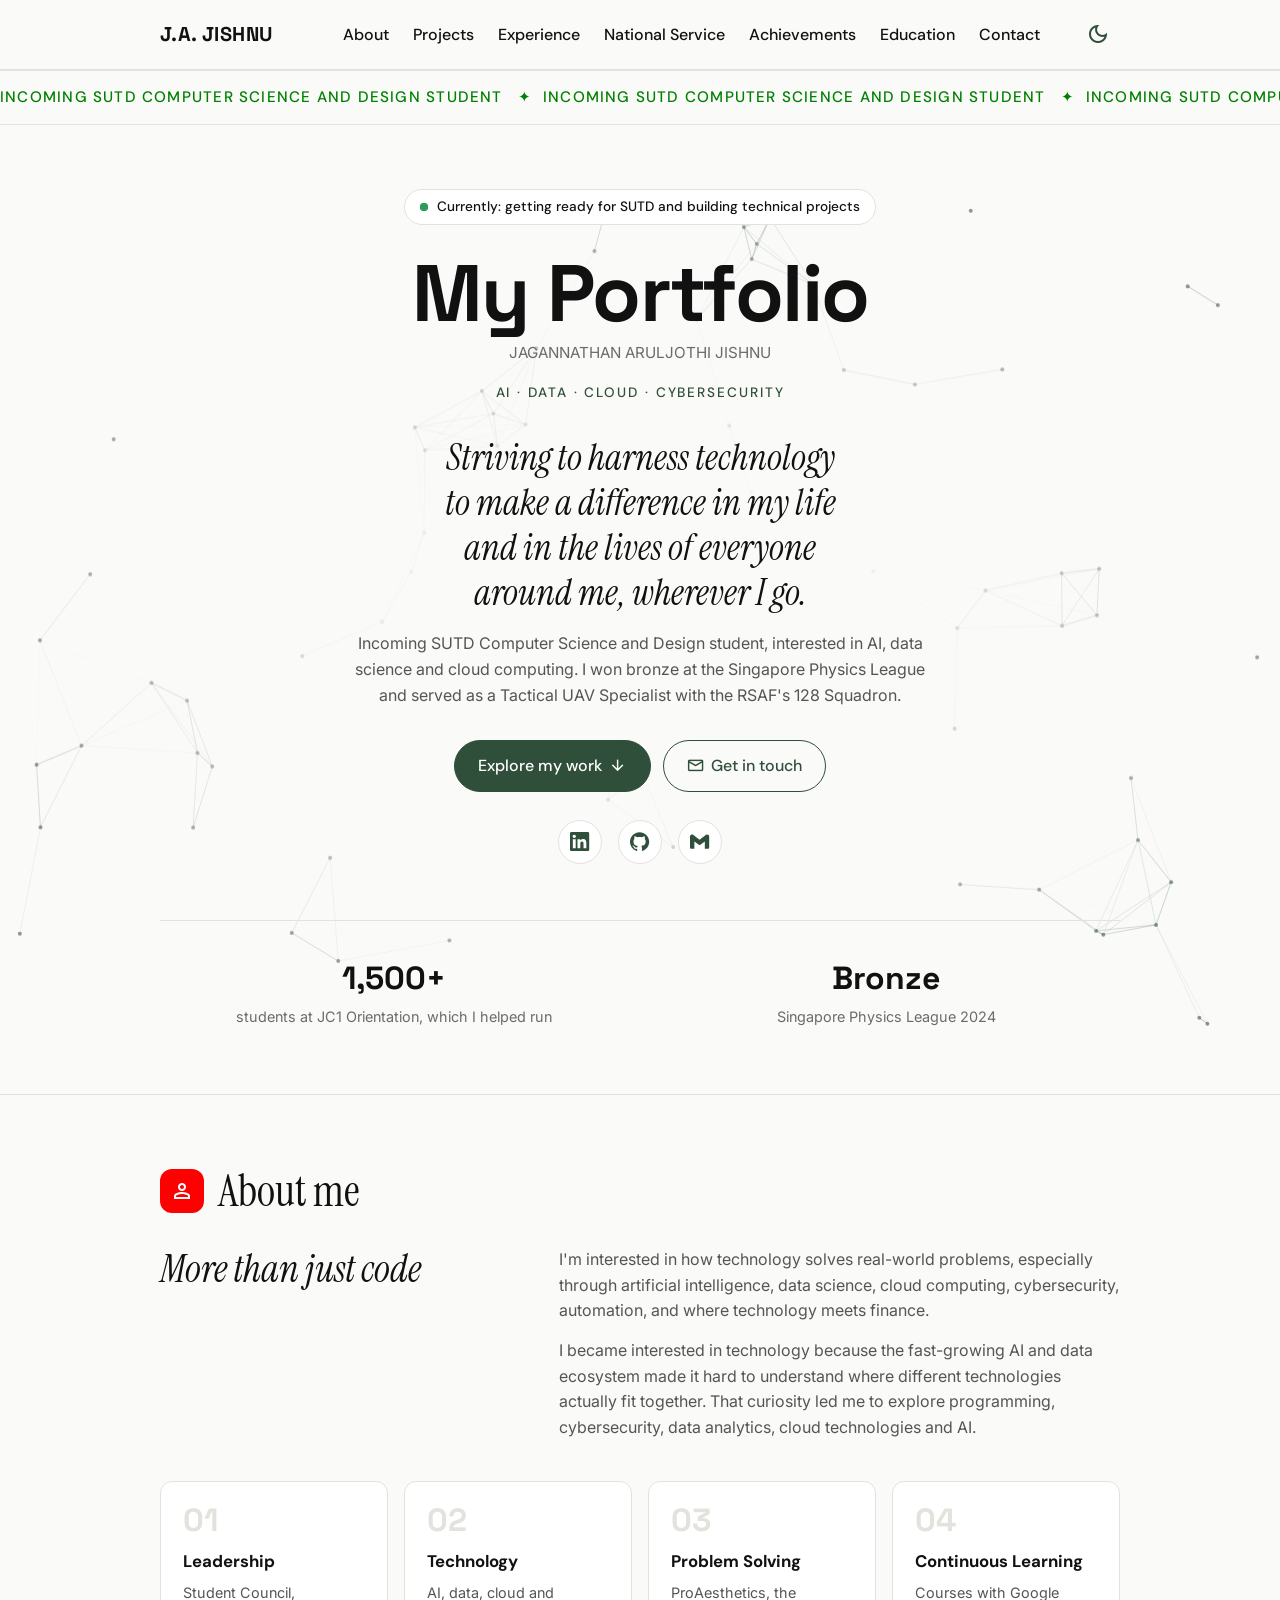
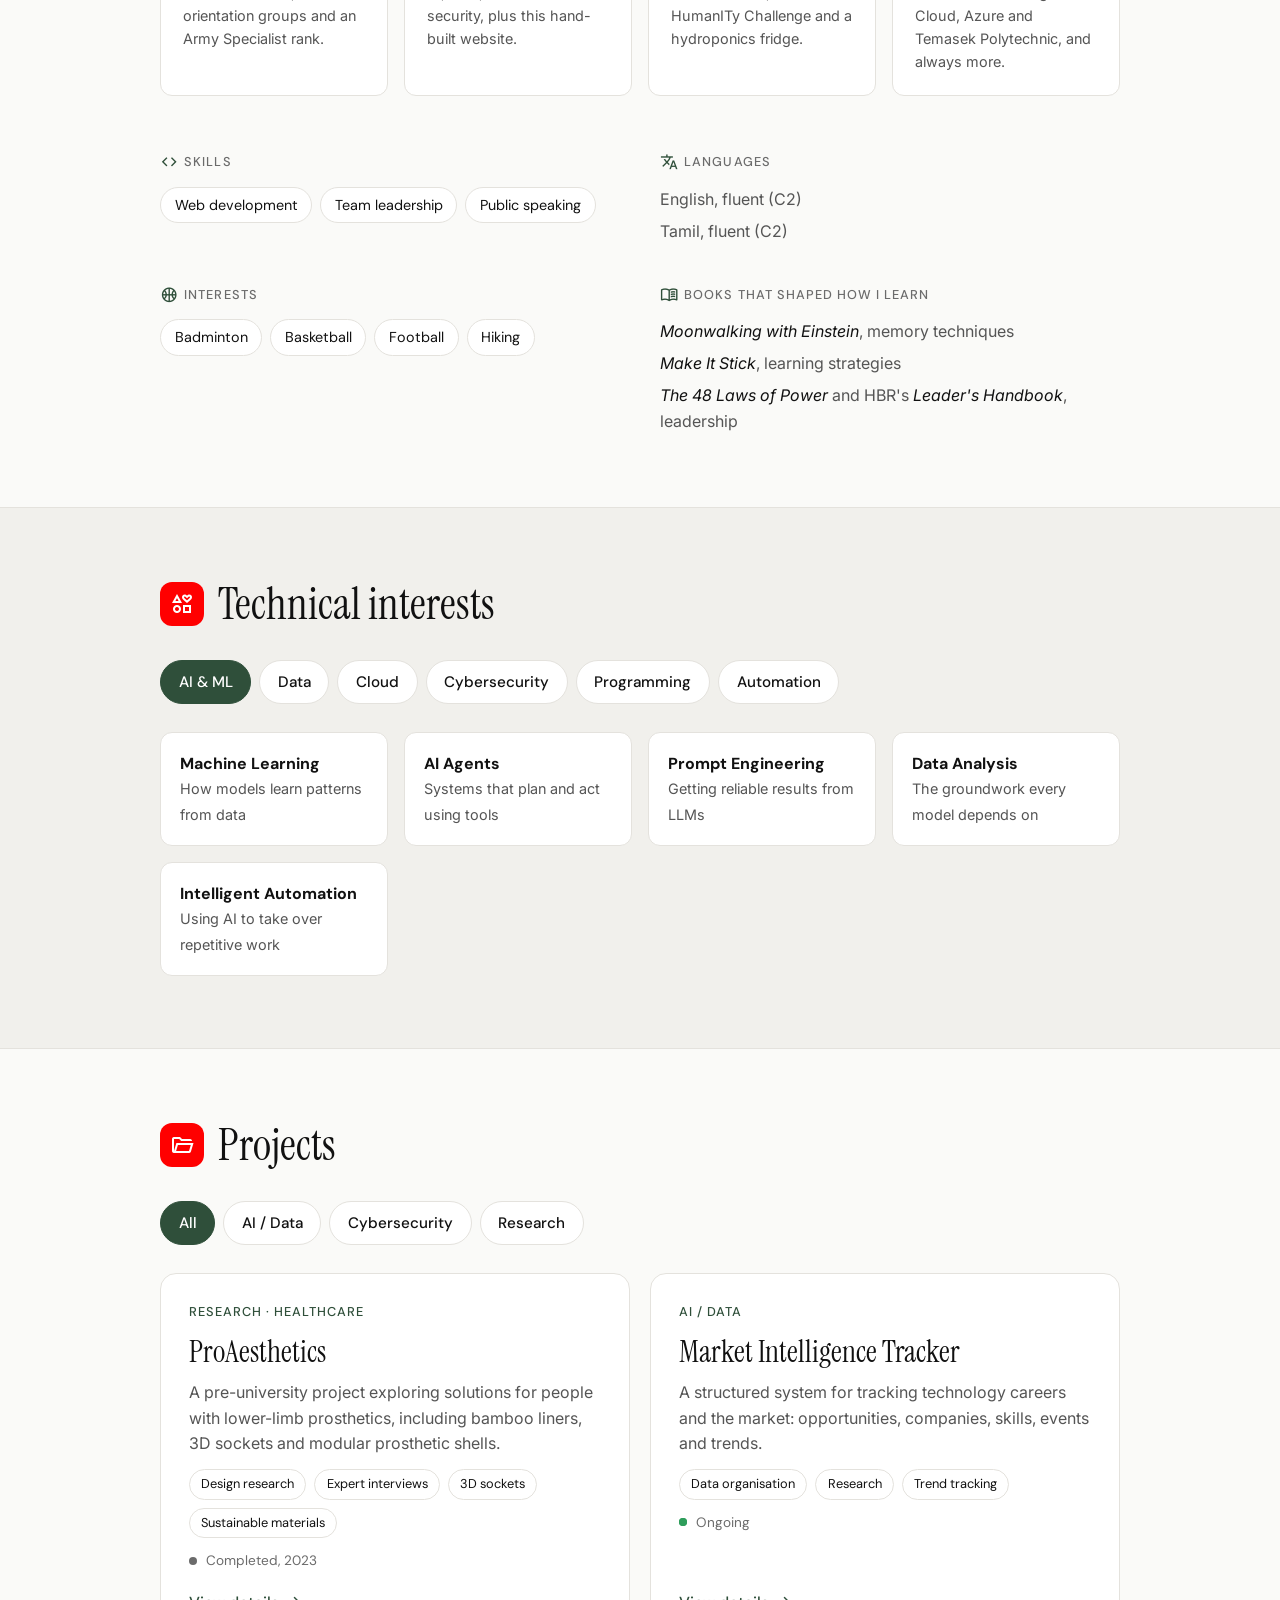
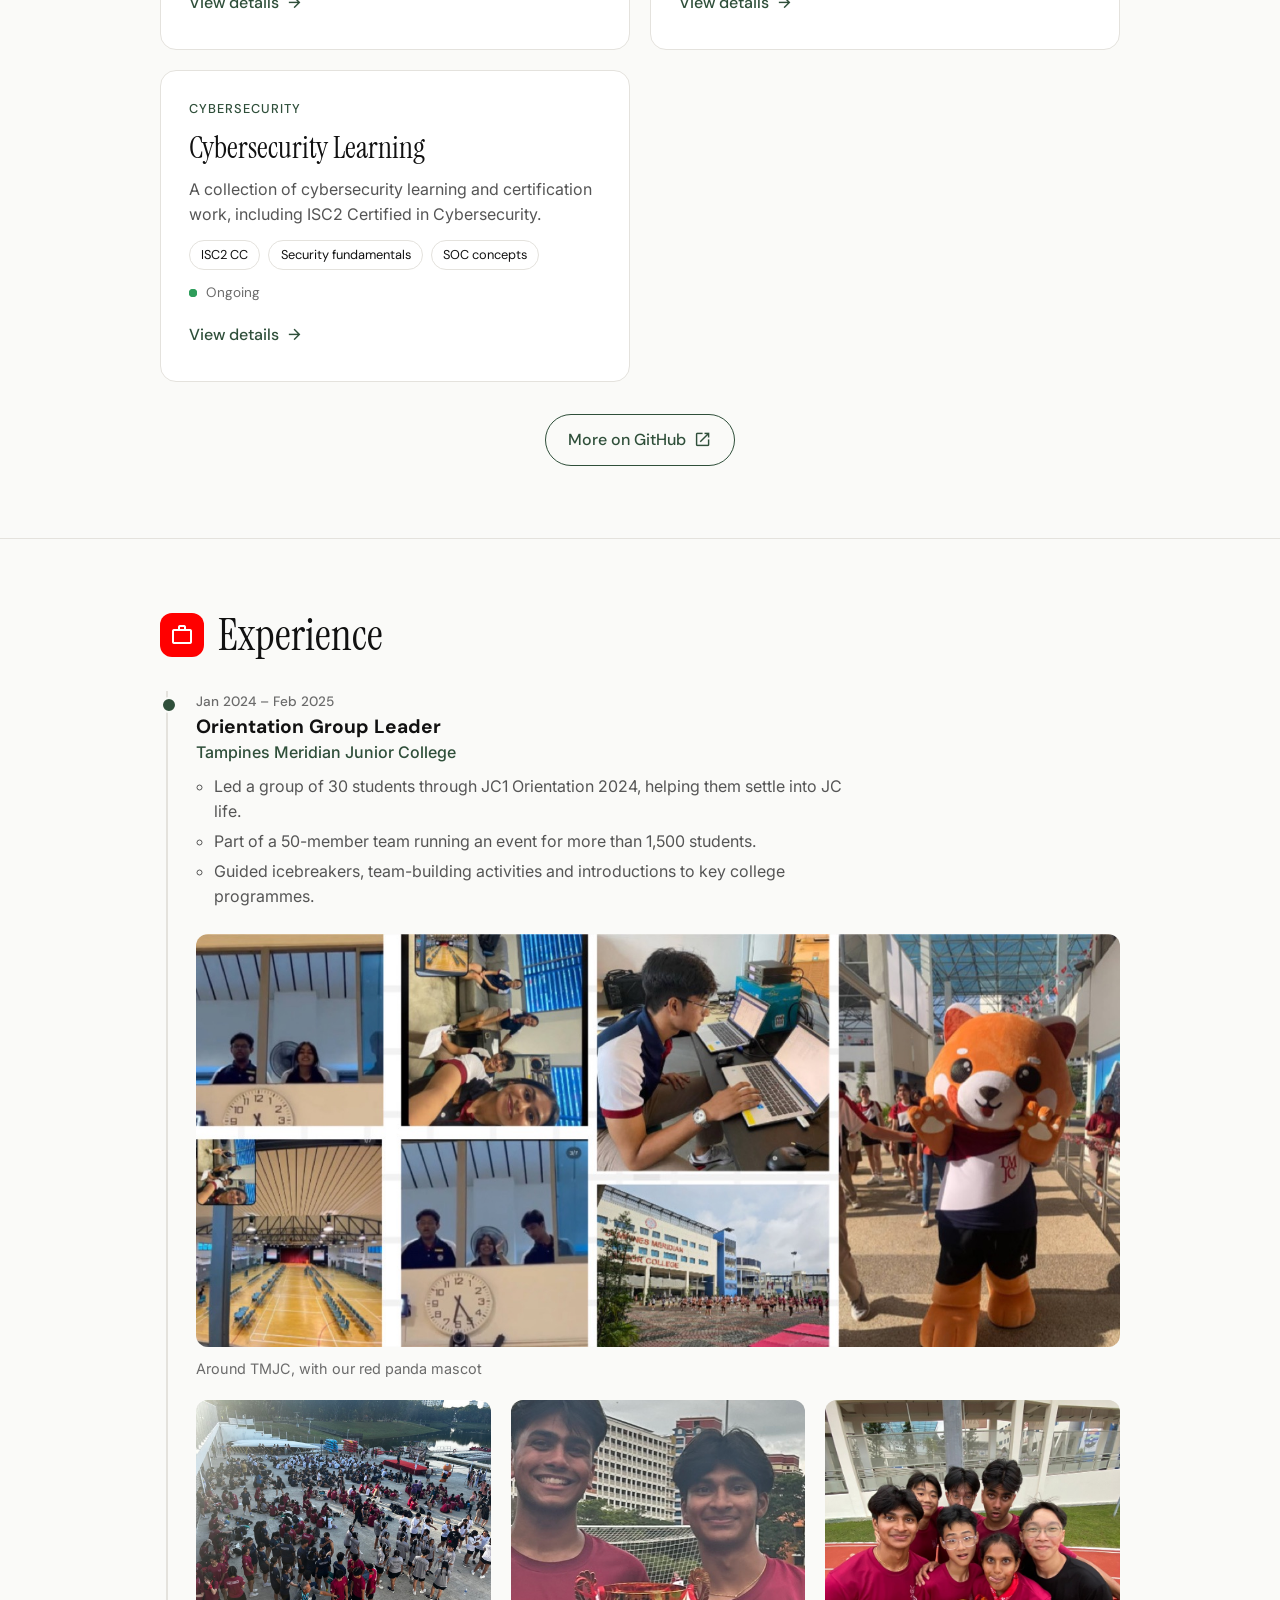
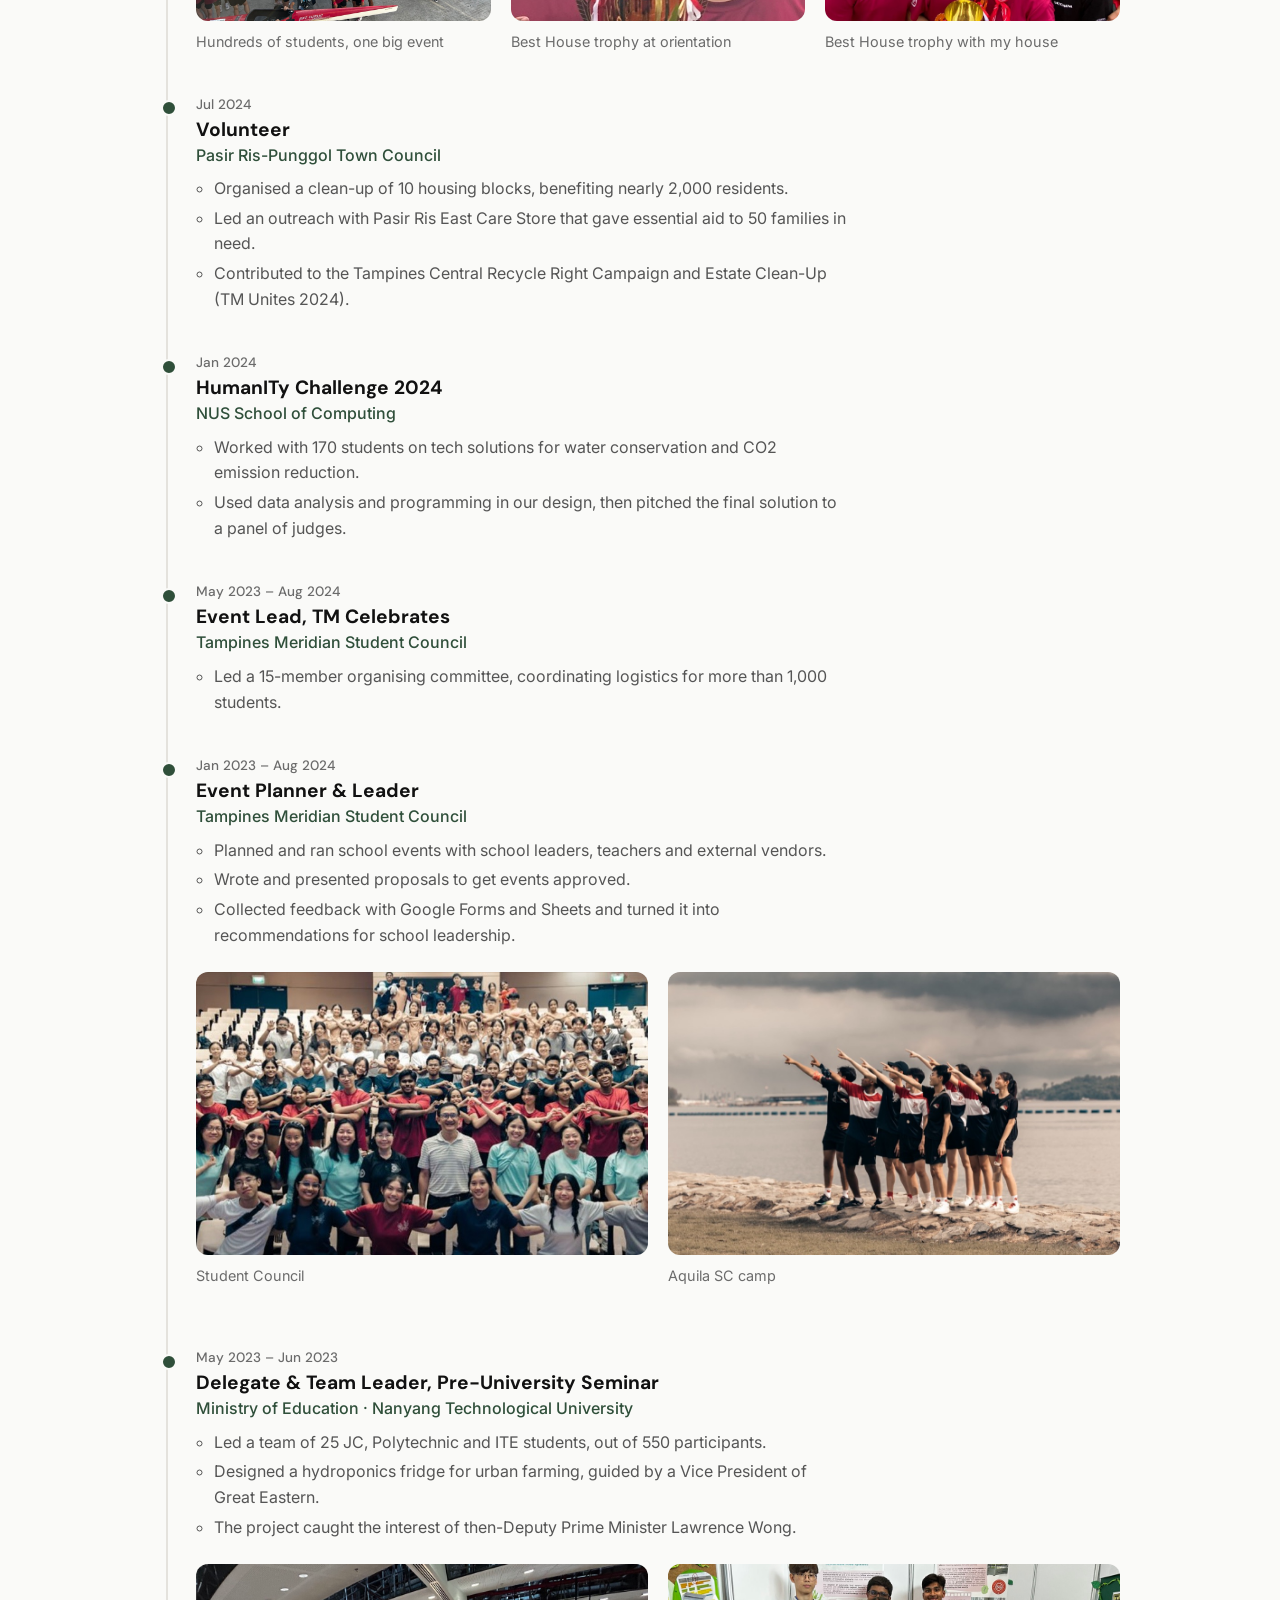
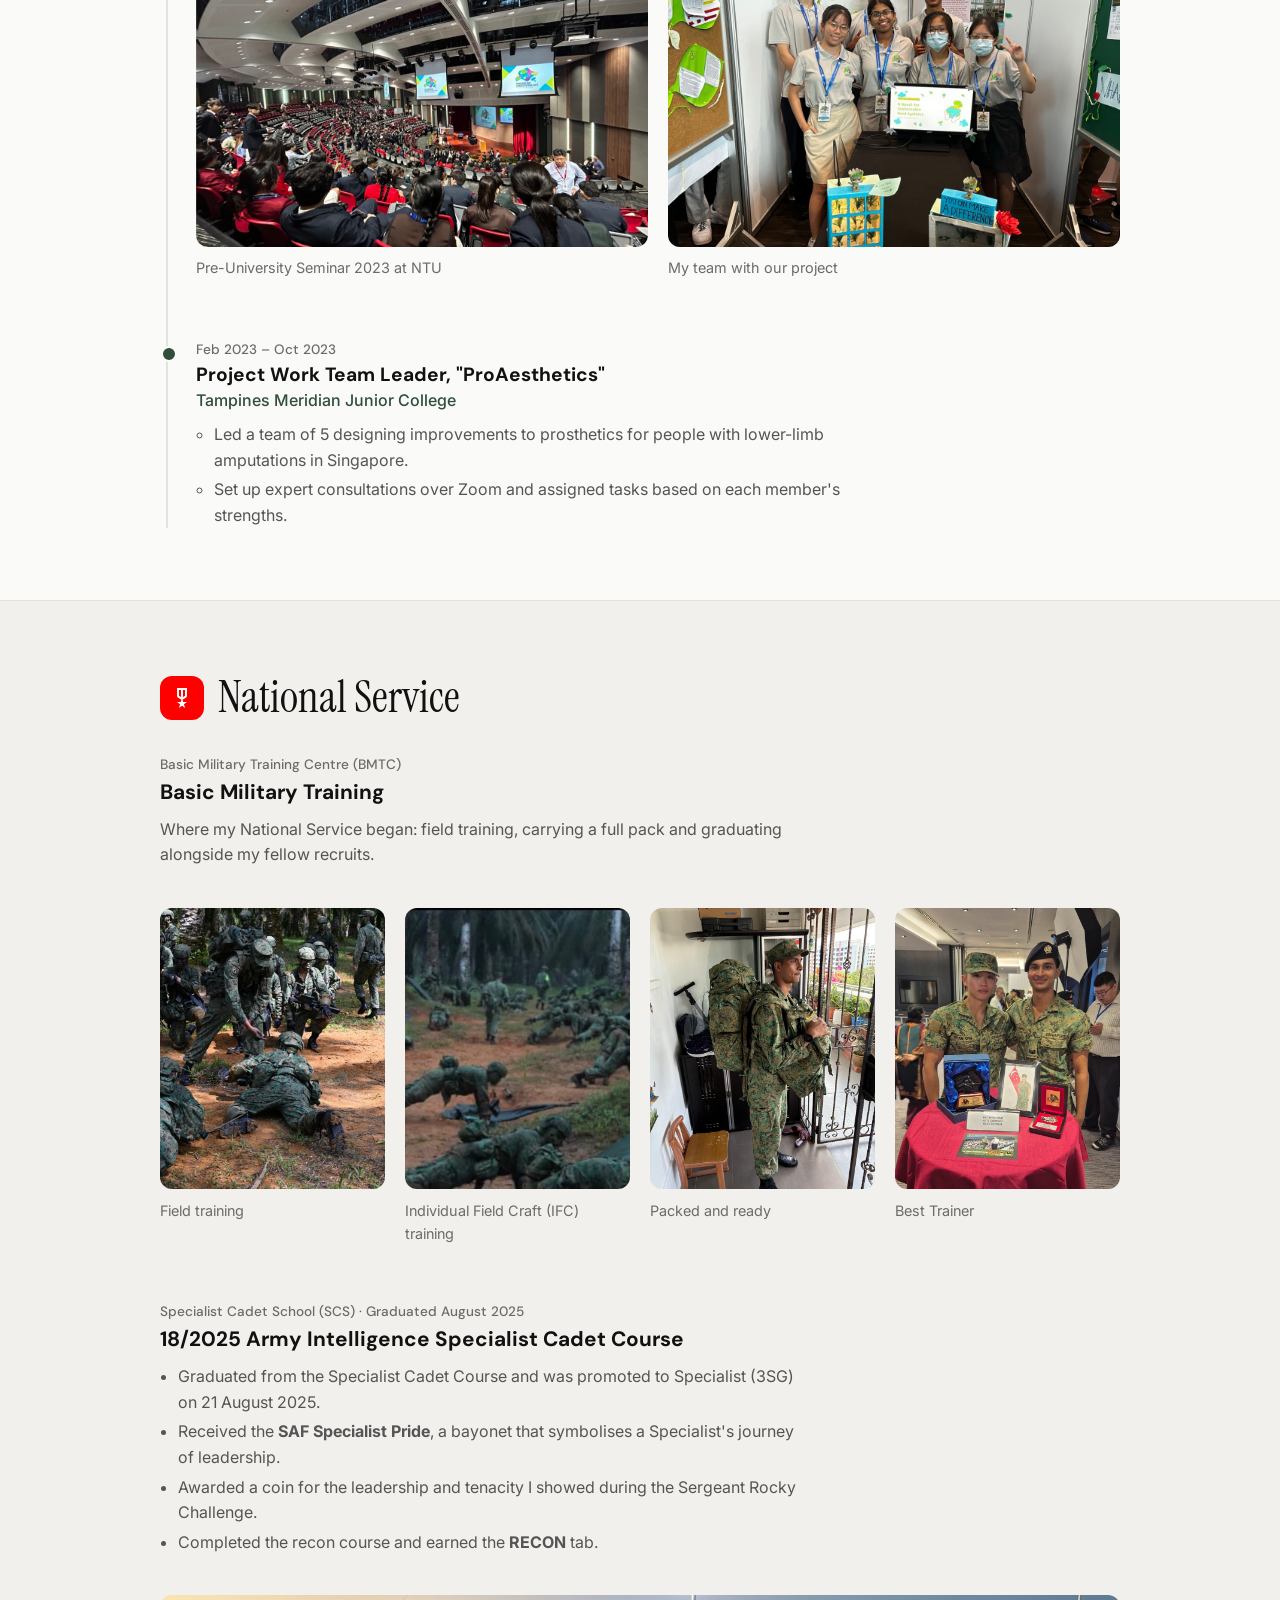
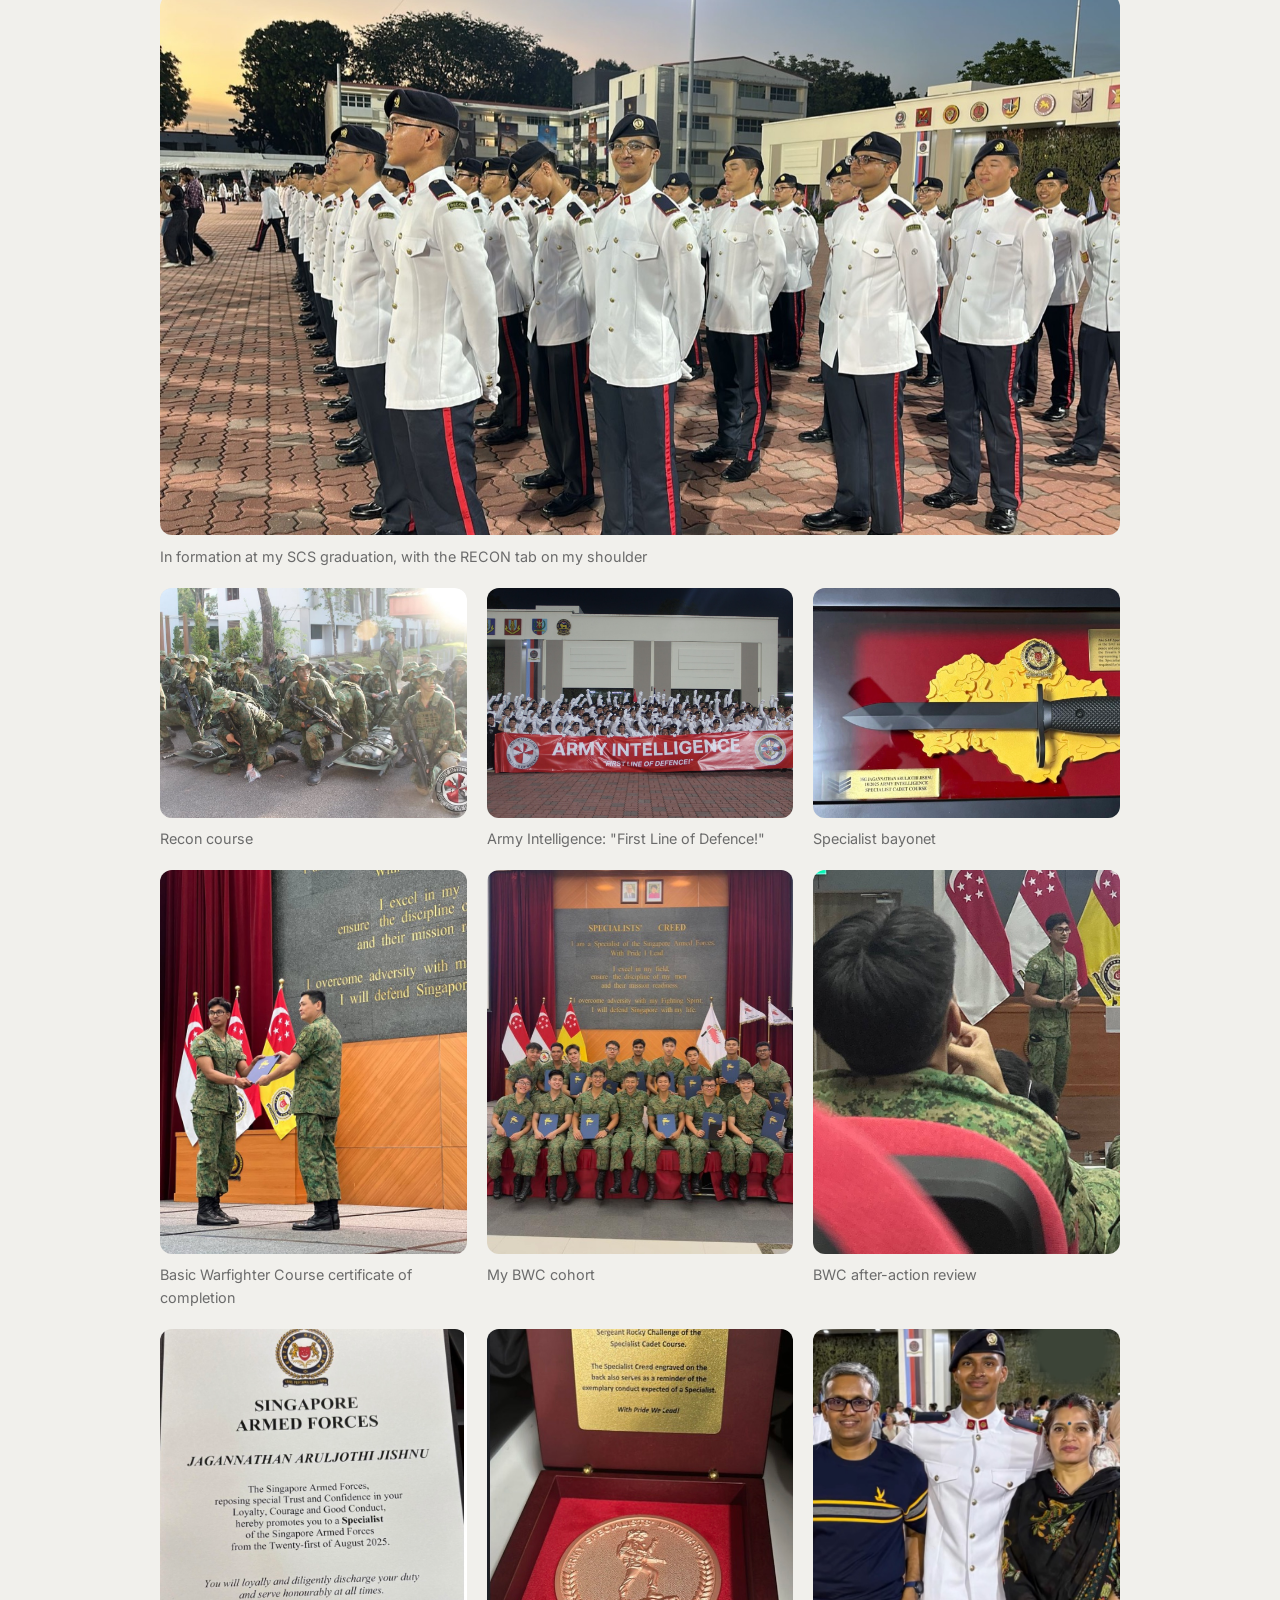
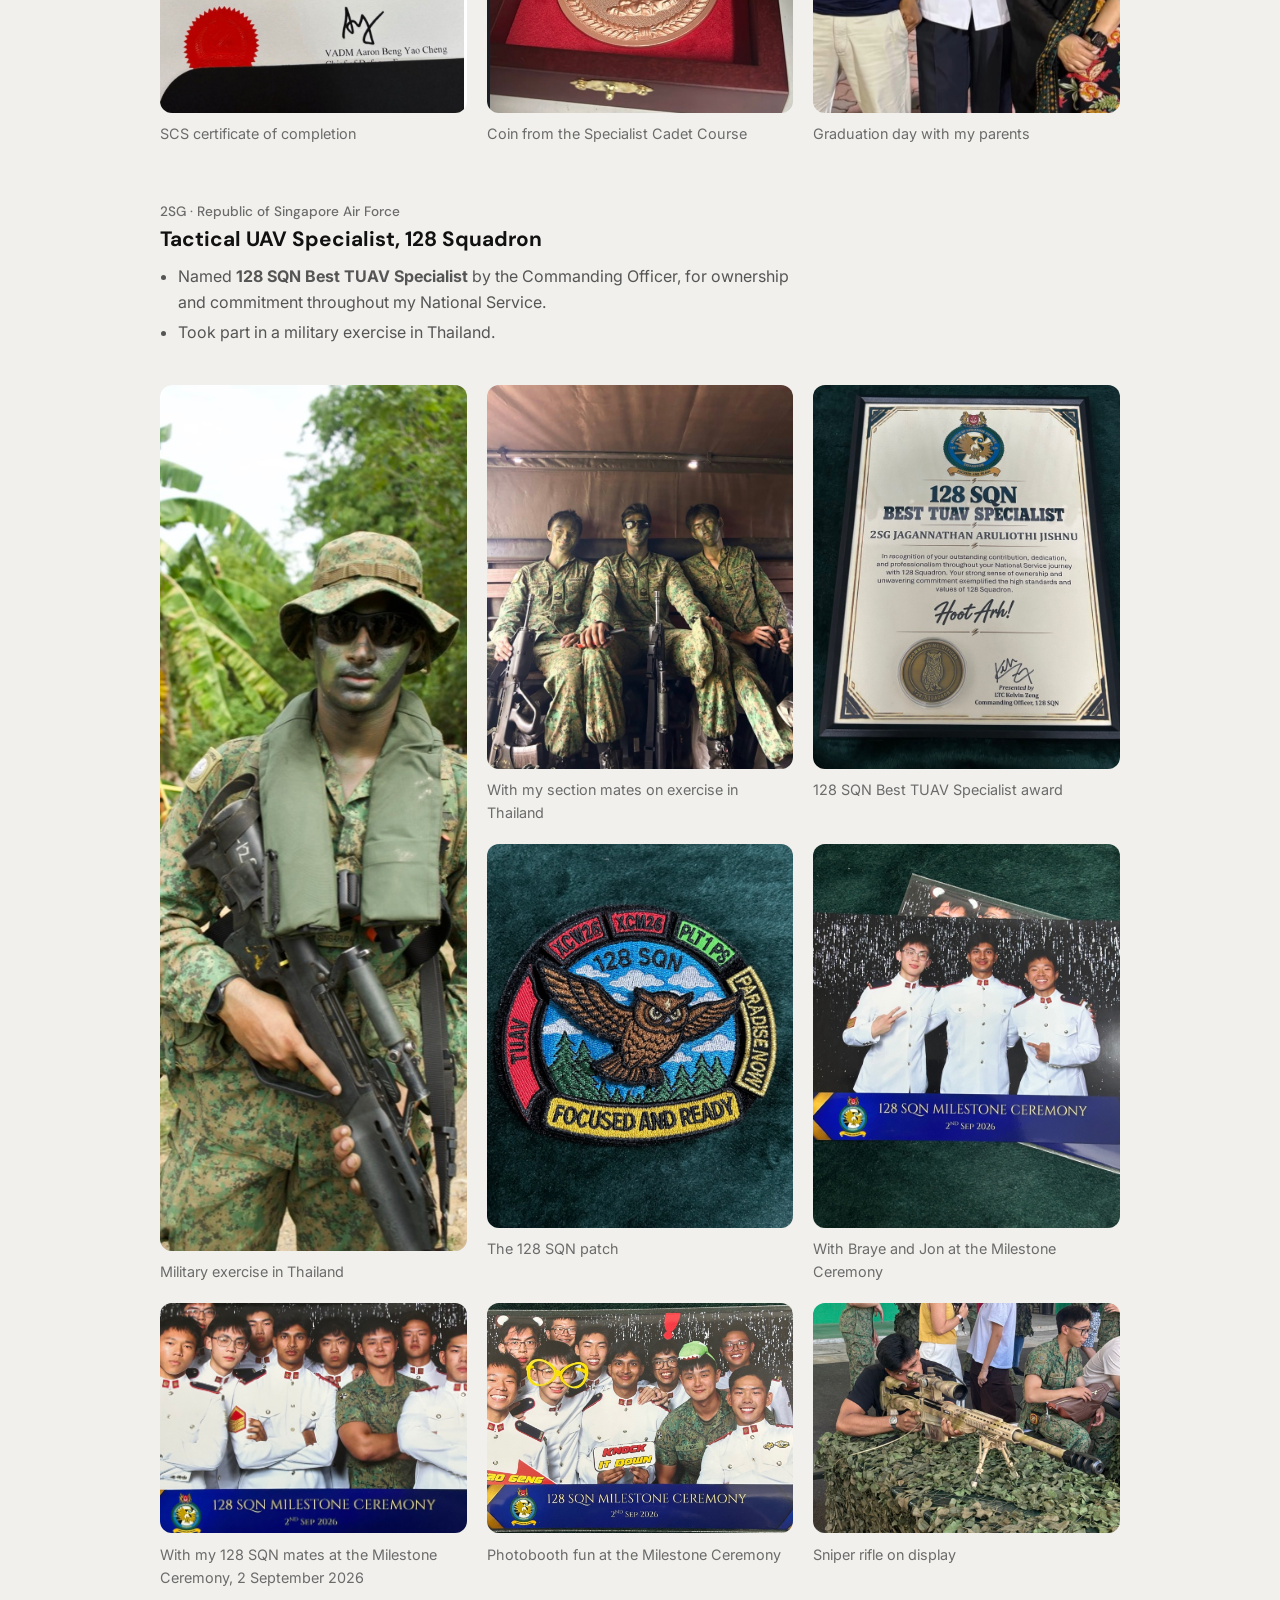
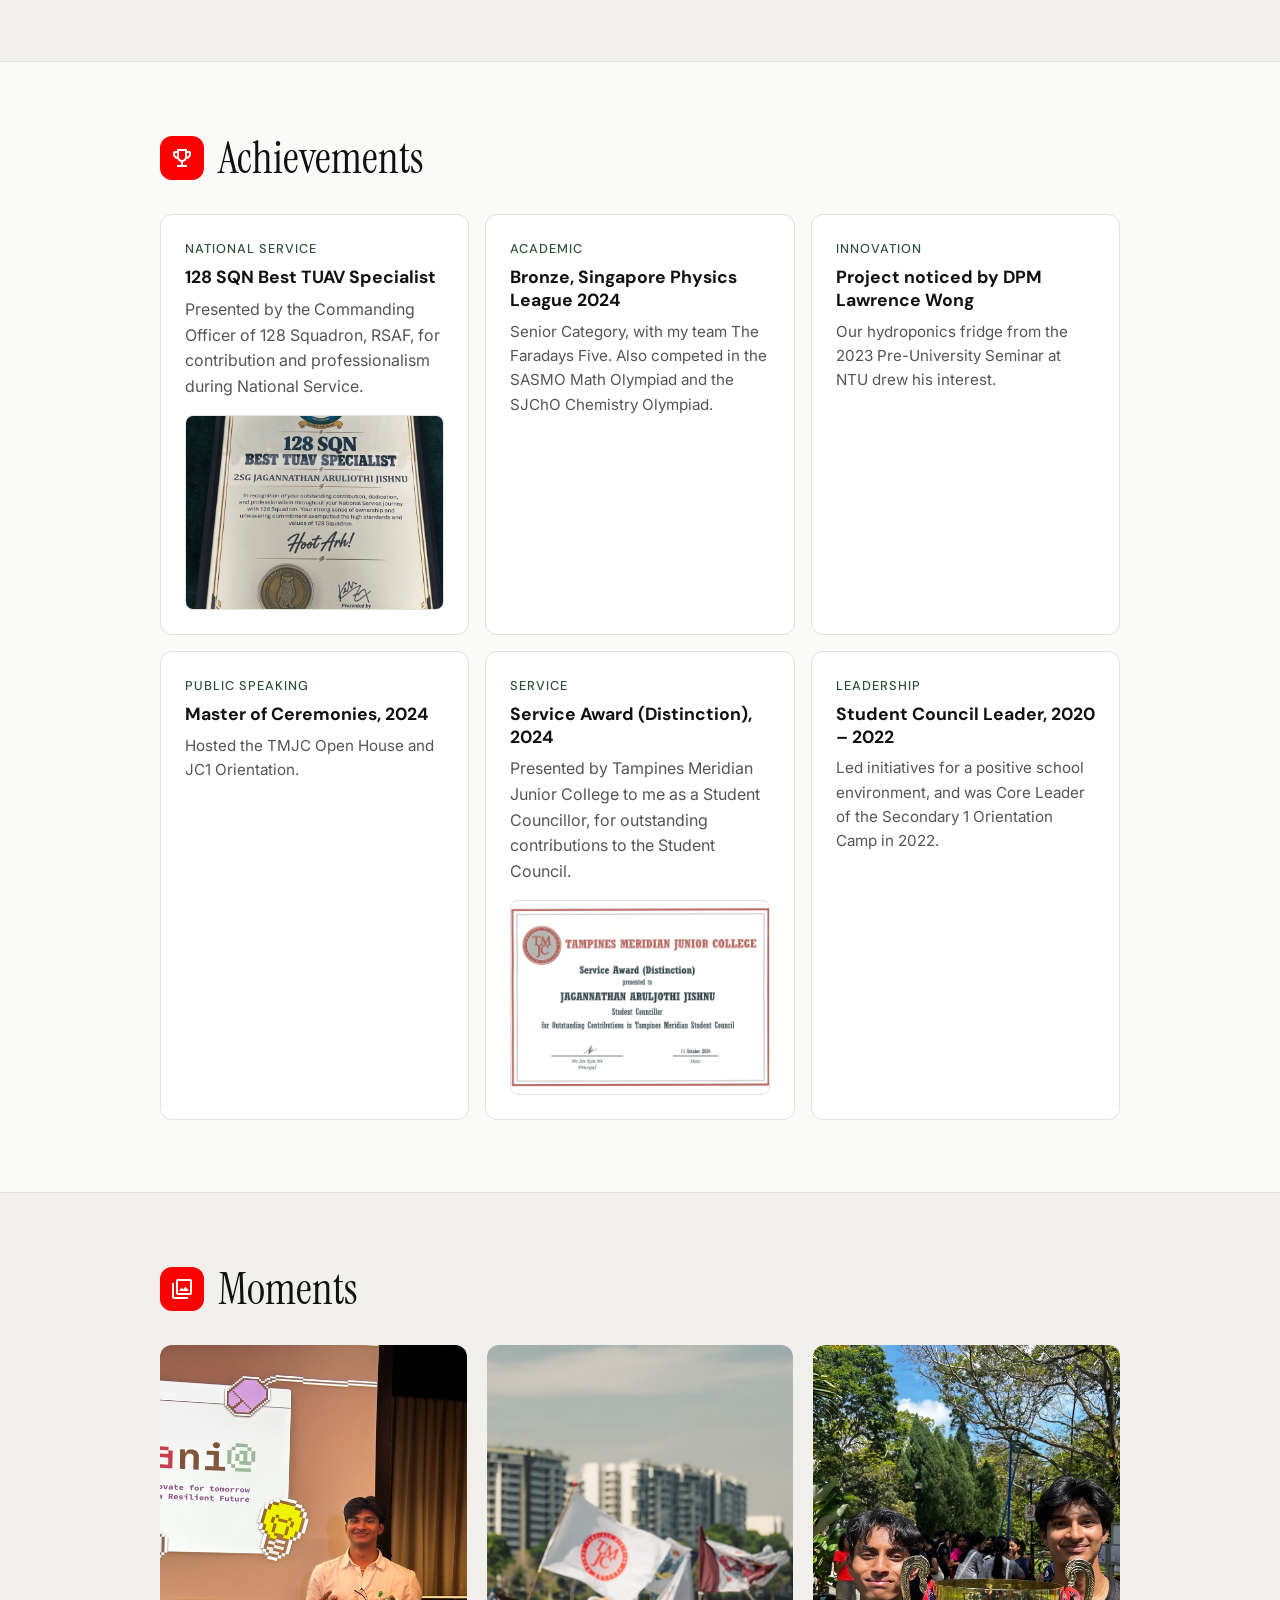
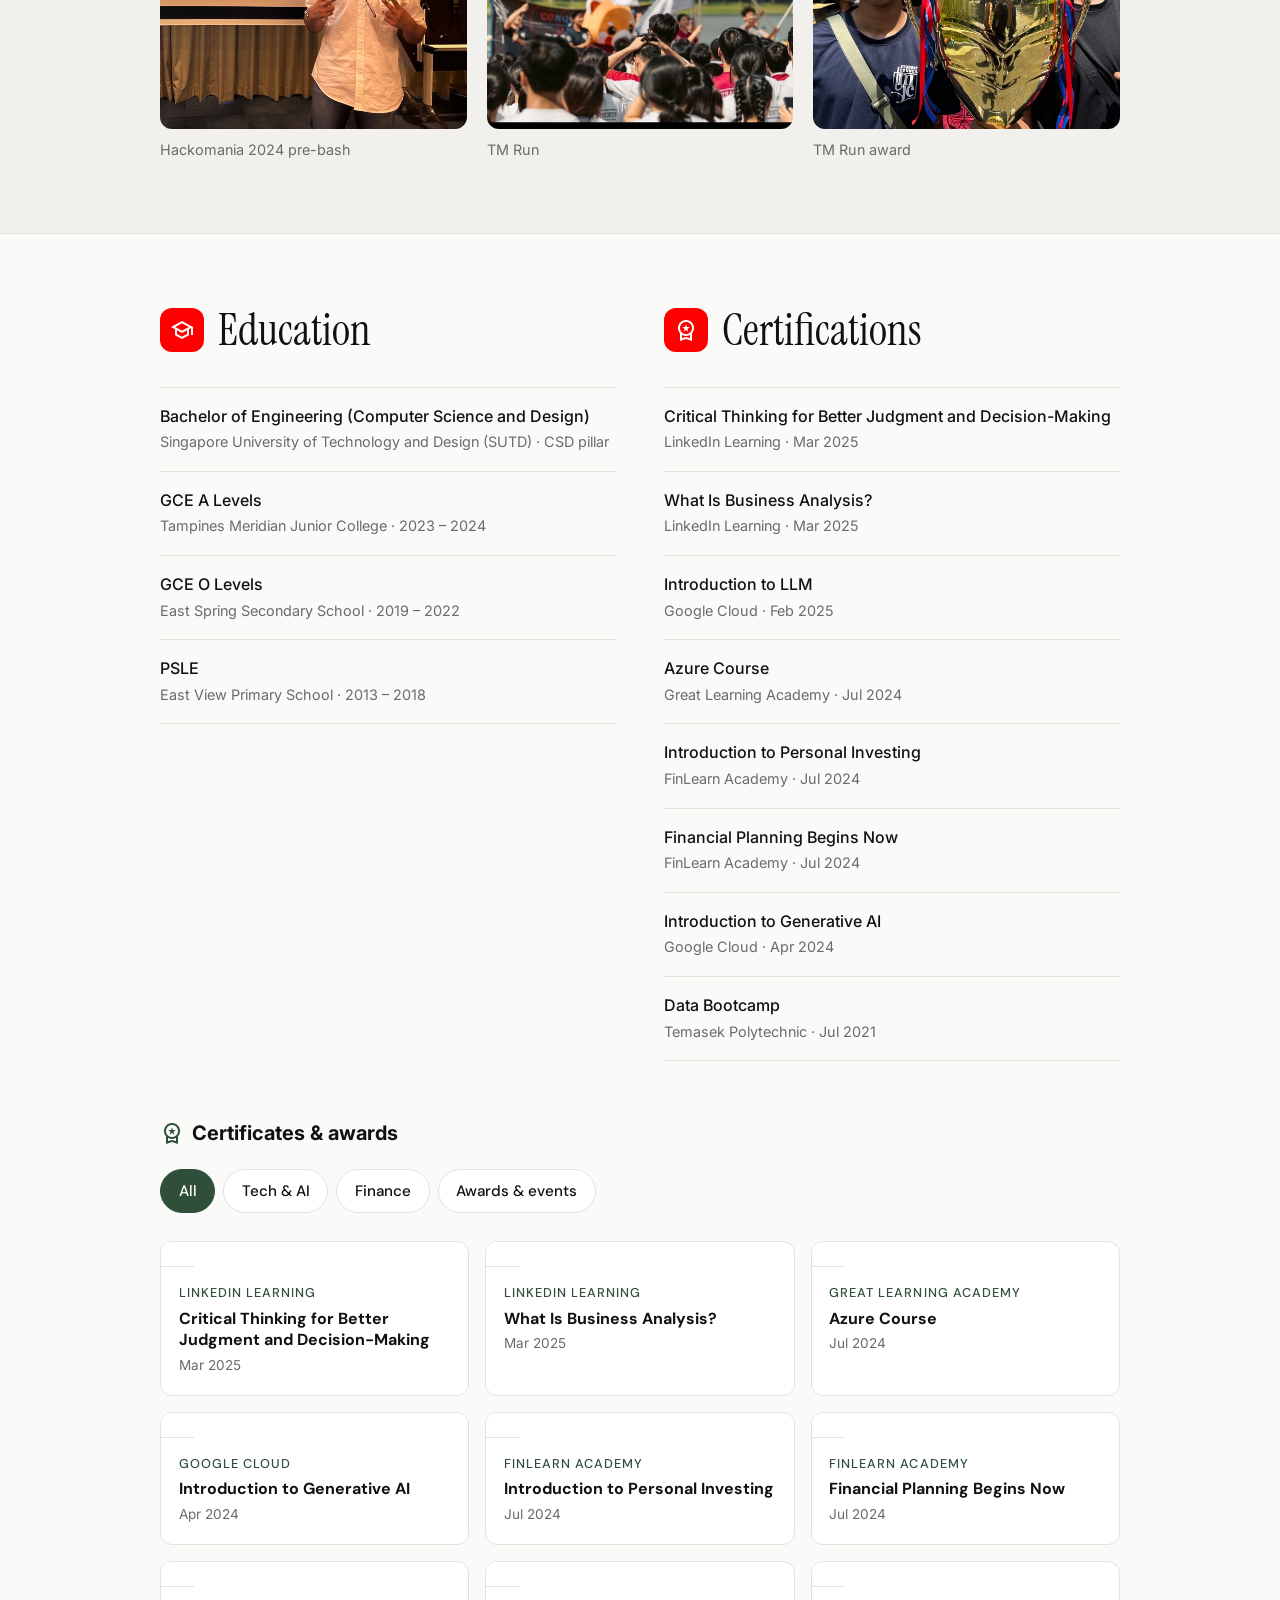
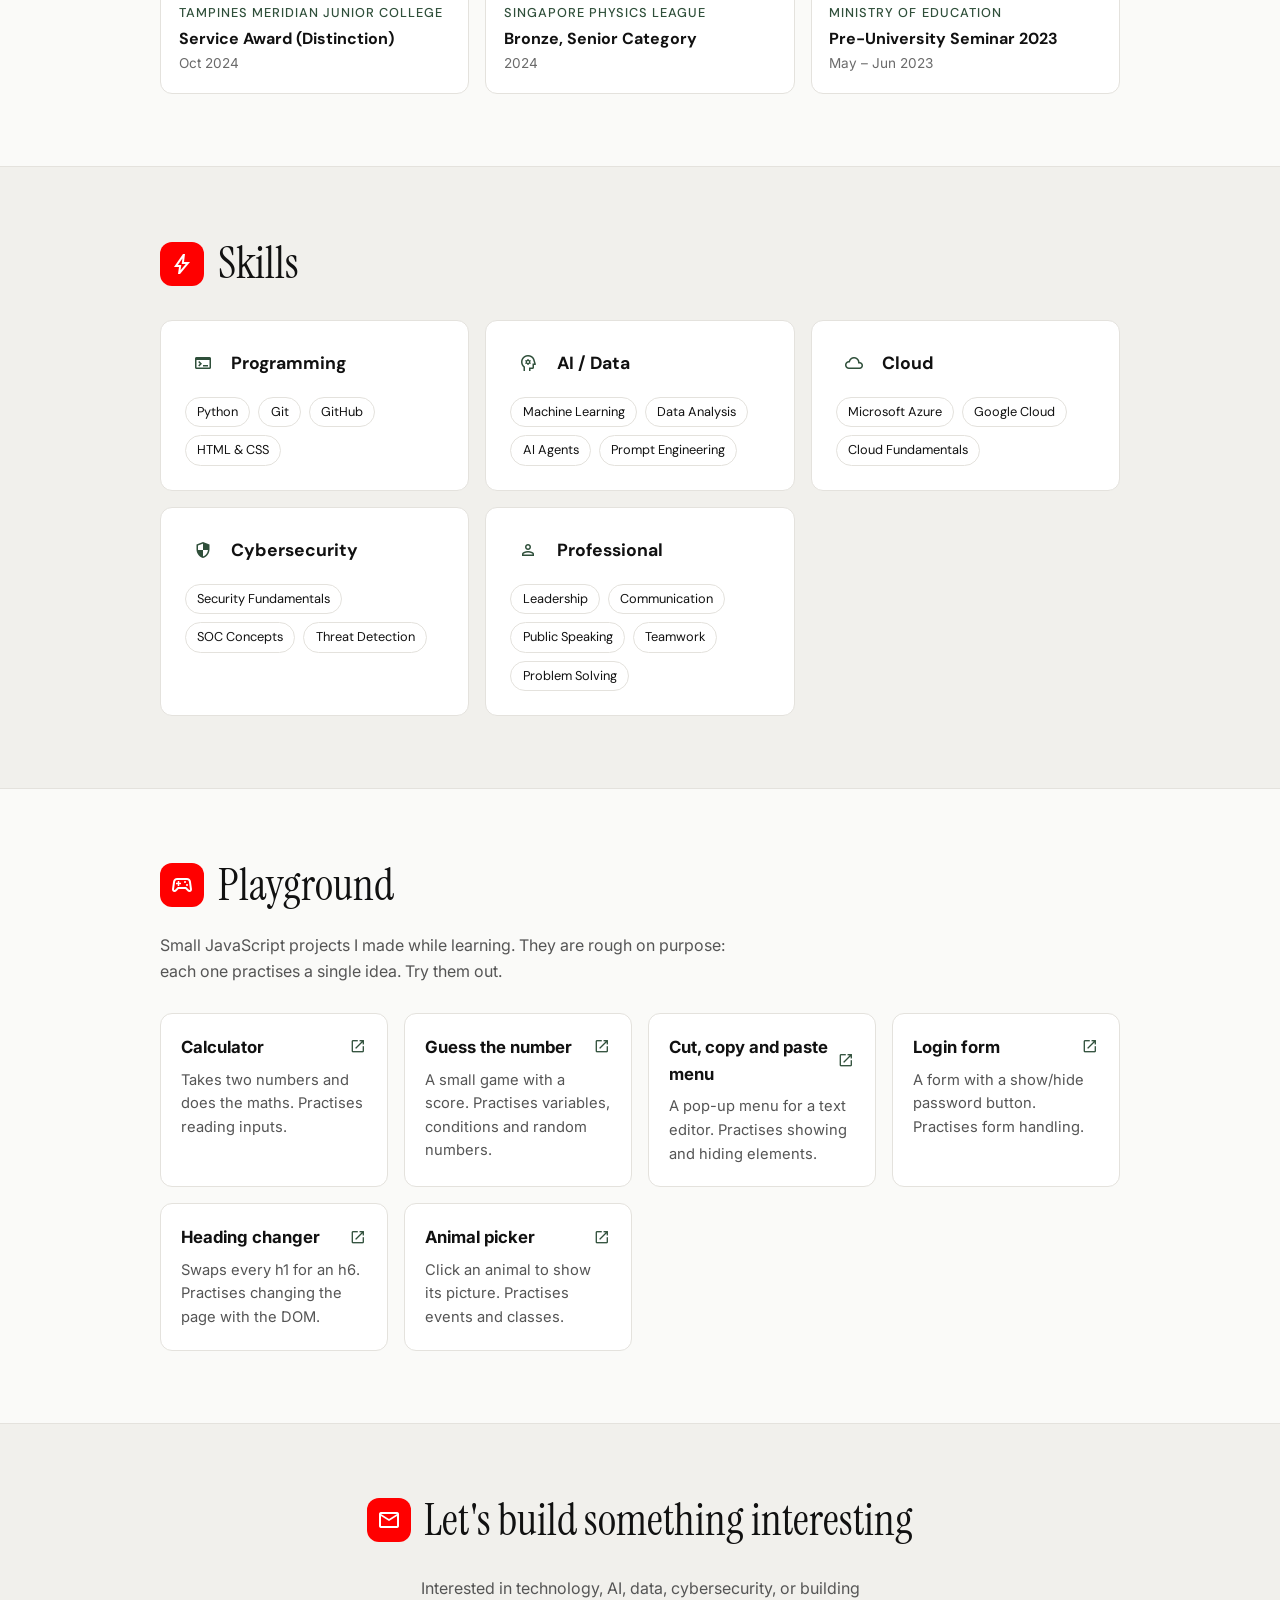
==== commit 9bd4d3d8: "Remove College Crack project and the empty Web filter Co-Authored-By: Claude Opus 5.5 <noreply@anthr" ====
--- a/index.html
+++ b/index.html
@@ -304,35 +304,10 @@
                     <button class="pill-btn" type="button" data-filter="all" aria-pressed="true">All</button>
                     <button class="pill-btn" type="button" data-filter="ai-data" aria-pressed="false">AI / Data</button>
                     <button class="pill-btn" type="button" data-filter="cybersecurity" aria-pressed="false">Cybersecurity</button>
-                    <button class="pill-btn" type="button" data-filter="web" aria-pressed="false">Web</button>
                     <button class="pill-btn" type="button" data-filter="research" aria-pressed="false">Research</button>
                 </div>
 
                 <div class="project-grid reveal">
-                    <!-- TODO: check the technologies, contribution and status for College Crack -->
-                    <article class="project-card" data-category="web" data-github="" data-demo="">
-                        <p class="card-label">Web &middot; Education</p>
-                        <h3>College Crack</h3>
-                        <p>A student resource and career guidance platform covering technology, AI/ML, cloud, IT and educational pathways.</p>
-                        <ul class="tags tags-small">
-                            <li>Web</li>
-                            <li>Content design</li>
-                            <li>Career research</li>
-                        </ul>
-                        <p class="project-status"><span class="status-dot" aria-hidden="true"></span>In progress</p>
-                        <div class="project-more" hidden>
-                            <h4>The problem</h4>
-                            <p>Students choosing a path into tech find information about AI/ML, cloud and IT courses and careers scattered and confusing.</p>
-                            <h4>The solution</h4>
-                            <p>One platform that gathers guides and career pathways for technology, AI/ML, cloud and IT in one place.</p>
-                            <h4>Tech used</h4>
-                            <p>Web, content design and career research.</p>
-                            <h4>My contribution</h4>
-                            <p>Planning how the content is organised and writing the guides.</p>
-                        </div>
-                        <button class="project-open" type="button" aria-haspopup="dialog">View details<span class="material-symbols-outlined" aria-hidden="true">arrow_forward</span></button>
-                    </article>
-
                     <article class="project-card" data-category="research" data-github="" data-demo="">
                         <p class="card-label">Research &middot; Healthcare</p>
                         <h3>ProAesthetics</h3>
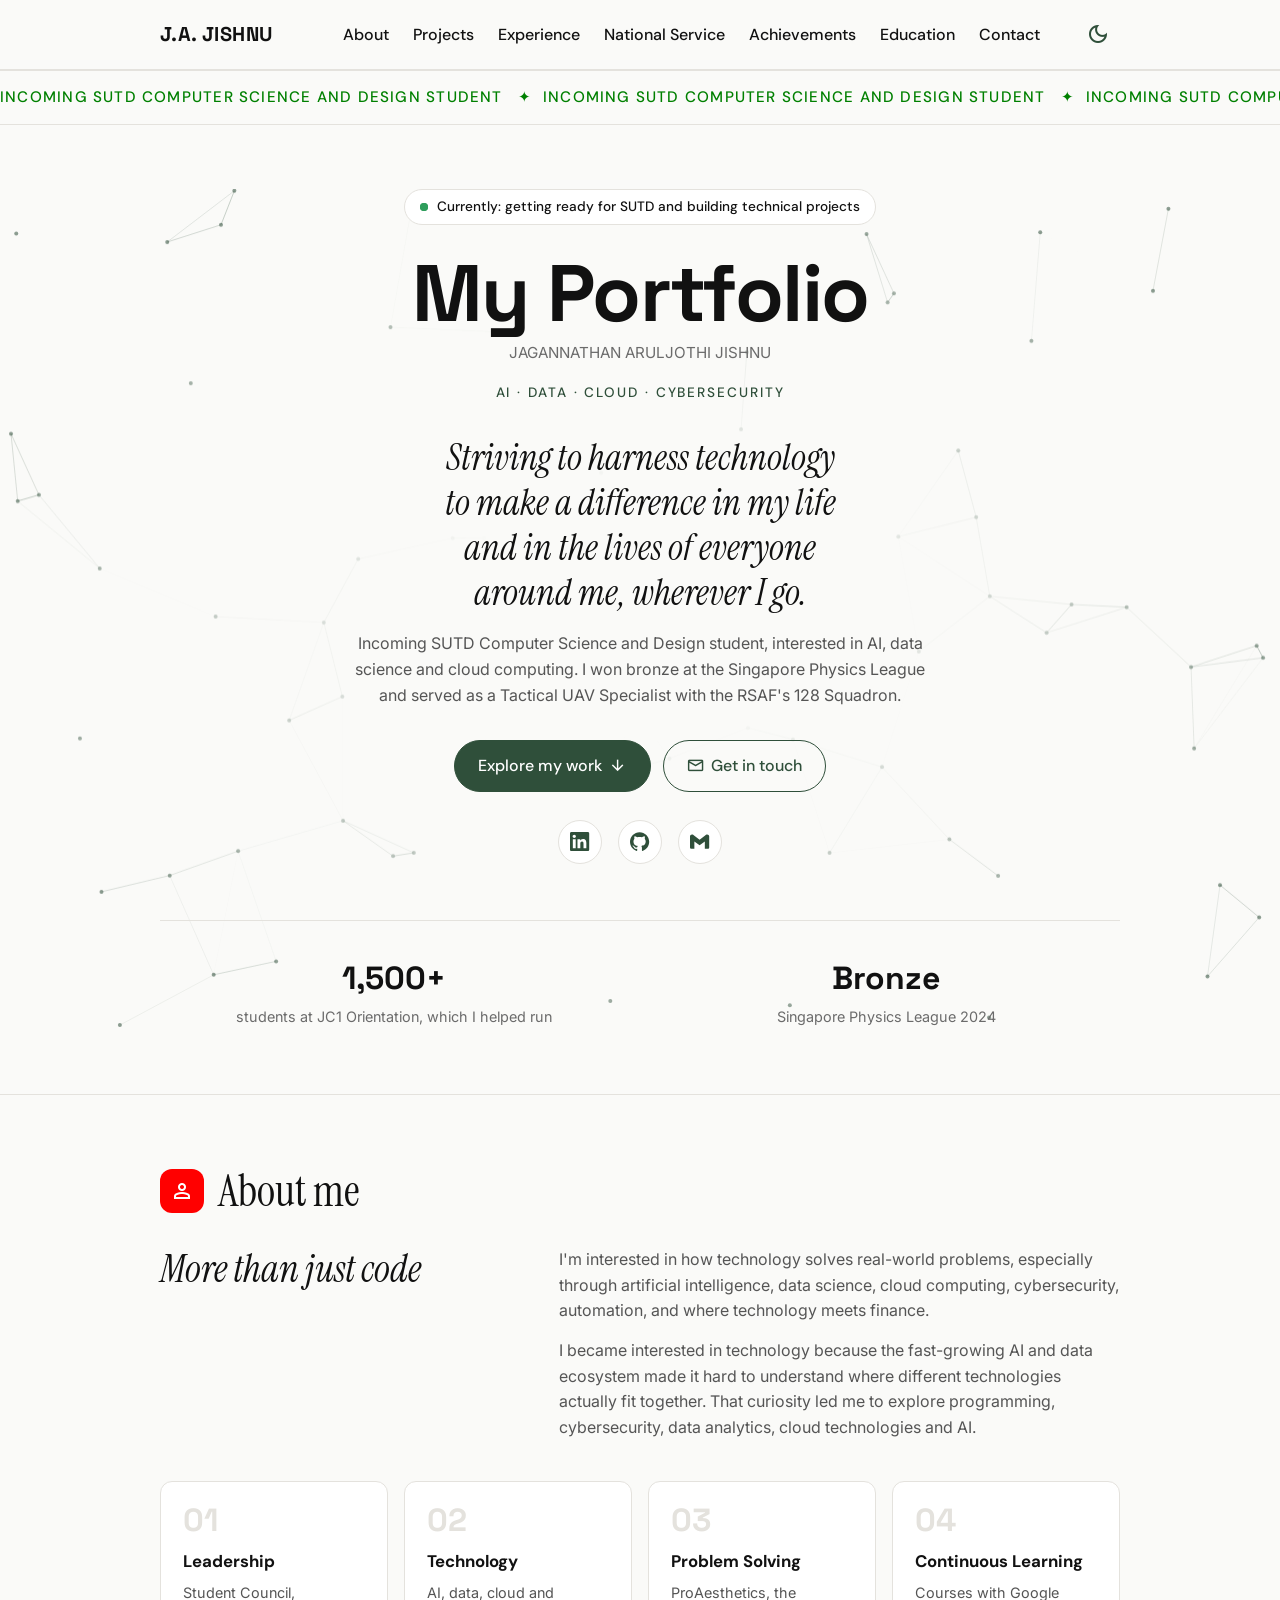
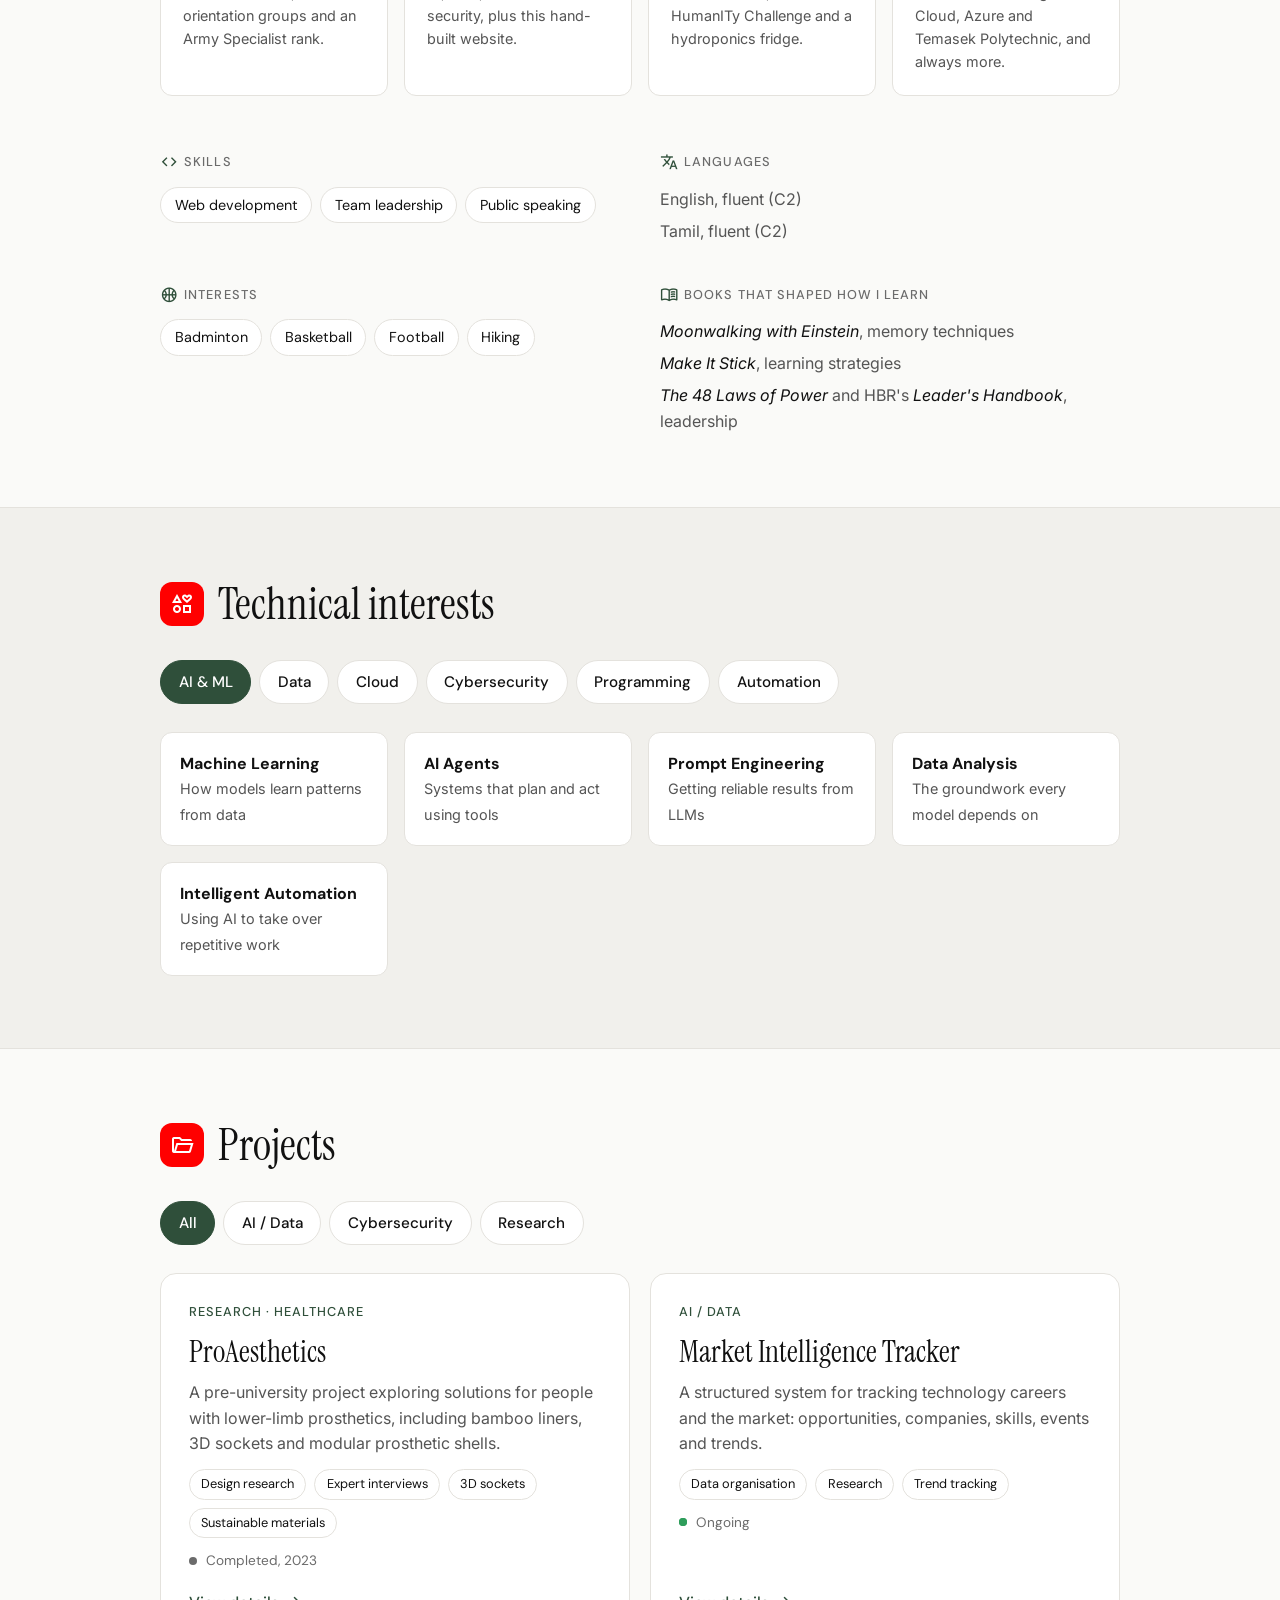
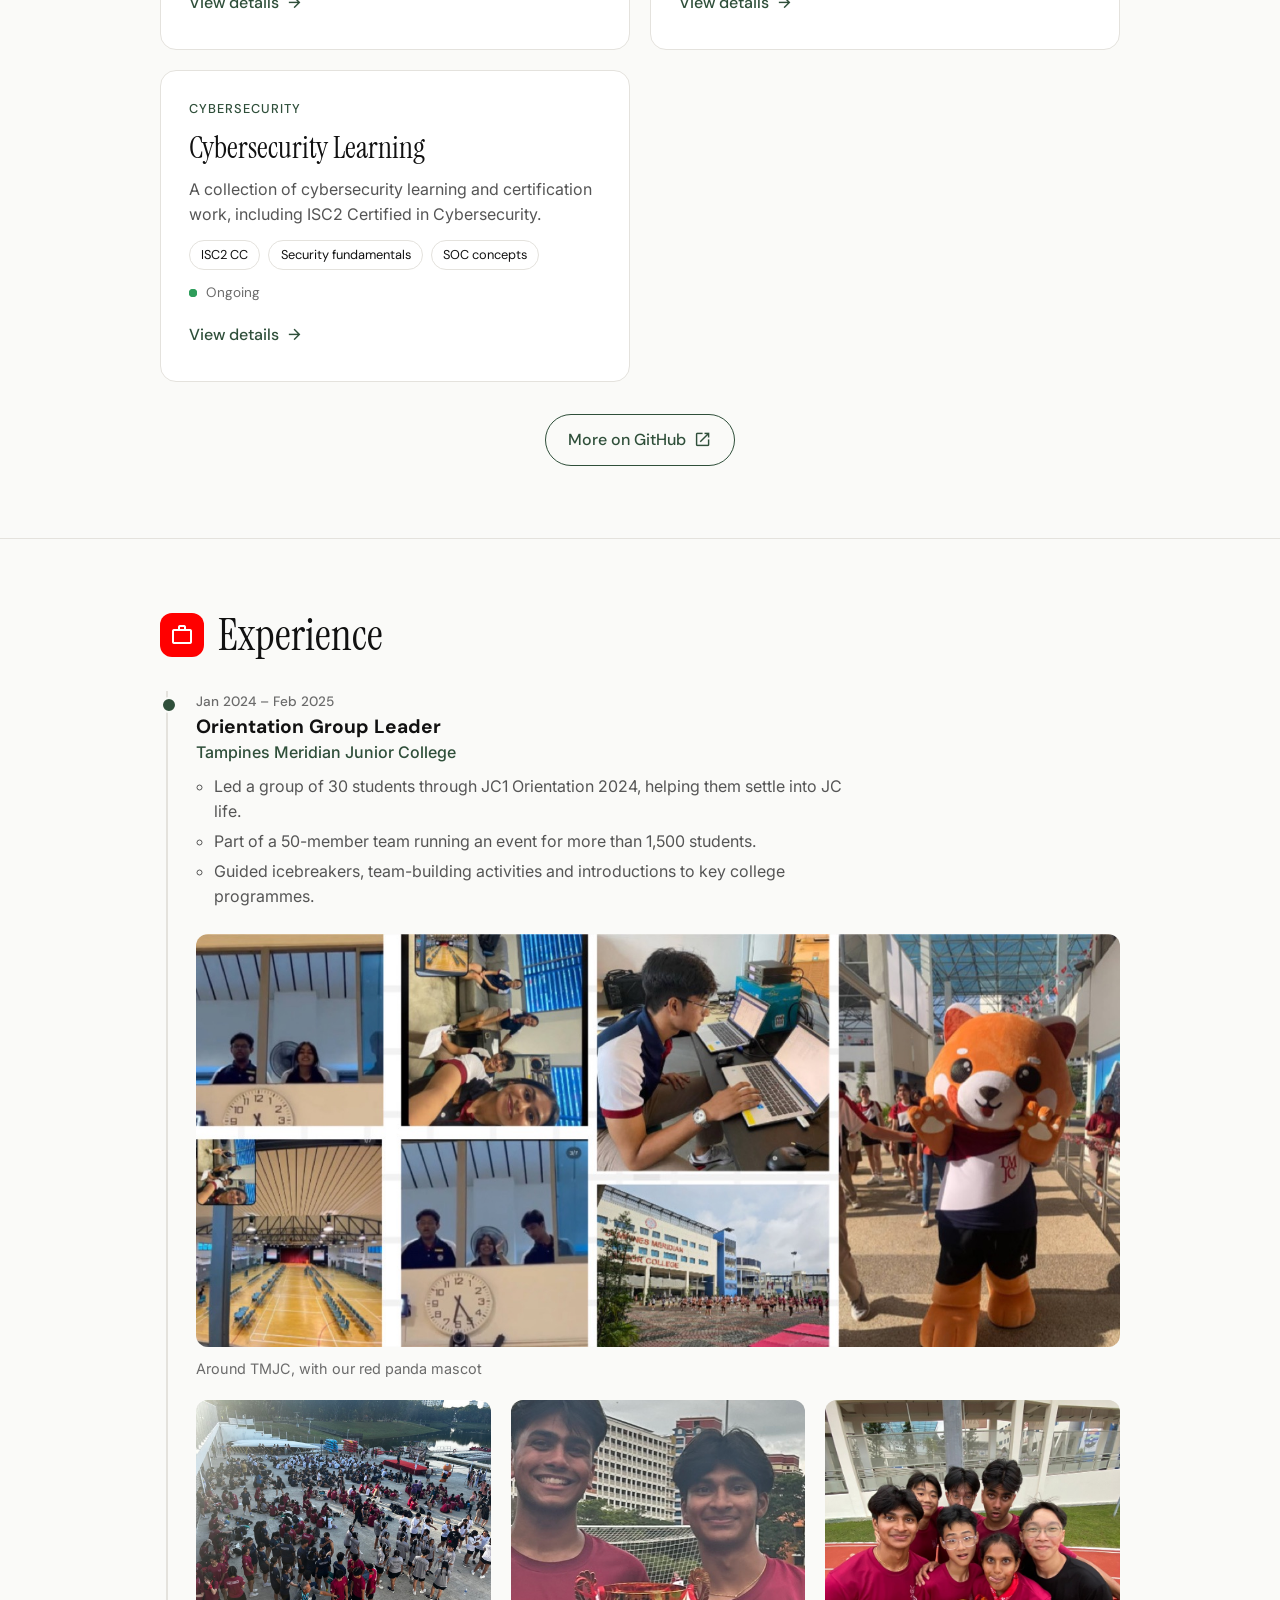
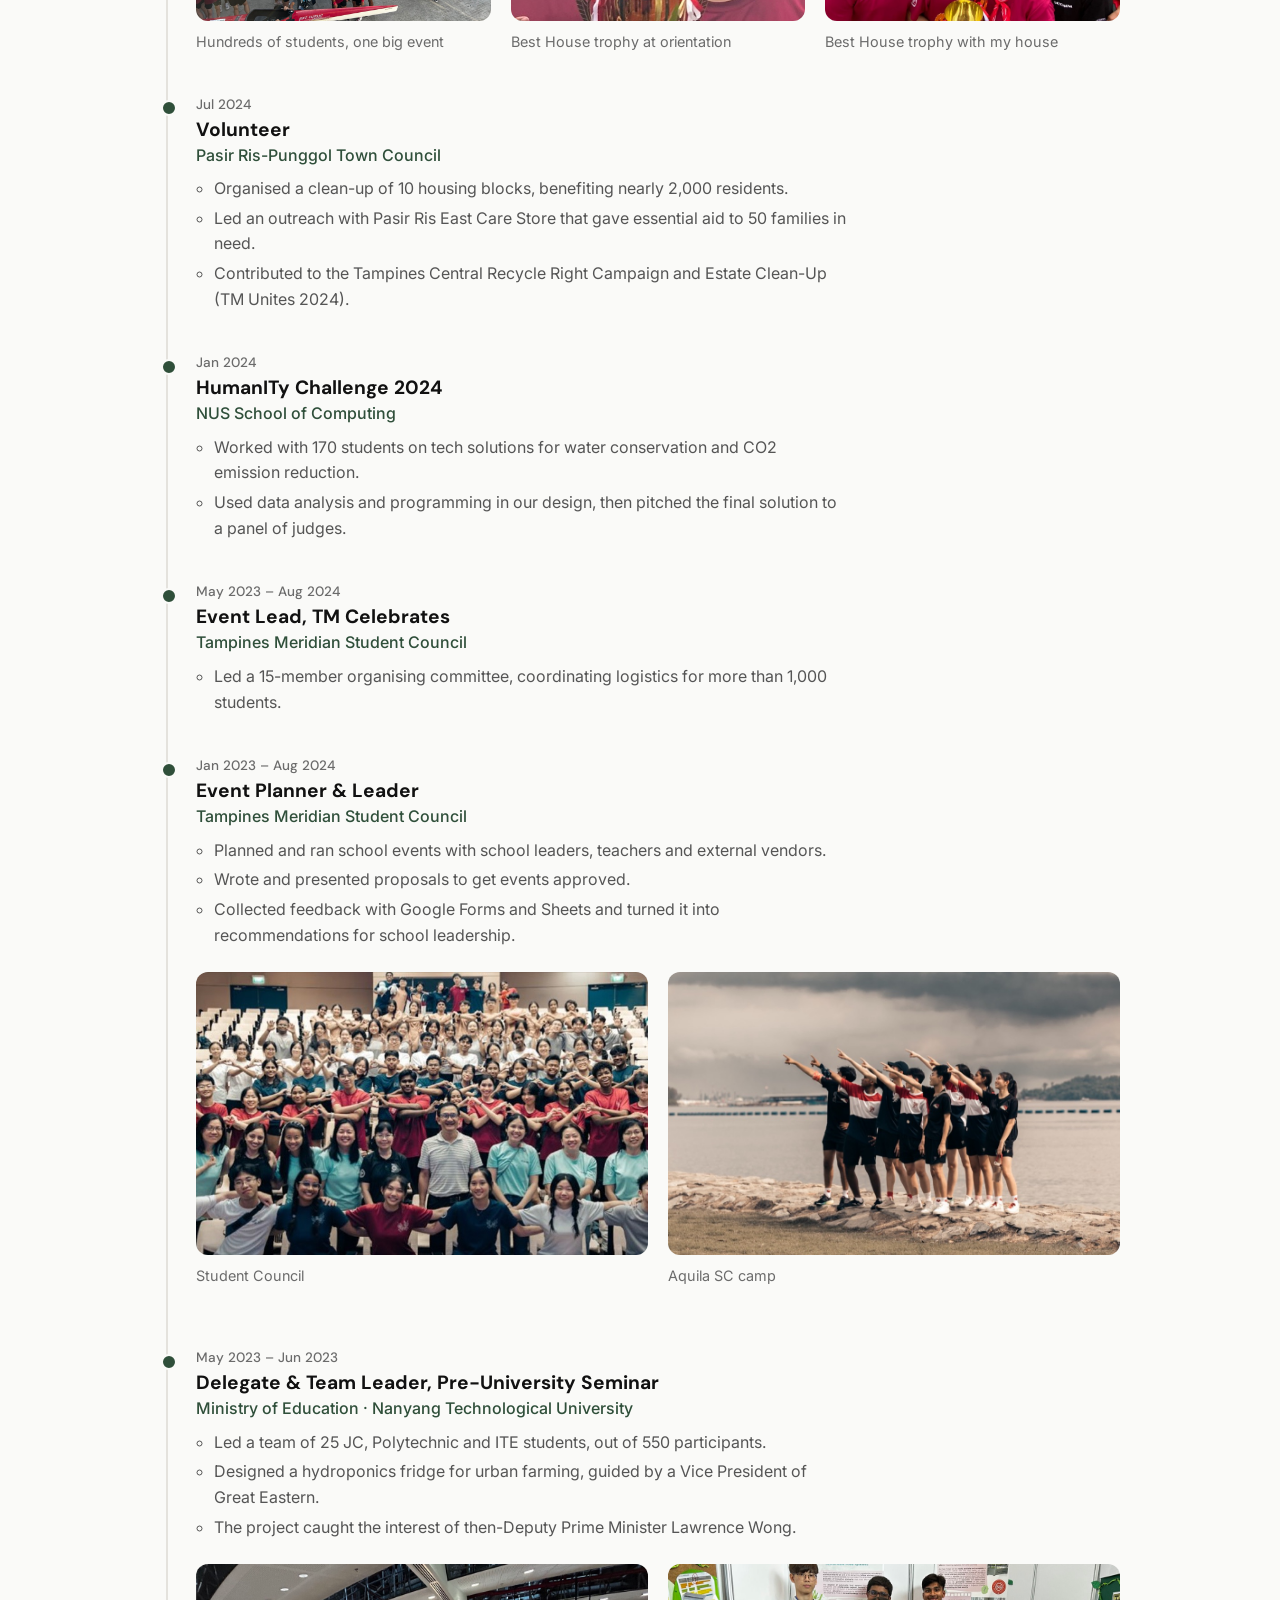
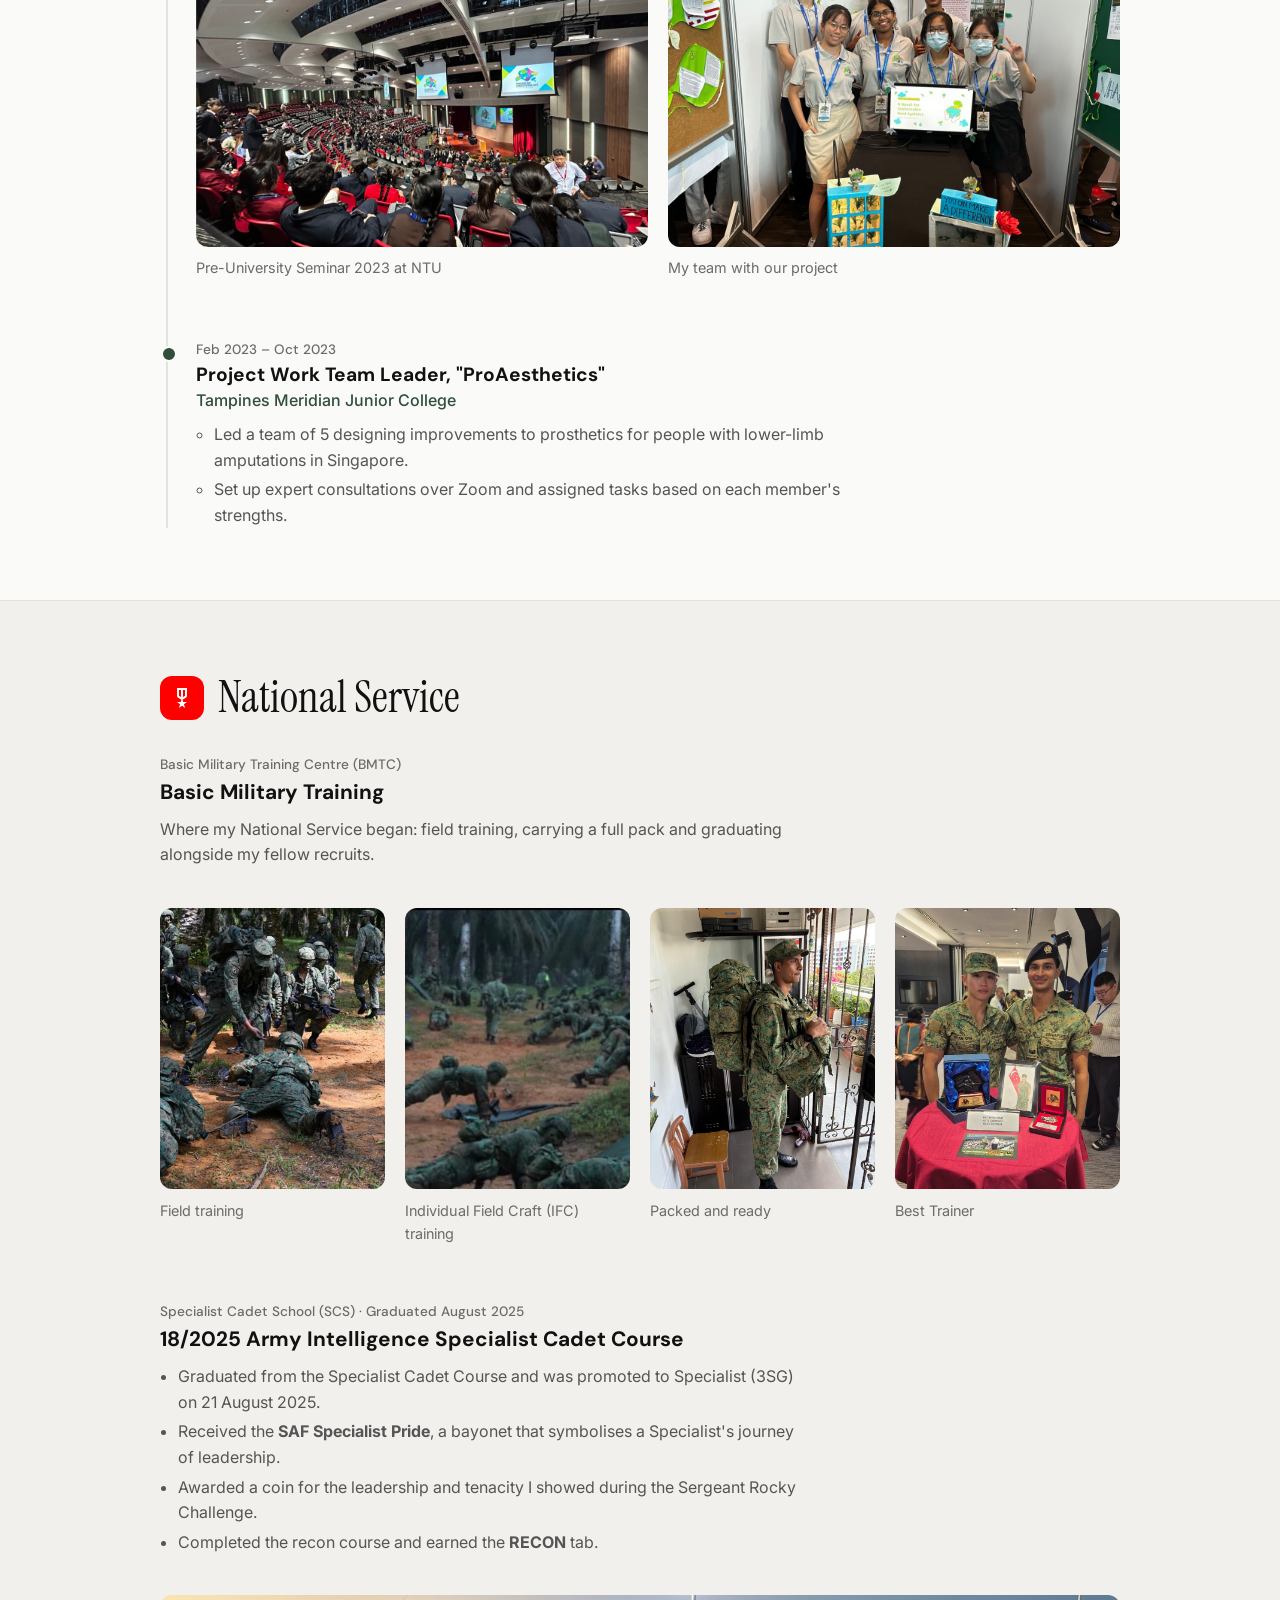
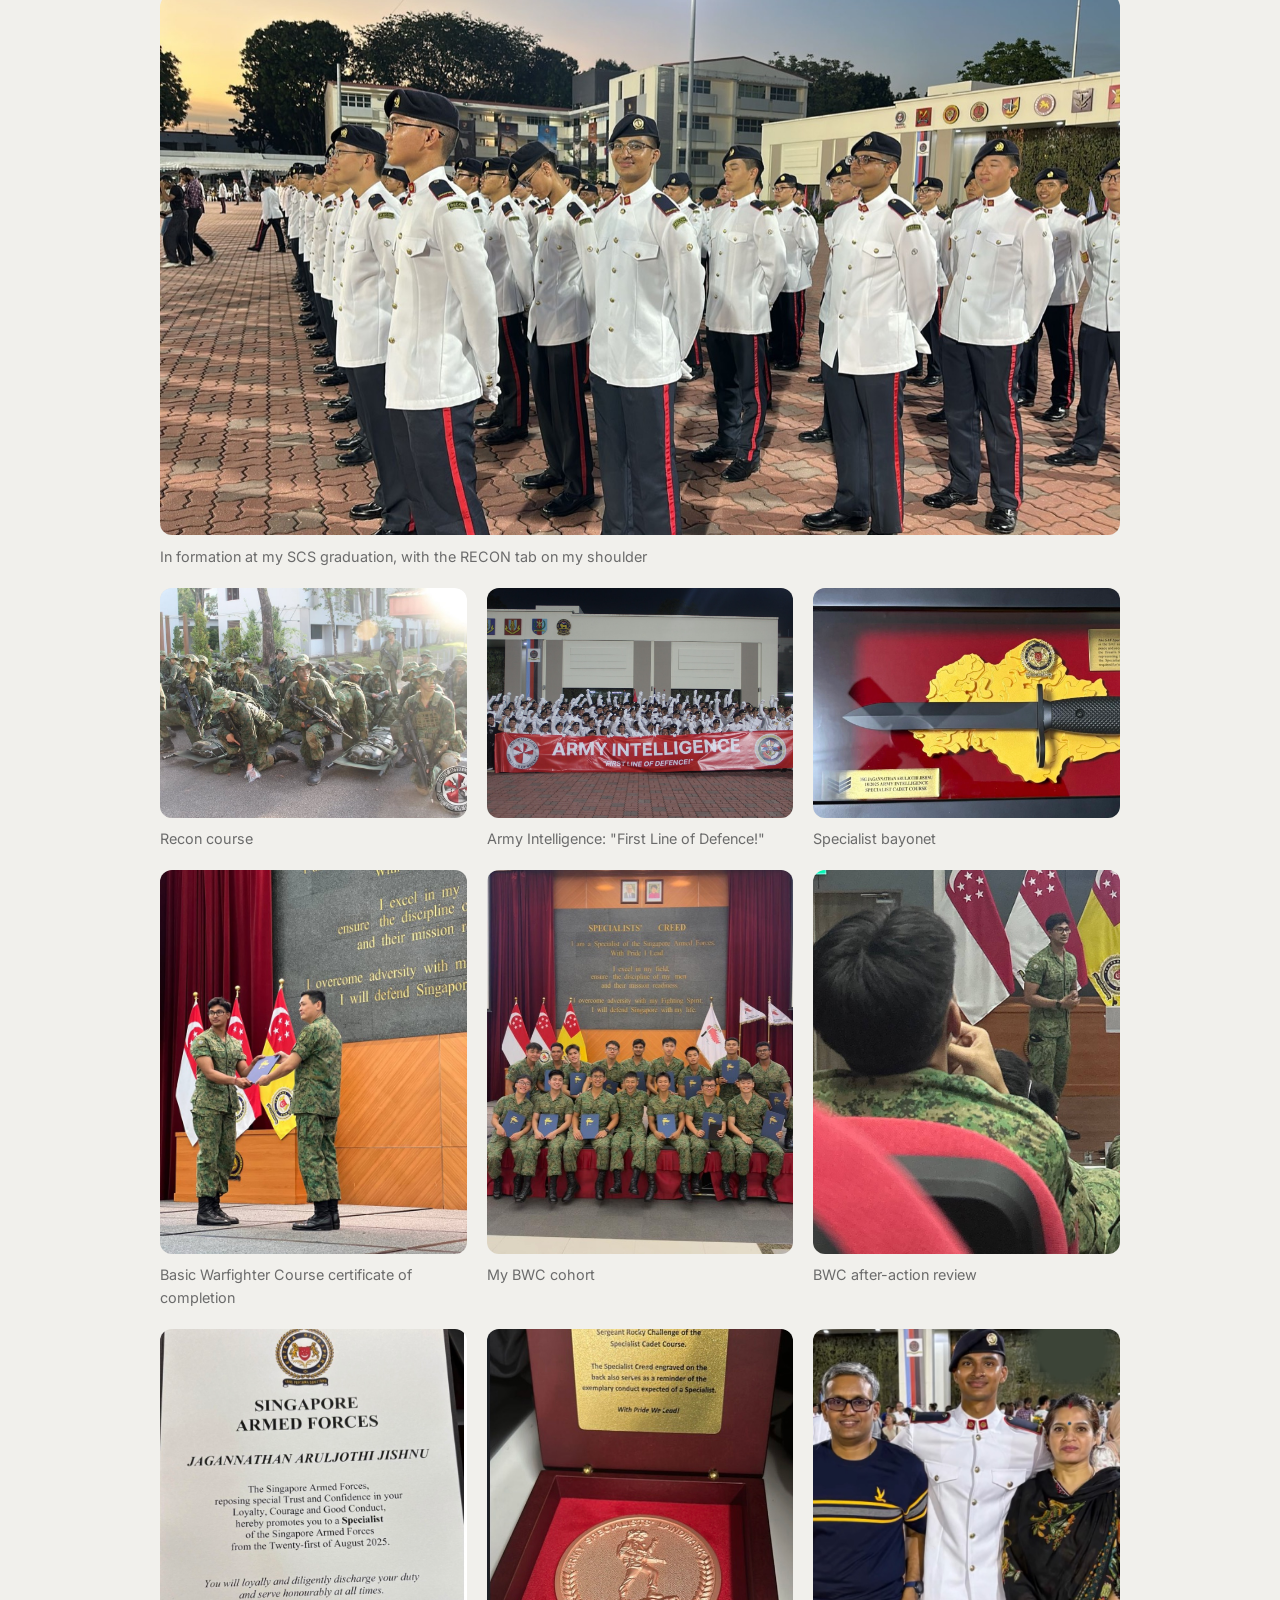
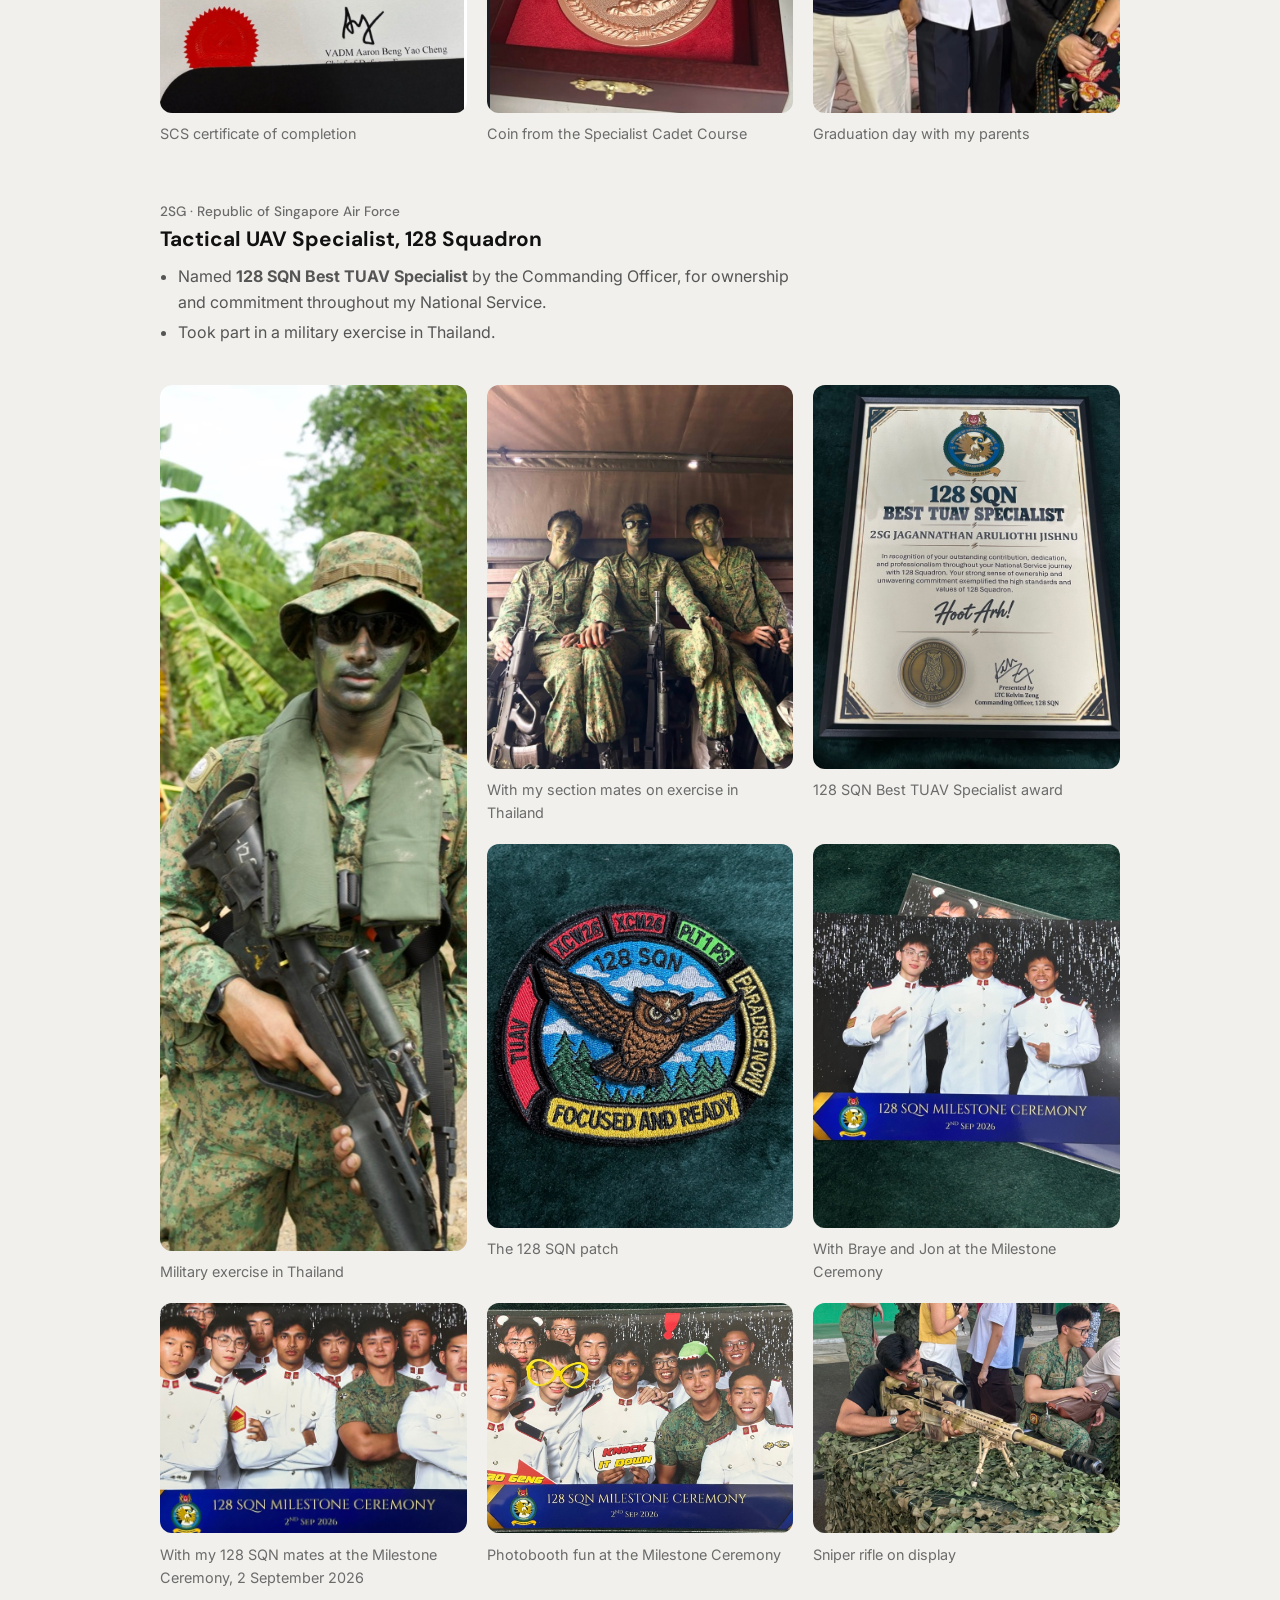
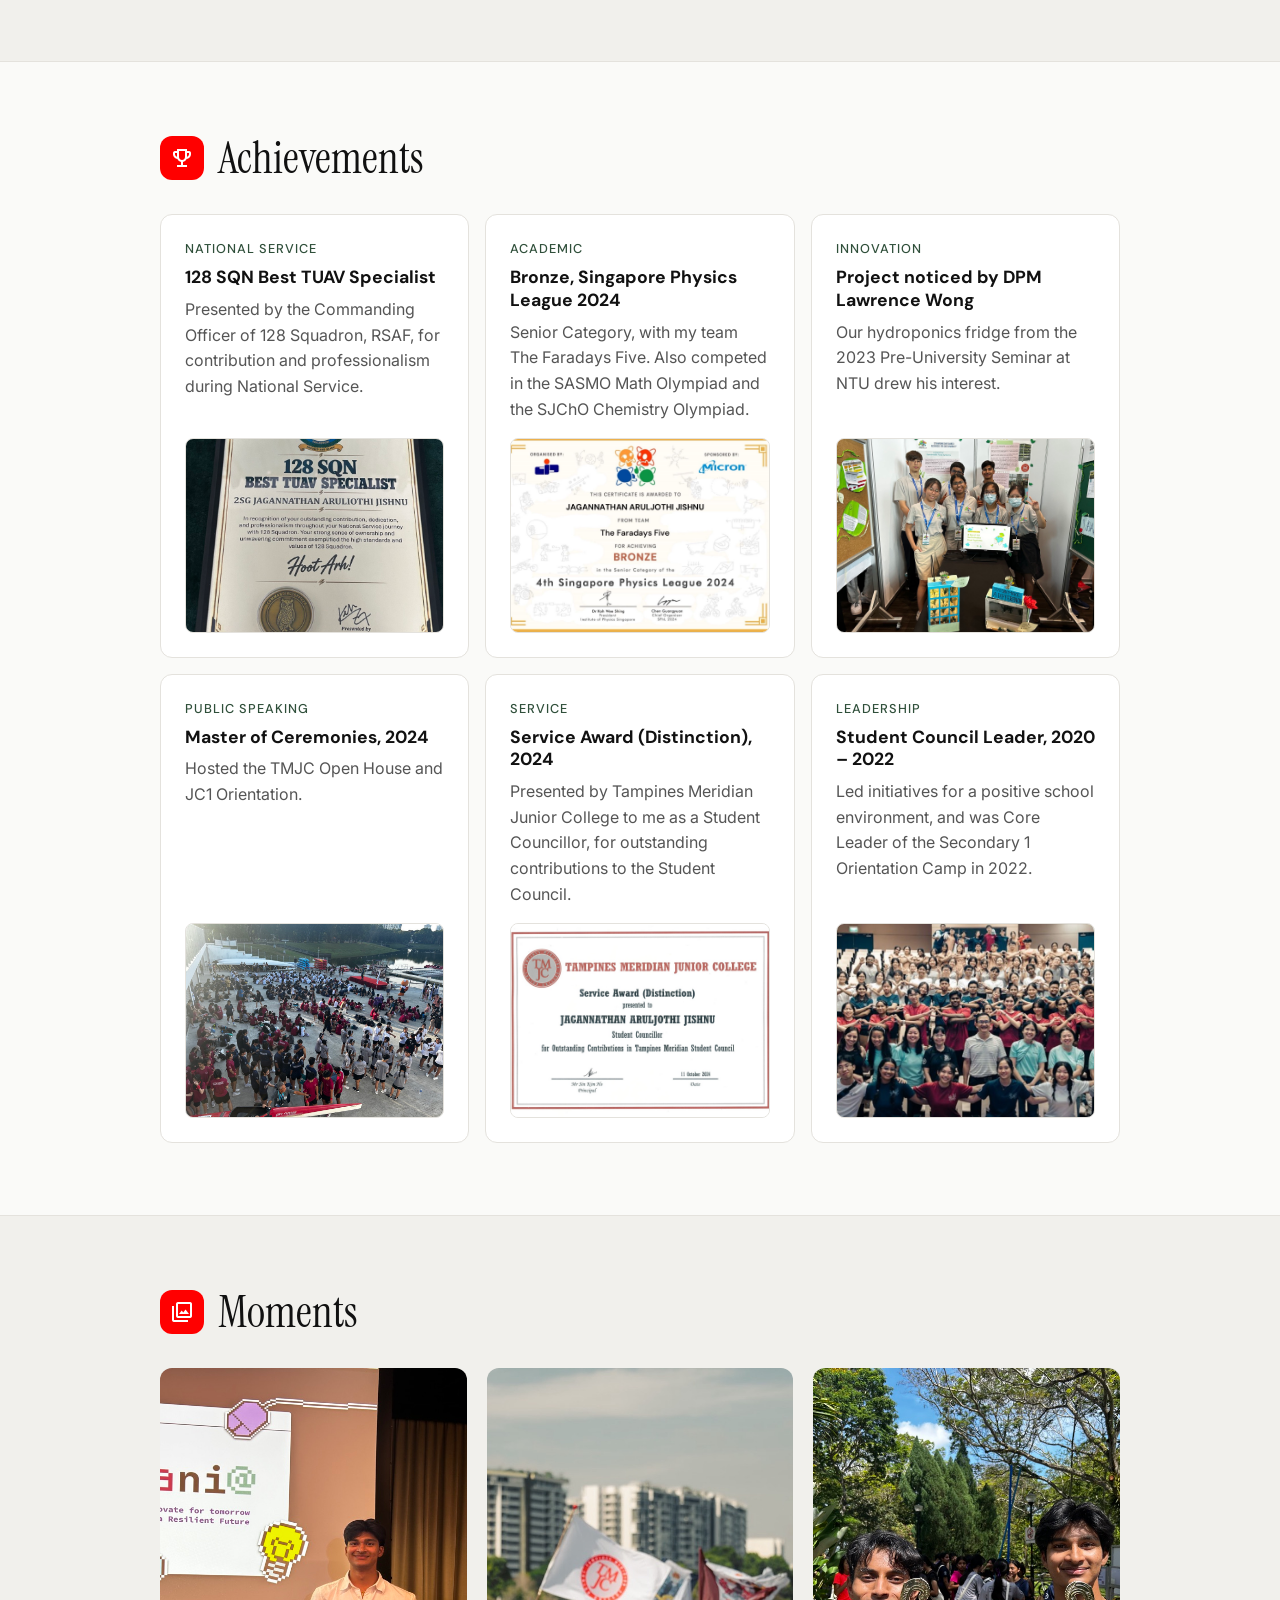
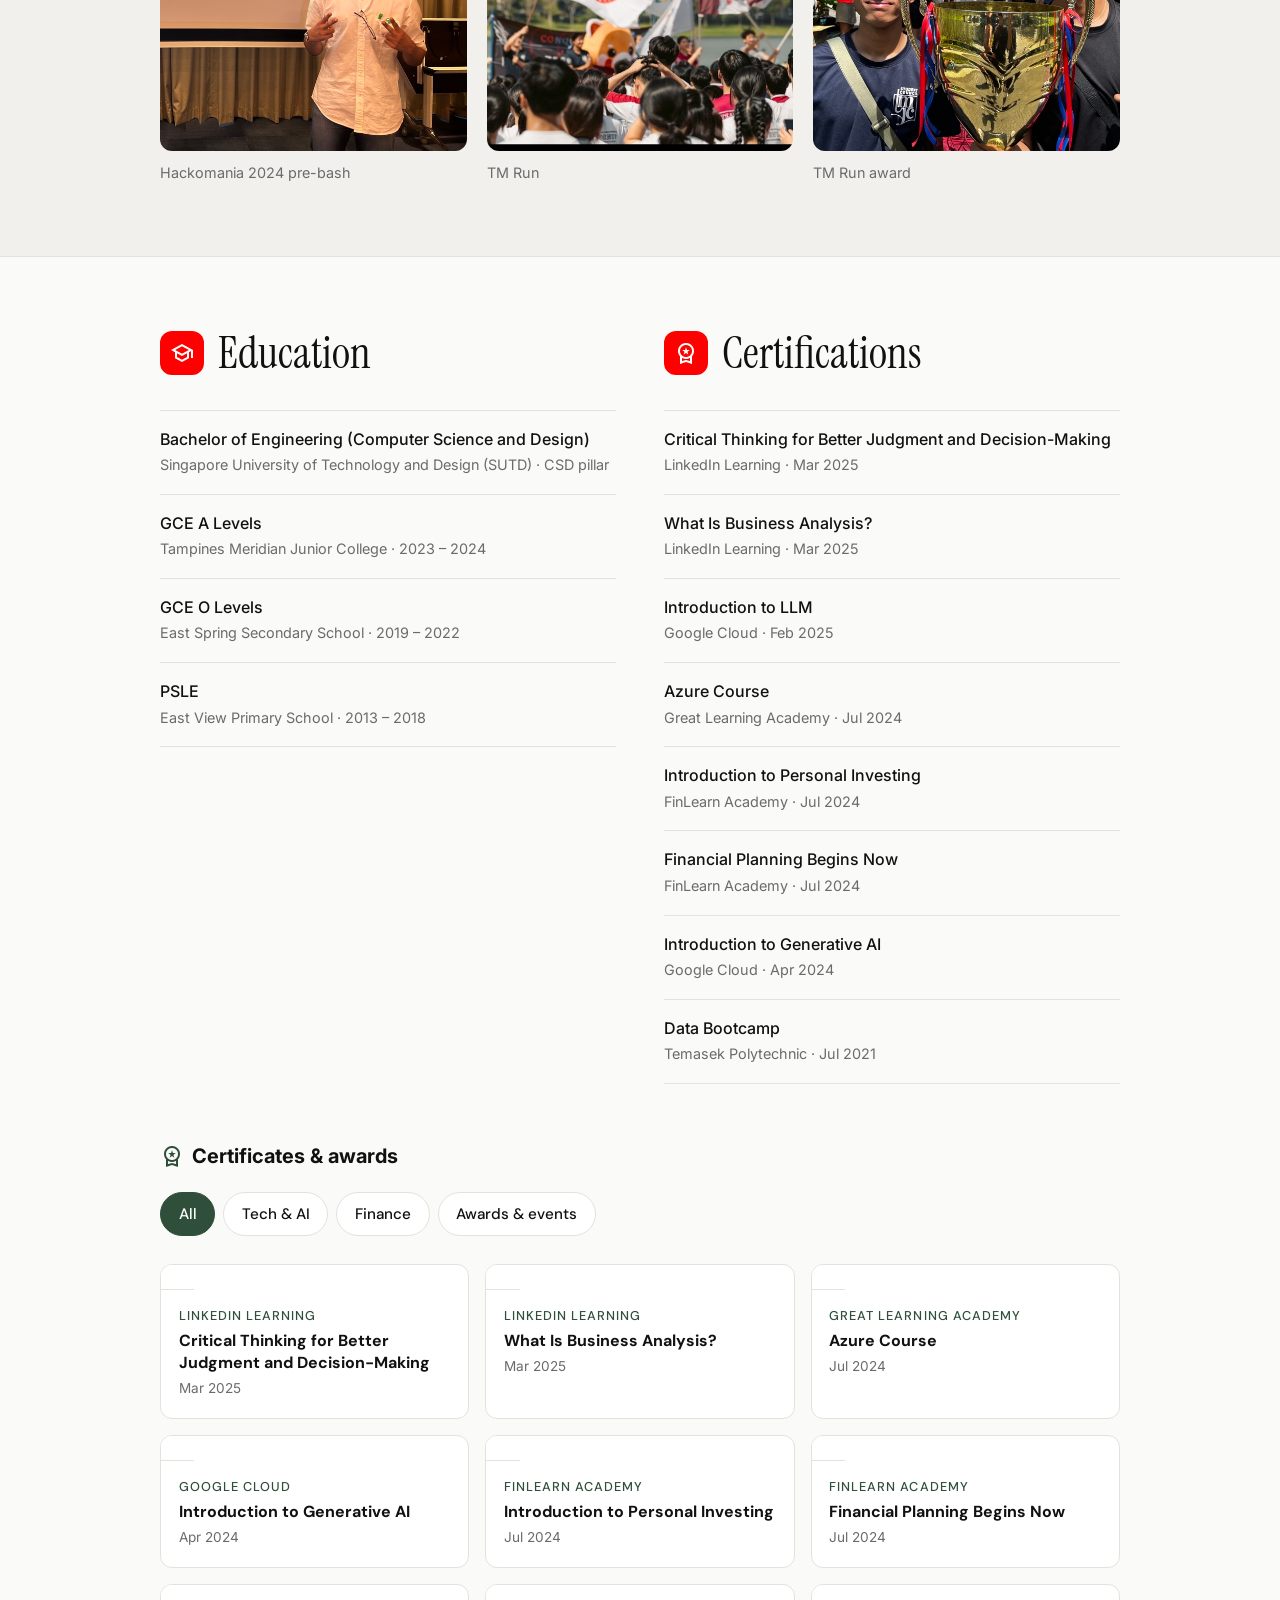
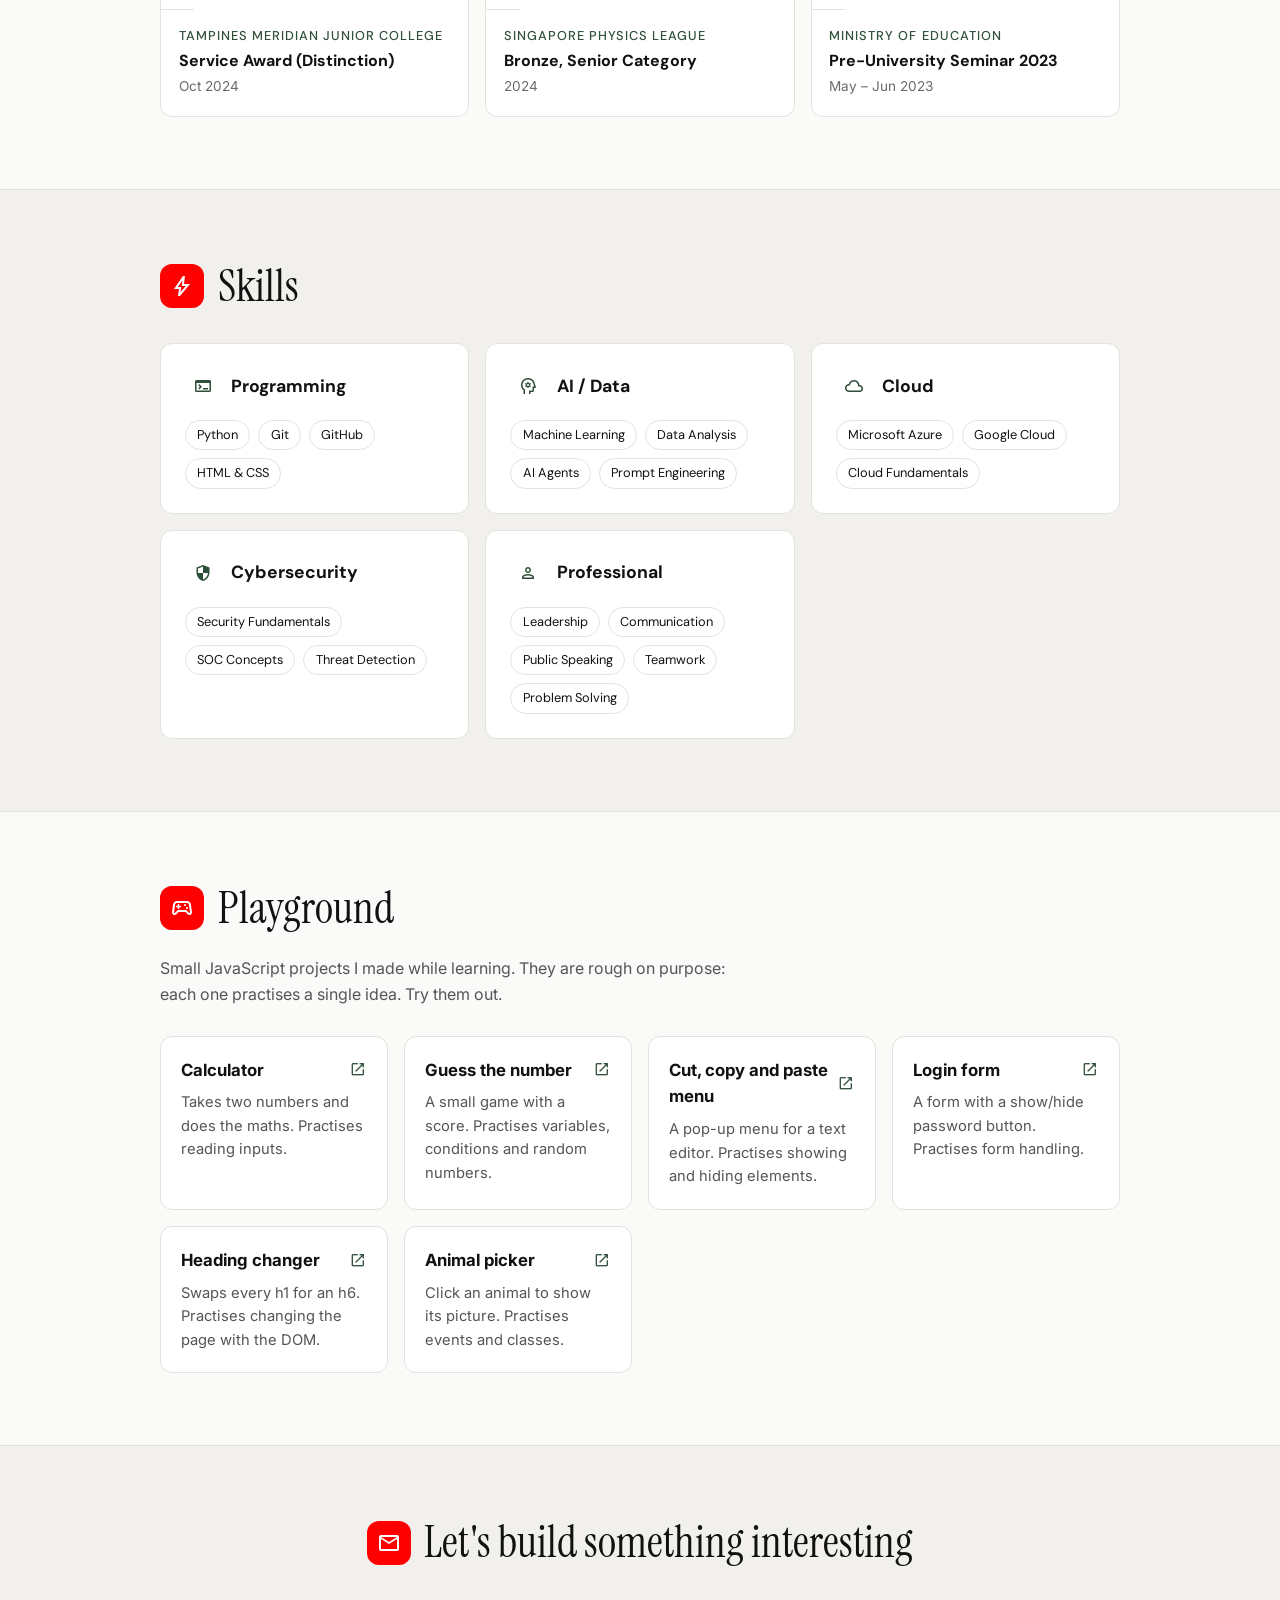
==== commit d2101d9c: "Give every Achievements card a photo, aligned along each row Co-Authored-By: Claude Opus 5.5 <norepl" ====
--- a/index.html
+++ b/index.html
@@ -683,18 +683,21 @@
                         <p class="card-label">Academic</p>
                         <h3>Bronze, Singapore Physics League 2024</h3>
                         <p>Senior Category, with my team The Faradays Five. Also competed in the SASMO Math Olympiad and the SJChO Chemistry Olympiad.</p>
+                        <img class="card-photo" src="images/web/physics-league-cert.jpg" alt="Certificate awarding Jagannathan Aruljothi Jishnu, team The Faradays Five, Bronze in the Senior Category of the 4th Singapore Physics League 2024" loading="lazy">
                     </article>
 
                     <article class="card reveal">
                         <p class="card-label">Innovation</p>
                         <h3>Project noticed by DPM Lawrence Wong</h3>
                         <p>Our hydroponics fridge from the 2023 Pre-University Seminar at NTU drew his interest.</p>
+                        <img class="card-photo" src="images/web/pus-team.jpg" alt="Jishnu and his seminar team standing beside their hydroponics fridge project display" loading="lazy">
                     </article>
 
                     <article class="card reveal">
                         <p class="card-label">Public speaking</p>
                         <h3>Master of Ceremonies, 2024</h3>
                         <p>Hosted the TMJC Open House and JC1 Orientation.</p>
+                        <img class="card-photo" src="images/web/jc-mass-event.jpg" alt="Hundreds of students in orientation groups gathered by the water at JC1 Orientation" loading="lazy">
                     </article>
 
                     <article class="card reveal">
@@ -708,6 +711,7 @@
                         <p class="card-label">Leadership</p>
                         <h3>Student Council Leader, 2020 – 2022</h3>
                         <p>Led initiatives for a positive school environment, and was Core Leader of the Secondary 1 Orientation Camp in 2022.</p>
+                        <img class="card-photo" src="images/web/jc-lecture-theatre.jpg" alt="Jishnu with fellow student councillors and a teacher in a lecture theatre" loading="lazy">
                     </article>
                 </div>
             </div>
--- a/file.css
+++ b/file.css
@@ -2223,3 +2223,17 @@
 html:has(.cert-modal[open]) {
   overflow: hidden;
 }
+
+/* Achievements: every card has a photo, kept at the bottom so the photos line up across a row */
+#achievements .card {
+  display: flex;
+  flex-direction: column;
+}
+
+#achievements .card-photo {
+  margin-top: auto;
+}
+
+#achievements .card > p:last-of-type {
+  margin-bottom: 1rem;
+}
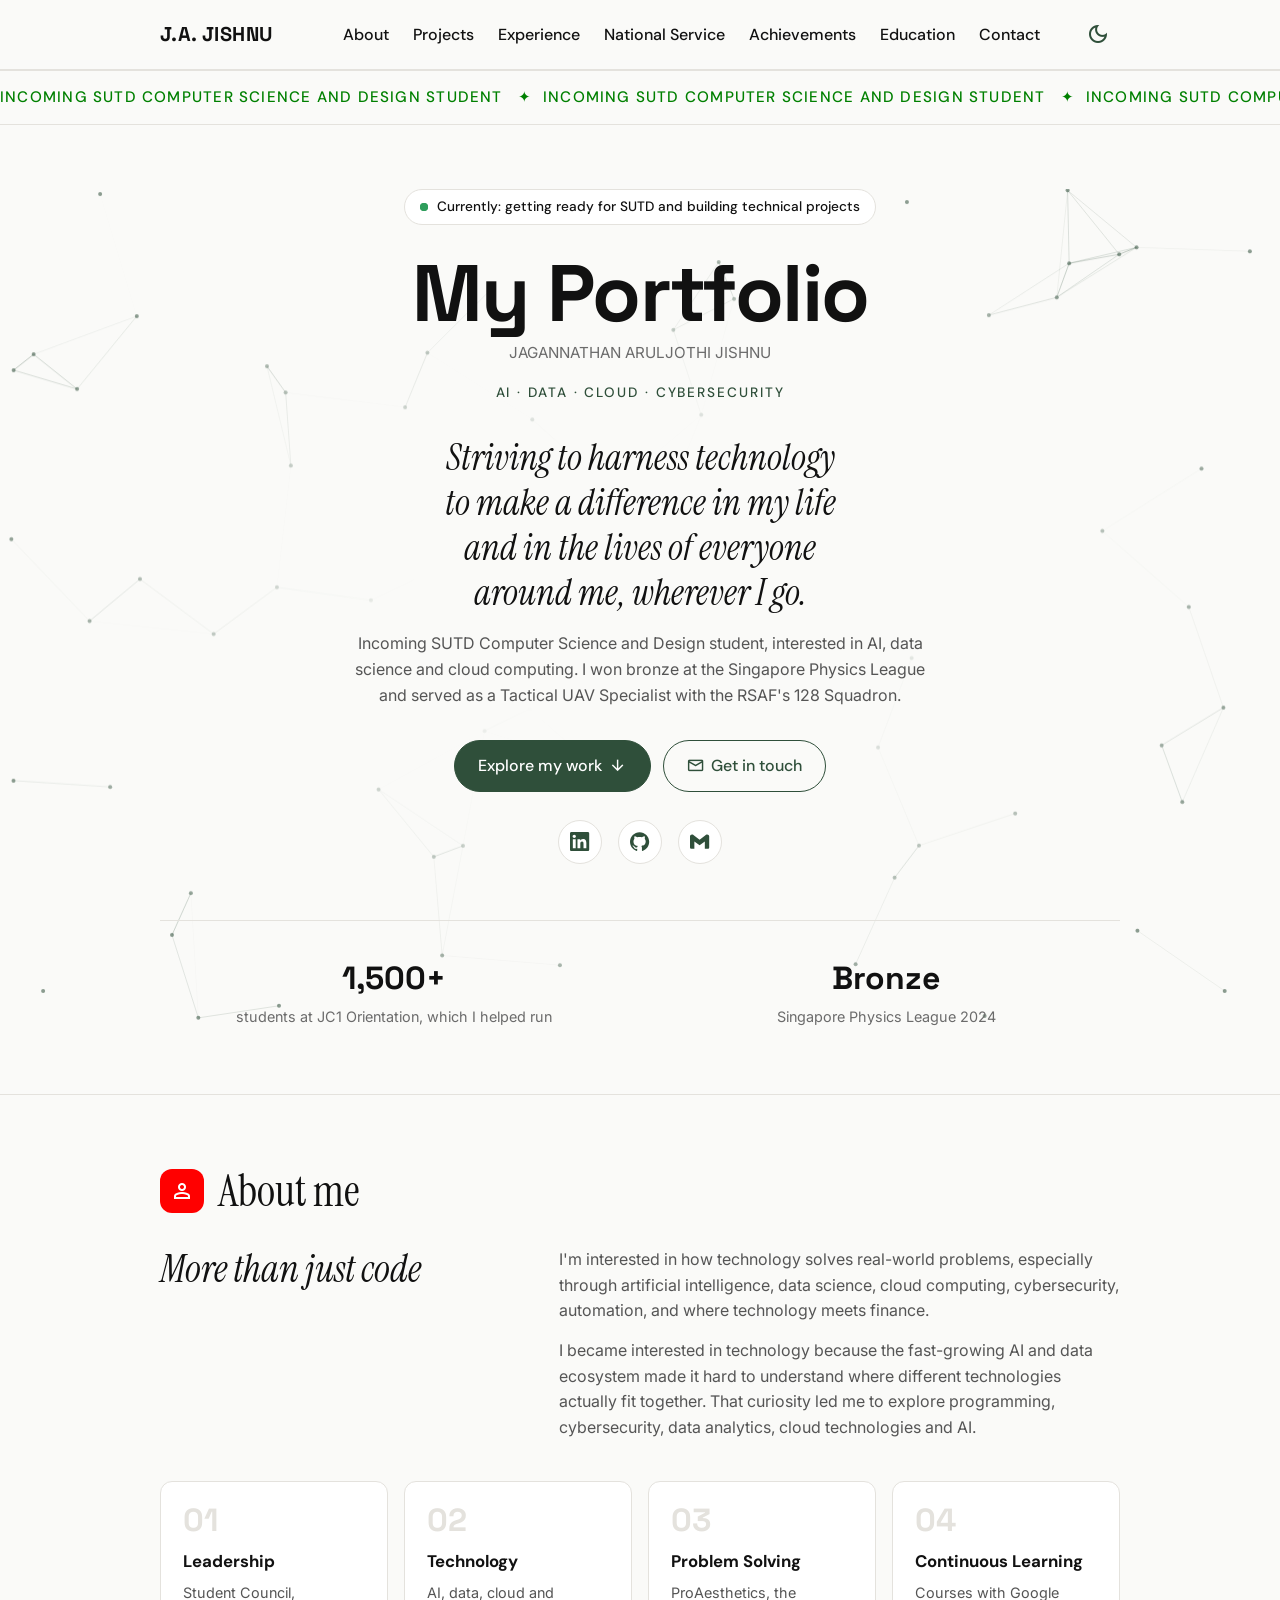
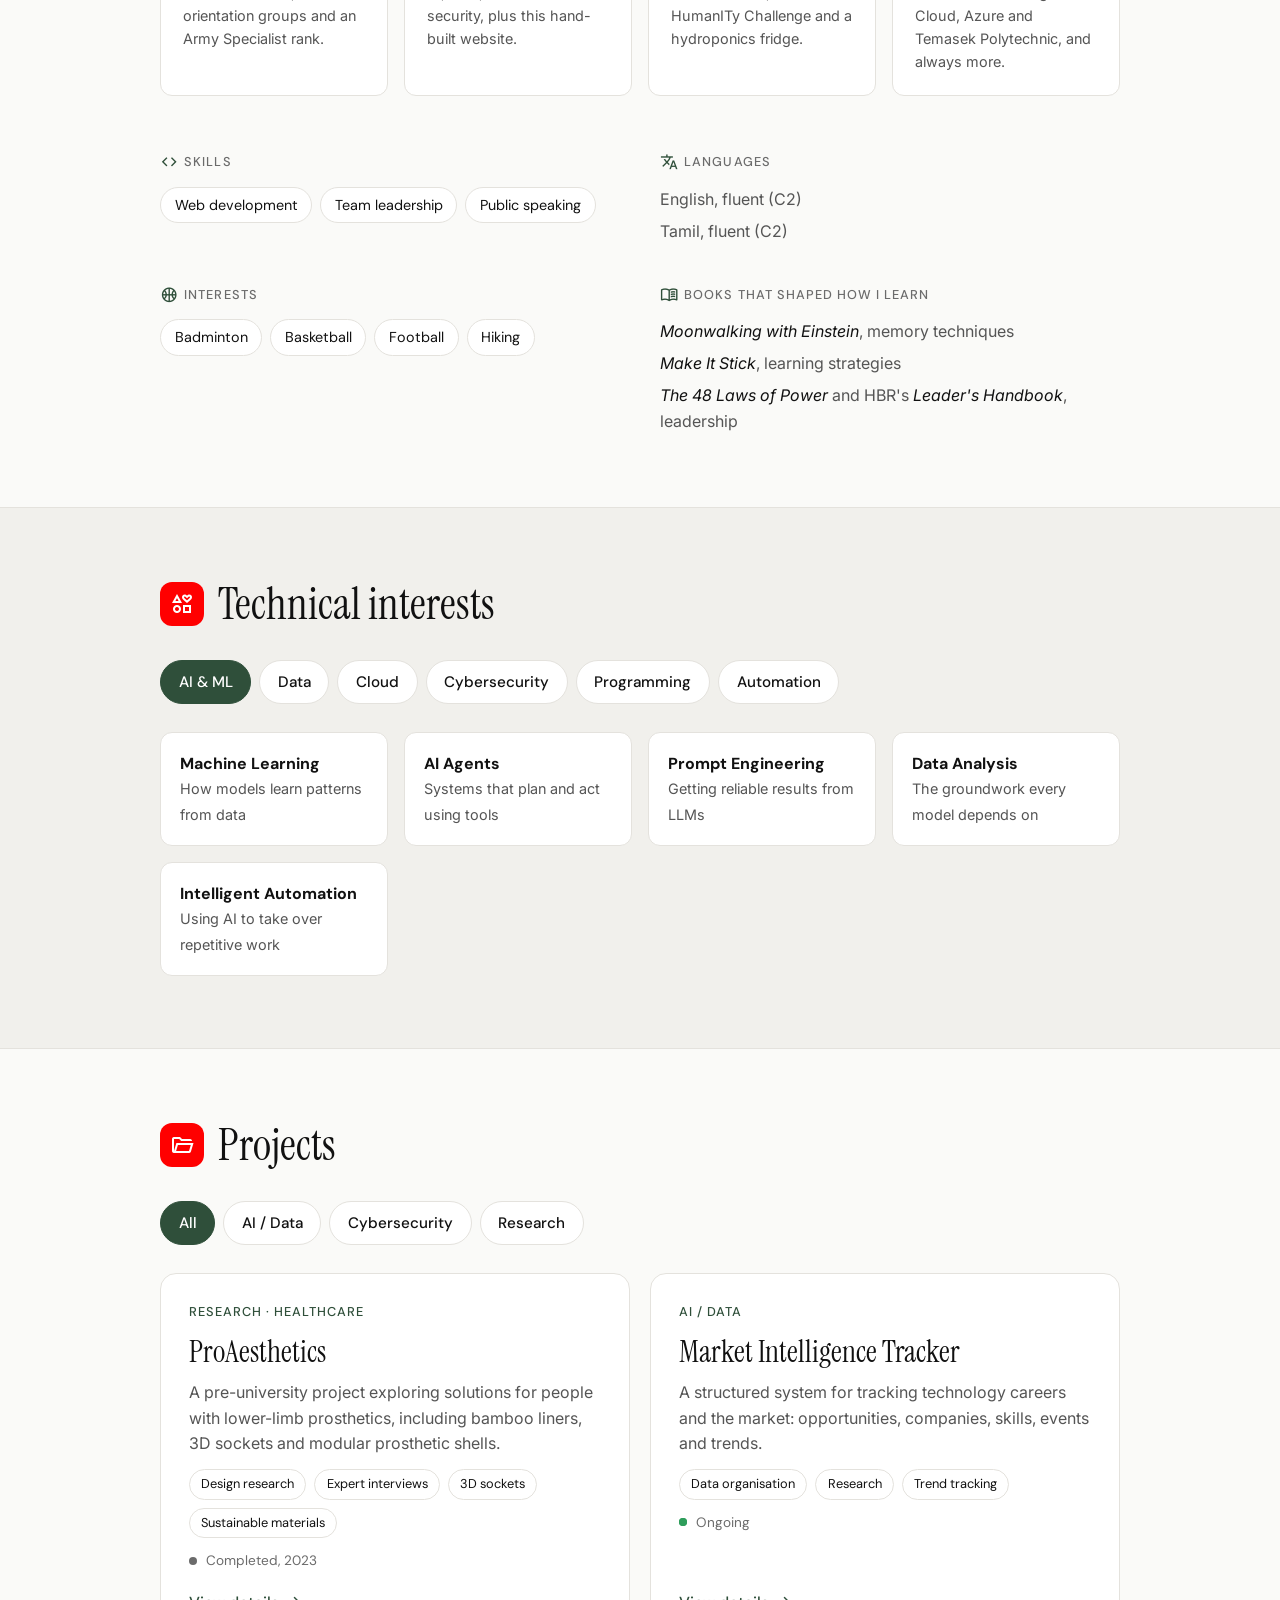
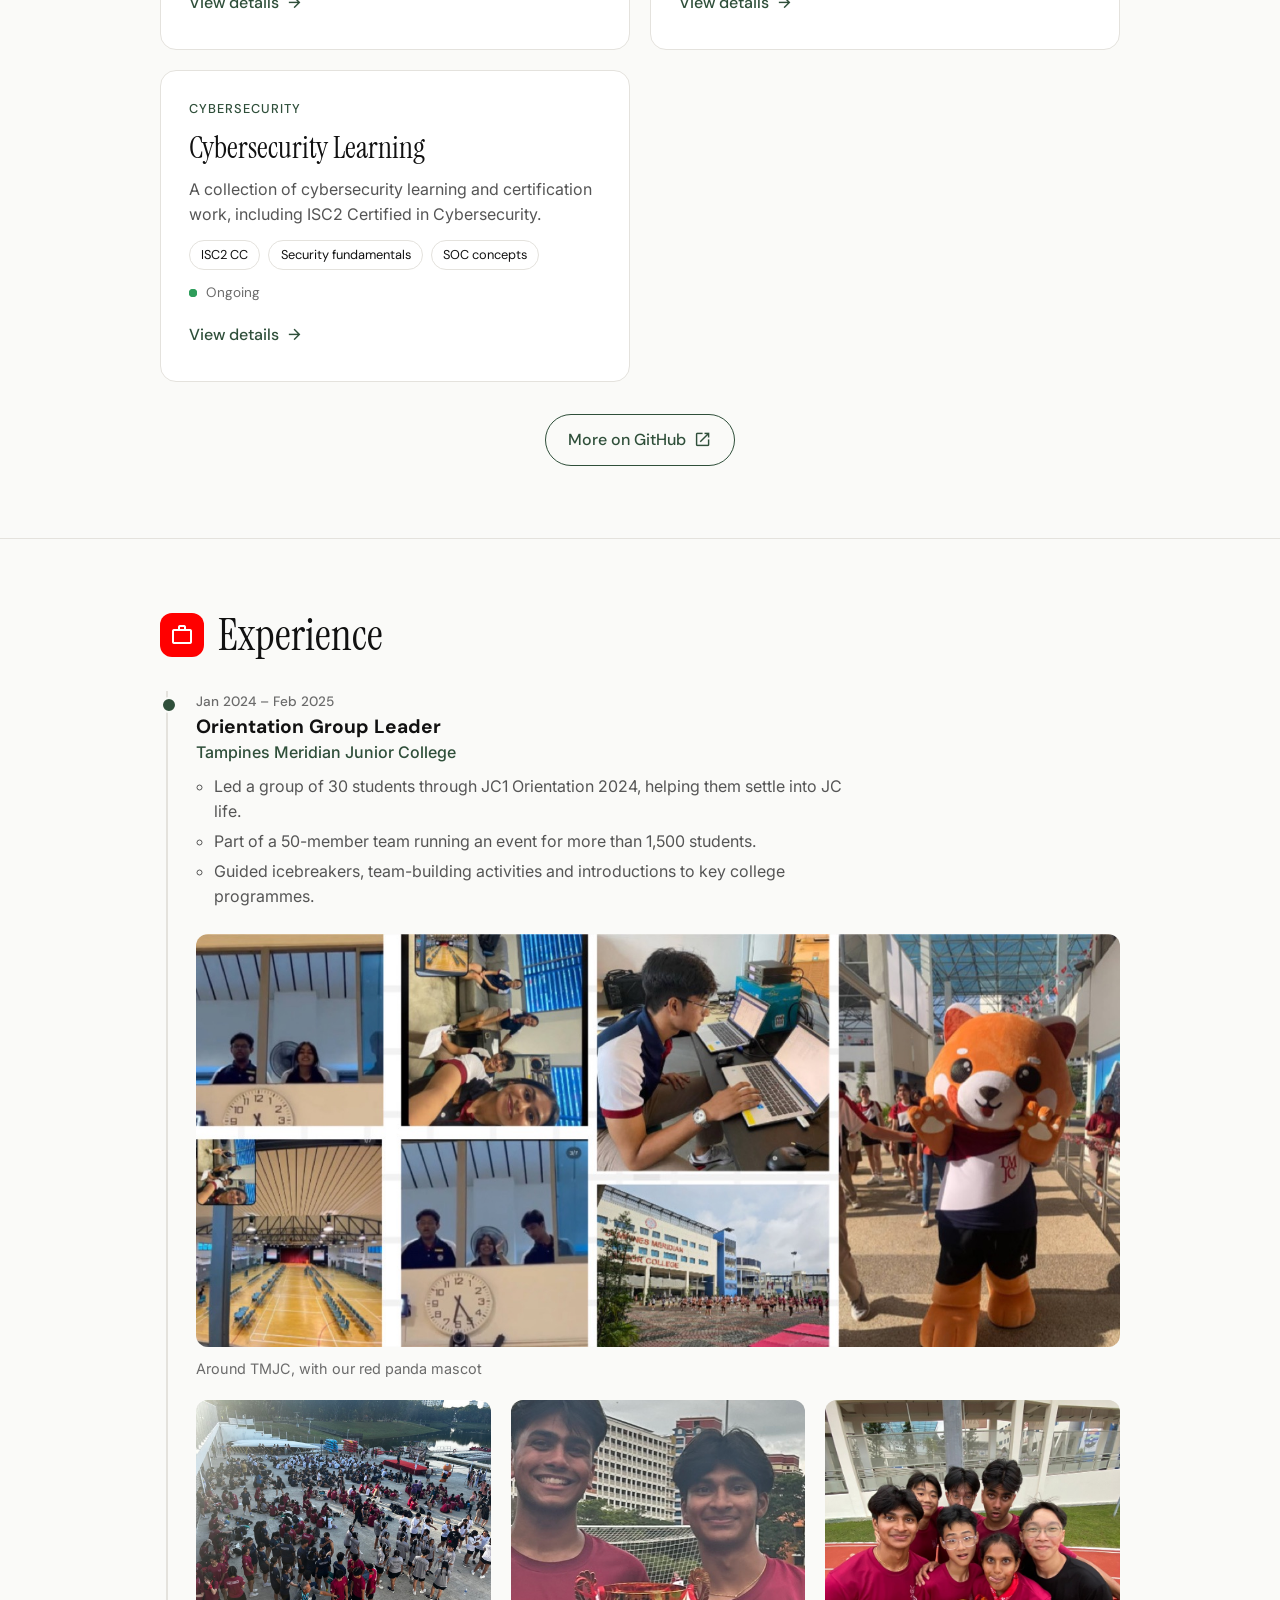
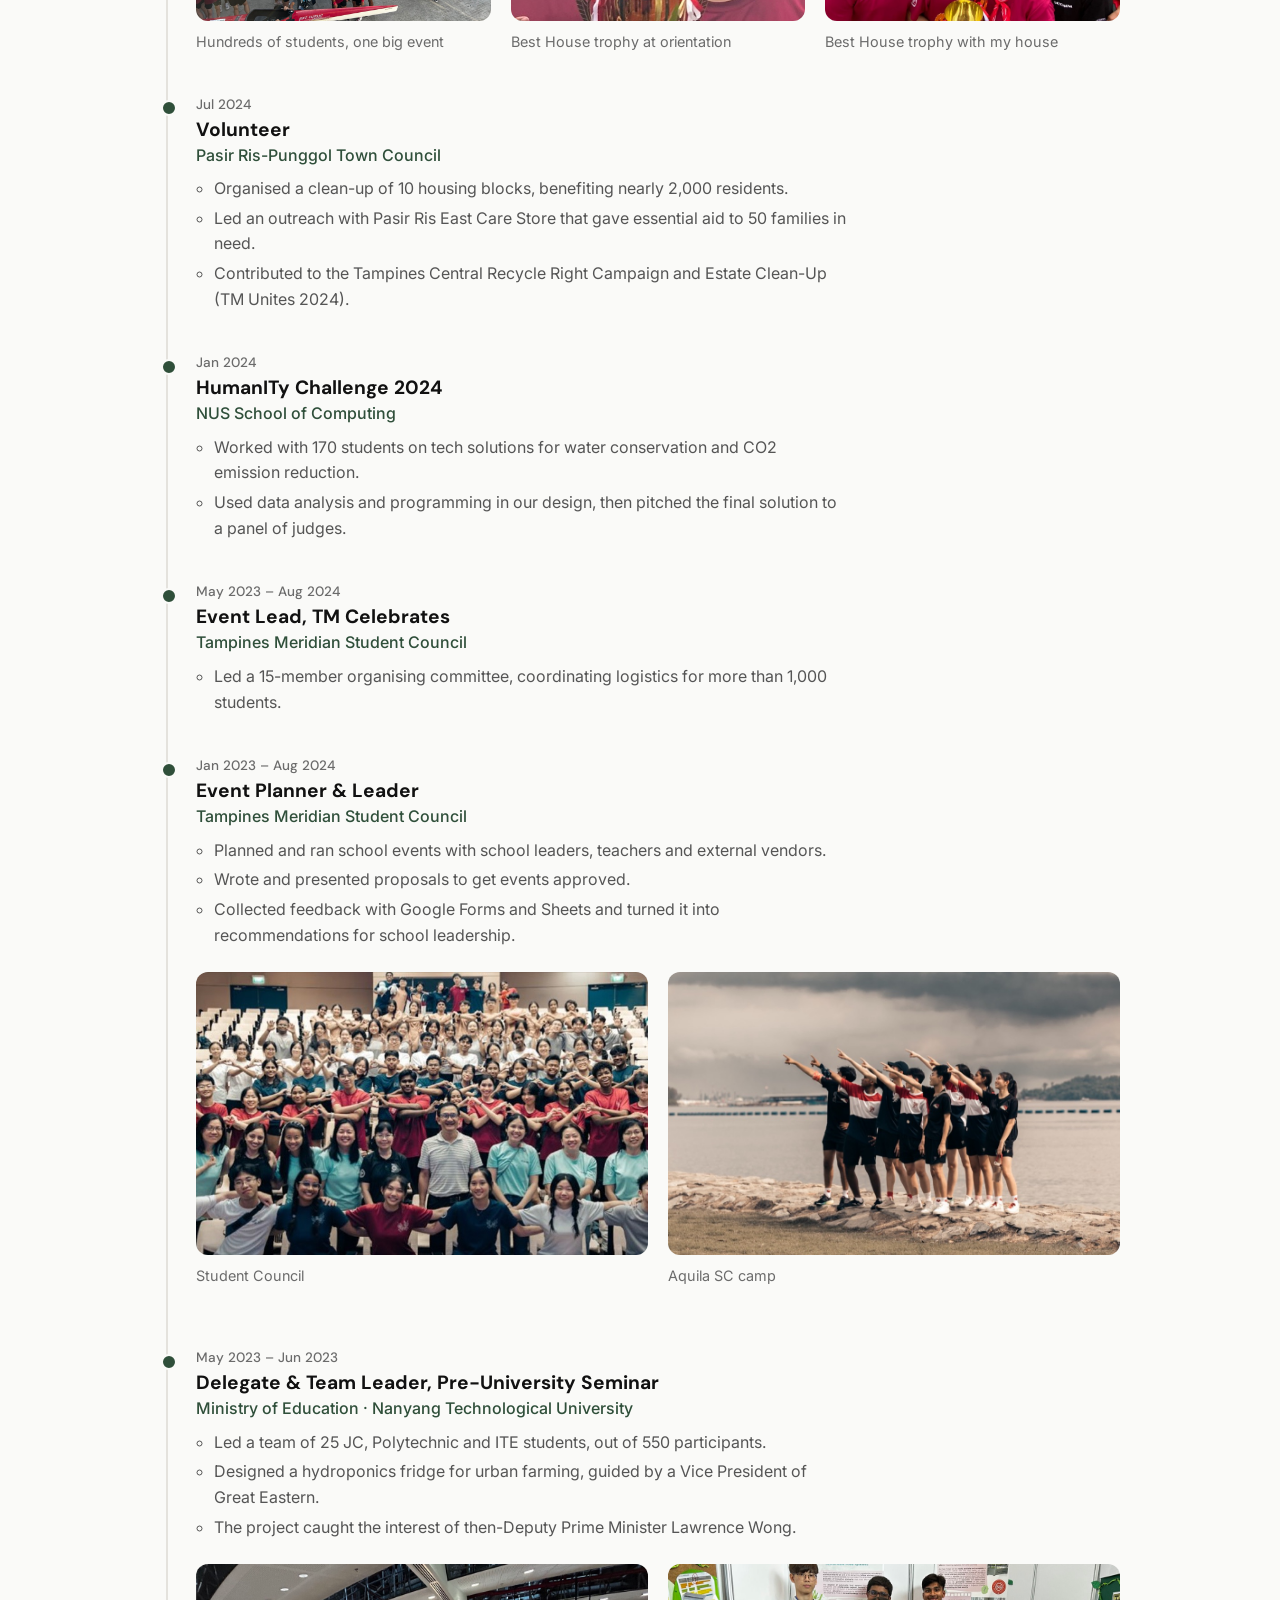
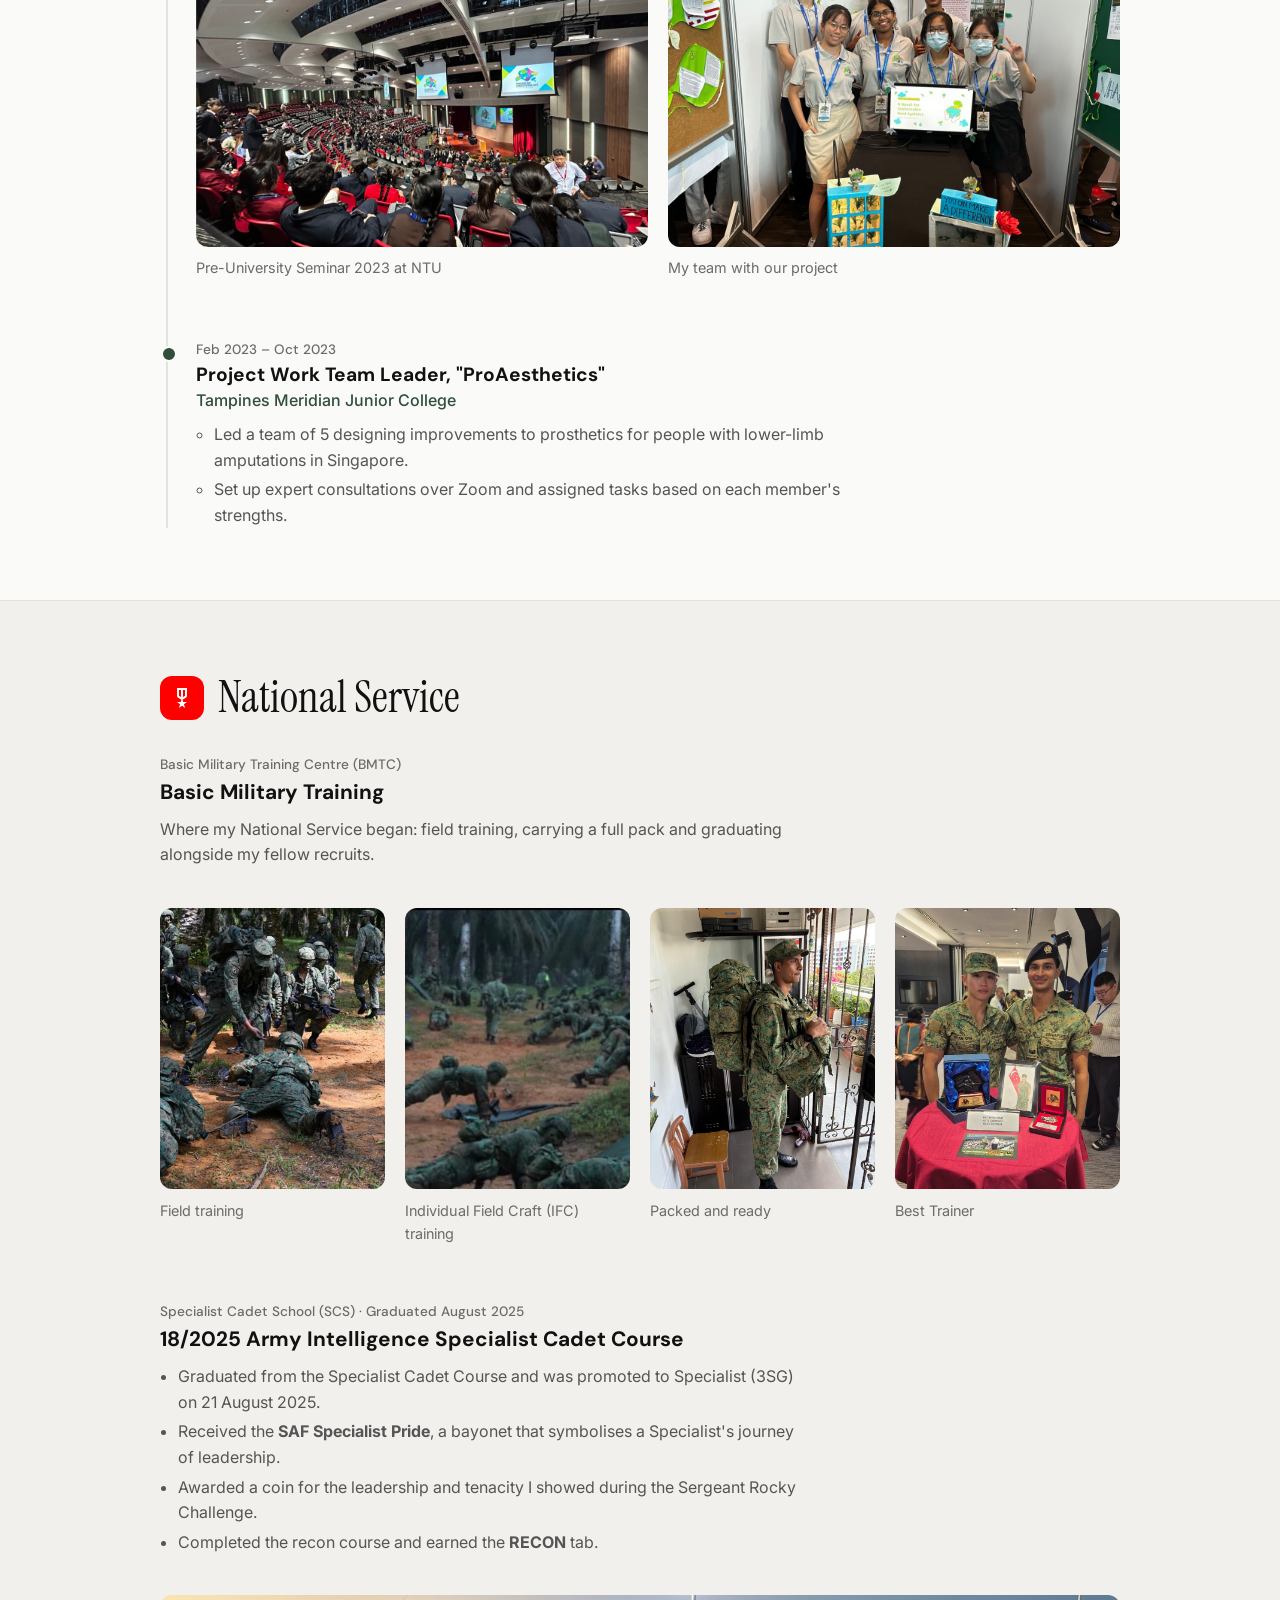
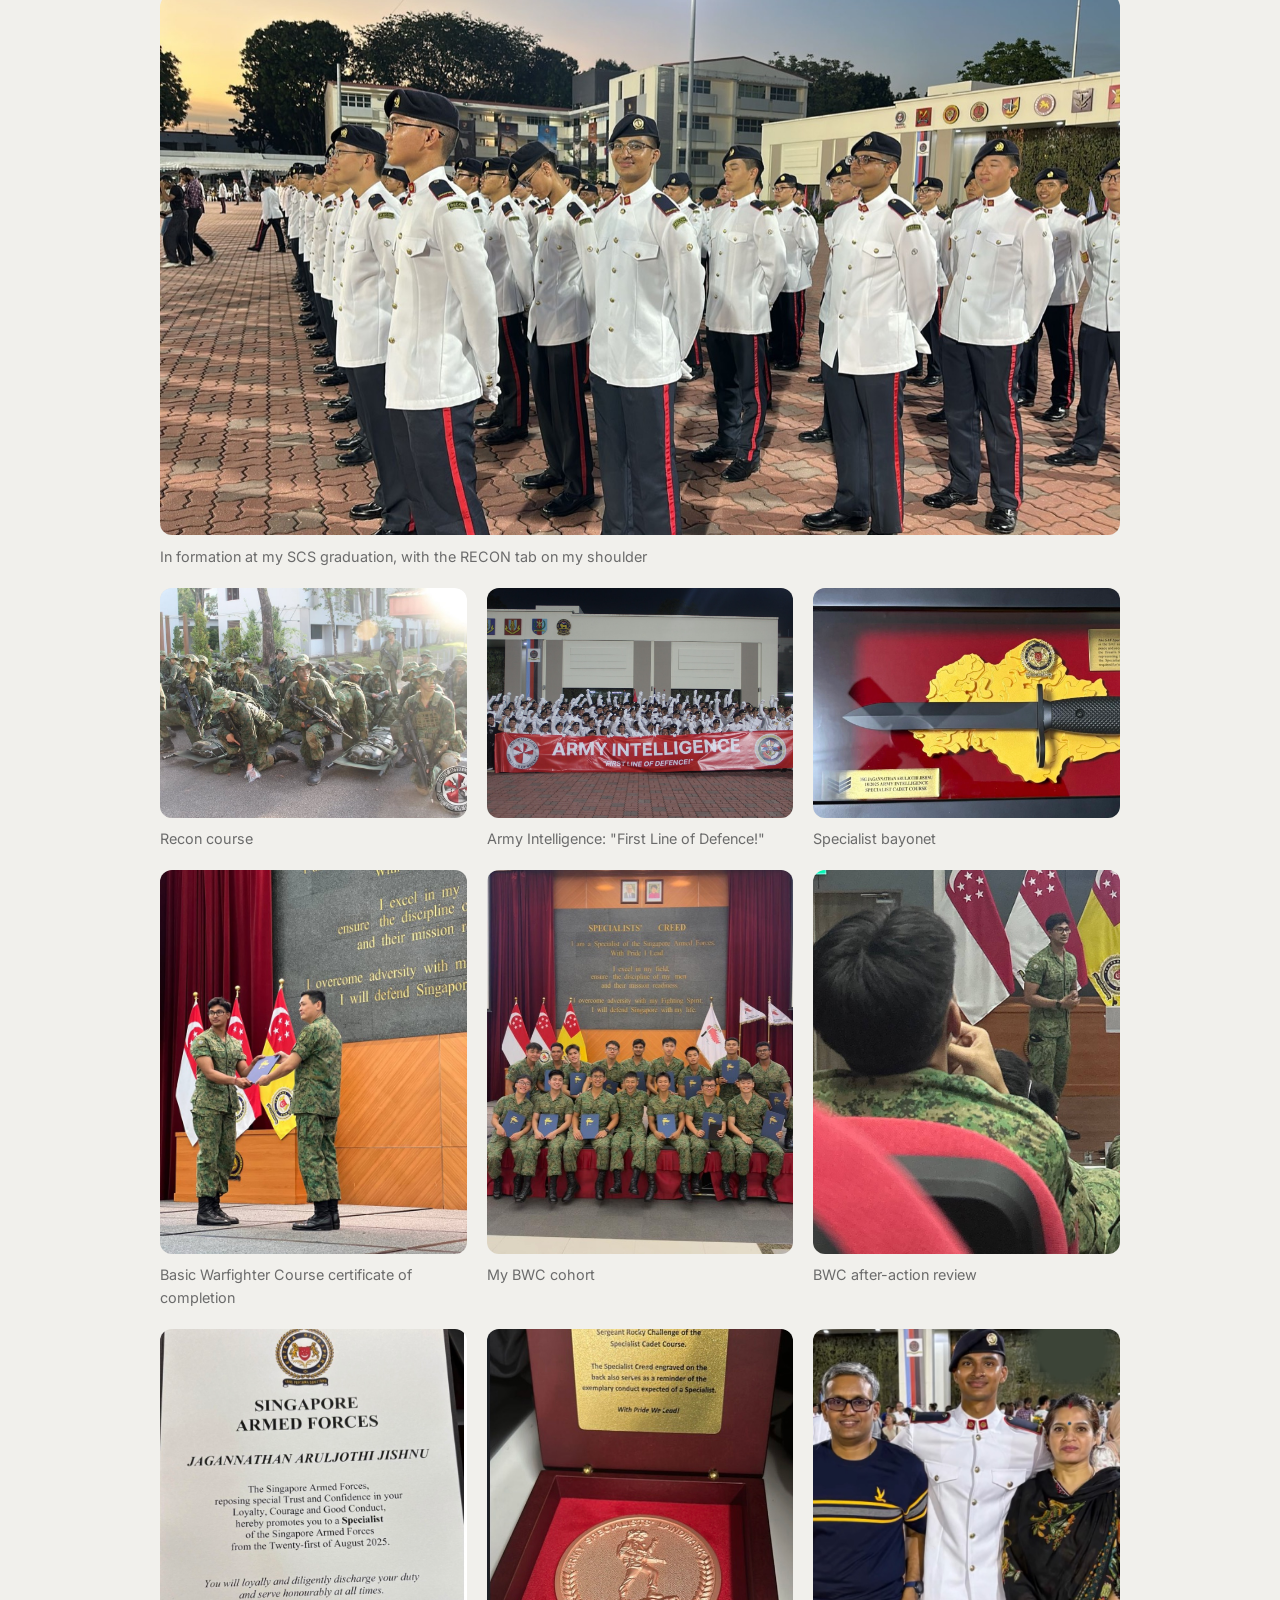
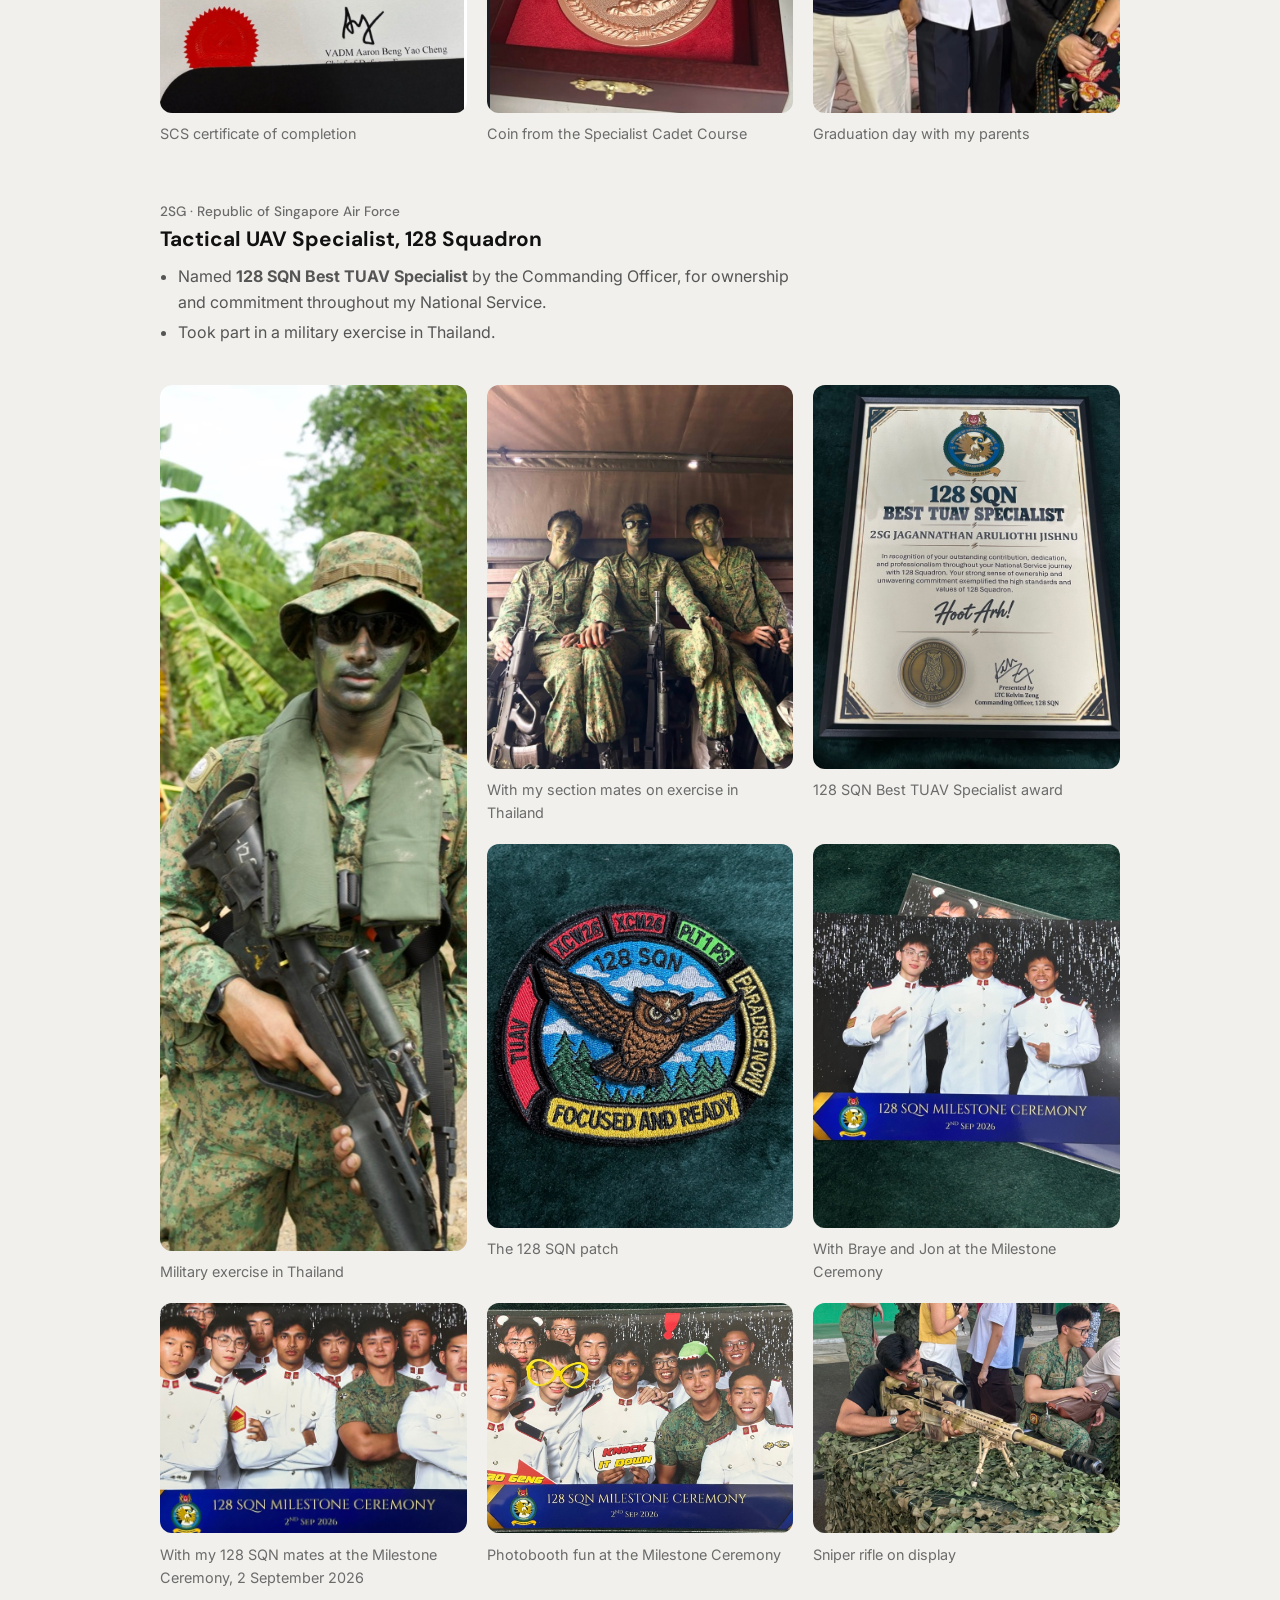
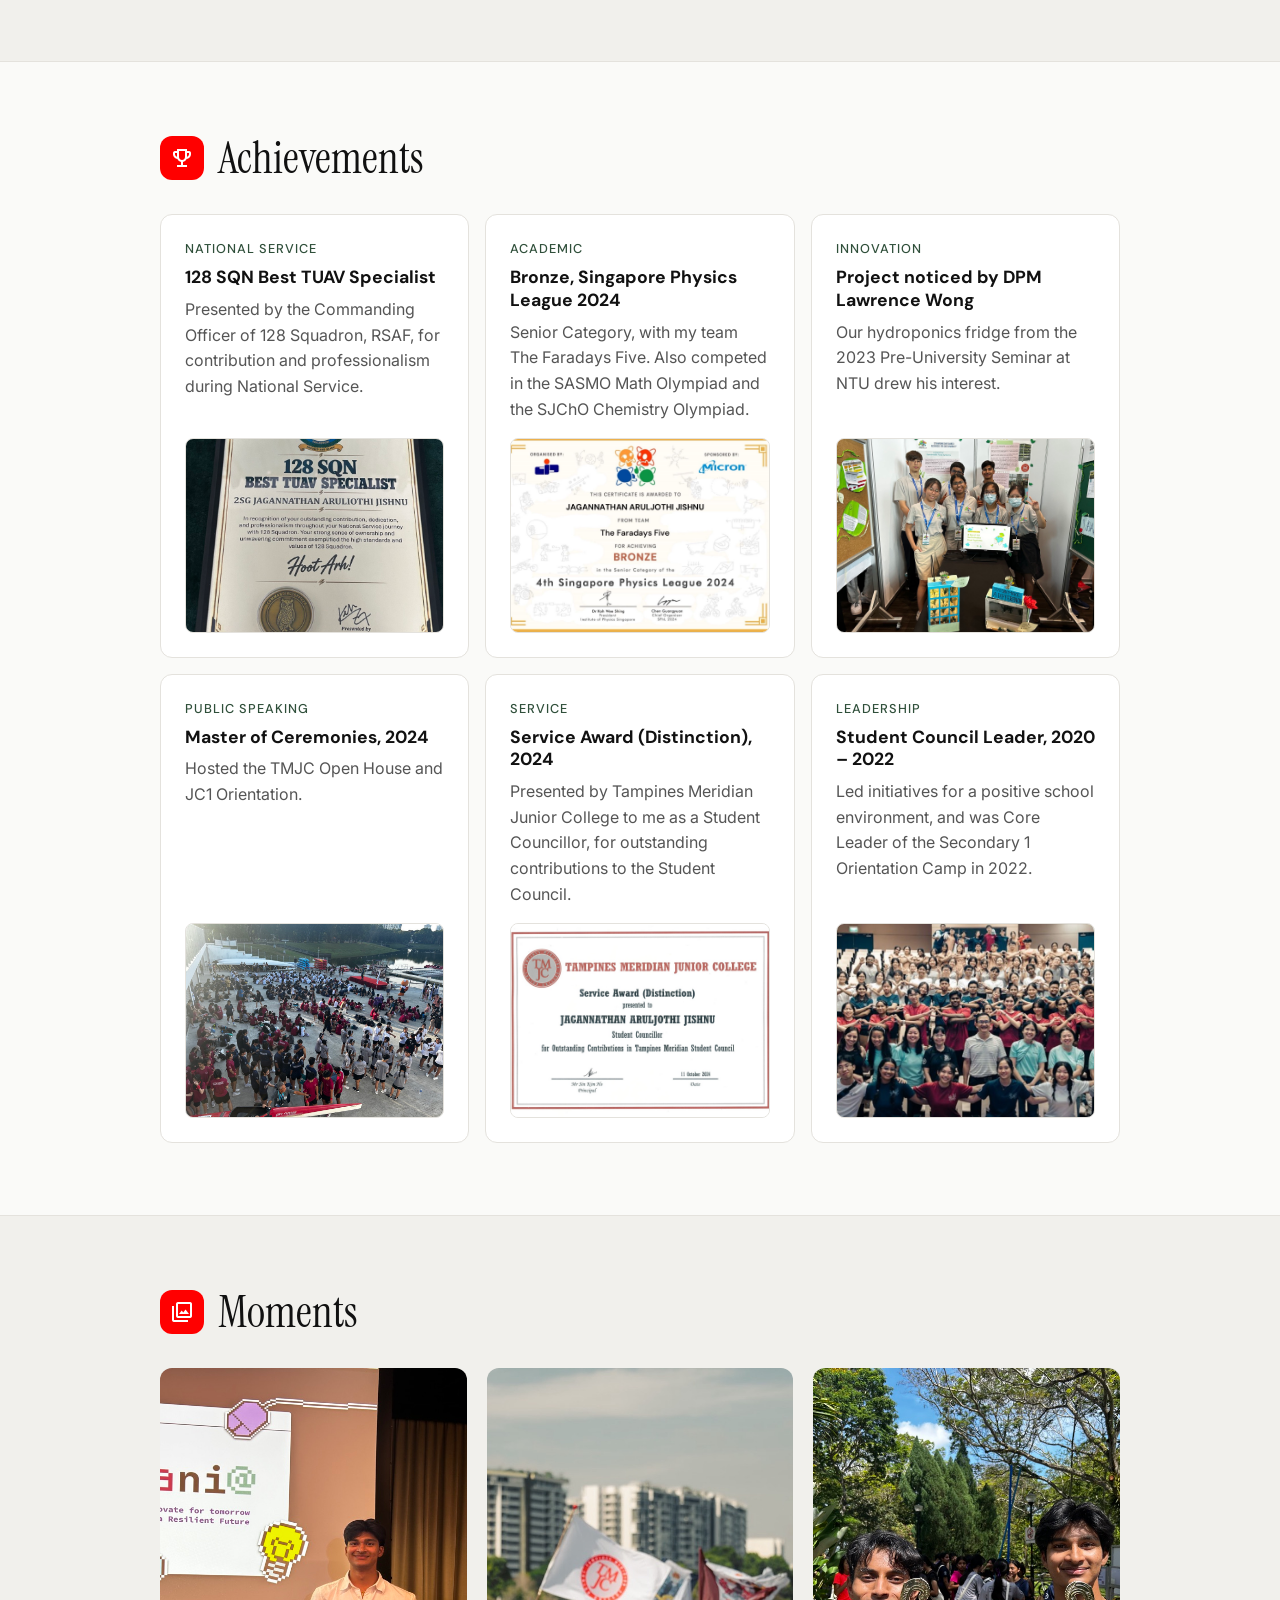
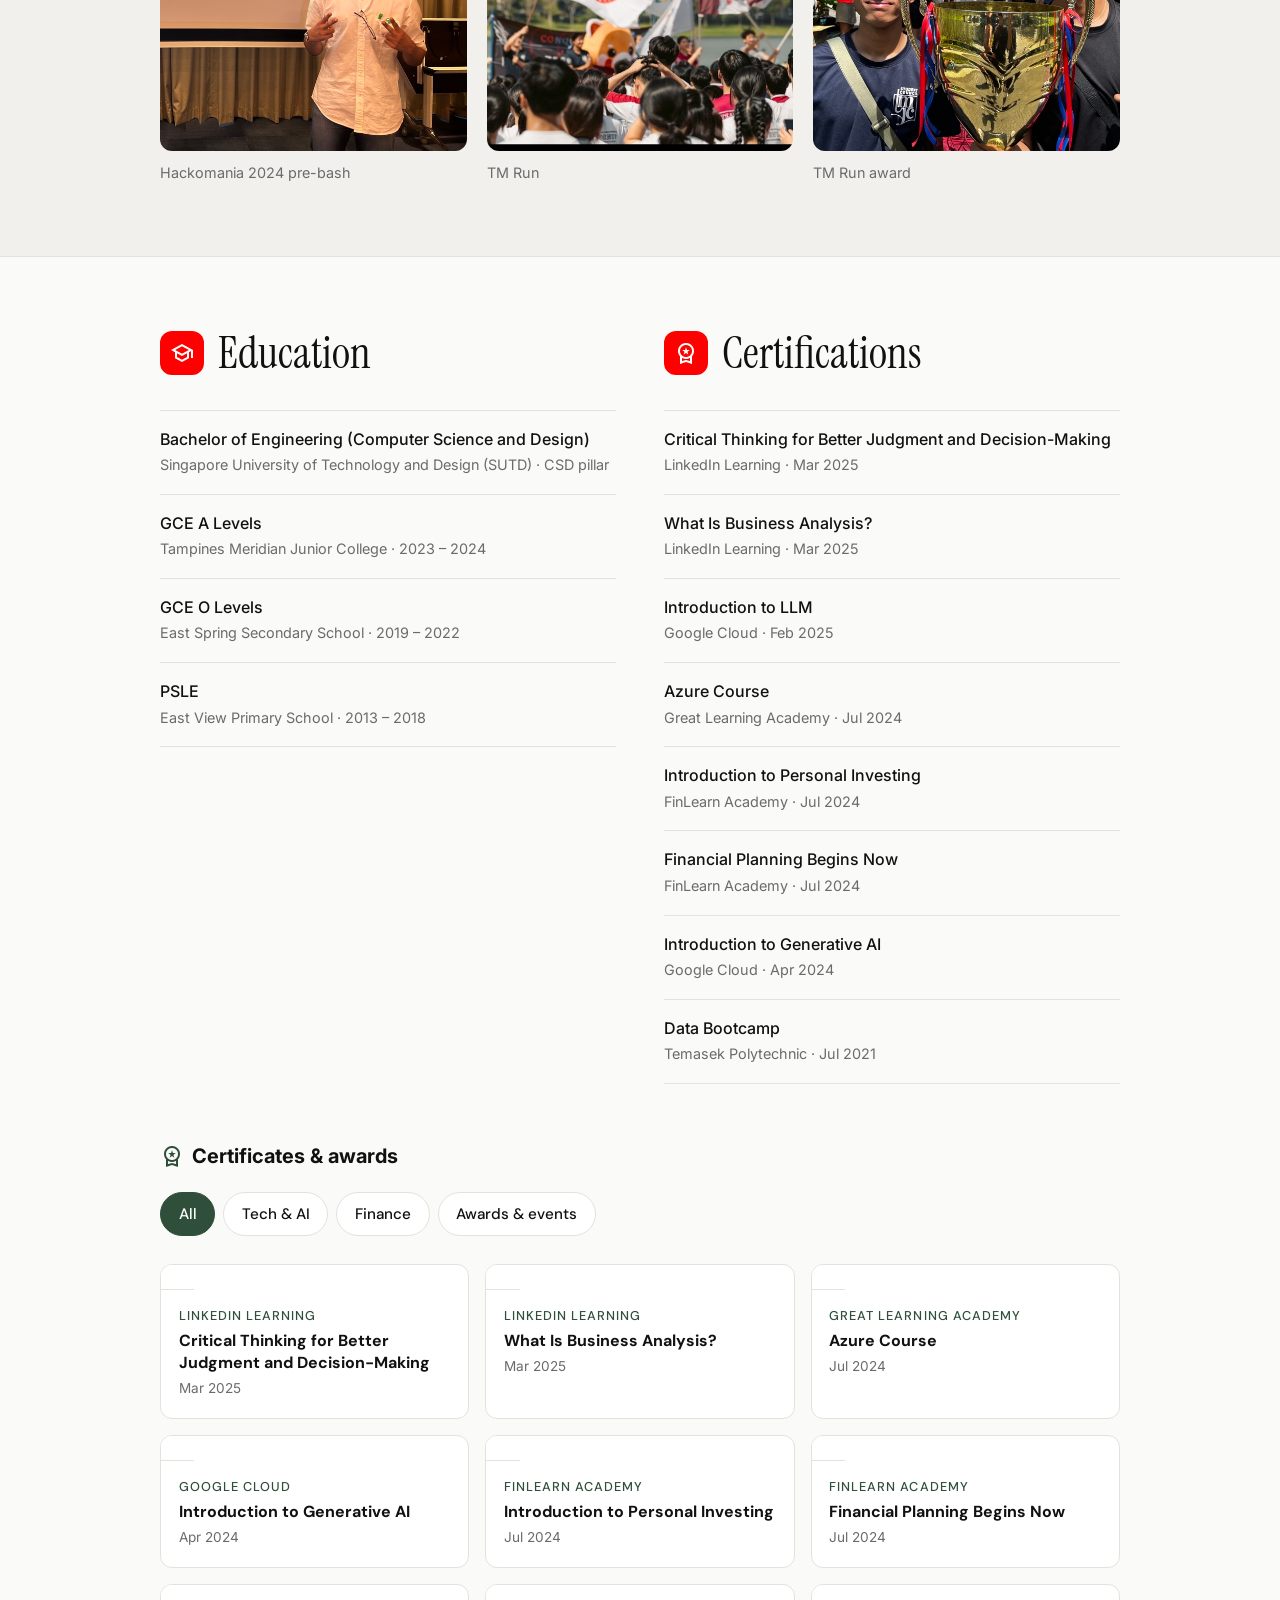
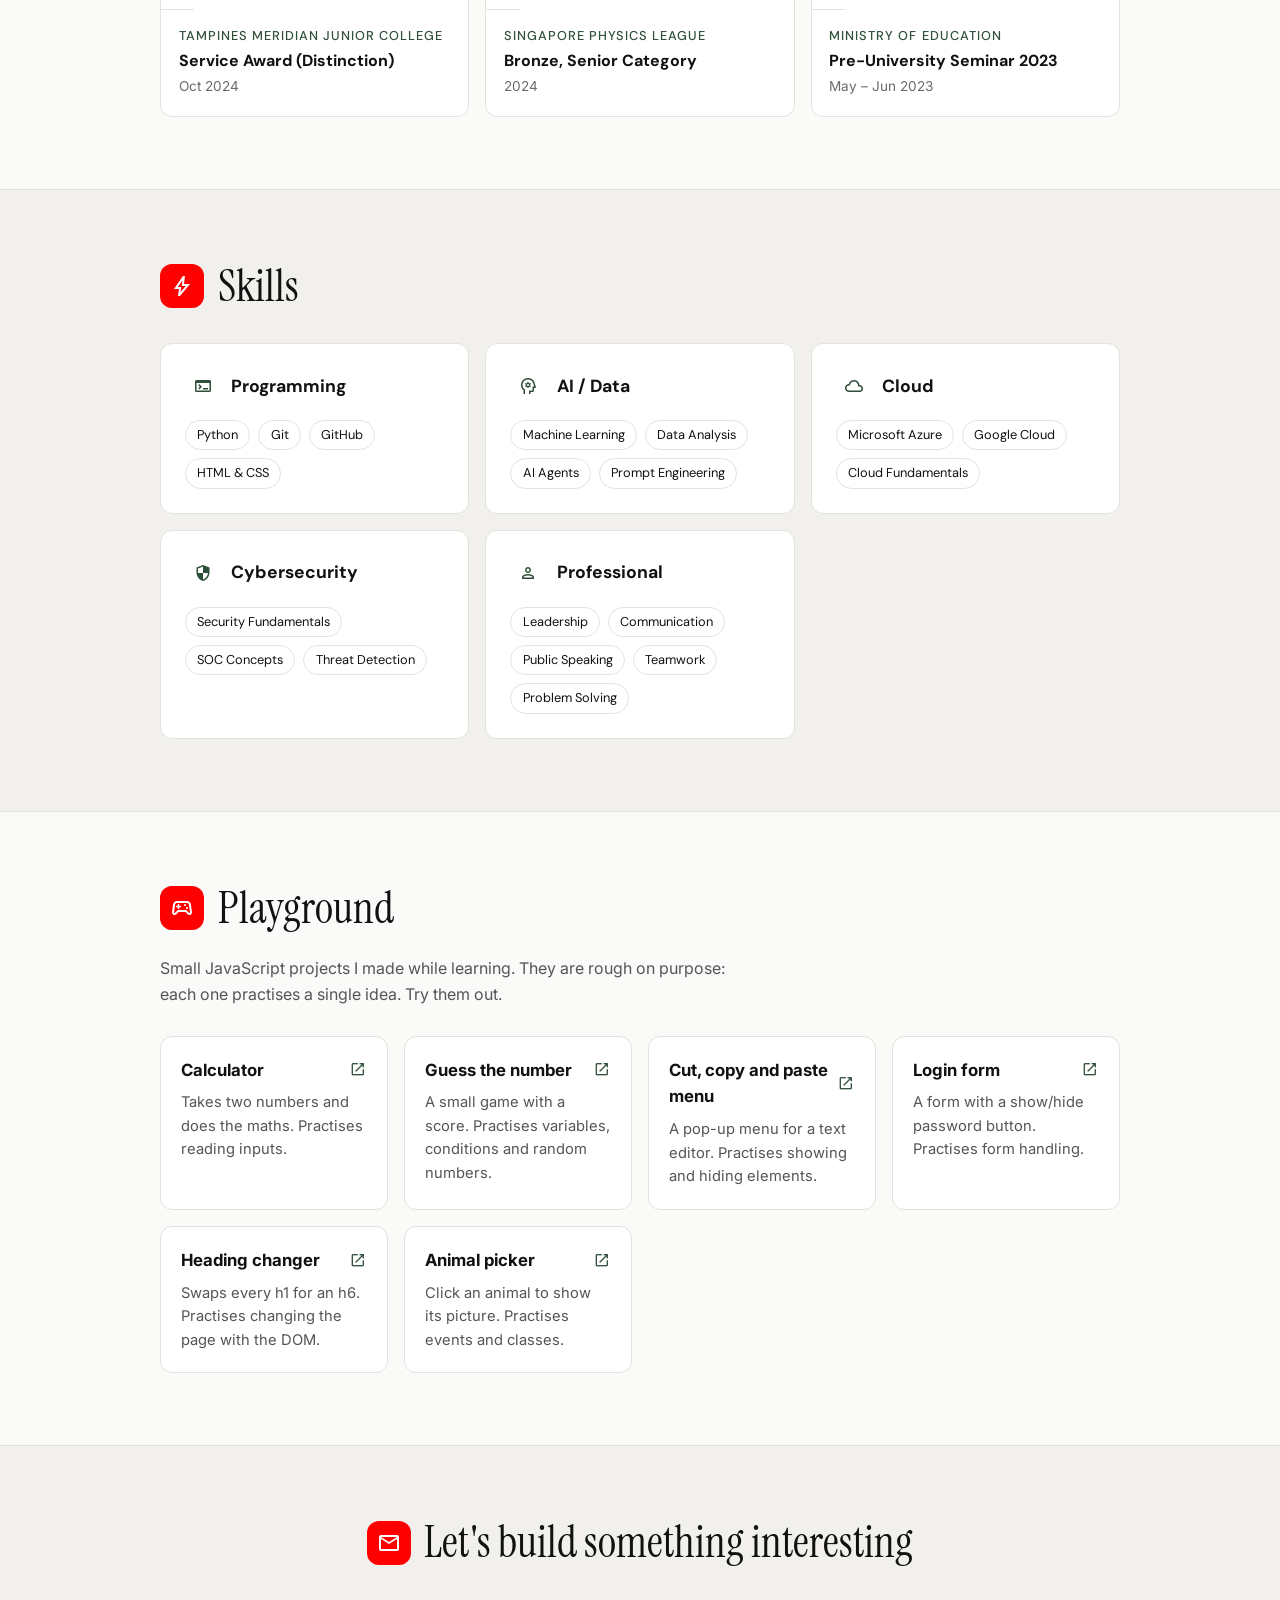
==== commit 04622db9: "Remove red hover background from photos Co-Authored-By: Claude Opus 5.5 <noreply@anthropic.com>" ====
--- a/index.html
+++ b/index.html
@@ -500,7 +500,7 @@
 
                         <div class="timeline-photos">
                             <div class="photo-grid photo-grid-2">
-                                <figure class="PUS-red">
+                                <figure>
                                     <img src="images/web/pus-ntu.jpg" alt="A packed lecture hall at NTU during the Pre-University Seminar 2023" loading="lazy">
                                     <figcaption>Pre-University Seminar 2023 at NTU</figcaption>
                                 </figure>
@@ -549,7 +549,7 @@
                         <img src="images/web/bmt-full-pack.jpg" alt="Jishnu in uniform carrying a full field pack" loading="lazy">
                         <figcaption>Packed and ready</figcaption>
                     </figure>
-                    <figure class="PUS-red">
+                    <figure>
                         <img src="images/web/bmt-graduation.jpg" alt="Jishnu with a recruit at a BMT graduation" loading="lazy">
                         <figcaption>Best Trainer</figcaption>
                     </figure>
--- a/file.css
+++ b/file.css
@@ -756,10 +756,6 @@
   object-position: center;
 }
 
-.PUS-red:hover {
-background-color: red;
-}
-  
 /* A wide photo placed under a grid */
 .photo-wide-after {
   margin-top: 1.25rem;
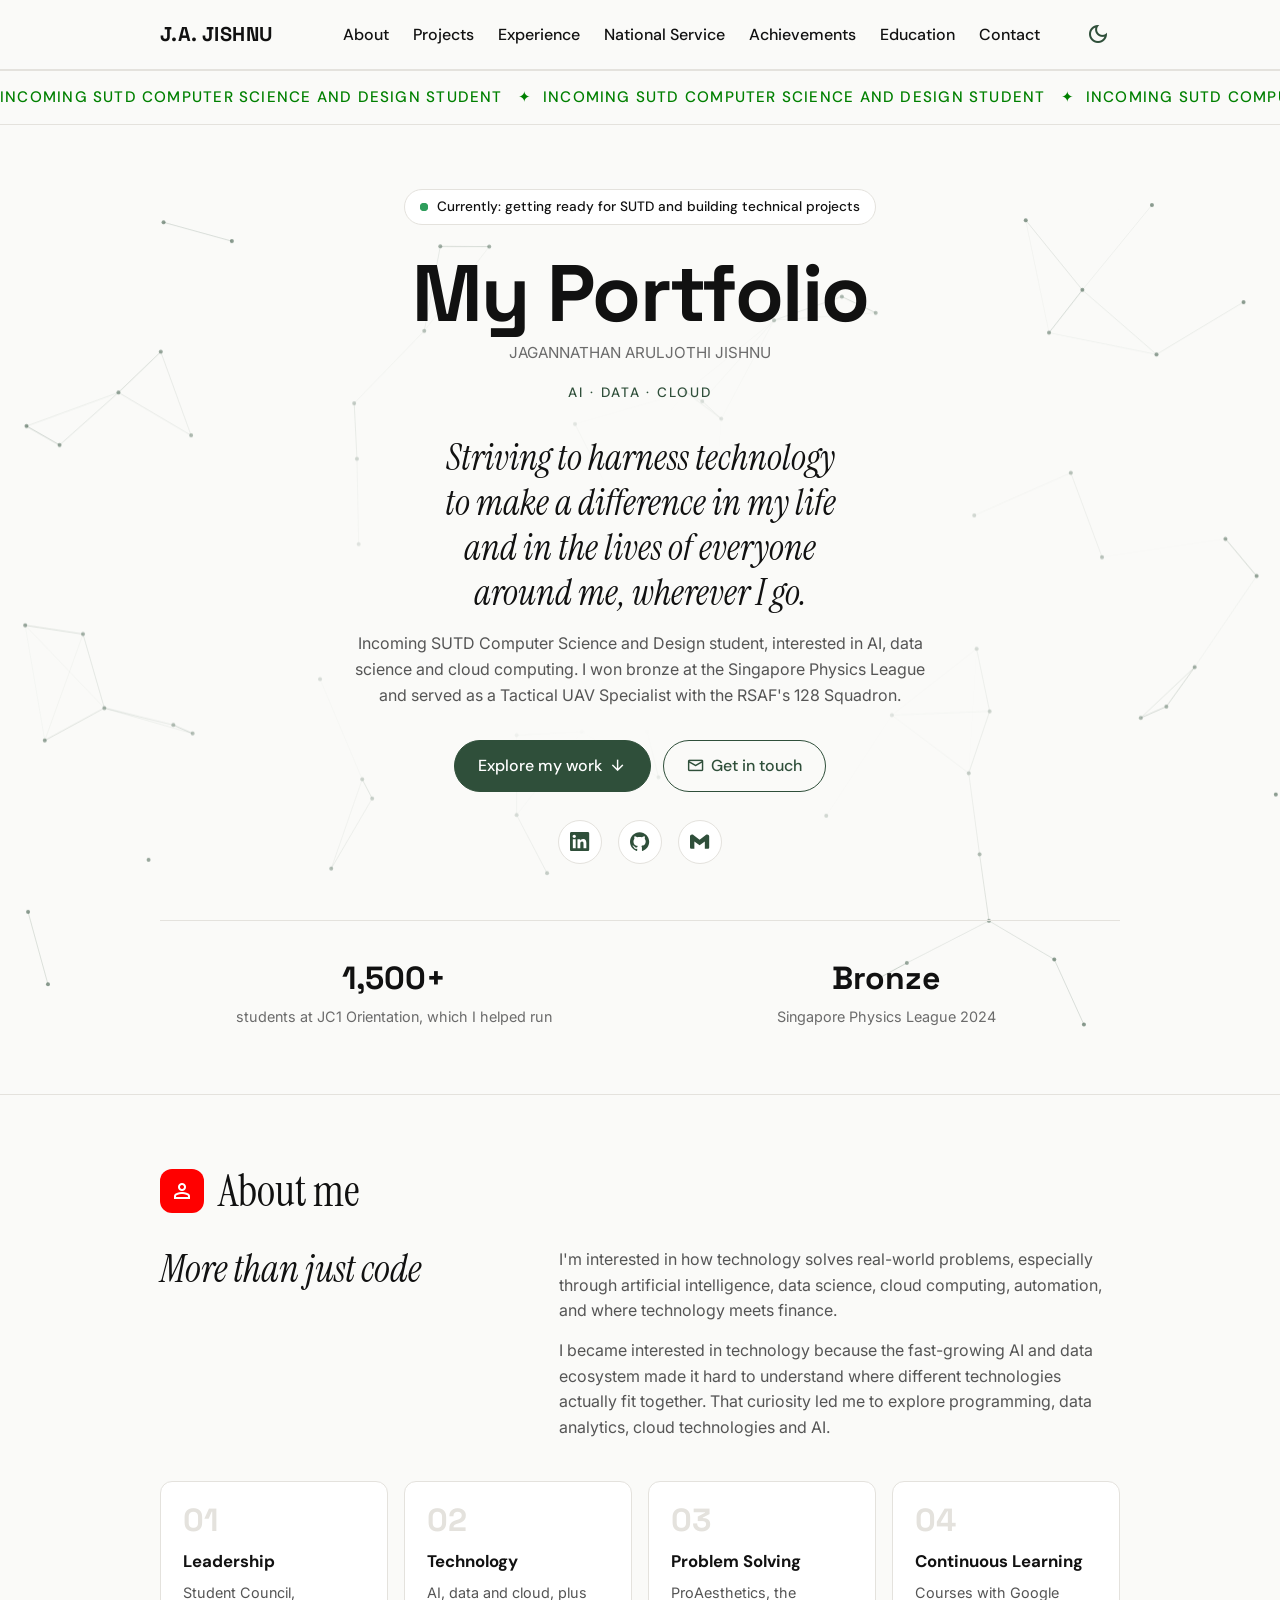
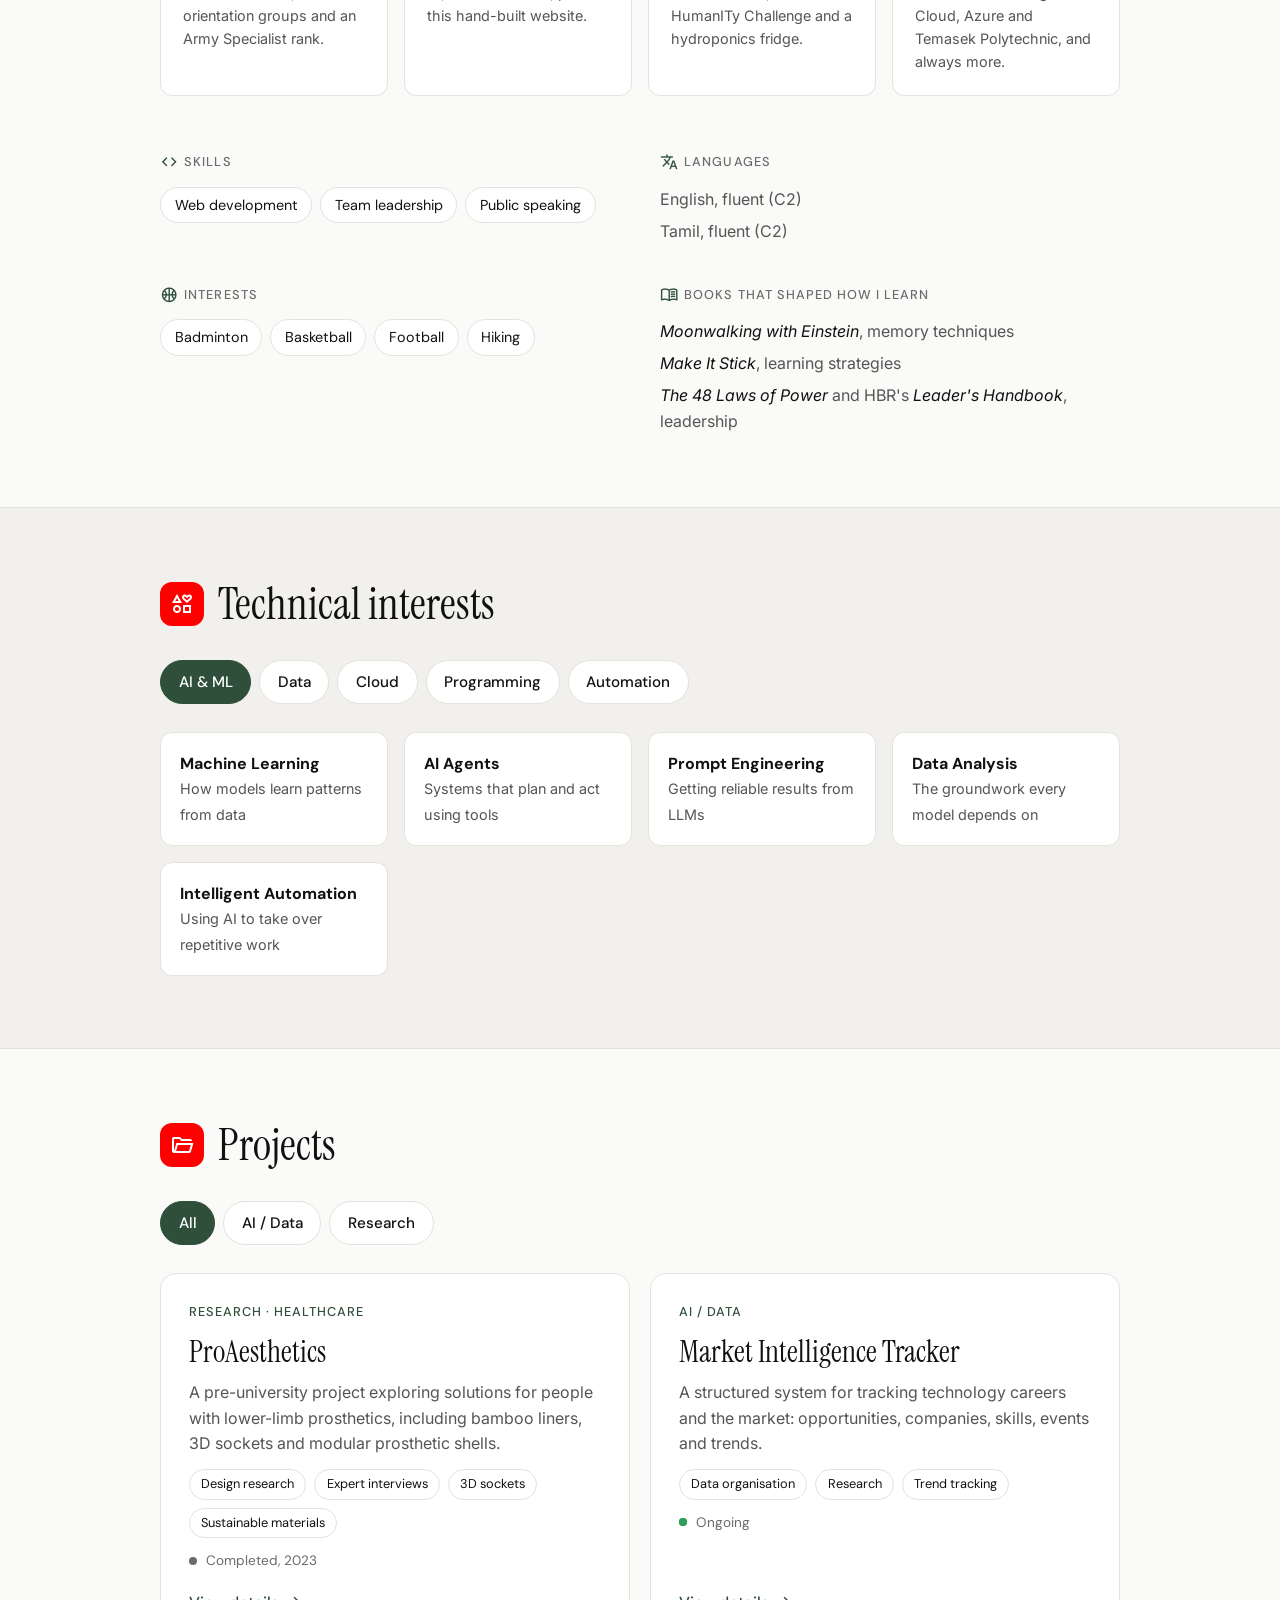
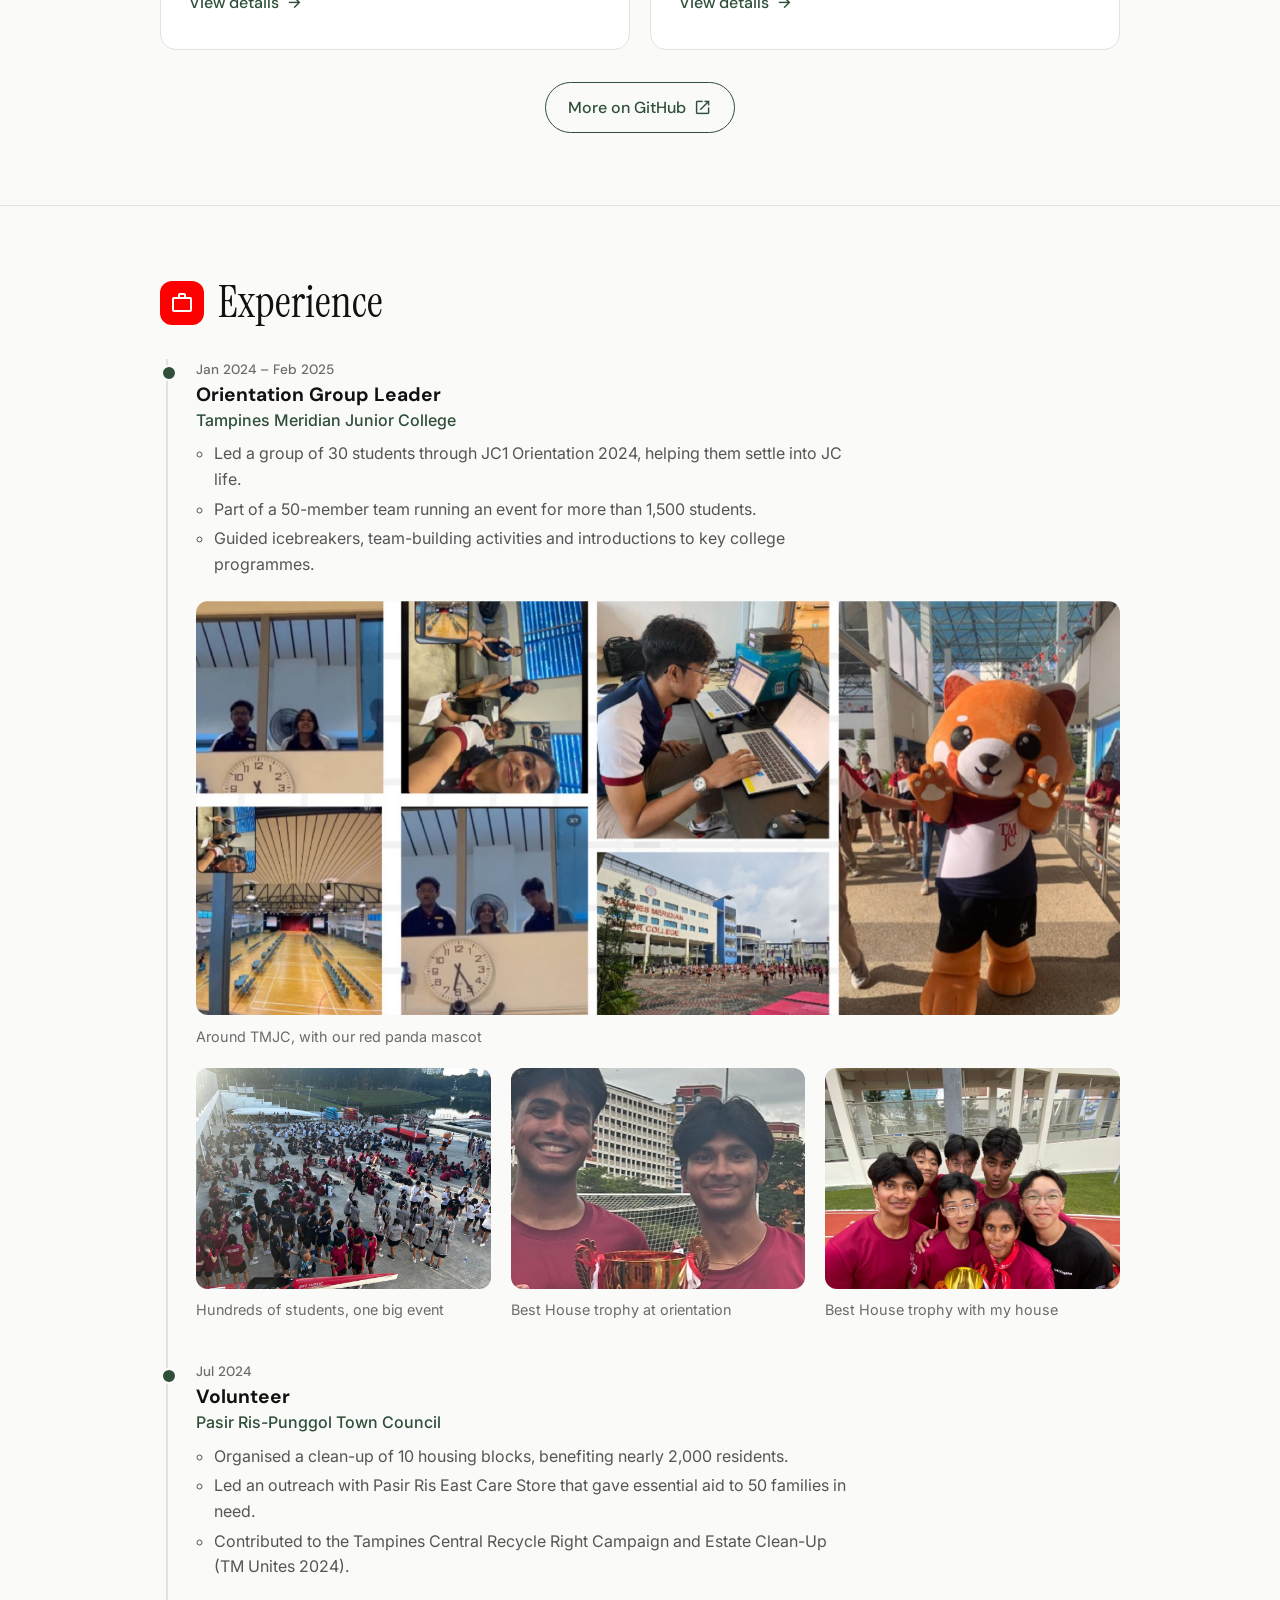
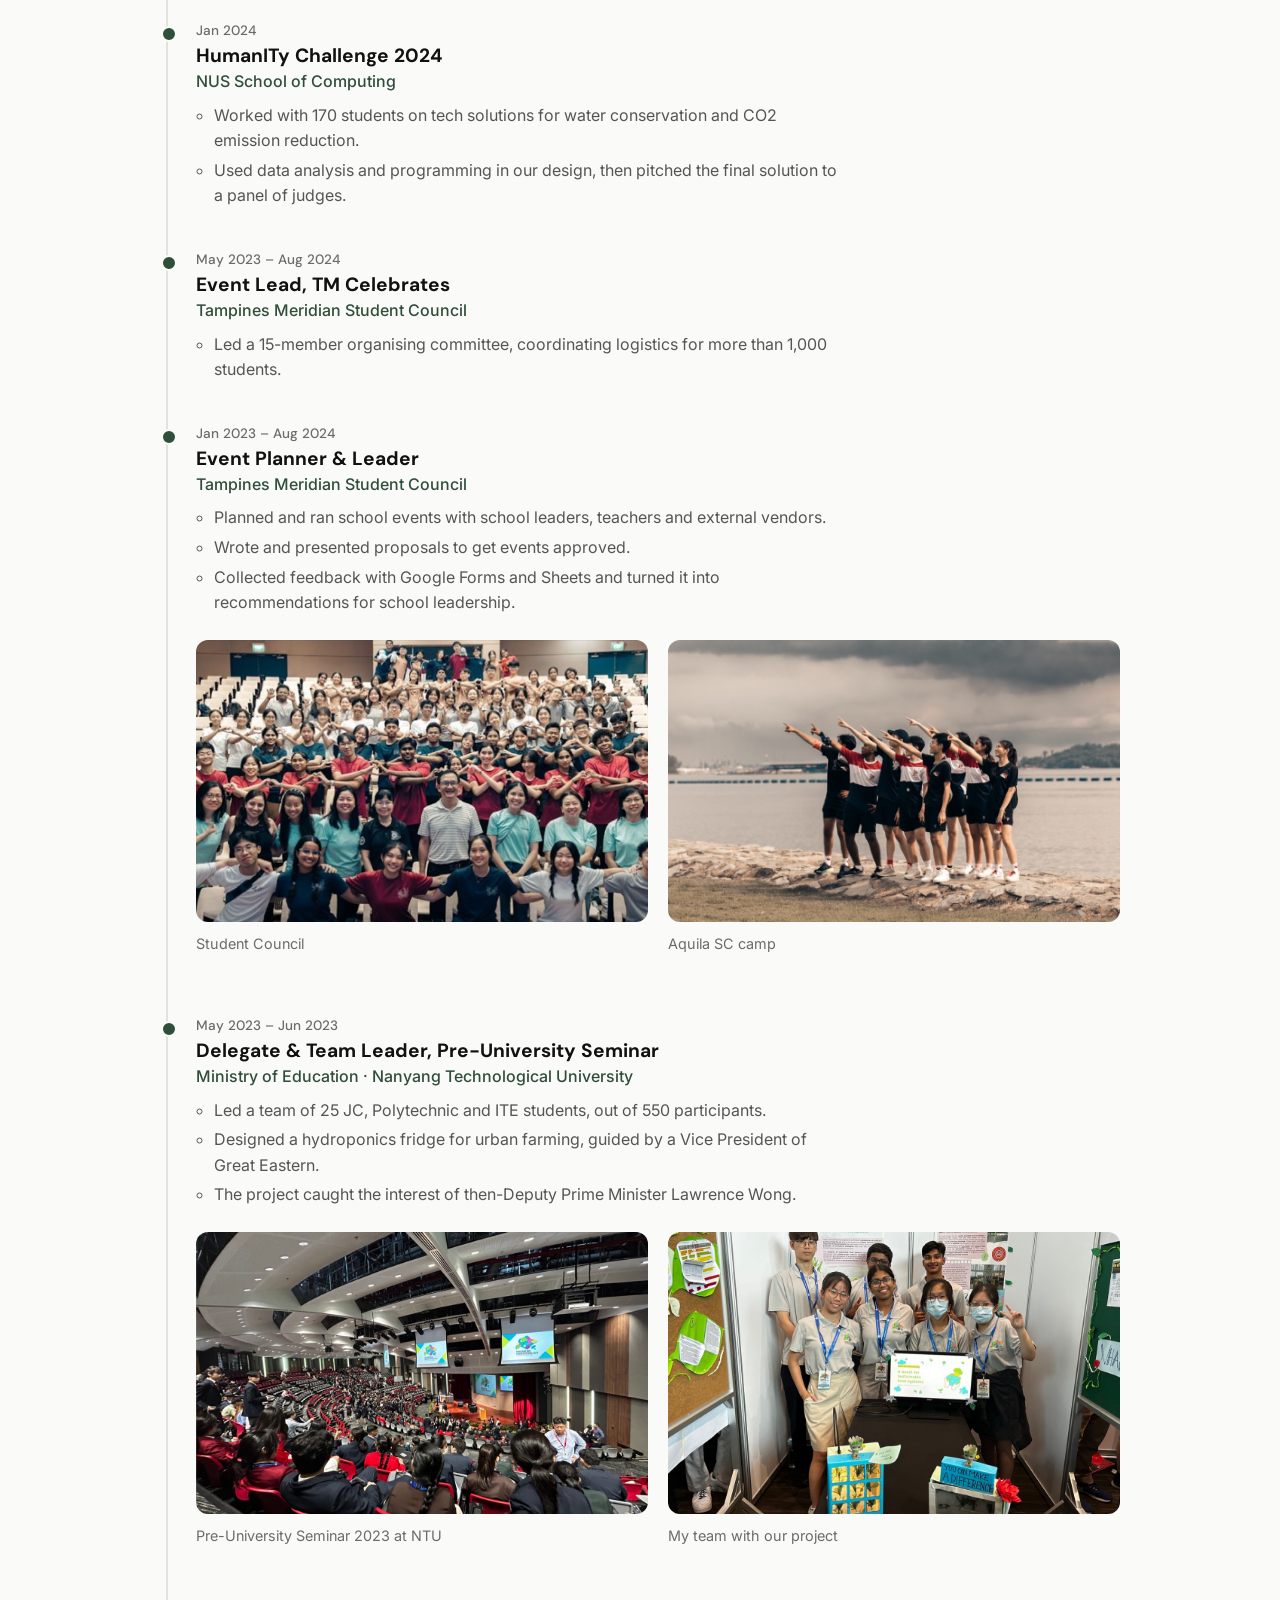
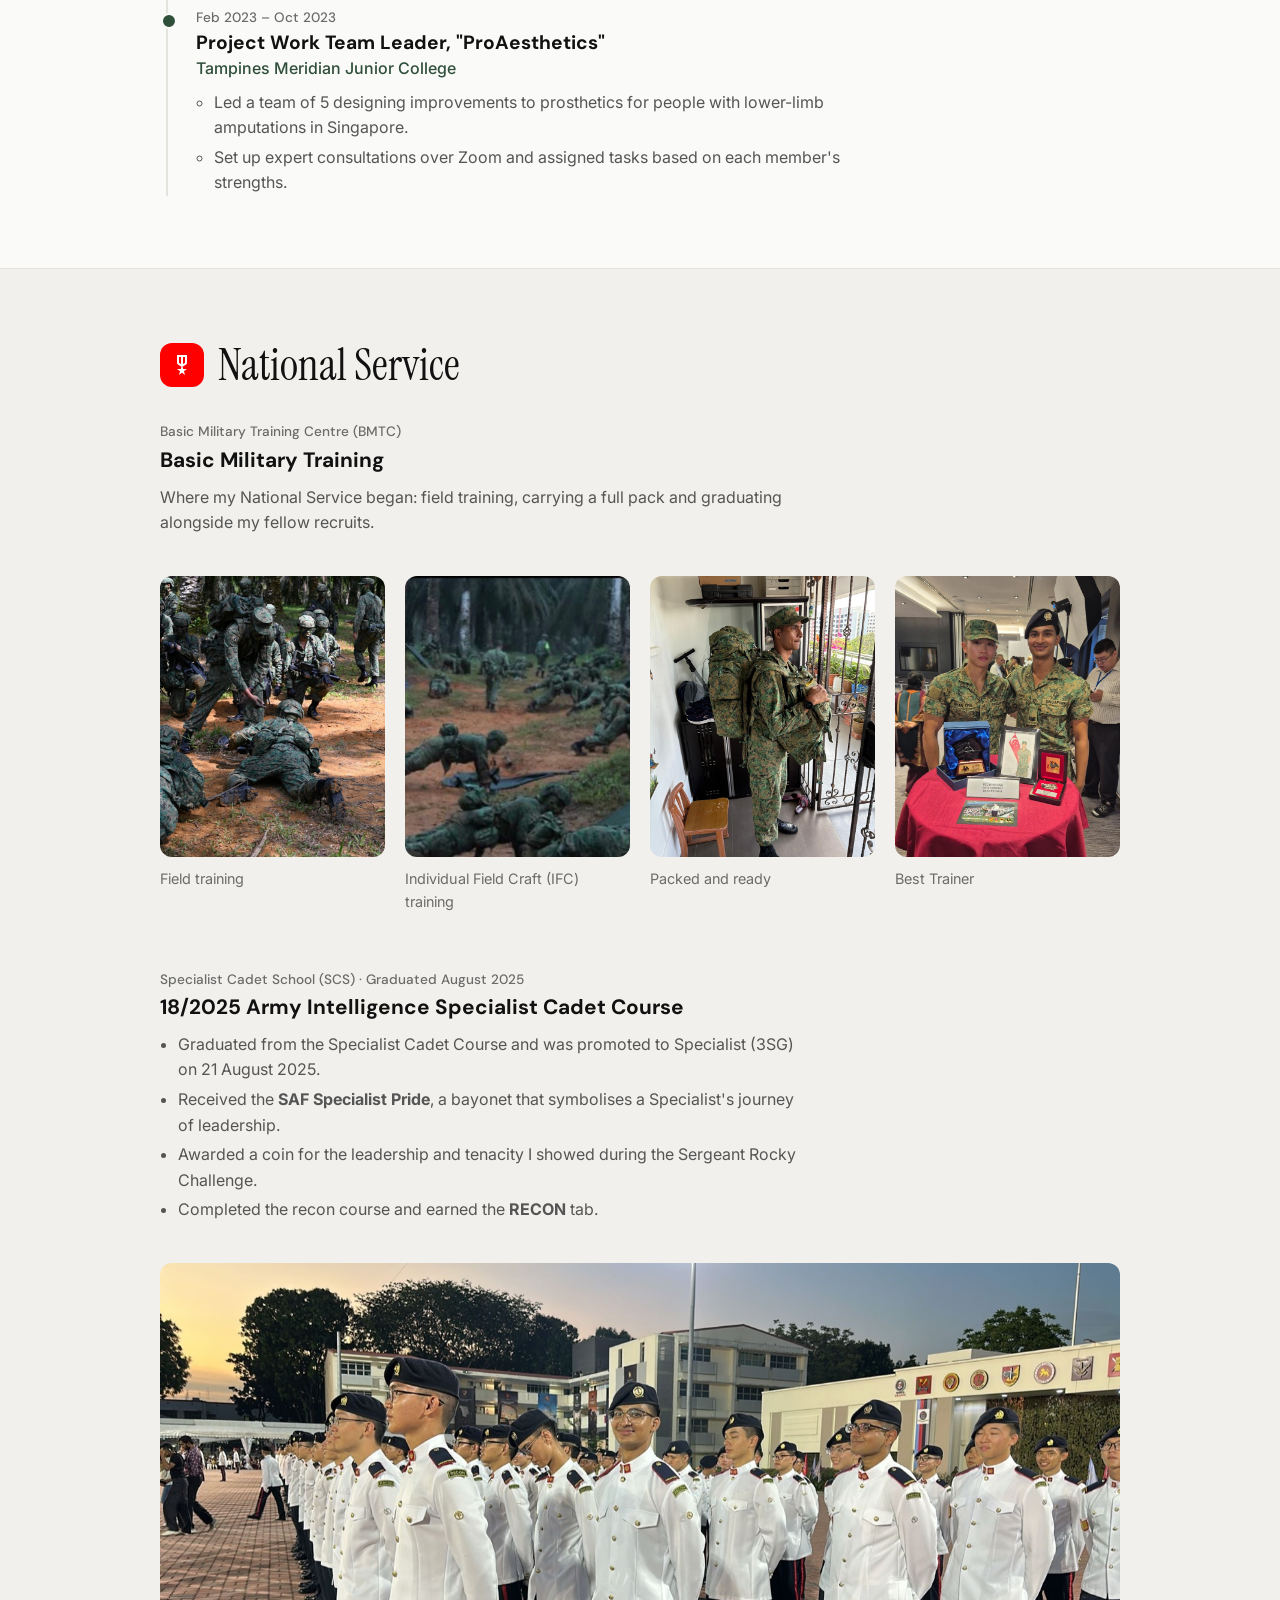
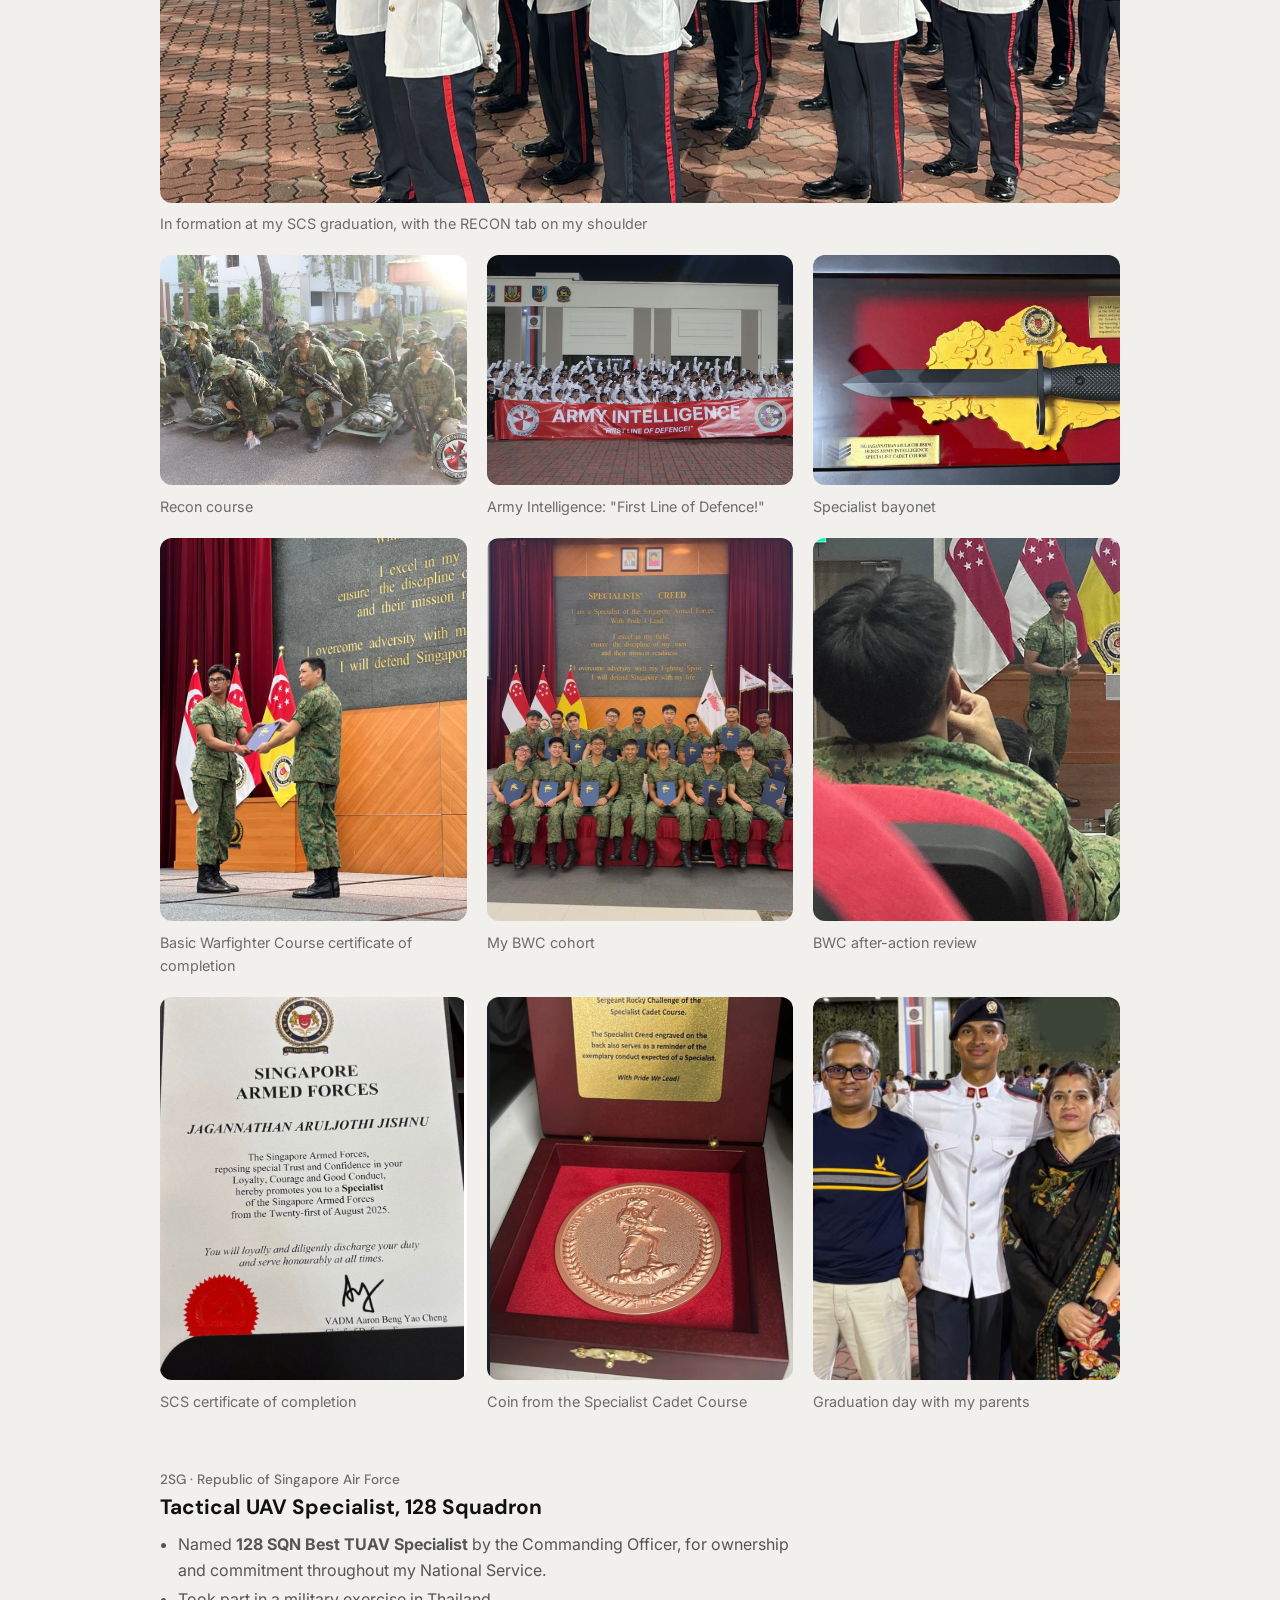
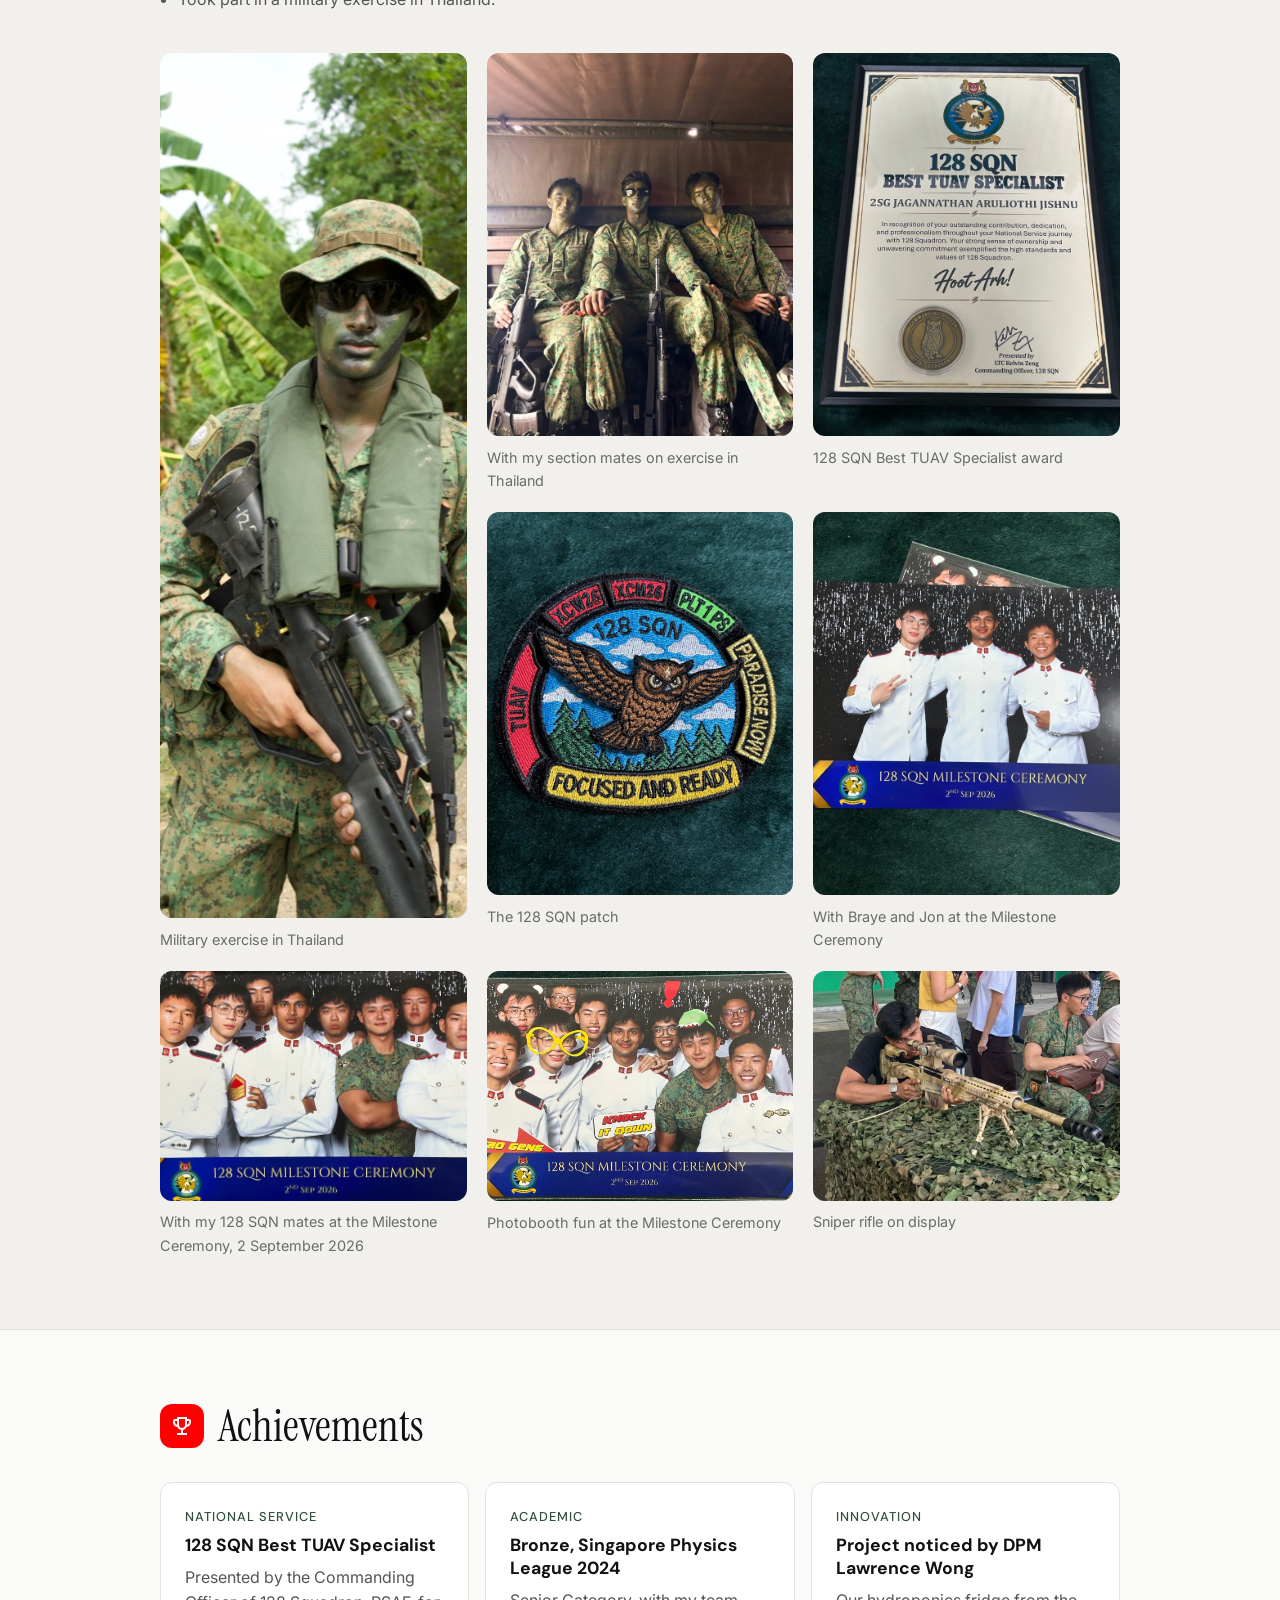
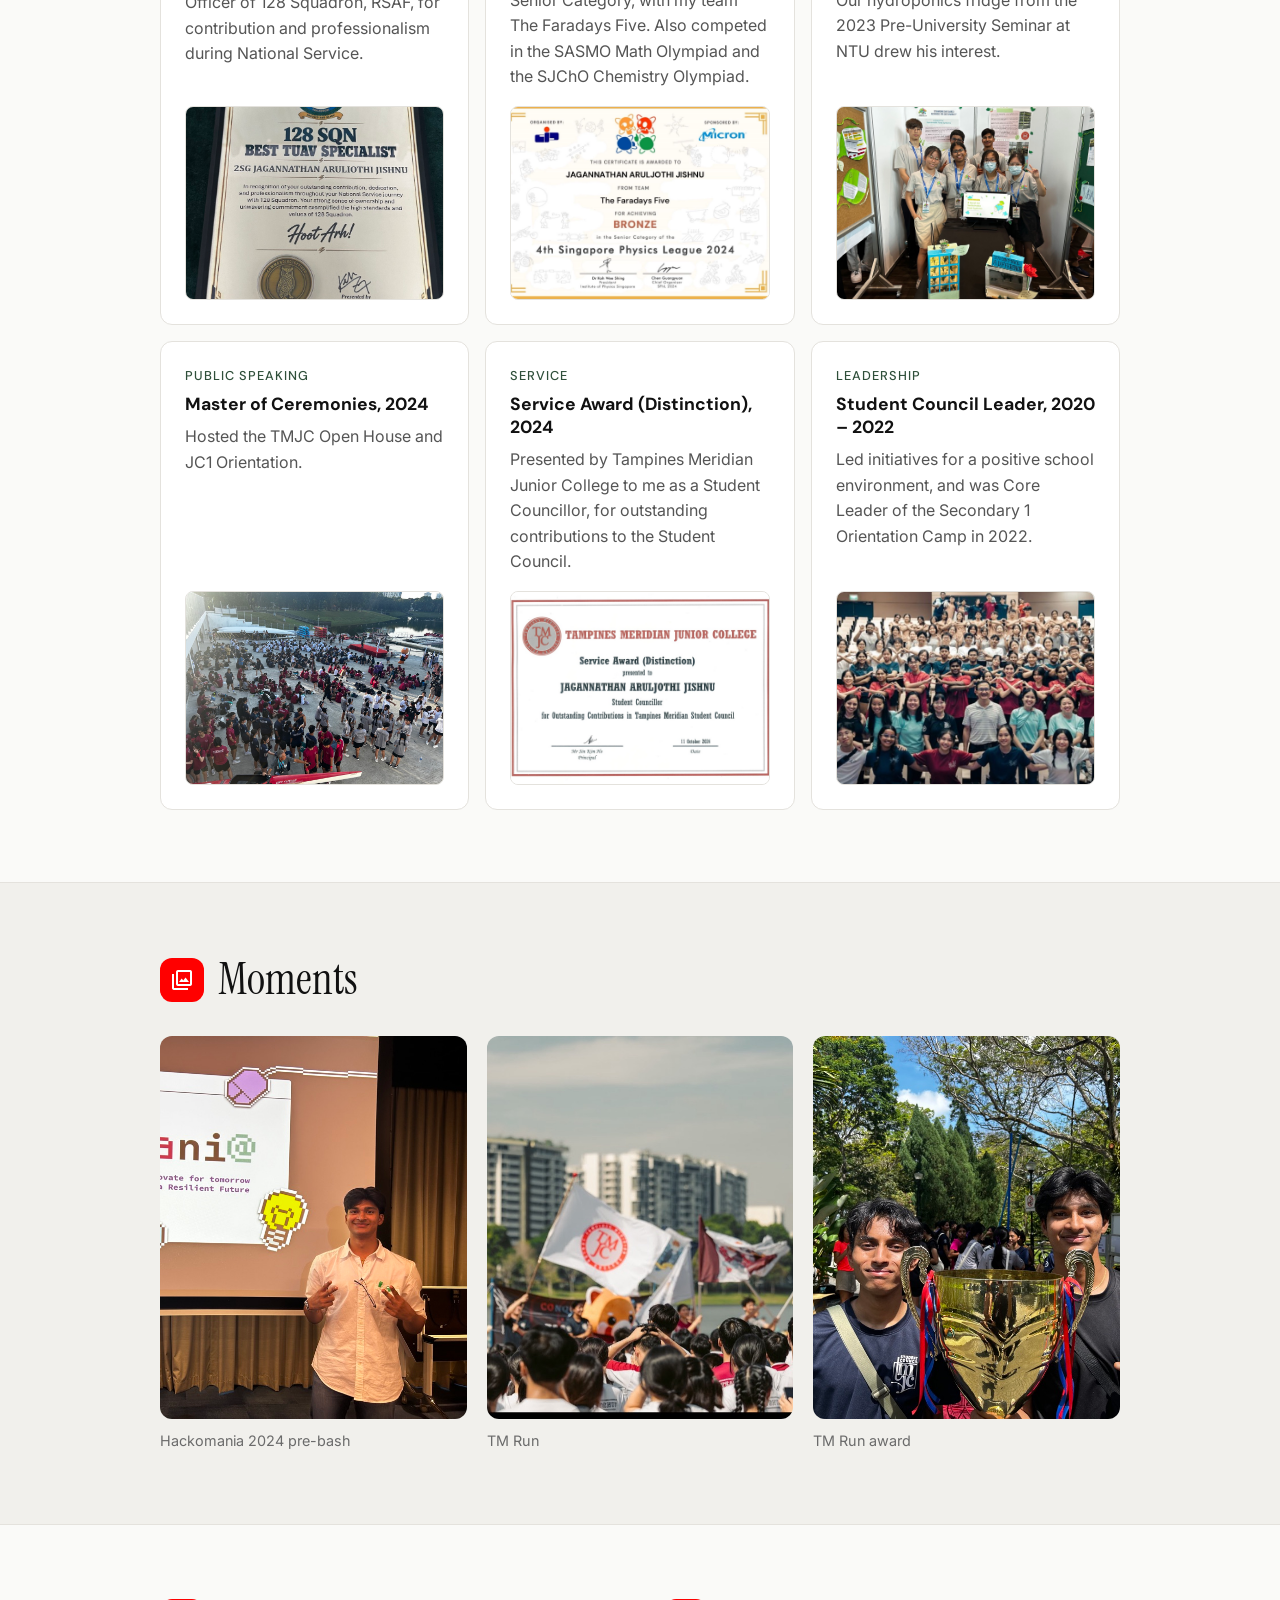
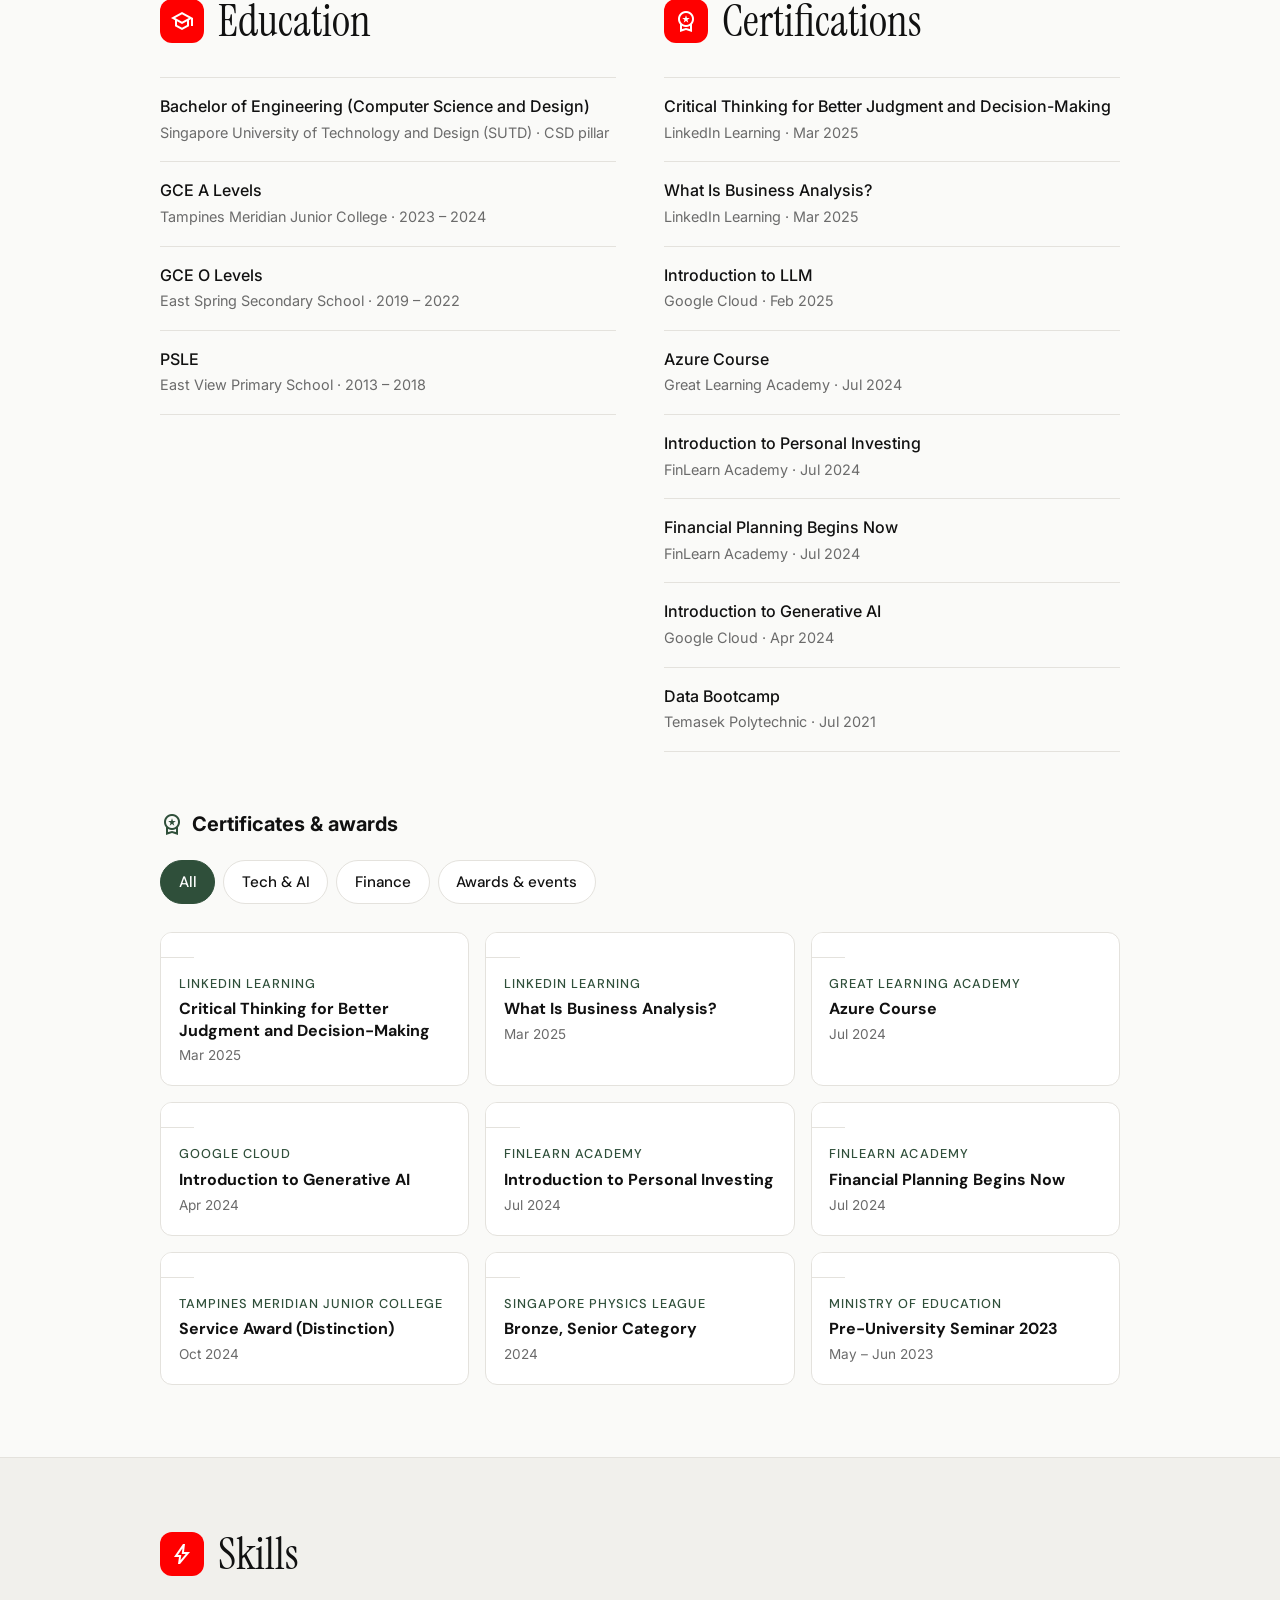
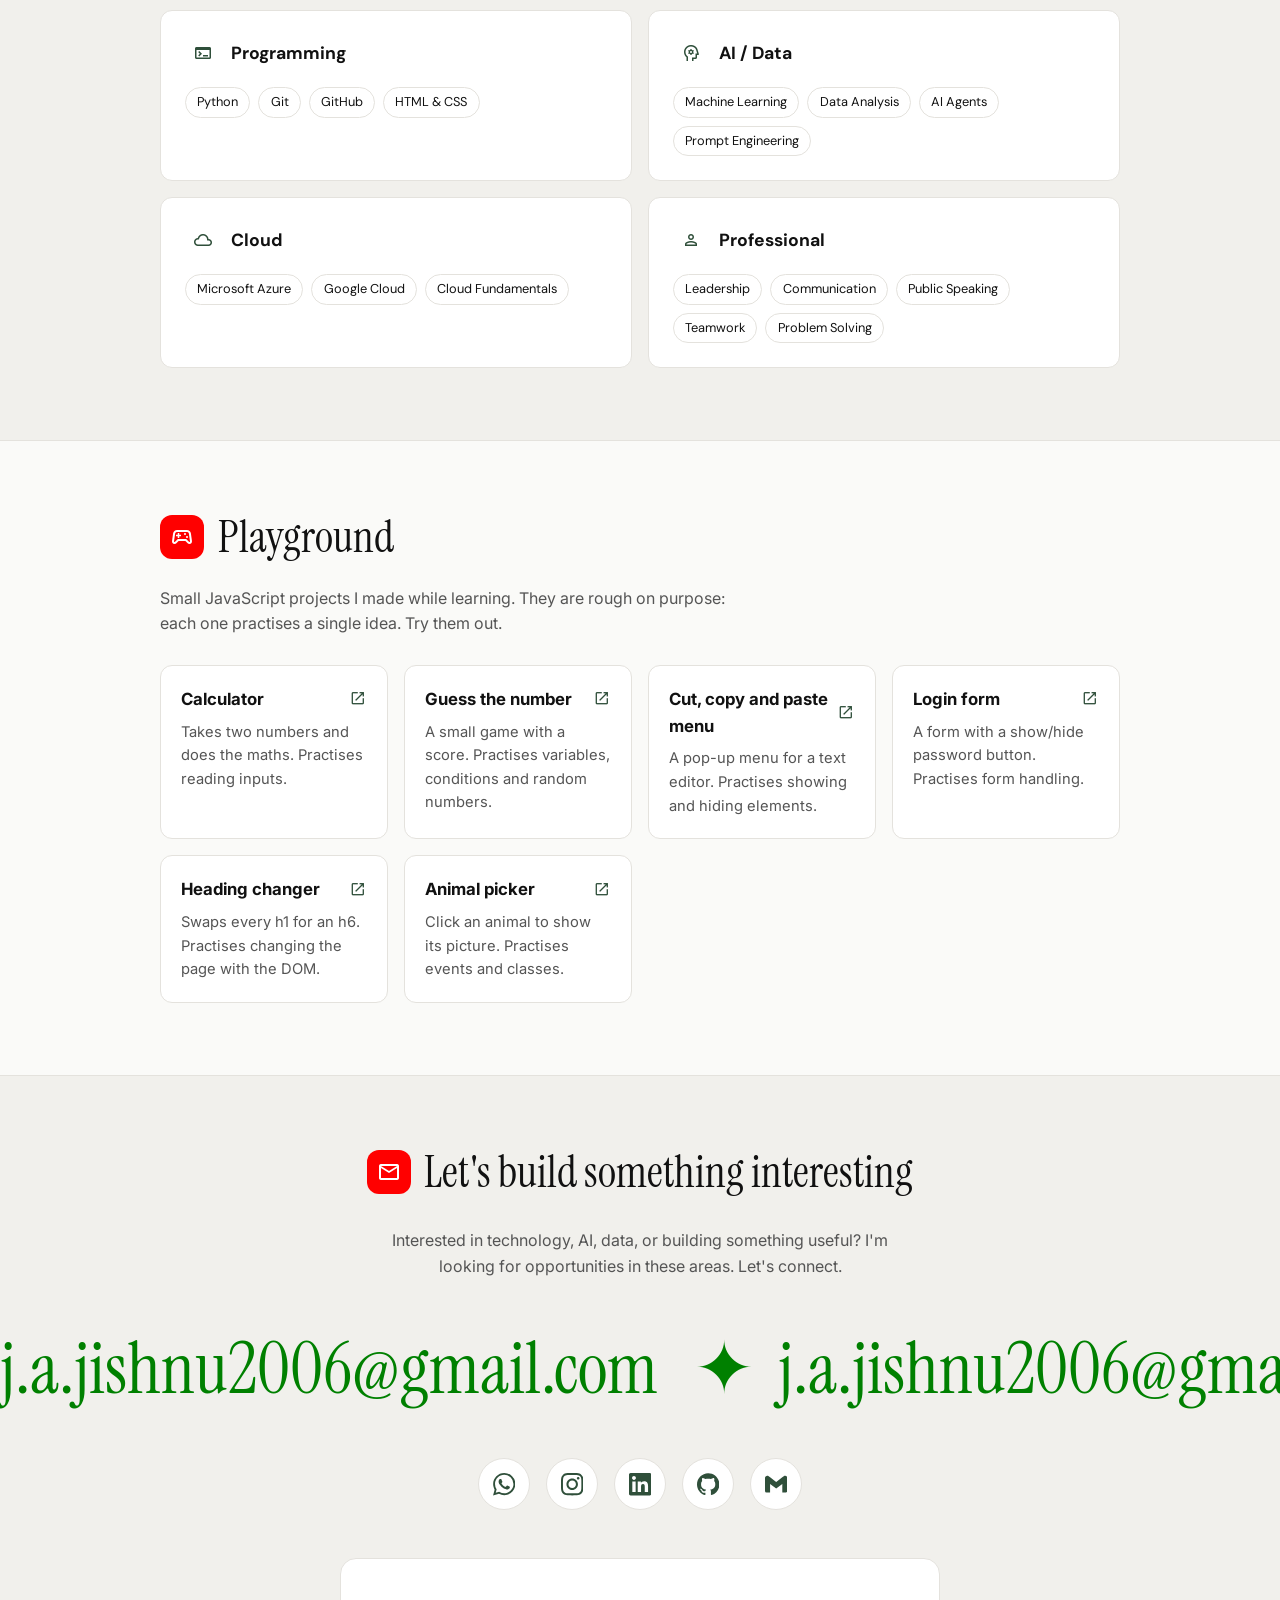
==== commit 7aee5f8f: "Remove all cybersecurity content from the site Drops the Cybersecurity interests tab, project card, " ====
--- a/index.html
+++ b/index.html
@@ -4,7 +4,7 @@
     <meta charset="UTF-8">
     <meta name="viewport" content="width=device-width, initial-scale=1.0">
     <title>J.A. Jishnu | Portfolio</title>
-    <meta name="description" content="Portfolio of J.A. Jishnu, an incoming SUTD Computer Science and Design student in Singapore interested in AI, data science, cloud computing and cybersecurity.">
+    <meta name="description" content="Portfolio of J.A. Jishnu, an incoming SUTD Computer Science and Design student in Singapore interested in AI, data science and cloud computing.">
     <meta name="author" content="J.A. Jishnu">
     <!-- Link previews (LinkedIn, WhatsApp, X). TODO: once the live address is known, also add
          <meta property="og:url"> and an absolute <meta property="og:image"> (a 1200x630 picture), because
@@ -12,17 +12,17 @@
     <meta property="og:type" content="website">
     <meta property="og:site_name" content="J.A. Jishnu">
     <meta property="og:title" content="J.A. Jishnu | Portfolio">
-    <meta property="og:description" content="Incoming SUTD Computer Science and Design student interested in AI, data, cloud and cybersecurity. Projects, experience and National Service.">
+    <meta property="og:description" content="Incoming SUTD Computer Science and Design student interested in AI, data and cloud. Projects, experience and National Service.">
     <meta name="twitter:card" content="summary">
     <meta name="twitter:title" content="J.A. Jishnu | Portfolio">
-    <meta name="twitter:description" content="Incoming SUTD Computer Science and Design student interested in AI, data, cloud and cybersecurity.">
+    <meta name="twitter:description" content="Incoming SUTD Computer Science and Design student interested in AI, data and cloud.">
     <link rel="icon" type="image/jpeg" href="images/favicon.jpg"/>
     <!-- Phone / app settings -->
     <meta name="theme-color" content="#FAFAF8"> <!-- colours the phone's browser bar to match the page -->
     <link rel="apple-touch-icon" href="images/favicon.jpg"> <!-- icon used when saved to an iPhone home screen -->
     <meta name="apple-mobile-web-app-title" content="J.A. Jishnu"> <!-- name under that home-screen icon -->
     <!-- Google Material Symbols: only the icons listed in icon_names are downloaded (names must stay in A-Z order) -->
-    <link rel="stylesheet" href="https://fonts.googleapis.com/css2?family=Material+Symbols+Outlined:opsz,wght,FILL,GRAD@20..48,400,0,0&icon_names=arrow_downward,arrow_forward,arrow_upward,autorenew,bolt,build,check_circle,close,cloud,code,dark_mode,database,download,emoji_events,error,folder_open,interests,light_mode,lightbulb,mail,menu_book,military_tech,open_in_new,person,photo_library,psychology,rocket_launch,route,school,search,security,smart_toy,sports_basketball,sports_esports,terminal,translate,work,workspace_premium&display=block">
+    <link rel="stylesheet" href="https://fonts.googleapis.com/css2?family=Material+Symbols+Outlined:opsz,wght,FILL,GRAD@20..48,400,0,0&icon_names=arrow_downward,arrow_forward,arrow_upward,autorenew,bolt,build,check_circle,close,cloud,code,dark_mode,database,download,emoji_events,error,folder_open,interests,light_mode,lightbulb,mail,menu_book,military_tech,open_in_new,person,photo_library,psychology,rocket_launch,route,school,search,smart_toy,sports_basketball,sports_esports,terminal,translate,work,workspace_premium&display=block">
     <link rel="stylesheet" href="file.css">
     <!-- Tells the CSS that JavaScript is on, so scroll animations only hide things when they can also show them again -->
     <script>document.documentElement.classList.add("js");</script>
@@ -93,7 +93,7 @@
 
                     <h1>My Portfolio</h1>
                     <p class="full-name">JAGANNATHAN ARULJOTHI JISHNU</p>
-                    <p class="hero-roles">AI &middot; Data &middot; Cloud &middot; Cybersecurity</p>
+                    <p class="hero-roles">AI &middot; Data &middot; Cloud</p>
 
                     <p class="tagline">Striving to harness technology to make a difference in my life and in the lives of everyone around me, wherever I go.</p>
                     <p class="hero-text">
@@ -150,8 +150,8 @@
                 <div class="about-intro reveal">
                     <h3>More than just code</h3>
                     <div>
-                        <p>I'm interested in how technology solves real-world problems, especially through artificial intelligence, data science, cloud computing, cybersecurity, automation, and where technology meets finance.</p>
-                        <p>I became interested in technology because the fast-growing AI and data ecosystem made it hard to understand where different technologies actually fit together. That curiosity led me to explore programming, cybersecurity, data analytics, cloud technologies and AI.</p>
+                        <p>I'm interested in how technology solves real-world problems, especially through artificial intelligence, data science, cloud computing, automation, and where technology meets finance.</p>
+                        <p>I became interested in technology because the fast-growing AI and data ecosystem made it hard to understand where different technologies actually fit together. That curiosity led me to explore programming, data analytics, cloud technologies and AI.</p>
                     </div>
                 </div>
 
@@ -165,7 +165,7 @@
                     <li class="value-card reveal">
                         <span class="value-number">02</span>
                         <h3>Technology</h3>
-                        <p>AI, data, cloud and security, plus this hand-built website.</p>
+                        <p>AI, data and cloud, plus this hand-built website.</p>
                     </li>
                     <li class="value-card reveal">
                         <span class="value-number">03</span>
@@ -230,7 +230,6 @@
                     <button class="pill-btn" type="button" role="tab" id="tab-ai" aria-controls="panel-ai" aria-selected="true">AI &amp; ML</button>
                     <button class="pill-btn" type="button" role="tab" id="tab-data" aria-controls="panel-data" aria-selected="false" tabindex="-1">Data</button>
                     <button class="pill-btn" type="button" role="tab" id="tab-cloud" aria-controls="panel-cloud" aria-selected="false" tabindex="-1">Cloud</button>
-                    <button class="pill-btn" type="button" role="tab" id="tab-cyber" aria-controls="panel-cyber" aria-selected="false" tabindex="-1">Cybersecurity</button>
                     <button class="pill-btn" type="button" role="tab" id="tab-code" aria-controls="panel-code" aria-selected="false" tabindex="-1">Programming</button>
                     <button class="pill-btn" type="button" role="tab" id="tab-auto" aria-controls="panel-auto" aria-selected="false" tabindex="-1">Automation</button>
                 </div>
@@ -259,15 +258,6 @@
                         <li><strong>Microsoft Azure</strong><span>Core services, from my Azure course</span></li>
                         <li><strong>Google Cloud</strong><span>Introduction to LLMs on Google Cloud</span></li>
                         <li><strong>Cloud Architecture</strong><span>How systems scale and stay up</span></li>
-                        <li><strong>Cloud Security</strong><span>Keeping data and workloads safe</span></li>
-                    </ul>
-                </div>
-
-                <div class="tab-panel" role="tabpanel" id="panel-cyber" aria-labelledby="tab-cyber" hidden>
-                    <ul class="interest-list" data-stagger>
-                        <li><strong>Security Operations</strong><span>How a SOC monitors and responds</span></li>
-                        <li><strong>Threat Detection</strong><span>Spotting attacks early</span></li>
-                        <li><strong>Cybersecurity Fundamentals</strong><span>Access control, network security and incident response</span></li>
                     </ul>
                 </div>
 
@@ -303,7 +293,6 @@
                 <div class="pill-group" aria-label="Filter projects">
                     <button class="pill-btn" type="button" data-filter="all" aria-pressed="true">All</button>
                     <button class="pill-btn" type="button" data-filter="ai-data" aria-pressed="false">AI / Data</button>
-                    <button class="pill-btn" type="button" data-filter="cybersecurity" aria-pressed="false">Cybersecurity</button>
                     <button class="pill-btn" type="button" data-filter="research" aria-pressed="false">Research</button>
                 </div>
 
@@ -352,29 +341,6 @@
                             <p>Data organisation, research and trend tracking.</p>
                             <h4>My contribution</h4>
                             <p>Designing the tracking structure and keeping it up to date.</p>
-                        </div>
-                        <button class="project-open" type="button" aria-haspopup="dialog">View details<span class="material-symbols-outlined" aria-hidden="true">arrow_forward</span></button>
-                    </article>
-
-                    <article class="project-card" data-category="cybersecurity" data-github="" data-demo="">
-                        <p class="card-label">Cybersecurity</p>
-                        <h3>Cybersecurity Learning</h3>
-                        <p>A collection of cybersecurity learning and certification work, including ISC2 Certified in Cybersecurity.</p>
-                        <ul class="tags tags-small">
-                            <li>ISC2 CC</li>
-                            <li>Security fundamentals</li>
-                            <li>SOC concepts</li>
-                        </ul>
-                        <p class="project-status"><span class="status-dot" aria-hidden="true"></span>Ongoing</p>
-                        <div class="project-more" hidden>
-                            <h4>The problem</h4>
-                            <p>Going into security operations and cloud security needs a solid foundation first.</p>
-                            <h4>The solution</h4>
-                            <p>A steady study plan that moves from certification (ISC2 CC) into security operations concepts.</p>
-                            <h4>Tech used</h4>
-                            <p>ISC2 CC material, security fundamentals and SOC concepts.</p>
-                            <h4>My contribution</h4>
-                            <p>Self-directed study, notes and certification preparation.</p>
                         </div>
                         <button class="project-open" type="button" aria-haspopup="dialog">View details<span class="material-symbols-outlined" aria-hidden="true">arrow_forward</span></button>
                     </article>
@@ -961,14 +927,6 @@
                         </ul>
                     </article>
                     <article class="skill-card reveal">
-                        <h3><span class="skill-icon material-symbols-outlined" aria-hidden="true">security</span>Cybersecurity</h3>
-                        <ul class="tags tags-small">
-                            <li>Security Fundamentals</li>
-                            <li>SOC Concepts</li>
-                            <li>Threat Detection</li>
-                        </ul>
-                    </article>
-                    <article class="skill-card reveal">
                         <h3><span class="skill-icon material-symbols-outlined" aria-hidden="true">person</span>Professional</h3>
                         <ul class="tags tags-small">
                             <li>Leadership</li>
@@ -1003,7 +961,7 @@
         <section id="contact" class="section section-alt contact">
             <div class="container">
                 <h2 class="section-title"><span class="section-icon material-symbols-outlined" aria-hidden="true">mail</span>Let's build something interesting</h2>
-                <p>Interested in technology, AI, data, cybersecurity, or building something useful? I'm looking for opportunities in these areas. Let's connect.</p>
+                <p>Interested in technology, AI, data, or building something useful? I'm looking for opportunities in these areas. Let's connect.</p>
             </div>
 
             <!-- Email marquee: works the same way as the SUTD strip. The whole strip is one link,
@@ -1094,7 +1052,7 @@
 
     <footer class="site-footer">
         <p class="footer-brand">J.A. Jishnu</p>
-        <p class="footer-tagline">AI &middot; Data &middot; Cloud &middot; Cybersecurity</p>
+        <p class="footer-tagline">AI &middot; Data &middot; Cloud</p>
         <ul class="footer-links">
             <li><a href="https://www.linkedin.com/in/j-a-jishnu/" target="_blank" rel="noopener">LinkedIn</a></li>
             <li><a href="https://github.com/jajishnu2006-spec" target="_blank" rel="noopener">GitHub</a></li>
--- a/file.css
+++ b/file.css
@@ -2233,3 +2233,8 @@
 #achievements .card > p:last-of-type {
   margin-bottom: 1rem;
 }
+
+/* Skills: four cards sit as a 2 x 2 grid on wider screens, so there are no empty slots */
+#skills .card-grid {
+  grid-template-columns: repeat(auto-fit, minmax(min(380px, 100%), 1fr));
+}
